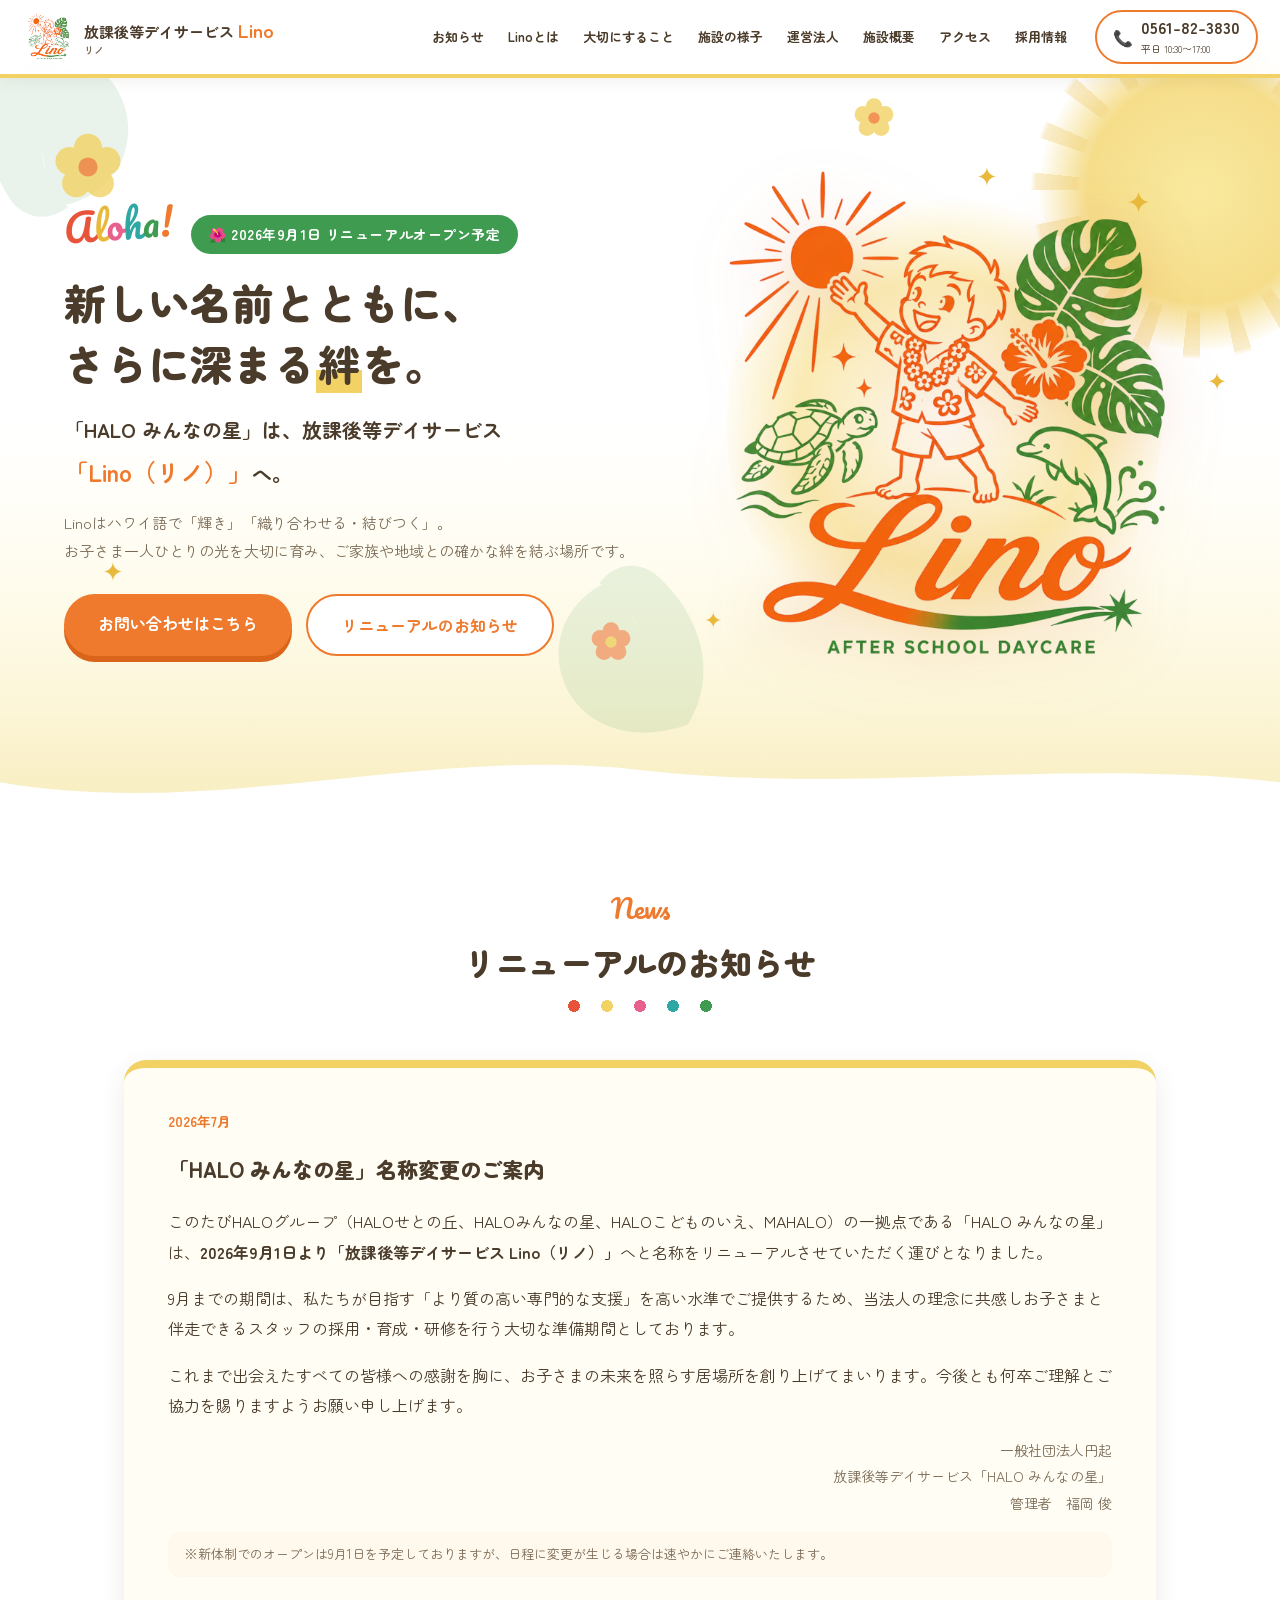
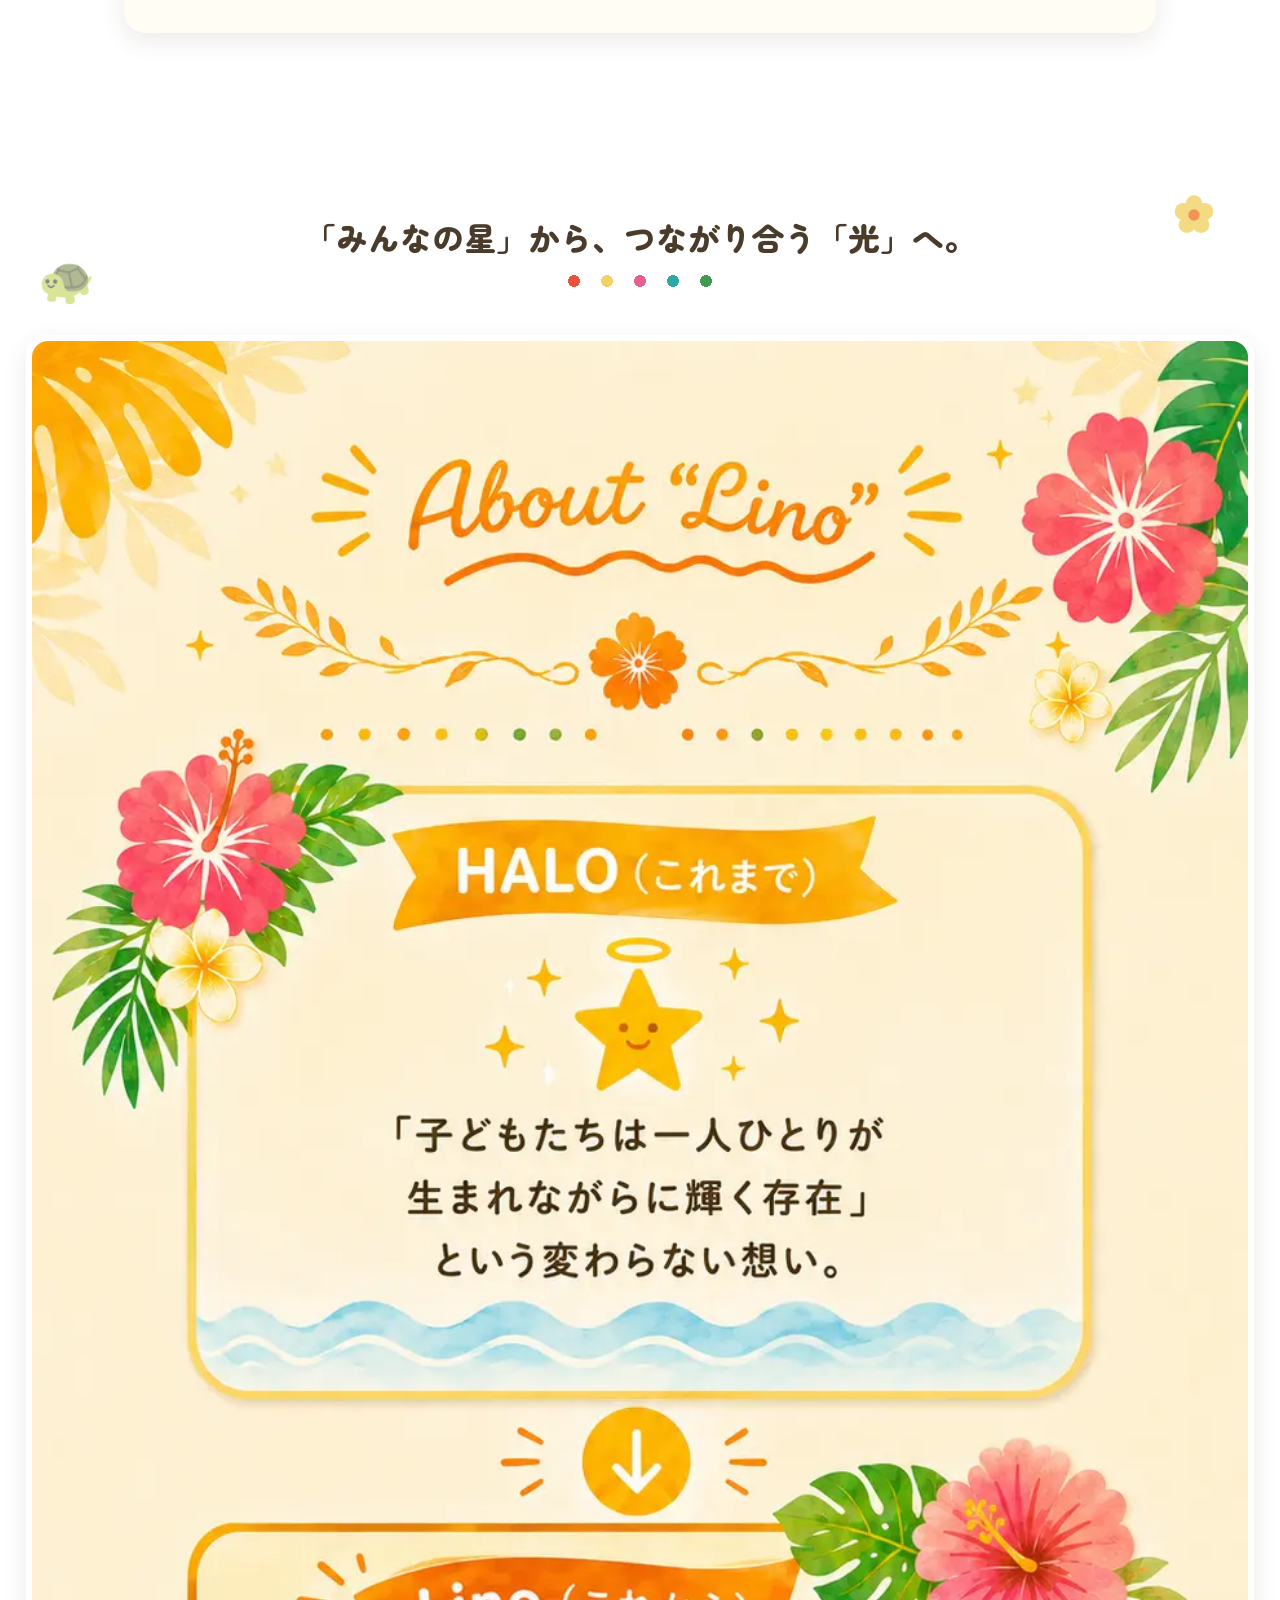
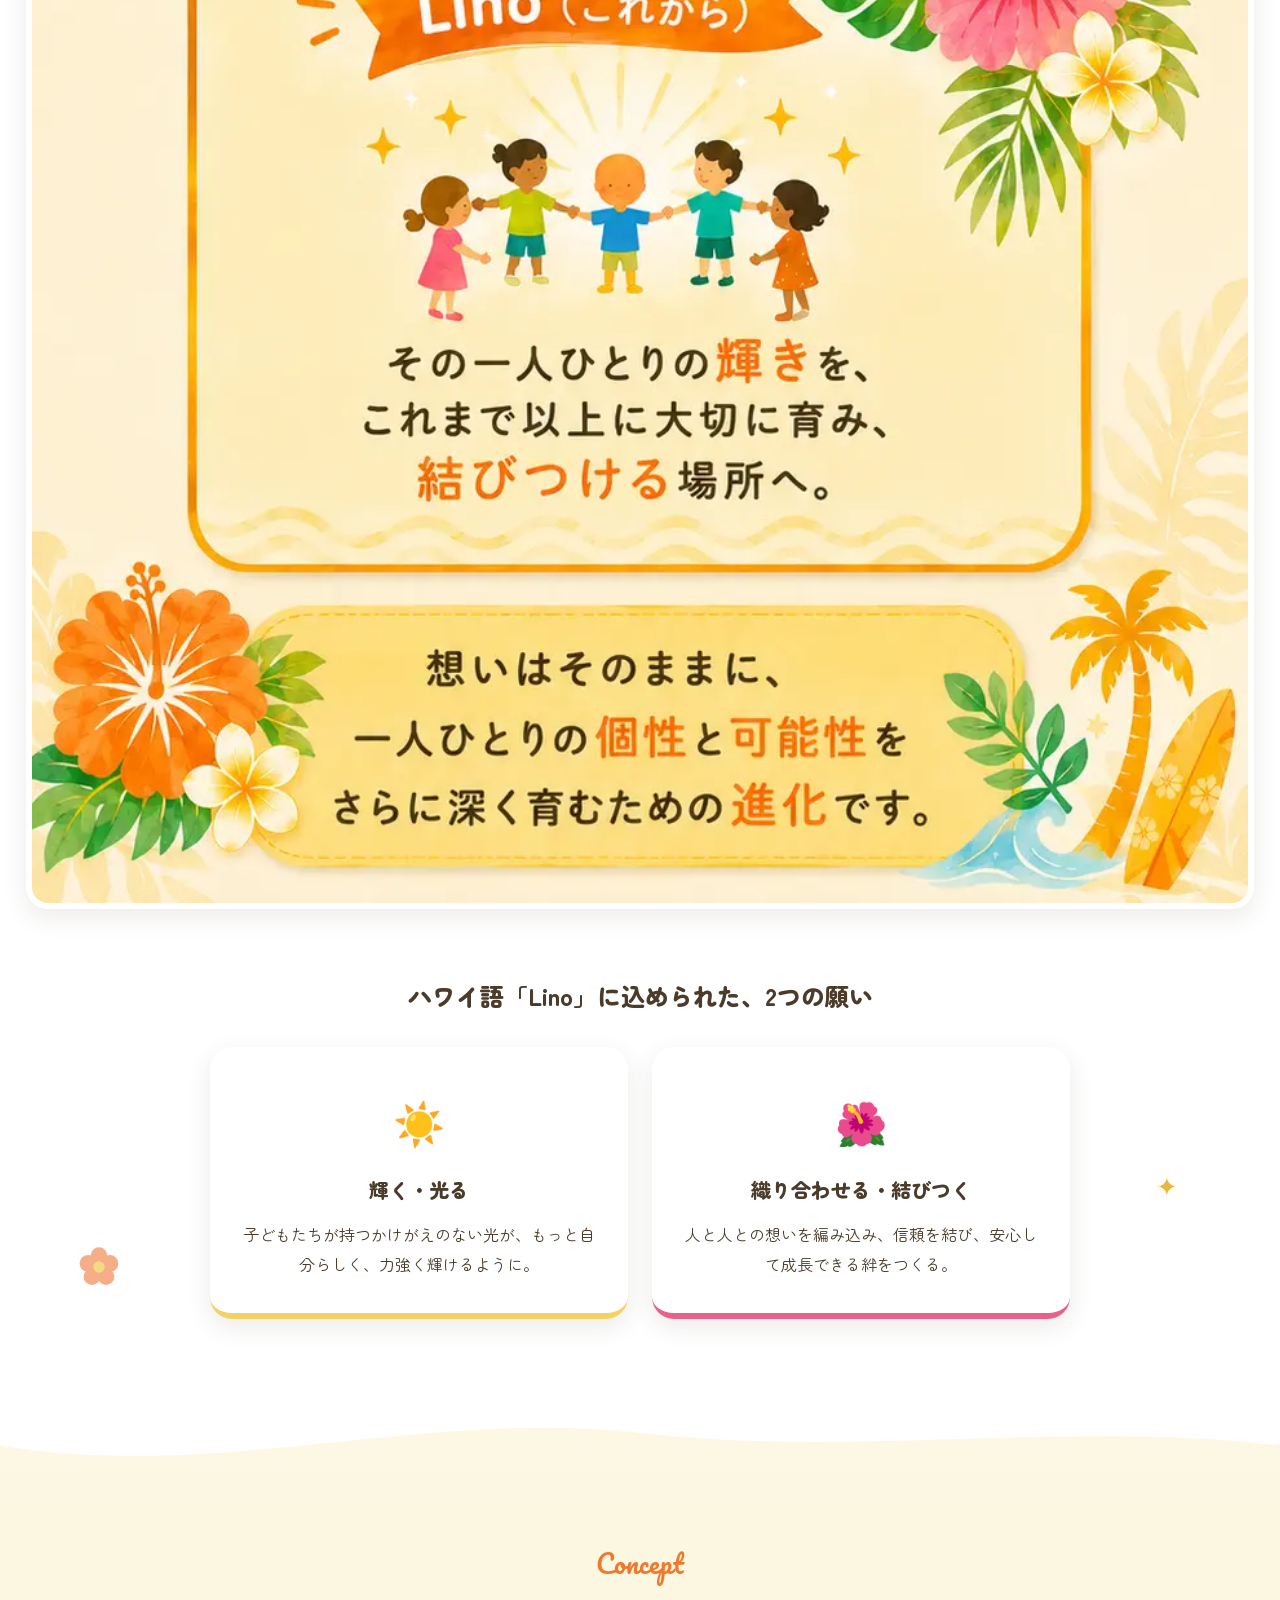
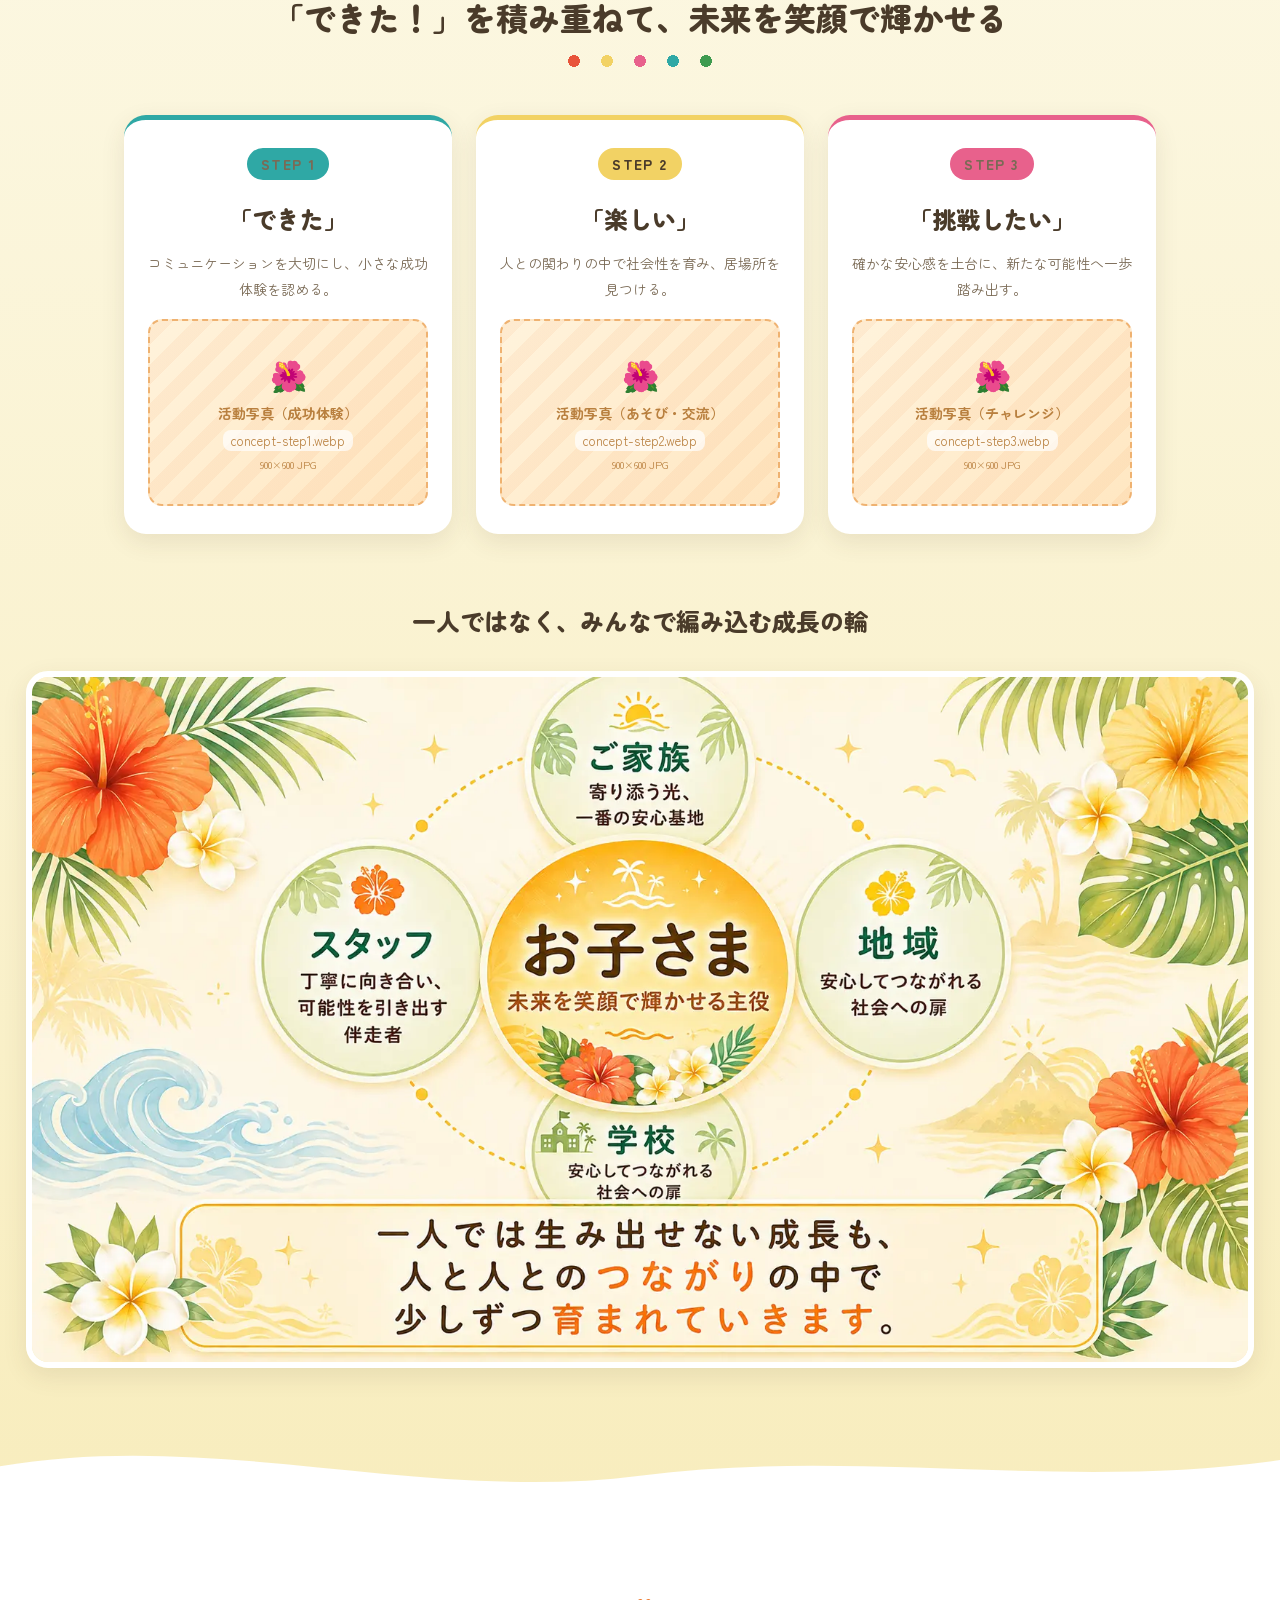
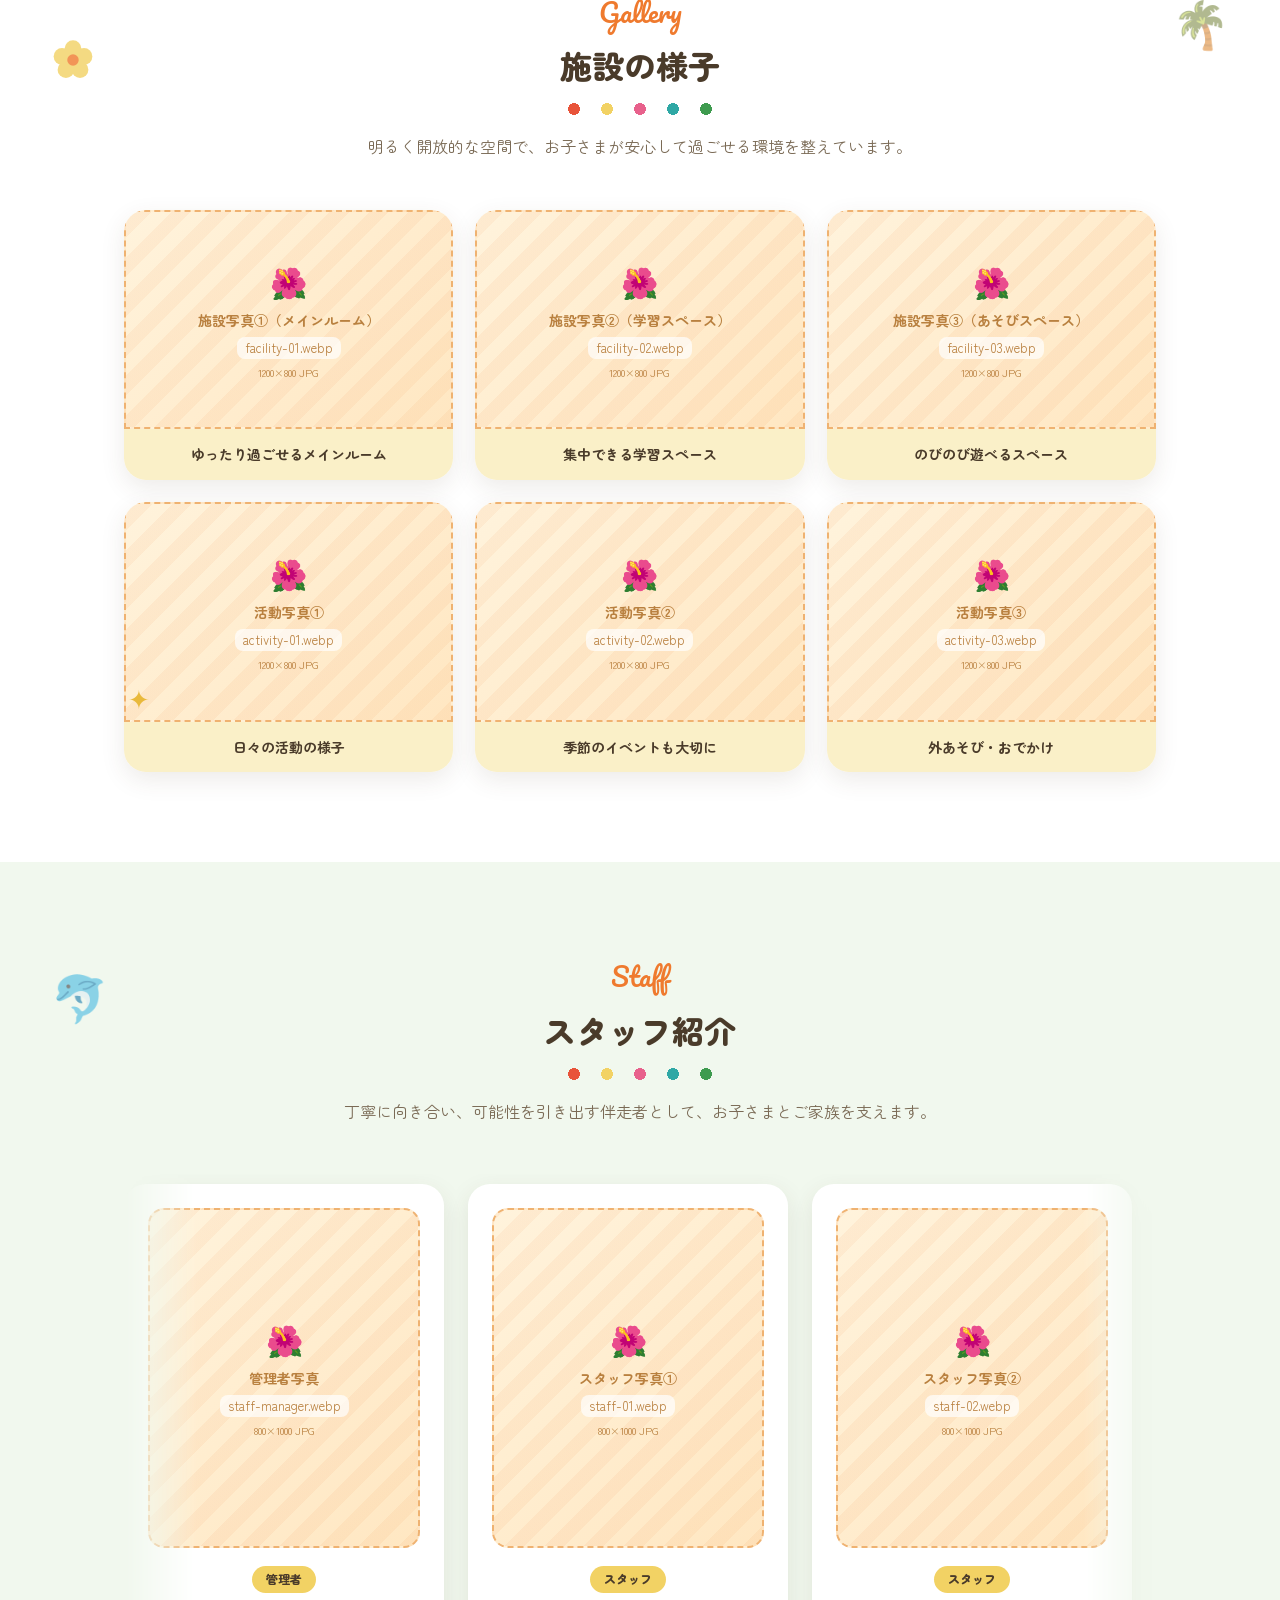
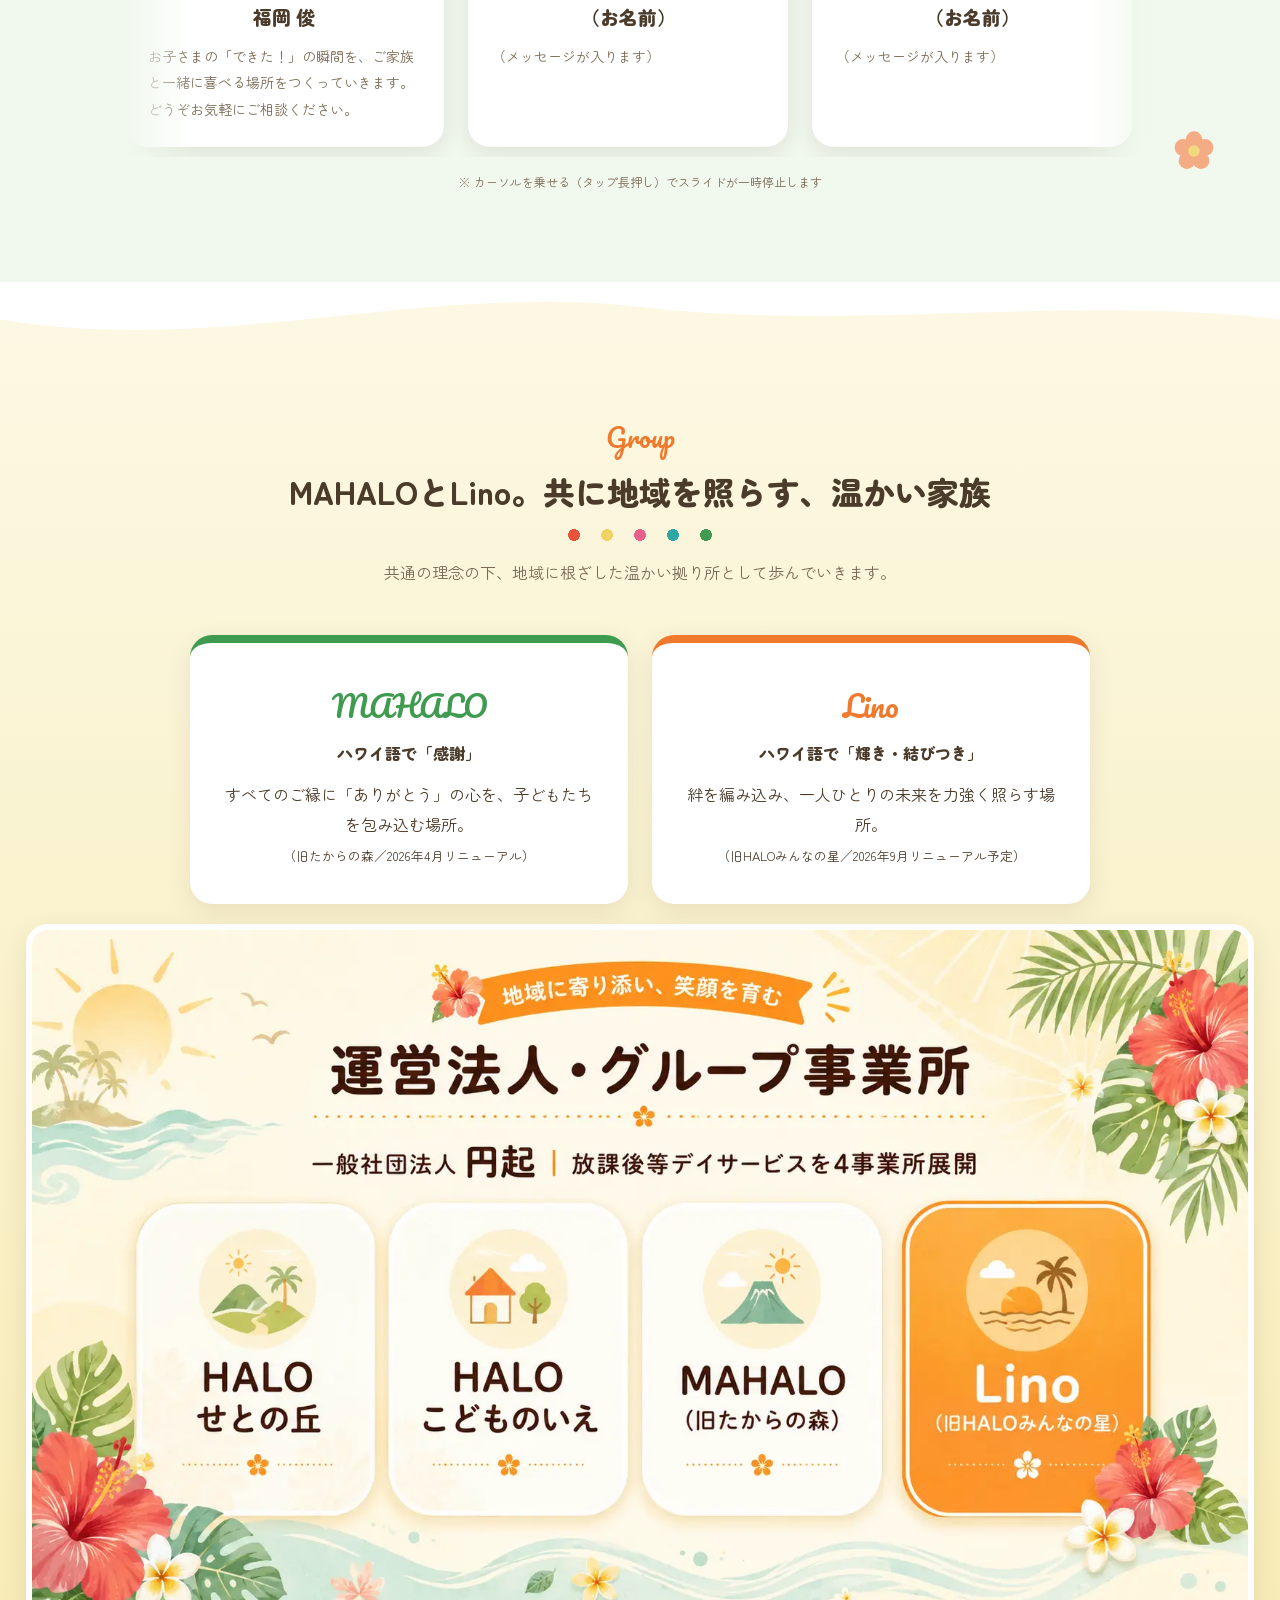
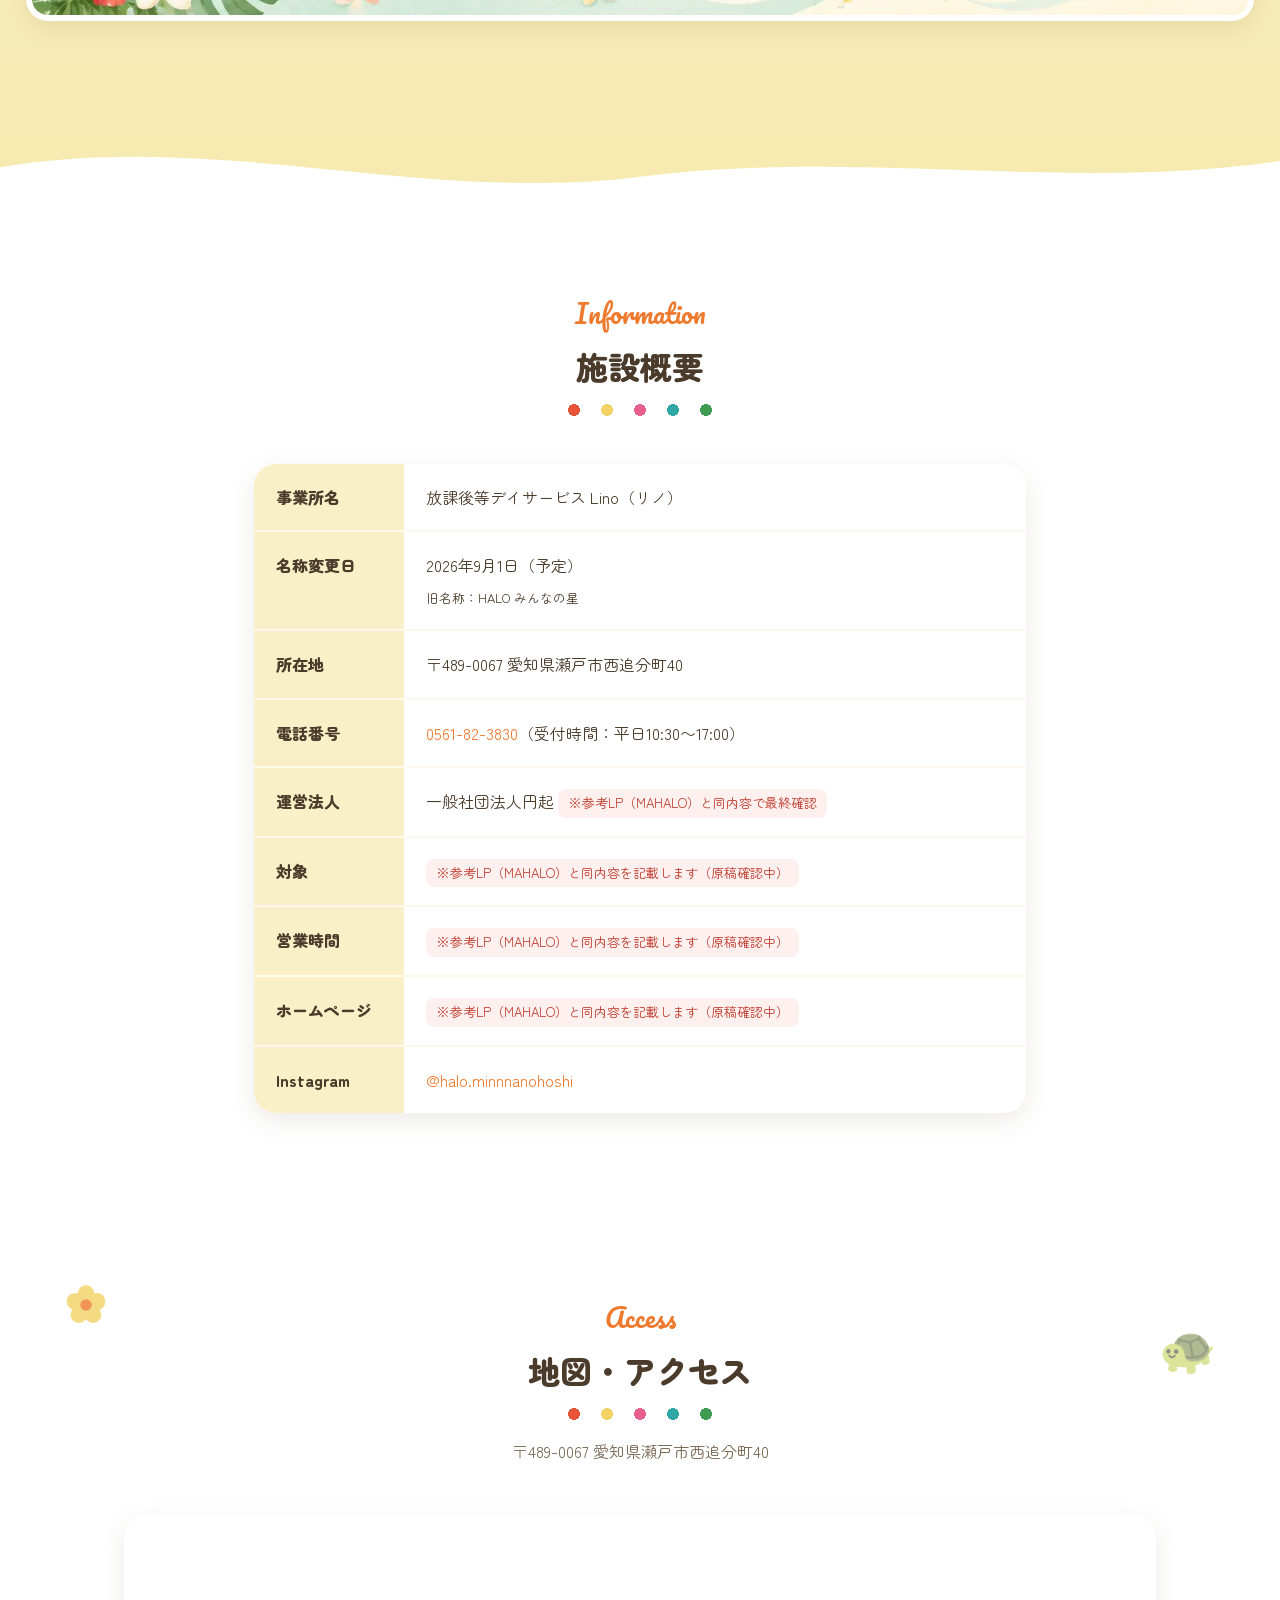
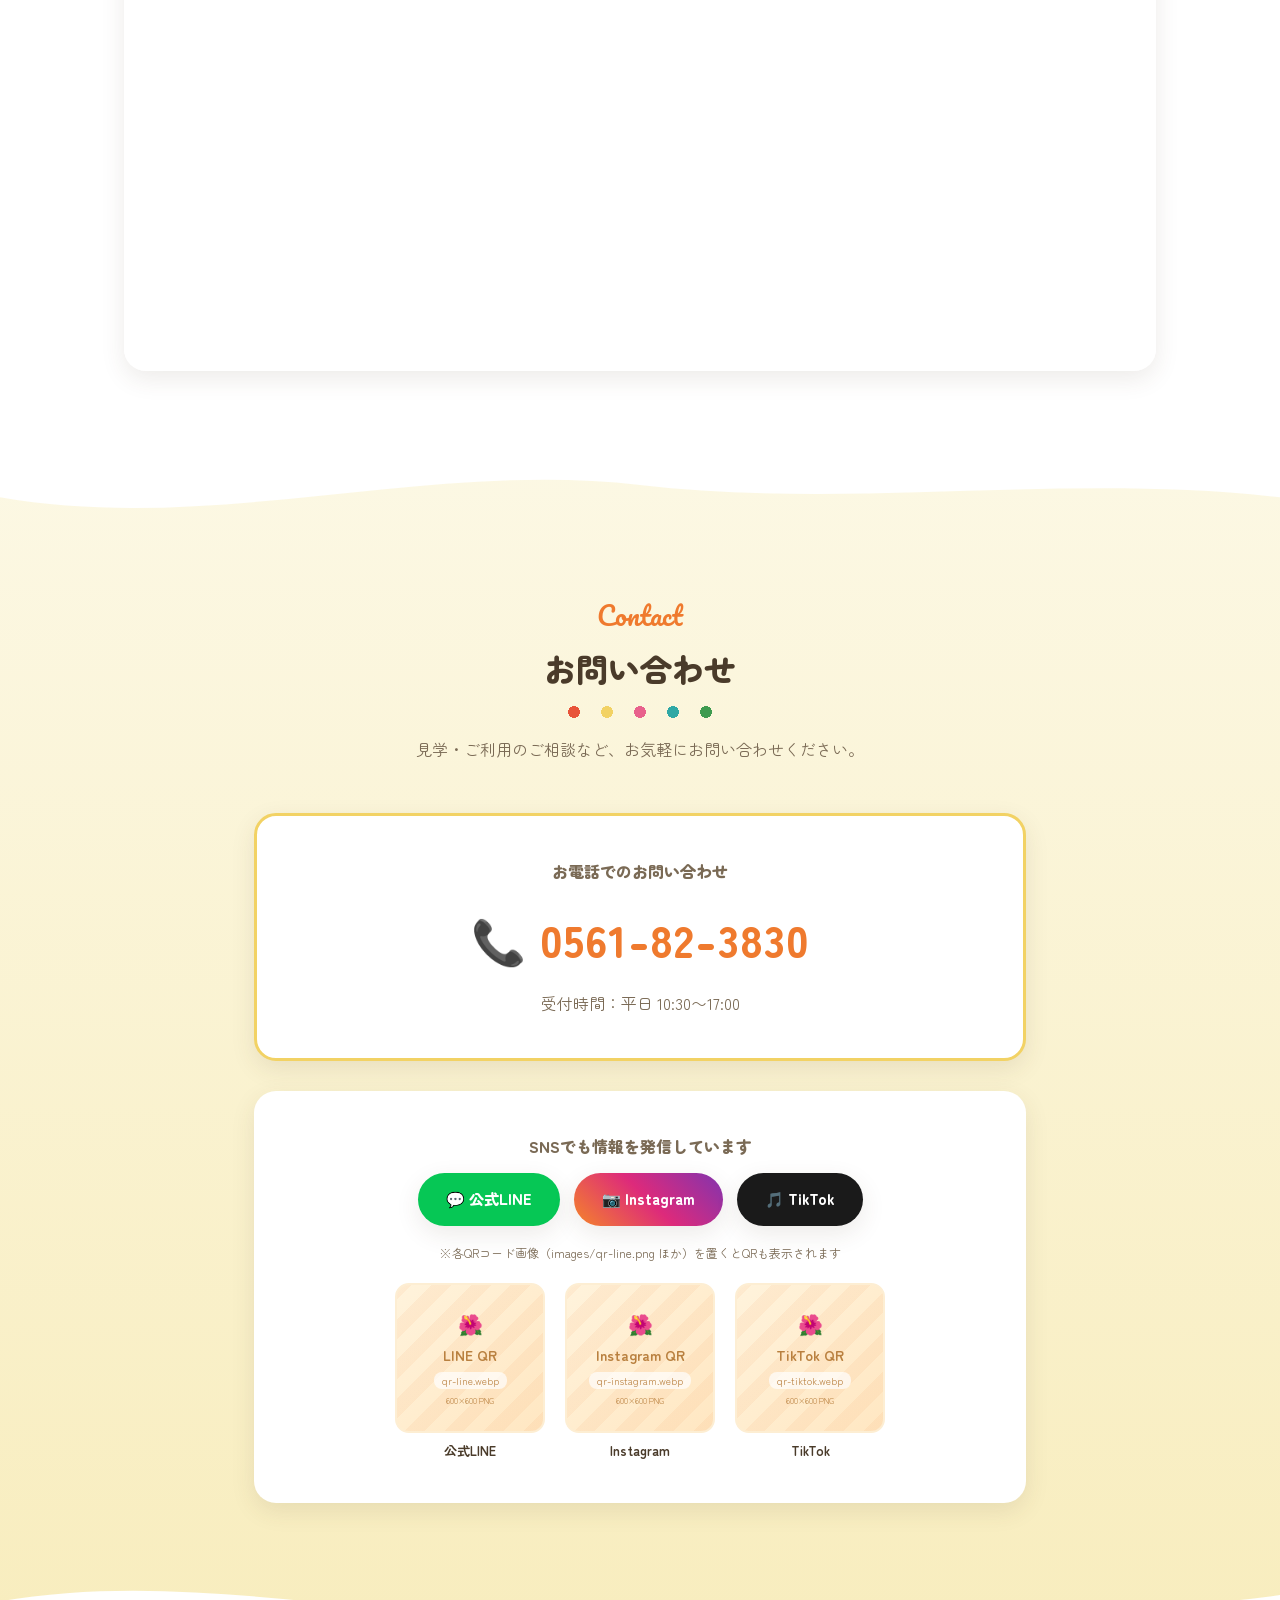
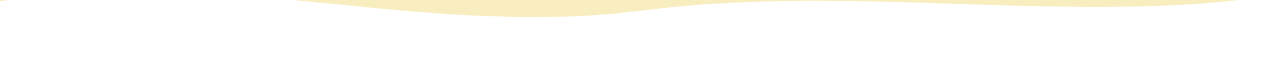
==== index-2.html @ 6e95c9ce "サンプル透かしモードを追加（index.htmlのみ適用、index-2.htmlはクリーン版） Co-Authored-By: Claude Fable 5 <noreply@anthropic.c" ====
<!doctype html>
<html lang="ja">
<head>
<meta charset="utf-8">
<meta name="viewport" content="width=device-width, initial-scale=1">
<title>放課後等デイサービス Lino（リノ）| 愛知県瀬戸市 | 2026年9月1日リニューアルオープン予定</title>
<meta name="description" content="HALOみんなの星は2026年9月1日より「放課後等デイサービスLino（リノ）」へ名称リニューアル。ハワイ語で「輝き」「結びつき」を意味するLinoは、お子さま一人ひとりの可能性を育み、ご家族や地域との絆を結ぶ場所です。愛知県瀬戸市西追分町40。">
<meta name="robots" content="noindex, nofollow"><!-- サンプル公開中は検索エンジンに載せない。納品時にこの行を削除 -->
<link rel="preconnect" href="https://fonts.googleapis.com">
<link rel="preconnect" href="https://fonts.gstatic.com" crossorigin>
<link href="https://fonts.googleapis.com/css2?family=Zen+Maru+Gothic:wght@400;500;700;900&family=M+PLUS+Rounded+1c:wght@400;500;700;800&family=Pacifico&display=swap" rel="stylesheet">
<link rel="stylesheet" href="css/style.css">
</head>
<body>

<!-- ============ ヘッダー ============ -->
<header class="header" id="header">
  <a class="header-logo" href="#top">
    <img src="images/logo.png" alt="放課後等デイサービス Lino" data-ph="ロゴ|800×800 透過PNG" data-fallback="images/logo-fallback.png">
    <span class="header-logo-text">放課後等デイサービス <b>Lino</b><small>リノ</small></span>
  </a>
  <nav class="gnav" id="gnav">
    <a href="#news">お知らせ</a>
    <a href="#about">Linoとは</a>
    <a href="#concept">大切にすること</a>
    <a href="#facility">施設の様子</a>
    <a href="#group">運営法人</a>
    <a href="#overview">施設概要</a>
    <a href="#access">アクセス</a>
    <a href="#recruit">採用情報</a>
  </nav>
  <a class="header-tel" href="tel:0561823830">
    <span class="tel-icon">📞</span>
    <span class="tel-body"><b>0561-82-3830</b><small>平日 10:30〜17:00</small></span>
  </a>
  <button class="menu-btn" id="menuBtn" aria-label="メニュー" aria-expanded="false">
    <span></span><span></span><span></span>
  </button>
</header>

<!-- ============ ヒーロー ============ -->
<section class="hero" id="top">
  <div class="hero-deco" aria-hidden="true">
    <span class="sun"></span>
    <span class="leaf leaf-1"></span>
    <span class="leaf leaf-2"></span>
    <span class="flower" style="top:130px; left:4%;"></span>
    <span class="flower pink mini" style="bottom:150px; left:46%; animation-delay:1.5s;"></span>
    <span class="flower mini" style="top:96px; right:30%; animation-delay:.8s;"></span>
    <span class="spark" style="top:200px; left:30%;">✦</span>
    <span class="spark" style="bottom:220px; left:8%; animation-delay:1.2s;">✦</span>
    <span class="spark" style="top:150px; right:22%; animation-delay:.6s;">✦</span>
  </div>
  <div class="hero-inner">
    <div class="hero-text reveal">
      <p class="hero-aloha"><span>A</span><span>l</span><span>o</span><span>h</span><span>a</span><span>!</span></p>
      <p class="hero-badge">🌺 2026年9月1日 リニューアルオープン予定</p>
      <h1 class="hero-title">新しい名前とともに、<br>さらに深まる<span class="marker">絆</span>を。</h1>
      <p class="hero-sub">「HALO みんなの星」は、<br class="sp-only">放課後等デイサービス<br><b>「Lino（リノ）」</b>へ。</p>
      <p class="hero-desc">Linoはハワイ語で「輝き」「織り合わせる・結びつく」。<br>
      お子さま一人ひとりの光を大切に育み、<br class="sp-only">ご家族や地域との確かな絆を結ぶ場所です。</p>
      <div class="hero-btns">
        <a class="btn btn-primary" href="#contact">お問い合わせはこちら</a>
        <a class="btn btn-ghost" href="#news">リニューアルのお知らせ</a>
      </div>
    </div>
    <div class="hero-img reveal delay-1">
      <span class="hero-glow" aria-hidden="true"></span>
      <span class="spark hero-spark s1" aria-hidden="true">✦</span>
      <span class="spark hero-spark s2" aria-hidden="true">✦</span>
      <span class="spark hero-spark s3" aria-hidden="true">✦</span>
      <img class="hero-logo" src="images/logo.png" alt="放課後等デイサービスLino ロゴ" data-ph="ロゴ|800×800 透過PNG" data-fallback="images/logo-fallback.png">
    </div>
  </div>
  <div class="wave wave-cream" aria-hidden="true"><svg viewBox="0 0 1440 90" preserveAspectRatio="none"><path d="M0,48 C240,96 480,0 720,32 C960,64 1200,16 1440,48 L1440,90 L0,90 Z"/></svg></div>
</section>

<!-- ============ お知らせ ============ -->
<section class="section news" id="news">
  <div class="container">
    <div class="sec-head reveal">
      <p class="sec-en">News</p>
      <h2 class="sec-title">リニューアルのお知らせ</h2>
    </div>
    <div class="news-card reveal">
      <p class="news-date">2026年7月</p>
      <h3 class="news-heading">「HALO みんなの星」名称変更のご案内</h3>
      <p>このたびHALOグループ（HALOせとの丘、HALOみんなの星、HALOこどものいえ、MAHALO）の一拠点である「HALO みんなの星」は、<b>2026年9月1日より「放課後等デイサービス Lino（リノ）」</b>へと名称をリニューアルさせていただく運びとなりました。</p>
      <p>9月までの期間は、私たちが目指す「より質の高い専門的な支援」を高い水準でご提供するため、当法人の理念に共感しお子さまと伴走できるスタッフの採用・育成・研修を行う大切な準備期間としております。</p>
      <p>これまで出会えたすべての皆様への感謝を胸に、お子さまの未来を照らす居場所を創り上げてまいります。今後とも何卒ご理解とご協力を賜りますようお願い申し上げます。</p>
      <p class="news-sign">一般社団法人円起<br>放課後等デイサービス「HALO みんなの星」<br>管理者　福岡 俊</p>
      <p class="news-note">※新体制でのオープンは9月1日を予定しておりますが、日程に変更が生じる場合は速やかにご連絡いたします。</p>
    </div>
  </div>
</section>

<!-- ============ Linoとは ============ -->
<section class="section about" id="about">
  <div class="sec-deco" aria-hidden="true">
    <span class="emoji-deco" style="top:110px; left:3%;">🐢</span>
    <span class="flower mini" style="top:70px; right:5%;"></span>
    <span class="flower pink mini" style="bottom:120px; left:6%; animation-delay:1s;"></span>
    <span class="spark" style="bottom:200px; right:8%;">✦</span>
  </div>
  <div class="container">
    <div class="sec-head about-intro reveal">
      <p class="sec-en">About “Lino”</p>
      <h2 class="sec-title">「みんなの星」から、つながり合う「光」へ。</h2>
    </div>

    <picture class="section-pic reveal">
      <source media="(max-width: 820px)" srcset="images/about-lino-sp.webp">
      <img src="images/about-lino-pc.webp" alt="HALO（これまで）の想いはそのままに、Lino（これから）は一人ひとりの輝きを大切に育み結びつける場所へ。" data-hides=".about-intro .sec-en, .about-flow, .about-intro-lead">
    </picture>

    <div class="about-flow reveal">
      <div class="about-box before">
        <p class="about-label">HALO（これまで）</p>
        <p>「子どもたちは一人ひとりが<br>生まれながらに輝く存在」<br>という変わらない想い。</p>
      </div>
      <div class="about-arrow" aria-hidden="true">➜</div>
      <div class="about-box after">
        <p class="about-label">Lino（これから）</p>
        <p>その一人ひとりの輝きを、<br>これまで以上に大切に育み、<br>結びつける場所へ。</p>
      </div>
    </div>
    <p class="about-lead about-intro-lead reveal">想いはそのままに、一人ひとりの個性と可能性を<br class="sp-only">さらに深く育むための進化です。</p>

    <h3 class="sub-title reveal">ハワイ語「Lino」に込められた、2つの願い</h3>
    <div class="wish-grid">
      <div class="wish-card reveal">
        <div class="wish-icon">☀️</div>
        <h4>輝く・光る</h4>
        <p>子どもたちが持つかけがえのない光が、もっと自分らしく、力強く輝けるように。</p>
      </div>
      <div class="wish-card reveal delay-1">
        <div class="wish-icon">🌺</div>
        <h4>織り合わせる・結びつく</h4>
        <p>人と人との想いを編み込み、信頼を結び、安心して成長できる絆をつくる。</p>
      </div>
    </div>
  </div>
</section>

<!-- ============ 大切にすること（コンセプト） ============ -->
<section class="section concept" id="concept">
  <div class="wave wave-top" aria-hidden="true"><svg viewBox="0 0 1440 90" preserveAspectRatio="none"><path d="M0,48 C240,96 480,0 720,32 C960,64 1200,16 1440,48 L1440,0 L0,0 Z"/></svg></div>
  <div class="container">
    <div class="sec-head reveal">
      <p class="sec-en">Concept</p>
      <h2 class="sec-title">「できた！」を積み重ねて、<br class="sp-only">未来を笑顔で輝かせる</h2>
    </div>
    <div class="step-grid">
      <div class="step-card reveal">
        <p class="step-num">STEP 1</p>
        <h3>「できた」</h3>
        <p>コミュニケーションを大切にし、小さな成功体験を認める。</p>
        <img src="images/concept-step1.jpg" alt="" data-ph="活動写真（成功体験）|900×600 JPG">
      </div>
      <div class="step-card reveal delay-1">
        <p class="step-num">STEP 2</p>
        <h3>「楽しい」</h3>
        <p>人との関わりの中で社会性を育み、居場所を見つける。</p>
        <img src="images/concept-step2.jpg" alt="" data-ph="活動写真（あそび・交流）|900×600 JPG">
      </div>
      <div class="step-card reveal delay-2">
        <p class="step-num">STEP 3</p>
        <h3>「挑戦したい」</h3>
        <p>確かな安心感を土台に、新たな可能性へ一歩踏み出す。</p>
        <img src="images/concept-step3.jpg" alt="" data-ph="活動写真（チャレンジ）|900×600 JPG">
      </div>
    </div>

    <h3 class="sub-title reveal">一人ではなく、みんなで編み込む成長の輪</h3>
    <picture class="growth-pic reveal">
      <source media="(max-width: 820px)" srcset="images/growth-circle-sp.webp">
      <img src="images/growth-circle-pc.webp" alt="一人ではなく、みんなで編み込む成長の輪：お子さまを中心に、ご家族・スタッフ・学校・地域がつながる図" data-hides=".circle-wrap, .growth-lead">
    </picture>
    <div class="circle-wrap reveal">
      <div class="circle-center">
        <span class="circle-icon">😊</span>
        <b>お子さま</b>
        <small>未来を笑顔で輝かせる主役</small>
      </div>
      <div class="circle-item c1"><span>👨‍👩‍👧</span><b>ご家族</b><small>寄り添う光、一番の安心基地</small></div>
      <div class="circle-item c2"><span>🤝</span><b>スタッフ</b><small>丁寧に向き合い、可能性を引き出す伴走者</small></div>
      <div class="circle-item c3"><span>🏫</span><b>学校</b><small>安心してつながれる社会への扉</small></div>
      <div class="circle-item c4"><span>🏘️</span><b>地域</b><small>安心してつながれる社会への扉</small></div>
    </div>
    <p class="about-lead growth-lead reveal">一人では生み出せない成長も、<br class="sp-only">人と人とのつながりの中で少しずつ育まれていきます。</p>
  </div>
  <div class="wave wave-bottom" aria-hidden="true"><svg viewBox="0 0 1440 90" preserveAspectRatio="none"><path d="M0,48 C240,0 480,96 720,60 C960,24 1200,80 1440,40 L1440,90 L0,90 Z"/></svg></div>
</section>

<!-- ============ 施設の様子 ============ -->
<section class="section facility" id="facility">
  <div class="sec-deco" aria-hidden="true">
    <span class="emoji-deco" style="top:80px; right:4%;">🌴</span>
    <span class="flower mini" style="top:140px; left:4%; animation-delay:.7s;"></span>
    <span class="spark" style="bottom:140px; left:10%;">✦</span>
  </div>
  <div class="container">
    <div class="sec-head reveal">
      <p class="sec-en">Gallery</p>
      <h2 class="sec-title">施設の様子</h2>
      <p class="sec-lead">明るく開放的な空間で、お子さまが安心して過ごせる環境を整えています。</p>
    </div>
    <div class="gallery">
      <figure class="reveal"><img src="images/facility-01.jpg" alt="施設内観" data-ph="施設写真①（メインルーム）|1200×800 JPG"><figcaption>ゆったり過ごせるメインルーム</figcaption></figure>
      <figure class="reveal delay-1"><img src="images/facility-02.jpg" alt="施設内観" data-ph="施設写真②（学習スペース）|1200×800 JPG"><figcaption>集中できる学習スペース</figcaption></figure>
      <figure class="reveal delay-2"><img src="images/facility-03.jpg" alt="施設内観" data-ph="施設写真③（あそびスペース）|1200×800 JPG"><figcaption>のびのび遊べるスペース</figcaption></figure>
      <figure class="reveal"><img src="images/activity-01.jpg" alt="活動の様子" data-ph="活動写真①|1200×800 JPG"><figcaption>日々の活動の様子</figcaption></figure>
      <figure class="reveal delay-1"><img src="images/activity-02.jpg" alt="活動の様子" data-ph="活動写真②|1200×800 JPG"><figcaption>季節のイベントも大切に</figcaption></figure>
      <figure class="reveal delay-2"><img src="images/activity-03.jpg" alt="活動の様子" data-ph="活動写真③|1200×800 JPG"><figcaption>外あそび・おでかけ</figcaption></figure>
    </div>
  </div>
</section>

<!-- ============ スタッフ ============ -->
<section class="section staff" id="staff">
  <div class="sec-deco" aria-hidden="true">
    <span class="emoji-deco" style="top:90px; left:4%;">🐬</span>
    <span class="flower pink mini" style="bottom:110px; right:5%; animation-delay:1.3s;"></span>
  </div>
  <div class="container">
    <div class="sec-head reveal">
      <p class="sec-en">Staff</p>
      <h2 class="sec-title">スタッフ紹介</h2>
      <p class="sec-lead">丁寧に向き合い、可能性を引き出す伴走者として、お子さまとご家族を支えます。</p>
    </div>
    <div class="staff-slider reveal">
      <div class="staff-track">
        <div class="staff-card">
          <img src="images/staff-manager.jpg" alt="管理者" data-ph="管理者写真|800×1000 JPG">
          <p class="staff-role">管理者</p>
          <p class="staff-name">福岡 俊</p>
          <p class="staff-msg">お子さまの「できた！」の瞬間を、ご家族と一緒に喜べる場所をつくっていきます。どうぞお気軽にご相談ください。</p>
        </div>
        <div class="staff-card">
          <img src="images/staff-01.jpg" alt="スタッフ" data-ph="スタッフ写真①|800×1000 JPG">
          <p class="staff-role">スタッフ</p>
          <p class="staff-name">（お名前）</p>
          <p class="staff-msg">（メッセージが入ります）</p>
        </div>
        <div class="staff-card">
          <img src="images/staff-02.jpg" alt="スタッフ" data-ph="スタッフ写真②|800×1000 JPG">
          <p class="staff-role">スタッフ</p>
          <p class="staff-name">（お名前）</p>
          <p class="staff-msg">（メッセージが入ります）</p>
        </div>
      </div>
    </div>
    <p class="slider-hint">※ カーソルを乗せる（タップ長押し）でスライドが一時停止します</p>
  </div>
</section>

<!-- ============ 運営法人・グループ ============ -->
<section class="section group" id="group">
  <div class="wave wave-top" aria-hidden="true"><svg viewBox="0 0 1440 90" preserveAspectRatio="none"><path d="M0,48 C240,96 480,0 720,32 C960,64 1200,16 1440,48 L1440,0 L0,0 Z"/></svg></div>
  <div class="container">
    <div class="sec-head reveal">
      <p class="sec-en">Group</p>
      <h2 class="sec-title">MAHALOとLino。<br class="sp-only">共に地域を照らす、温かい家族</h2>
      <p class="sec-lead">共通の理念の下、地域に根ざした温かい拠り所として歩んでいきます。</p>
    </div>
    <div class="group-duo">
      <div class="duo-card mahalo reveal">
        <p class="duo-name">MAHALO</p>
        <p class="duo-mean">ハワイ語で「感謝」</p>
        <p>すべてのご縁に「ありがとう」の心を、子どもたちを包み込む場所。<br><small>（旧たからの森／2026年4月リニューアル）</small></p>
      </div>
      <div class="duo-card lino reveal delay-1">
        <p class="duo-name">Lino</p>
        <p class="duo-mean">ハワイ語で「輝き・結びつき」</p>
        <p>絆を編み込み、一人ひとりの未来を力強く照らす場所。<br><small>（旧HALOみんなの星／2026年9月リニューアル予定）</small></p>
      </div>
    </div>
    <picture class="section-pic reveal">
      <source media="(max-width: 820px)" srcset="images/group-list-sp.webp">
      <img src="images/group-list-pc.webp" alt="運営法人・グループ事業所：一般社団法人円起は放課後等デイサービスを4事業所展開（HALOせとの丘・HALOこどものいえ・MAHALO・Lino）" data-hides=".group-list">
    </picture>
    <div class="group-list reveal">
      <h3 class="sub-title">運営法人・グループ事業所</h3>
      <p class="group-corp">一般社団法人<b>円起</b>｜放課後等デイサービスを4事業所展開</p>
      <ul>
        <li>HALO せとの丘</li>
        <li>HALO こどものいえ</li>
        <li>MAHALO<small>（旧たからの森）</small></li>
        <li class="current">Lino<small>（旧HALOみんなの星）</small></li>
      </ul>
    </div>
  </div>
  <div class="wave wave-bottom" aria-hidden="true"><svg viewBox="0 0 1440 90" preserveAspectRatio="none"><path d="M0,48 C240,0 480,96 720,60 C960,24 1200,80 1440,40 L1440,90 L0,90 Z"/></svg></div>
</section>

<!-- ============ 施設概要 ============ -->
<section class="section overview" id="overview">
  <div class="container narrow">
    <div class="sec-head reveal">
      <p class="sec-en">Information</p>
      <h2 class="sec-title">施設概要</h2>
    </div>
    <table class="ov-table reveal">
      <tr><th>事業所名</th><td>放課後等デイサービス Lino（リノ）</td></tr>
      <tr><th>名称変更日</th><td>2026年9月1日（予定）<br><small>旧名称：HALO みんなの星</small></td></tr>
      <tr><th>所在地</th><td>〒489-0067 愛知県瀬戸市西追分町40</td></tr>
      <tr><th>電話番号</th><td><a href="tel:0561823830">0561-82-3830</a>（受付時間：平日10:30〜17:00）</td></tr>
      <tr><th>運営法人</th><td>一般社団法人円起 <small class="todo">※参考LP（MAHALO）と同内容で最終確認</small></td></tr>
      <tr><th>対象</th><td><span class="todo">※参考LP（MAHALO）と同内容を記載します（原稿確認中）</span></td></tr>
      <tr><th>営業時間</th><td><span class="todo">※参考LP（MAHALO）と同内容を記載します（原稿確認中）</span></td></tr>
      <tr><th>ホームページ</th><td><span class="todo">※参考LP（MAHALO）と同内容を記載します（原稿確認中）</span></td></tr>
      <tr><th>Instagram</th><td><a href="https://www.instagram.com/halo.minnnanohoshi" target="_blank" rel="noopener">@halo.minnnanohoshi</a></td></tr>
    </table>
  </div>
</section>

<!-- ============ アクセス ============ -->
<section class="section access" id="access">
  <div class="sec-deco" aria-hidden="true">
    <span class="emoji-deco" style="top:100px; right:5%;">🐢</span>
    <span class="flower mini" style="top:80px; left:5%; animation-delay:.5s;"></span>
  </div>
  <div class="container">
    <div class="sec-head reveal">
      <p class="sec-en">Access</p>
      <h2 class="sec-title">地図・アクセス</h2>
      <p class="sec-lead">〒489-0067 愛知県瀬戸市西追分町40</p>
    </div>
    <div class="map reveal">
      <iframe src="https://maps.google.com/maps?q=%E6%84%9B%E7%9F%A5%E7%9C%8C%E7%80%AC%E6%88%B8%E5%B8%82%E8%A5%BF%E8%BF%BD%E5%88%86%E7%94%BA40&z=16&output=embed" loading="lazy" title="Google マップ - 放課後等デイサービスLino" allowfullscreen></iframe>
    </div>
  </div>
</section>

<!-- ============ お問い合わせ・SNS ============ -->
<section class="section contact" id="contact">
  <div class="wave wave-top" aria-hidden="true"><svg viewBox="0 0 1440 90" preserveAspectRatio="none"><path d="M0,48 C240,96 480,0 720,32 C960,64 1200,16 1440,48 L1440,0 L0,0 Z"/></svg></div>
  <div class="container narrow">
    <div class="sec-head reveal">
      <p class="sec-en">Contact</p>
      <h2 class="sec-title">お問い合わせ</h2>
      <p class="sec-lead">見学・ご利用のご相談など、お気軽にお問い合わせください。</p>
    </div>
    <div class="contact-tel reveal">
      <p class="contact-label">お電話でのお問い合わせ</p>
      <a class="tel-big" href="tel:0561823830">📞 0561-82-3830</a>
      <p class="tel-time">受付時間：平日 10:30〜17:00</p>
    </div>
    <div class="sns reveal">
      <p class="contact-label">SNSでも情報を発信しています</p>
      <div class="sns-btns">
        <a class="sns-btn line" href="#" data-todo="公式LINEのURLを設定">💬 公式LINE</a>
        <a class="sns-btn insta" href="https://www.instagram.com/halo.minnnanohoshi" target="_blank" rel="noopener">📷 Instagram</a>
        <a class="sns-btn tiktok" href="#" data-todo="TikTokのURLを設定">🎵 TikTok</a>
      </div>
      <p class="sns-note">※各QRコード画像（images/qr-line.png ほか）を置くとQRも表示されます</p>
      <div class="qr-grid">
        <figure><img src="images/qr-line.png" alt="公式LINE QRコード" data-ph="LINE QR|600×600 PNG"><figcaption>公式LINE</figcaption></figure>
        <figure><img src="images/qr-instagram.png" alt="Instagram QRコード" data-ph="Instagram QR|600×600 PNG"><figcaption>Instagram</figcaption></figure>
        <figure><img src="images/qr-tiktok.png" alt="TikTok QRコード" data-ph="TikTok QR|600×600 PNG"><figcaption>TikTok</figcaption></figure>
      </div>
    </div>
  </div>
  <div class="wave wave-bottom" aria-hidden="true"><svg viewBox="0 0 1440 90" preserveAspectRatio="none"><path d="M0,48 C240,0 480,96 720,60 C960,24 1200,80 1440,40 L1440,90 L0,90 Z"/></svg></div>
</section>

<!-- ============ 採用情報 ============ -->
<section class="section recruit" id="recruit">
  <div class="sec-deco" aria-hidden="true">
    <span class="emoji-deco" style="top:90px; left:5%;">🌺</span>
    <span class="emoji-deco" style="bottom:100px; right:5%; animation-delay:1s;">🌈</span>
  </div>
  <div class="container narrow">
    <div class="sec-head recruit-head reveal">
      <p class="sec-en">Recruit</p>
      <h2 class="sec-title">採用情報</h2>
    </div>
    <a class="section-pic-link reveal" href="#contact">
      <picture class="section-pic">
        <source media="(max-width: 820px)" srcset="images/recruit-sp.webp">
        <img src="images/recruit-pc.webp" alt="採用情報：子どもたちの『輝き』を、一緒に育てませんか？理念に共感しお子さまと伴走してくださるスタッフを募集しています。タップでお問い合わせへ移動します。" data-hides=".recruit-head, .recruit-card">
      </picture>
    </a>
    <div class="recruit-card reveal">
      <p class="recruit-catch">子どもたちの「輝き」を、<br class="sp-only">一緒に育てませんか？</p>
      <p>Linoでは、より質の高い専門的な支援をお届けするため、当法人の理念に共感し、お子さまと伴走してくださるスタッフを募集しています。充実した育成・研修体制で、未経験の方も安心してスタートできます。</p>
      <p class="todo">※募集職種・勤務条件などの詳細原稿をお待ちしています。</p>
      <a class="btn btn-primary" href="tel:0561823830">採用について問い合わせる</a>
    </div>
  </div>
</section>

<!-- ============ フッター ============ -->
<footer class="footer">
  <div class="footer-inner">
    <img class="footer-logo" src="images/logo.png" alt="Lino" data-ph="ロゴ|800×800 透過PNG" data-fallback="images/logo-fallback.png">
    <p class="footer-name">放課後等デイサービス Lino（リノ）</p>
    <p class="footer-addr">〒489-0067 愛知県瀬戸市西追分町40｜TEL <a href="tel:0561823830">0561-82-3830</a>（平日10:30〜17:00）</p>
    <p class="footer-copy">&copy; 2026 一般社団法人円起 / 放課後等デイサービス Lino</p>
  </div>
</footer>

<a class="pagetop" href="#top" id="pagetop" aria-label="ページ上部へ">↑</a>

<script src="js/main.js"></script>
</body>
</html>
---- css/style.css ----
/* =========================================================
   放課後等デイサービス Lino（リノ）LP
   温かみのあるハワイアンテイスト / 黄・オレンジ系ポップ
   ========================================================= */

:root {
  --orange: #EF7A2E;
  --orange-dark: #D9641A;
  --yellow: #F2D264;
  --yellow-deep: #E9B93B;
  --yellow-soft: #FAF0C8;
  --yellow-pale: #FCF7E0;
  --green: #3E9B4F;
  --green-soft: #E7F3E4;
  --coral: #E8543A;
  --pink: #E8618C;
  --pink-soft: #FCE7F1;
  --teal: #2FA8A5;
  --teal-soft: #E2F4F3;
  --cream: #FFF8EC;
  --cream-deep: #FDEED3;
  --brown: #4A3B2A;
  --brown-soft: #7A6A55;
  --white: #FFFFFF;
  --radius: 22px;
  --shadow: 0 8px 24px rgba(74, 59, 42, .10);
  --font-main: "Zen Maru Gothic", "M PLUS Rounded 1c", "Hiragino Maru Gothic ProN", sans-serif;
  --font-en: "Pacifico", cursive;
}

* { margin: 0; padding: 0; box-sizing: border-box; }

html { scroll-behavior: smooth; scroll-padding-top: 92px; }

body {
  font-family: var(--font-main);
  color: var(--brown);
  background: var(--white);
  font-size: 16px;
  line-height: 1.9;
  overflow-x: hidden;
}

img { max-width: 100%; display: block; }
a { color: var(--orange); text-decoration: none; }
ul { list-style: none; }
small { font-size: .8em; }

.container { max-width: 1080px; margin: 0 auto; padding: 0 24px; }
.container.narrow { max-width: 820px; }
.sp-only { display: none; }

/* ---------- サンプルモード（納品時にJSのSAMPLE_MODEをfalseに） ---------- */
.sample-watermark {
  position: fixed; inset: 0; z-index: 9998; pointer-events: none;
  background: url('data:image/svg+xml;utf8,<svg xmlns="http://www.w3.org/2000/svg" width="420" height="300"><text x="210" y="160" transform="rotate(-28 210 150)" font-size="46" font-weight="bold" font-family="sans-serif" fill="rgba(74,59,42,0.09)" text-anchor="middle">SAMPLE</text></svg>') repeat;
}
.sample-ribbon {
  position: fixed; left: 14px; bottom: 14px; z-index: 9999; pointer-events: none;
  background: rgba(74, 59, 42, .78); color: #fff; font-size: 12px; font-weight: 700;
  padding: 6px 16px; border-radius: 999px; letter-spacing: .06em;
}
body.sample-mode { -webkit-user-select: none; user-select: none; }

/* ---------- 画像プレースホルダー（JSが生成） ---------- */
.ph-box {
  display: flex; flex-direction: column; align-items: center; justify-content: center;
  gap: 6px; text-align: center; width: 100%; height: auto; min-height: 180px;
  background:
    repeating-linear-gradient(-45deg, rgba(239,122,46,.07) 0 14px, transparent 14px 28px),
    linear-gradient(135deg, #FFF3DC, #FFE7C2);
  border: 2px dashed #EFB271; border-radius: 14px;
  color: #B9803F; padding: 18px; font-size: 13px; line-height: 1.5;
}
.ph-box .ph-emoji { font-size: 30px; }
.ph-box b { font-size: 14px; }
.ph-box code { font-family: inherit; background: rgba(255,255,255,.7); padding: 1px 8px; border-radius: 8px; }

/* ---------- ヘッダー ---------- */
.header {
  position: fixed; inset: 0 0 auto 0; z-index: 100;
  display: flex; align-items: center; gap: 18px;
  padding: 10px 22px;
  background: rgba(255, 255, 255, .92);
  backdrop-filter: blur(8px);
  box-shadow: 0 2px 14px rgba(74,59,42,.08);
  border-bottom: 4px solid var(--yellow);
}
.header-logo { display: flex; align-items: center; gap: 10px; color: var(--brown); }
.header-logo img, .header-logo .ph-box { width: 52px; height: 52px; min-height: 52px; border-radius: 50%; object-fit: cover; mix-blend-mode: multiply; }
.header-logo .ph-box { padding: 4px; font-size: 8px; gap: 0; }
.header-logo .ph-box .ph-emoji { font-size: 16px; }
.header-logo .ph-box b, .header-logo .ph-box code, .header-logo .ph-box small { display: none; }
.header-logo-text { font-weight: 700; font-size: 15px; line-height: 1.3; }
.header-logo-text b { color: var(--orange); font-size: 19px; }
.header-logo-text small { display: block; font-size: 10px; color: var(--brown-soft); }

.gnav { display: flex; gap: 4px; margin-left: auto; flex-wrap: wrap; }
.gnav a {
  color: var(--brown); font-weight: 700; font-size: 13px;
  padding: 8px 10px; border-radius: 999px; transition: .25s;
}
.gnav a:hover { background: var(--yellow); color: var(--brown); }

.header-tel { display: flex; align-items: center; gap: 8px; color: var(--brown); background: var(--white); border: 2px solid var(--orange); border-radius: 999px; padding: 6px 16px; transition: .25s; }
.header-tel:hover { background: var(--orange); color: #fff; }
.header-tel .tel-body { line-height: 1.2; }
.header-tel b { font-size: 16px; display: block; }
.header-tel small { font-size: 10px; }

.menu-btn { display: none; }

/* ---------- ボタン ---------- */
.btn {
  display: inline-block; font-family: inherit; font-weight: 700;
  padding: 14px 34px; border-radius: 999px; font-size: 16px;
  transition: .25s; cursor: pointer; text-align: center;
}
.btn-primary { background: var(--orange); color: #fff; box-shadow: 0 6px 0 var(--orange-dark); }
.btn-primary:hover { transform: translateY(3px); box-shadow: 0 3px 0 var(--orange-dark); }
.btn-ghost { background: #fff; color: var(--orange); border: 2px solid var(--orange); }
.btn-ghost:hover { background: var(--orange); color: #fff; }

/* ---------- ヒーロー ---------- */
.hero {
  position: relative; padding: 150px 0 120px;
  background: linear-gradient(180deg, #FFFFFF 0%, #FFFFFF 52%, #FFFDF2 68%, #FCF6D9 86%, #F8EDBE 100%);
  overflow: hidden;
}
.hero-deco .sun {
  position: absolute; top: 30px; right: -80px; width: 320px; height: 320px;
  border-radius: 50%; opacity: .75;
  background: radial-gradient(circle, #F8E27E 0%, #F2D264 50%, rgba(255,201,74,0) 72%);
  animation: sunPulse 5s ease-in-out infinite;
}
.hero-deco .sun::before {
  content: ""; position: absolute; inset: -40px; border-radius: 50%;
  background: repeating-conic-gradient(rgba(233,185,59,.35) 0 6deg, transparent 6deg 18deg);
  -webkit-mask: radial-gradient(circle, transparent 42%, #000 44%, #000 58%, transparent 60%);
  mask: radial-gradient(circle, transparent 42%, #000 44%, #000 58%, transparent 60%);
  animation: sunSpin 40s linear infinite;
}
@keyframes sunPulse { 0%,100%{ transform: scale(1);} 50%{ transform: scale(1.08);} }
@keyframes sunSpin { to { transform: rotate(360deg); } }
.hero-deco .leaf {
  position: absolute; width: 190px; height: 190px; opacity: .11;
  background: var(--green);
  -webkit-mask: url('data:image/svg+xml;utf8,<svg xmlns="http://www.w3.org/2000/svg" viewBox="0 0 100 100"><path d="M50 5 C20 15 8 45 12 75 C14 88 25 95 38 92 C33 80 34 70 38 60 L30 88 C45 95 68 92 80 75 C95 55 90 20 50 5 Z"/></svg>') center/contain no-repeat;
  mask: url('data:image/svg+xml;utf8,<svg xmlns="http://www.w3.org/2000/svg" viewBox="0 0 100 100"><path d="M50 5 C20 15 8 45 12 75 C14 88 25 95 38 92 C33 80 34 70 38 60 L30 88 C45 95 68 92 80 75 C95 55 90 20 50 5 Z"/></svg>') center/contain no-repeat;
}
.leaf-1 { top: 30px; left: -40px; transform: rotate(-25deg); }
.leaf-2 { bottom: 60px; left: 42%; transform: rotate(140deg); width: 130px; height: 130px; }

/* ---------- ハワイアン装飾（花・スパークル・絵文字） ---------- */
.flower {
  position: absolute; width: 74px; height: 74px; opacity: .8;
  background: url('data:image/svg+xml;utf8,<svg xmlns="http://www.w3.org/2000/svg" viewBox="0 0 100 100"><g fill="%23F2D264"><circle cx="50" cy="24" r="19"/><circle cx="75" cy="42" r="19"/><circle cx="66" cy="72" r="19"/><circle cx="34" cy="72" r="19"/><circle cx="25" cy="42" r="19"/></g><circle cx="50" cy="50" r="13" fill="%23EF7A2E"/></svg>') center/contain no-repeat;
  animation: sway 7s ease-in-out infinite;
}
.flower.pink {
  background: url('data:image/svg+xml;utf8,<svg xmlns="http://www.w3.org/2000/svg" viewBox="0 0 100 100"><g fill="%23F59A6B"><circle cx="50" cy="24" r="19"/><circle cx="75" cy="42" r="19"/><circle cx="66" cy="72" r="19"/><circle cx="34" cy="72" r="19"/><circle cx="25" cy="42" r="19"/></g><circle cx="50" cy="50" r="13" fill="%23F2D264"/></svg>') center/contain no-repeat;
}
.flower.magenta {
  background: url('data:image/svg+xml;utf8,<svg xmlns="http://www.w3.org/2000/svg" viewBox="0 0 100 100"><g fill="%23E8618C"><circle cx="50" cy="24" r="19"/><circle cx="75" cy="42" r="19"/><circle cx="66" cy="72" r="19"/><circle cx="34" cy="72" r="19"/><circle cx="25" cy="42" r="19"/></g><circle cx="50" cy="50" r="13" fill="%23F2D264"/></svg>') center/contain no-repeat;
}
.flower.teal {
  background: url('data:image/svg+xml;utf8,<svg xmlns="http://www.w3.org/2000/svg" viewBox="0 0 100 100"><g fill="%232FA8A5"><circle cx="50" cy="24" r="19"/><circle cx="75" cy="42" r="19"/><circle cx="66" cy="72" r="19"/><circle cx="34" cy="72" r="19"/><circle cx="25" cy="42" r="19"/></g><circle cx="50" cy="50" r="13" fill="%23F2D264"/></svg>') center/contain no-repeat;
}
.flower.mini { width: 44px; height: 44px; }
.spark { position: absolute; color: #E9B93B; font-size: 26px; animation: twinkle 2.6s ease-in-out infinite; }
.emoji-deco { position: absolute; font-size: 46px; opacity: .55; animation: sway 6s ease-in-out infinite; }
@keyframes sway { 0%,100% { transform: rotate(-8deg); } 50% { transform: rotate(8deg) translateY(-6px); } }
@keyframes twinkle { 0%,100% { opacity: .25; transform: scale(.8);} 50% { opacity: 1; transform: scale(1.15);} }
.sec-deco { position: absolute; inset: 0; pointer-events: none; overflow: hidden; }
.section { position: relative; }

.hero-inner {
  position: relative; max-width: 1200px; margin: 0 auto; padding: 0 24px;
  display: grid; grid-template-columns: 1.05fr 1fr; gap: 36px; align-items: center;
}
.hero-aloha {
  font-family: var(--font-en); font-size: 38px;
  margin-bottom: 4px; transform: rotate(-4deg); display: inline-block; margin-right: 14px;
}
.hero-aloha span:nth-child(1) { color: var(--coral); }
.hero-aloha span:nth-child(2) { color: var(--yellow-deep); }
.hero-aloha span:nth-child(3) { color: var(--pink); }
.hero-aloha span:nth-child(4) { color: var(--teal); }
.hero-aloha span:nth-child(5) { color: var(--green); }
.hero-aloha span:nth-child(6) { color: var(--orange); }
.hero-badge {
  display: inline-block; background: var(--green); color: #fff;
  font-weight: 700; font-size: 14px; padding: 6px 18px; border-radius: 999px;
  margin-bottom: 18px; letter-spacing: .04em;
}
.hero-title { font-size: 42px; font-weight: 900; line-height: 1.45; margin-bottom: 18px; }
.hero-title .marker { background: linear-gradient(transparent 62%, var(--yellow) 62%); padding: 0 2px; }
.hero-sub { font-size: 20px; font-weight: 700; margin-bottom: 14px; }
.hero-sub b { color: var(--orange); font-size: 24px; }
.hero-desc { color: var(--brown-soft); font-size: 15px; margin-bottom: 28px; }
.hero-btns { display: flex; gap: 14px; flex-wrap: wrap; }

/* ロゴを枠なしで背景に浮かせる（透過PNG） */
.hero-img { text-align: center; position: relative; }
.hero-img img {
  position: relative; z-index: 1;
  width: min(560px, 100%); margin: 0 auto;
  filter: drop-shadow(0 14px 30px rgba(217, 100, 26, .28));
  animation:
    logoPop .9s cubic-bezier(.25, 1.5, .45, 1) both,
    heroFloat 4.2s ease-in-out .9s infinite;
}
@keyframes logoPop {
  from { opacity: 0; transform: scale(.55) rotate(-8deg); }
  65%  { opacity: 1; transform: scale(1.06) rotate(2deg); }
  to   { opacity: 1; transform: scale(1) rotate(0deg); }
}
@keyframes heroFloat {
  0%, 100% { transform: translateY(0) rotate(-1.4deg); }
  50%      { transform: translateY(-18px) rotate(1.4deg); }
}
/* ロゴ背後の後光ときらめき */
.hero-glow {
  position: absolute; inset: 6% 10%; border-radius: 50%; z-index: 0;
  background: radial-gradient(circle, rgba(255,255,255,.95) 0%, rgba(248,226,126,.55) 45%, rgba(248,226,126,0) 70%);
  animation: glowPulse 4.2s ease-in-out infinite;
}
@keyframes glowPulse {
  0%, 100% { transform: scale(1); opacity: .8; }
  50%      { transform: scale(1.12); opacity: 1; }
}
.hero-spark { z-index: 2; font-size: 30px; }
.hero-spark.s1 { top: 4%; right: 12%; }
.hero-spark.s2 { bottom: 10%; left: 6%; animation-delay: .9s; font-size: 22px; }
.hero-spark.s3 { top: 38%; right: -2%; animation-delay: 1.7s; font-size: 24px; }
@media (prefers-reduced-motion: reduce) {
  .hero-img img { animation: none; }
  .hero-glow { animation: none; }
}
.hero-img .ph-box { width: 100%; aspect-ratio: 4/3; border-radius: 30px; }

/* ---------- 波の区切り ---------- */
.wave { position: absolute; left: 0; right: 0; line-height: 0; }
.wave svg { width: 100%; height: 70px; display: block; }
.wave-cream { bottom: -1px; }
.wave-cream path { fill: var(--white); }
.wave-top { top: -1px; }
.wave-top path { fill: var(--white); }
.wave-bottom { bottom: -1px; }
.wave-bottom path { fill: var(--white); }

/* ---------- セクション共通 ---------- */
.section { padding: 90px 0; position: relative; }
.sec-head { text-align: center; margin-bottom: 48px; }
.sec-en {
  font-family: var(--font-en); color: var(--orange); font-size: 26px;
  margin-bottom: 4px;
}
.sec-title { font-size: 32px; font-weight: 900; line-height: 1.5; }
.sec-title::after {
  content: ""; display: block; width: 156px; height: 12px; margin: 14px auto 0;
  background:
    radial-gradient(circle 6px at 12px 6px, var(--coral) 96%, transparent),
    radial-gradient(circle 6px at 45px 6px, var(--yellow) 96%, transparent),
    radial-gradient(circle 6px at 78px 6px, var(--pink) 96%, transparent),
    radial-gradient(circle 6px at 111px 6px, var(--teal) 96%, transparent),
    radial-gradient(circle 6px at 144px 6px, var(--green) 96%, transparent);
}
.sub-title em {
  font-style: normal;
  background: linear-gradient(transparent 60%, var(--yellow-soft) 60%);
}
.sec-lead { margin-top: 16px; color: var(--brown-soft); }
.sub-title { text-align: center; font-size: 24px; font-weight: 900; margin: 64px 0 28px; }

/* ---------- お知らせ ---------- */
.news { background: var(--white); padding-top: 70px; }
.news-card {
  background: #FFFDF4; border-radius: var(--radius); box-shadow: var(--shadow);
  padding: 40px 44px; border-top: 8px solid var(--yellow);
}
.news-card p { margin-bottom: 16px; }
.news-date { color: var(--orange); font-weight: 700; font-size: 14px; }
.news-heading { font-size: 21px; font-weight: 900; margin-bottom: 16px; }
.news-sign { text-align: right; color: var(--brown-soft); font-size: 14px; }
.news-note { font-size: 13px; color: var(--brown-soft); background: var(--cream); border-radius: 12px; padding: 10px 16px; }

/* ---------- Linoとは ---------- */
.about-flow { display: flex; align-items: stretch; justify-content: center; gap: 20px; flex-wrap: wrap; }
.about-box {
  flex: 1 1 280px; max-width: 380px; text-align: center;
  background: #fff; border-radius: var(--radius); box-shadow: var(--shadow); padding: 30px 24px;
}
.about-box.before { border: 3px solid var(--cream-deep); }
.about-box.after { border: 3px solid var(--yellow); background: #FFFBF0; }
.about-label { font-weight: 900; font-size: 18px; margin-bottom: 10px; }
.about-box.before .about-label { color: var(--brown-soft); }
.about-box.after .about-label { color: var(--orange); }
.about-arrow { align-self: center; font-size: 34px; color: var(--orange); }
.about-lead { text-align: center; margin-top: 30px; font-weight: 700; font-size: 18px; }

.wish-grid { display: grid; grid-template-columns: repeat(2, minmax(0, 1fr)); gap: 24px; max-width: 860px; margin: 0 auto; }
.wish-card {
  background: #fff; border-radius: var(--radius); box-shadow: var(--shadow);
  padding: 34px 28px; text-align: center;
}
.wish-card:first-child { border-bottom: 6px solid var(--yellow); }
.wish-card:last-child { border-bottom: 6px solid var(--pink); }
.wish-icon { font-size: 42px; margin-bottom: 10px; }
.wish-card h4 { font-size: 20px; font-weight: 900; margin-bottom: 10px; }

/* ---------- コンセプト ---------- */
.concept { background: linear-gradient(180deg, #FCF8E4, #F8EDBE); padding: 130px 0; }
.step-grid { display: grid; grid-template-columns: repeat(3, minmax(0, 1fr)); gap: 24px; }
.step-card {
  background: #fff; border-radius: var(--radius); box-shadow: var(--shadow);
  padding: 28px 24px; text-align: center; position: relative;
}
.step-num {
  display: inline-block; font-weight: 800; font-size: 12px; letter-spacing: .1em;
  background: var(--teal); color: #fff; border-radius: 999px; padding: 3px 14px; margin-bottom: 10px;
}
.step-card:nth-child(2) .step-num { background: var(--yellow); color: var(--brown); }
.step-card:nth-child(3) .step-num { background: var(--pink); }
.step-card:nth-child(1) { border-top: 5px solid var(--teal); }
.step-card:nth-child(2) { border-top: 5px solid var(--yellow); }
.step-card:nth-child(3) { border-top: 5px solid var(--pink); }
.step-card h3 { font-size: 24px; font-weight: 900; margin-bottom: 8px; }
.step-card p { font-size: 14px; color: var(--brown-soft); margin-bottom: 16px; }
.step-card img, .step-card .ph-box { border-radius: 14px; aspect-ratio: 3/2; object-fit: cover; width: 100%; }

/* セクション差し替え画像（アップされるとCSS版から自動で切り替わる）
   コンテンツ幅を飛び出して最大限広く表示し、画像内の文字を読みやすくする */
.growth-pic, .section-pic {
  display: block;
  width: min(1280px, 96vw);
  margin-left: calc(50% - min(640px, 48vw));
}
.growth-pic img, .section-pic img {
  width: 100%; border-radius: var(--radius); box-shadow: var(--shadow);
  border: 6px solid #fff;
}
.section-pic { margin-bottom: 48px; }
.section-pic-link { display: block; transition: .25s; }
.section-pic-link:hover { transform: translateY(-4px); }
.section-pic-link .section-pic { margin-bottom: 0; }
@media (max-width: 820px) {
  .growth-pic img, .section-pic img { border-width: 3px; border-radius: 16px; }
}

/* 成長の輪（CSS版フォールバック） */
.circle-wrap {
  position: relative; width: min(560px, 92vw); height: min(560px, 92vw);
  margin: 0 auto;
}
.circle-center, .circle-item {
  position: absolute; display: flex; flex-direction: column; align-items: center; justify-content: center;
  text-align: center; border-radius: 50%; padding: 14px;
  box-shadow: var(--shadow); line-height: 1.4;
}
.circle-center {
  width: 38%; height: 38%; left: 31%; top: 31%;
  background: radial-gradient(circle at 35% 30%, #F8E7A8, #F2D264);
  border: 4px solid #fff; z-index: 2;
}
.circle-center b { font-size: clamp(15px, 3vw, 20px); }
.circle-center small { font-size: clamp(9px, 1.7vw, 12px); color: var(--brown); }
.circle-icon { font-size: clamp(22px, 4vw, 34px); }
.circle-item { width: 30%; height: 30%; background: var(--green-soft); border: 3px solid #fff; }
.circle-item.c1 { background: var(--pink-soft); }
.circle-item.c2 { background: var(--teal-soft); }
.circle-item.c3 { background: var(--yellow-soft); }
.circle-item.c4 { background: var(--green-soft); }
.circle-item span { font-size: clamp(18px, 3.4vw, 28px); }
.circle-item b { font-size: clamp(12px, 2.4vw, 16px); }
.circle-item small { font-size: clamp(8px, 1.45vw, 10.5px); color: var(--brown-soft); }
.c1 { top: 0; left: 35%; }
.c2 { top: 35%; left: 0; }
.c3 { bottom: 0; left: 35%; }
.c4 { top: 35%; right: 0; }

/* ---------- ギャラリー ---------- */
.facility { background: var(--white); }
.gallery { display: grid; grid-template-columns: repeat(3, minmax(0, 1fr)); gap: 22px; }
.gallery figure { background: #fff; border-radius: var(--radius); box-shadow: var(--shadow); overflow: hidden; }
.gallery img, .gallery .ph-box { aspect-ratio: 3/2; object-fit: cover; width: 100%; border-radius: 0; }
.gallery figcaption { padding: 12px 16px; font-size: 14px; font-weight: 700; text-align: center; background: var(--yellow-soft); }

/* ---------- スタッフ（ゆっくり流れる横スライダー） ---------- */
.staff { background: #F1F8EE; }
.staff-slider {
  overflow: hidden; padding: 10px 0;
  -webkit-mask-image: linear-gradient(90deg, transparent, #000 7%, #000 93%, transparent);
  mask-image: linear-gradient(90deg, transparent, #000 7%, #000 93%, transparent);
}
.staff-track {
  display: flex; gap: 24px; width: max-content;
  animation: staffScroll 32s linear infinite;
}
.staff-slider:hover .staff-track { animation-play-state: paused; }
@keyframes staffScroll { to { transform: translateX(calc(-50% - 12px)); } }
@media (prefers-reduced-motion: reduce) { .staff-track { animation: none; } }
.slider-hint { text-align: center; font-size: 12px; color: var(--brown-soft); margin-top: 14px; }
.staff-card {
  width: 320px; flex-shrink: 0;
  background: #fff; border-radius: var(--radius); box-shadow: var(--shadow);
  padding: 24px; text-align: center;
}
.staff-card img, .staff-card .ph-box { aspect-ratio: 4/5; object-fit: cover; width: 100%; border-radius: 16px; margin-bottom: 14px; }
.staff-role { display: inline-block; background: var(--yellow); border-radius: 999px; font-size: 12px; font-weight: 800; padding: 2px 14px; margin-bottom: 6px; }
.staff-name { font-size: 19px; font-weight: 900; margin-bottom: 8px; }
.staff-msg { font-size: 14px; color: var(--brown-soft); text-align: left; }

/* ---------- グループ ---------- */
.group { background: linear-gradient(180deg, #FCF8E4, #F7EAB0); padding: 130px 0; }
.group-duo { display: grid; grid-template-columns: repeat(2, minmax(0, 1fr)); gap: 24px; max-width: 900px; margin: 0 auto 20px; }
.duo-card {
  background: #fff; border-radius: var(--radius); box-shadow: var(--shadow);
  padding: 34px 30px; text-align: center;
}
.duo-card.mahalo { border-top: 8px solid var(--green); }
.duo-card.lino { border-top: 8px solid var(--orange); }
.duo-name { font-family: var(--font-en); font-size: 30px; margin-bottom: 4px; }
.duo-card.mahalo .duo-name { color: var(--green); }
.duo-card.lino .duo-name { color: var(--orange); }
.duo-mean { font-weight: 800; margin-bottom: 10px; }
.group-list { max-width: 720px; margin: 0 auto; text-align: center; }
.group-corp { font-size: 17px; margin-bottom: 18px; }
.group-corp b { font-size: 21px; margin: 0 4px; }
.group-list ul { display: flex; flex-wrap: wrap; gap: 12px; justify-content: center; }
.group-list li {
  background: #fff; border-radius: 999px; padding: 10px 22px; font-weight: 700;
  box-shadow: var(--shadow); font-size: 15px;
}
.group-list li.current { background: var(--orange); color: #fff; }
.group-list li small { display: block; font-size: 10px; font-weight: 400; opacity: .8; }

/* ---------- 施設概要 ---------- */
.ov-table { width: 100%; border-collapse: collapse; background: #fff; border-radius: var(--radius); overflow: hidden; box-shadow: var(--shadow); }
.ov-table th, .ov-table td { padding: 18px 22px; text-align: left; border-bottom: 2px solid var(--cream); vertical-align: top; }
.ov-table tr:last-child th, .ov-table tr:last-child td { border-bottom: none; }
.ov-table th { width: 150px; background: var(--yellow-soft); font-weight: 800; white-space: nowrap; }
.todo { color: #C0392B; font-size: 13px; background: #FDF0EE; border-radius: 8px; padding: 2px 10px; display: inline-block; }

/* ---------- アクセス ---------- */
.map { border-radius: var(--radius); overflow: hidden; box-shadow: var(--shadow); border: 8px solid #fff; }
.map iframe { width: 100%; height: 440px; border: 0; display: block; }

/* ---------- お問い合わせ ---------- */
.contact { background: linear-gradient(180deg, #FCF8E4, #F8EDBE); padding: 130px 0; }
.contact-tel { border: 3px solid var(--yellow); }
.contact-tel {
  background: #fff; border-radius: var(--radius); box-shadow: var(--shadow);
  text-align: center; padding: 40px 30px; margin-bottom: 30px;
}
.contact-label { font-weight: 800; margin-bottom: 12px; color: var(--brown-soft); }
.tel-big {
  display: inline-block; font-size: clamp(28px, 6vw, 44px); font-weight: 900; color: var(--orange);
  letter-spacing: .02em;
}
.tel-big:hover { color: var(--orange-dark); }
.tel-time { color: var(--brown-soft); margin-top: 6px; }

.sns { background: #fff; border-radius: var(--radius); box-shadow: var(--shadow); text-align: center; padding: 40px 30px; }
.sns-btns { display: flex; gap: 14px; justify-content: center; flex-wrap: wrap; margin-bottom: 16px; }
.sns-btn {
  color: #fff; font-weight: 800; border-radius: 999px; padding: 12px 28px; font-size: 15px;
  transition: .25s; box-shadow: var(--shadow);
}
.sns-btn:hover { transform: translateY(-3px); }
.sns-btn.line { background: #06C755; }
.sns-btn.insta { background: linear-gradient(45deg, #F58529, #DD2A7B, #8134AF); }
.sns-btn.tiktok { background: #1A1A1A; }
.sns-note { font-size: 12px; color: var(--brown-soft); margin-bottom: 18px; }
.qr-grid { display: flex; gap: 20px; justify-content: center; flex-wrap: wrap; }
.qr-grid figure { width: 150px; }
.qr-grid img, .qr-grid .ph-box { width: 150px; height: 150px; min-height: 150px; border-radius: 14px; border: 2px solid var(--cream-deep); object-fit: contain; font-size: 10px; }
.qr-grid .ph-box .ph-emoji { font-size: 20px; }
.qr-grid figcaption { font-size: 13px; font-weight: 700; margin-top: 6px; }

/* ---------- 採用 ---------- */
.recruit-card {
  background: #fff; border-radius: var(--radius); box-shadow: var(--shadow);
  text-align: center; padding: 46px 36px; border-top: 8px solid var(--green);
}
.recruit-catch { font-size: 26px; font-weight: 900; margin-bottom: 18px; line-height: 1.6; }
.recruit-card p { margin-bottom: 18px; }

/* ---------- フッター ---------- */
.footer { background: var(--brown); color: #fff; text-align: center; padding: 50px 24px 30px; }
.footer-logo, .footer .ph-box { width: 76px; height: 76px; min-height: 76px; margin: 0 auto 12px; border-radius: 50%; background: #fff; object-fit: contain; padding: 6px; font-size: 8px; }
.footer .ph-box .ph-emoji { font-size: 20px; }
.footer .ph-box b, .footer .ph-box code, .footer .ph-box small { display: none; }
.footer-name { font-weight: 800; font-size: 18px; margin-bottom: 6px; }
.footer-addr { font-size: 13px; opacity: .85; margin-bottom: 18px; }
.footer-addr a { color: var(--yellow); }
.footer-copy { font-size: 12px; opacity: .6; }

/* ---------- ページトップ ---------- */
.pagetop {
  position: fixed; right: 20px; bottom: 20px; z-index: 90;
  width: 52px; height: 52px; border-radius: 50%;
  background: var(--yellow-deep); color: #fff; font-size: 22px; font-weight: 900;
  display: flex; align-items: center; justify-content: center;
  box-shadow: var(--shadow); opacity: 0; pointer-events: none; transition: .3s;
}
.pagetop.show { opacity: 1; pointer-events: auto; }
.pagetop:hover { background: var(--orange-dark); }

/* ---------- スクロールアニメーション（JS有効時のみ非表示スタート） ---------- */
body.js .reveal { opacity: 0; transform: translateY(28px); transition: opacity .7s ease, transform .7s ease; }
body.js .reveal.on { opacity: 1; transform: none; }
.delay-1 { transition-delay: .15s; }
.delay-2 { transition-delay: .3s; }

/* =========================================================
   レスポンシブ
   ========================================================= */
@media (max-width: 1024px) {
  .gnav { display: none; }
  .gnav.open {
    display: flex; flex-direction: column; position: fixed; top: 72px; left: 0; right: 0;
    background: rgba(255,248,236,.98); padding: 18px 24px 26px; gap: 6px;
    box-shadow: 0 14px 24px rgba(74,59,42,.12);
  }
  .gnav.open a { font-size: 16px; padding: 12px 14px; border-bottom: 1px dashed var(--cream-deep); border-radius: 0; }
  .menu-btn {
    display: flex; flex-direction: column; justify-content: center; gap: 6px;
    width: 48px; height: 48px; margin-left: auto; padding: 10px;
    background: var(--orange); border: 0; border-radius: 12px; cursor: pointer;
  }
  .menu-btn span { display: block; height: 3px; border-radius: 2px; background: #fff; transition: .3s; }
  .menu-btn.open span:nth-child(1) { transform: translateY(9px) rotate(45deg); }
  .menu-btn.open span:nth-child(2) { opacity: 0; }
  .menu-btn.open span:nth-child(3) { transform: translateY(-9px) rotate(-45deg); }
  .header-tel { margin-left: auto; }
  .menu-btn { margin-left: 0; }
}

@media (max-width: 820px) {
  html { scroll-padding-top: 76px; }
  .sp-only { display: inline; }
  .header { padding: 8px 14px; gap: 10px; }
  .header-logo-text { font-size: 13px; }
  .header-tel .tel-body small { display: none; }
  .header-tel b { font-size: 13px; }

  .hero { padding: 130px 0 100px; }
  .hero-inner { grid-template-columns: 1fr; gap: 30px; }
  .hero-title { font-size: 30px; }
  .hero-sub { font-size: 17px; }
  .hero-sub b { font-size: 20px; }
  .hero-btns .btn { width: 100%; }

  .section { padding: 64px 0; }
  .concept, .group, .contact { padding: 100px 0; }
  .sec-title { font-size: 24px; }
  .sub-title { font-size: 20px; }

  .news-card { padding: 28px 22px; }
  .wish-grid { grid-template-columns: 1fr; }
  .step-grid { grid-template-columns: 1fr; }
  .gallery { grid-template-columns: 1fr 1fr; gap: 12px; }
  .gallery figcaption { font-size: 12px; padding: 8px 10px; }
  .staff-card { width: 260px; padding: 18px; }
  .group-duo { grid-template-columns: 1fr; }
  .ov-table th { width: auto; display: block; padding: 12px 18px 4px; background: var(--cream-deep); }
  .ov-table td { display: block; padding: 10px 18px 16px; }
  .map iframe { height: 320px; }
  .recruit-catch { font-size: 21px; }
}

@media (max-width: 480px) {
  .gallery { grid-template-columns: 1fr; }
  .hero-title { font-size: 26px; }
}
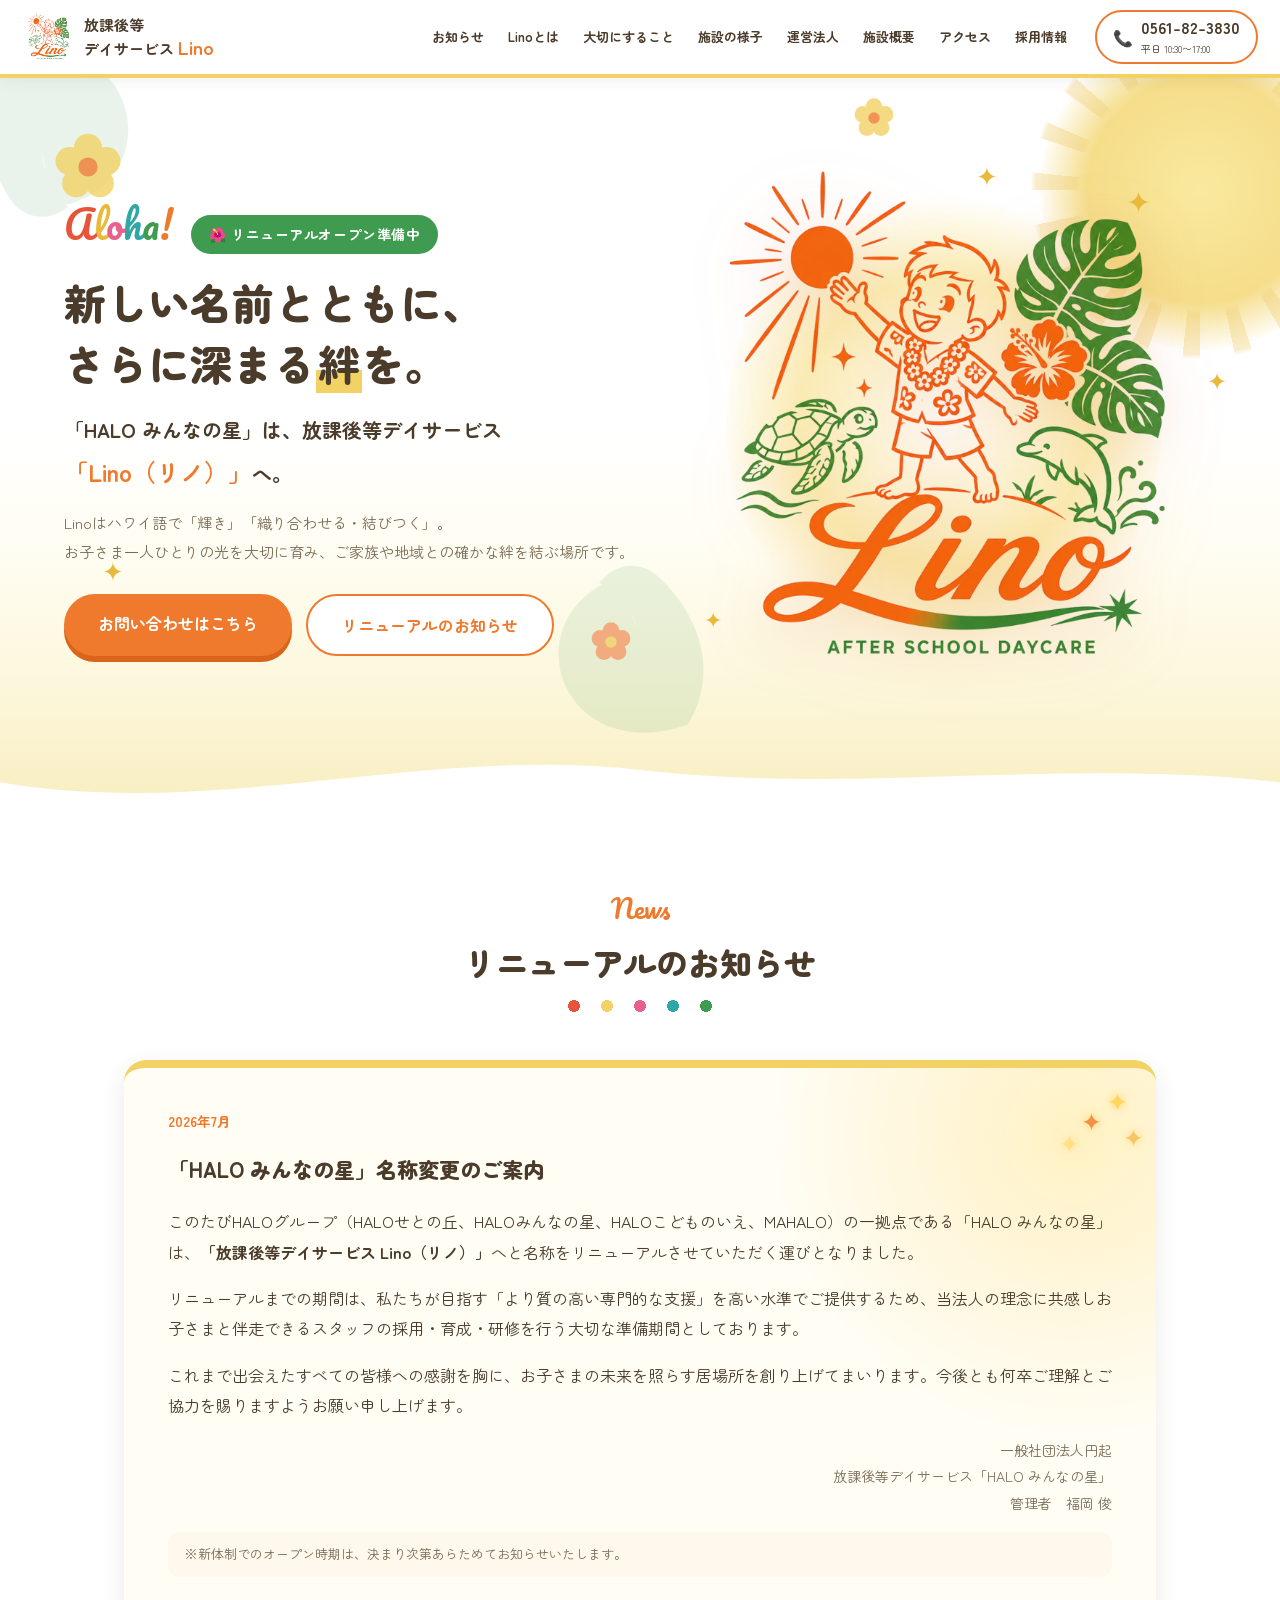
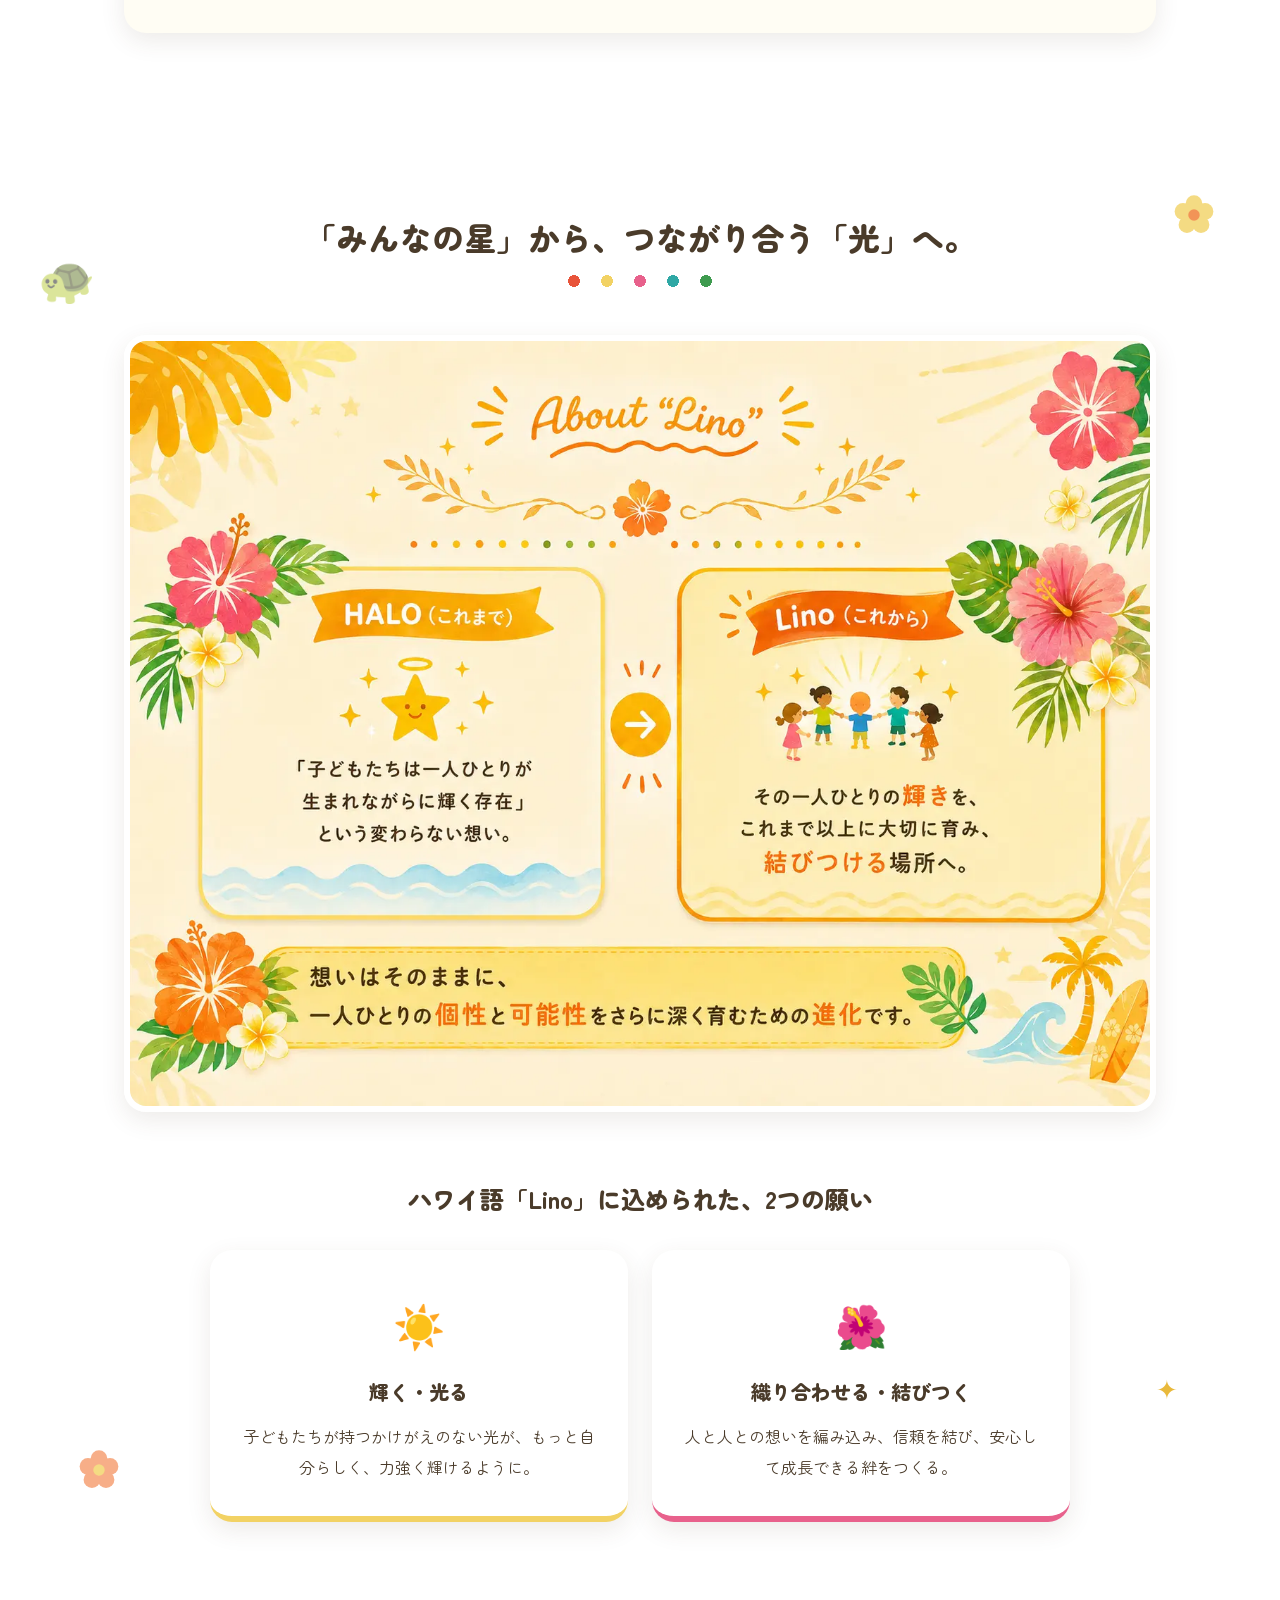
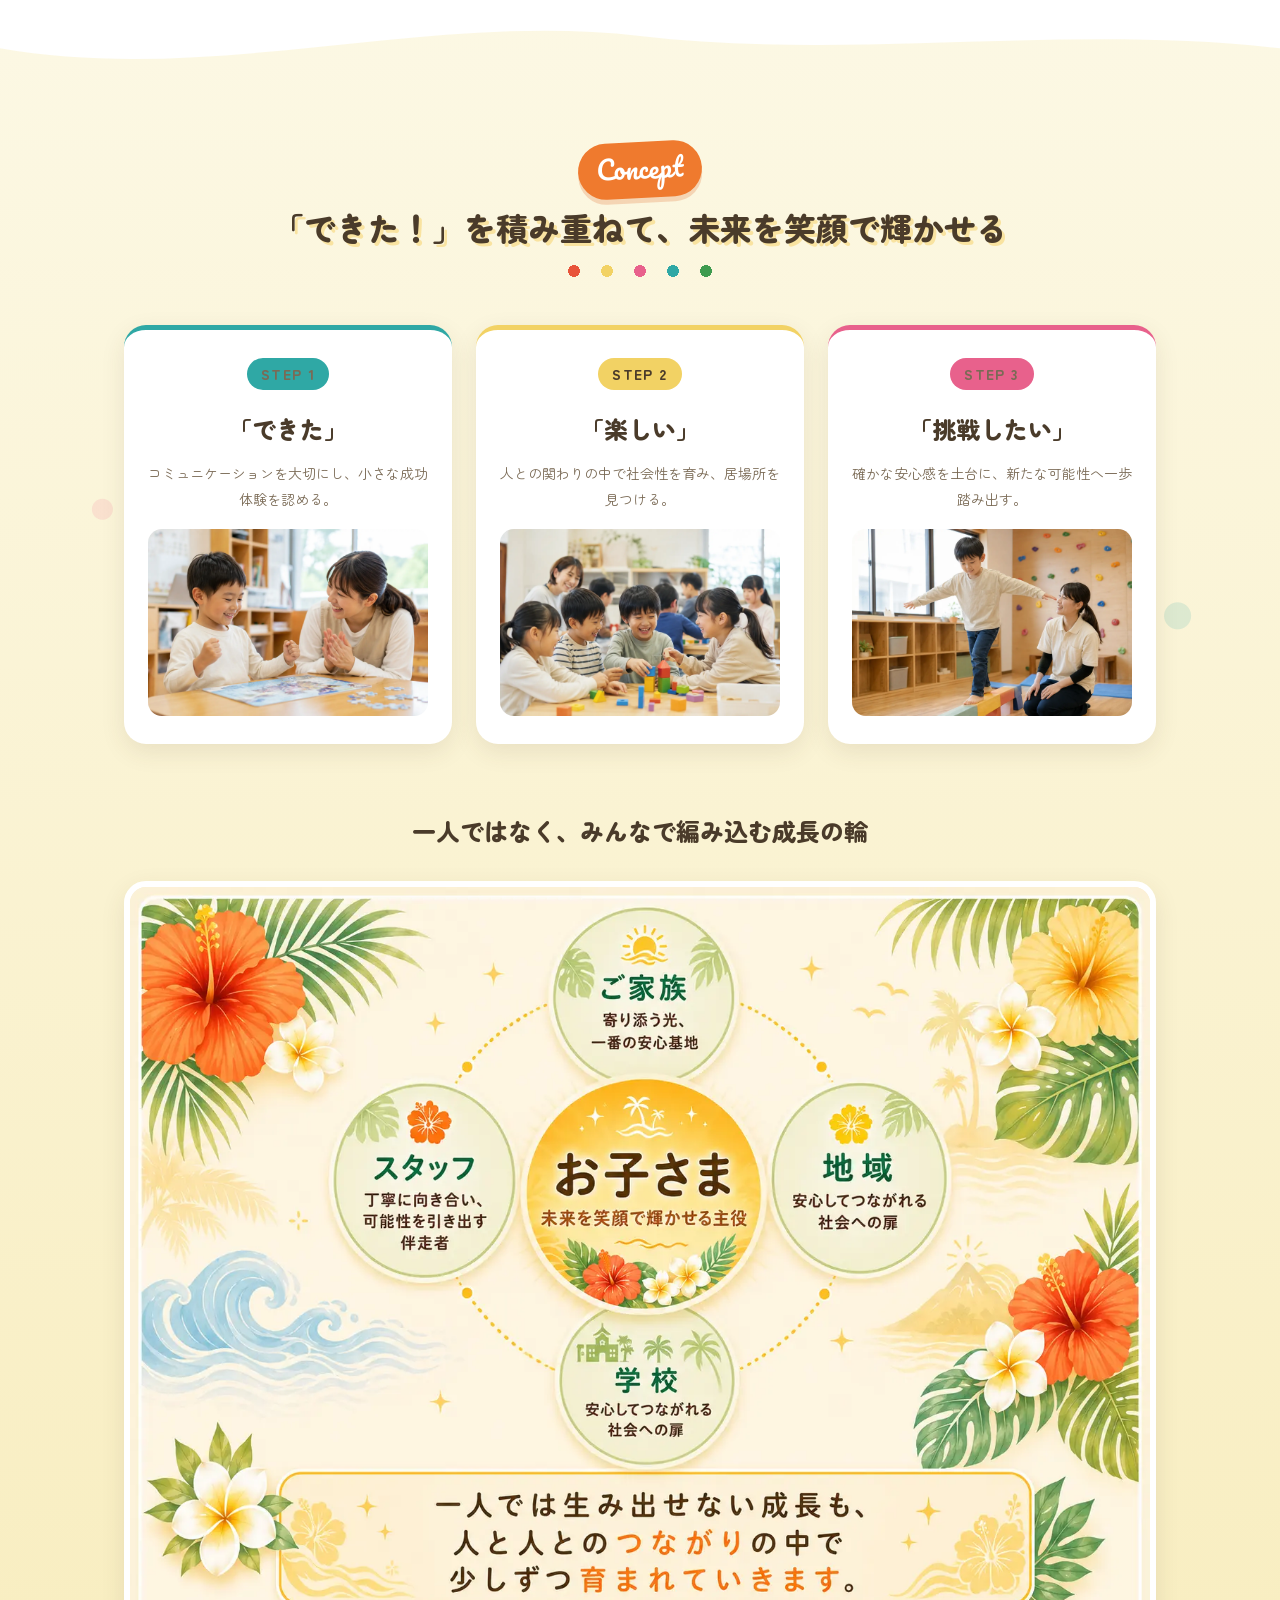
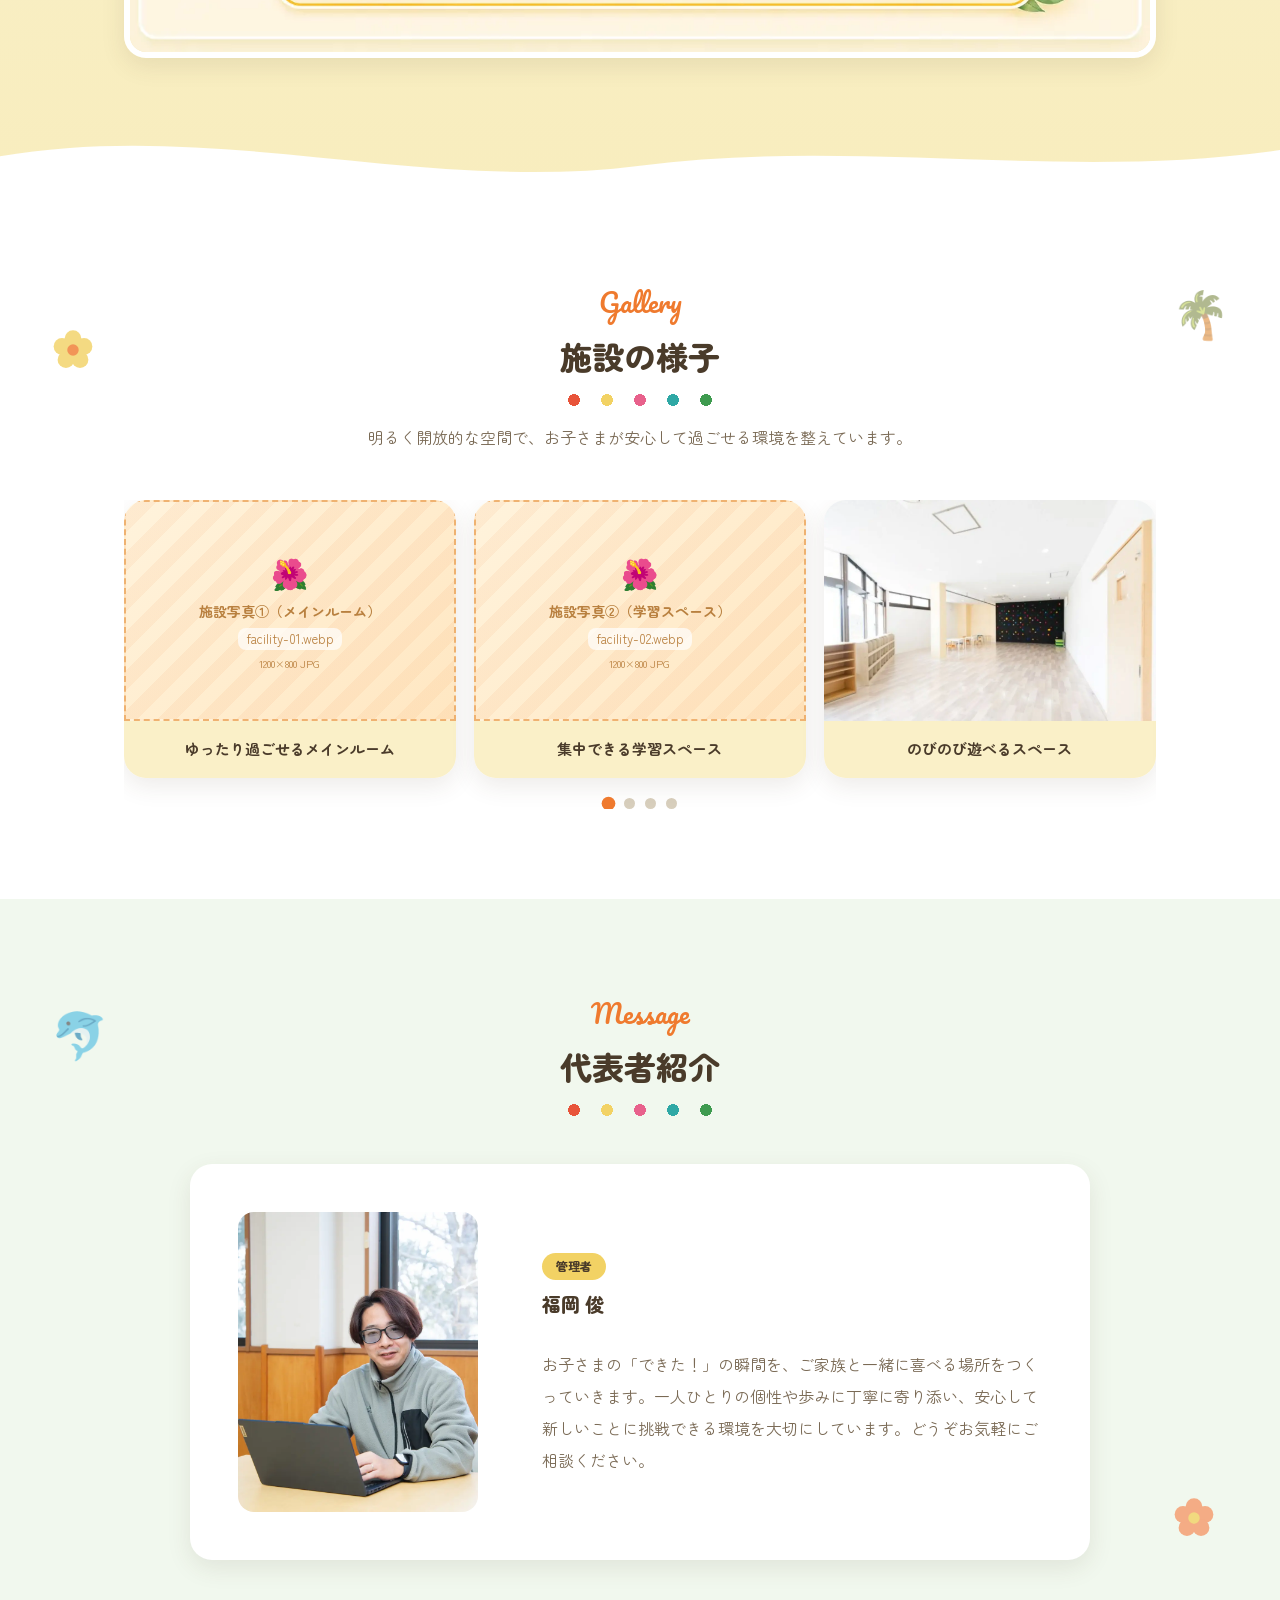
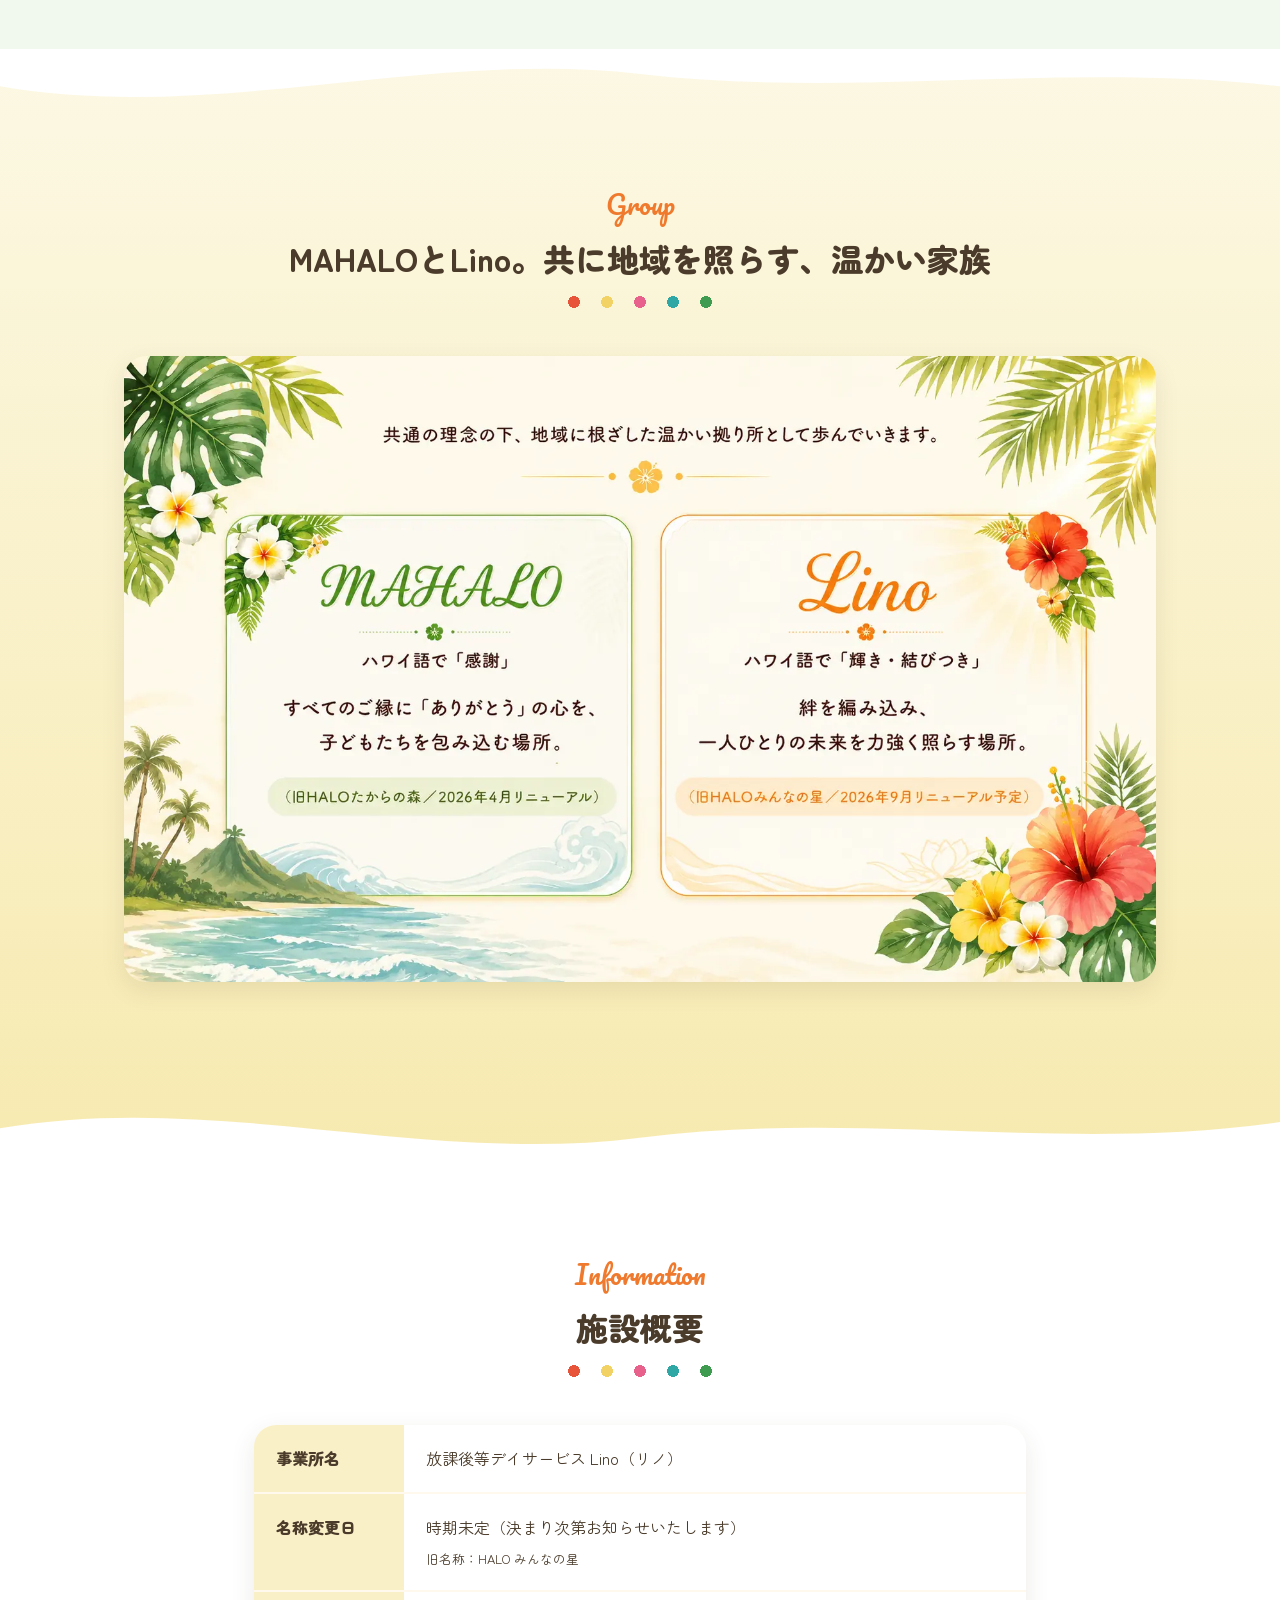
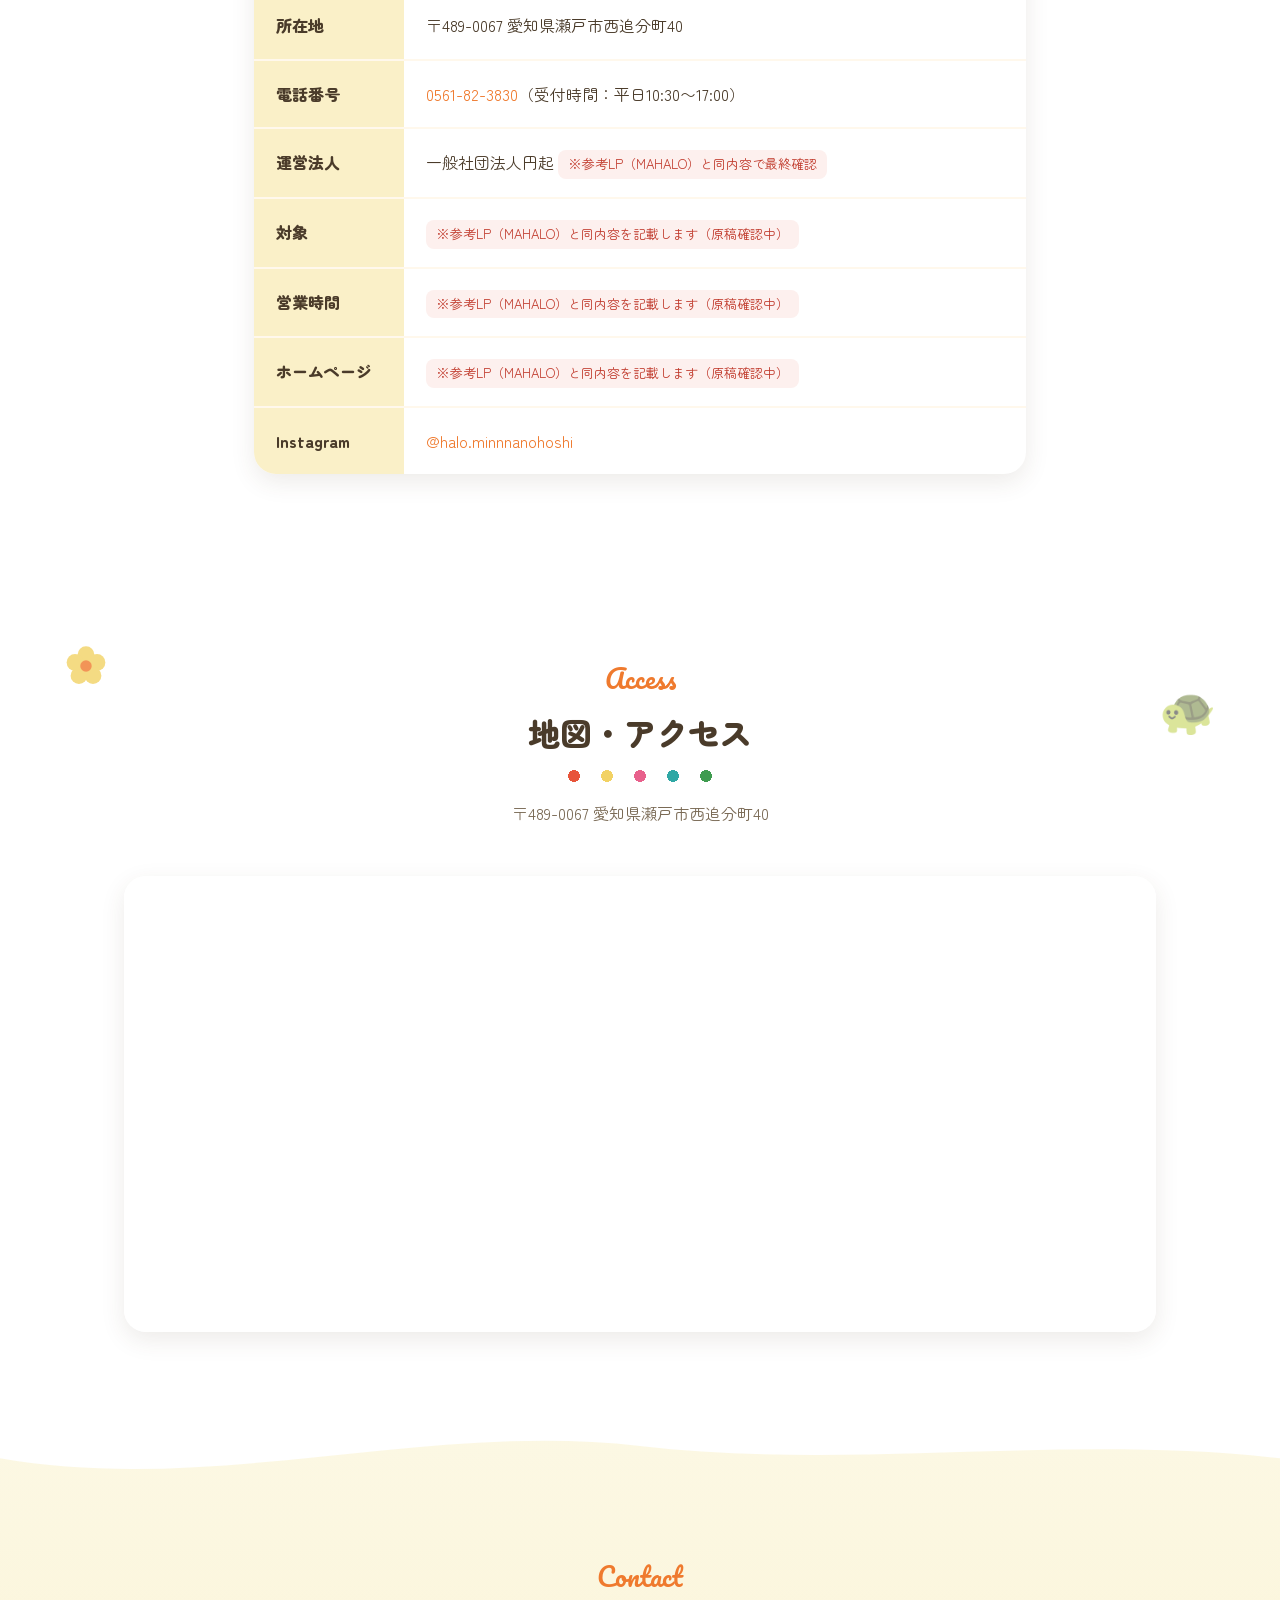
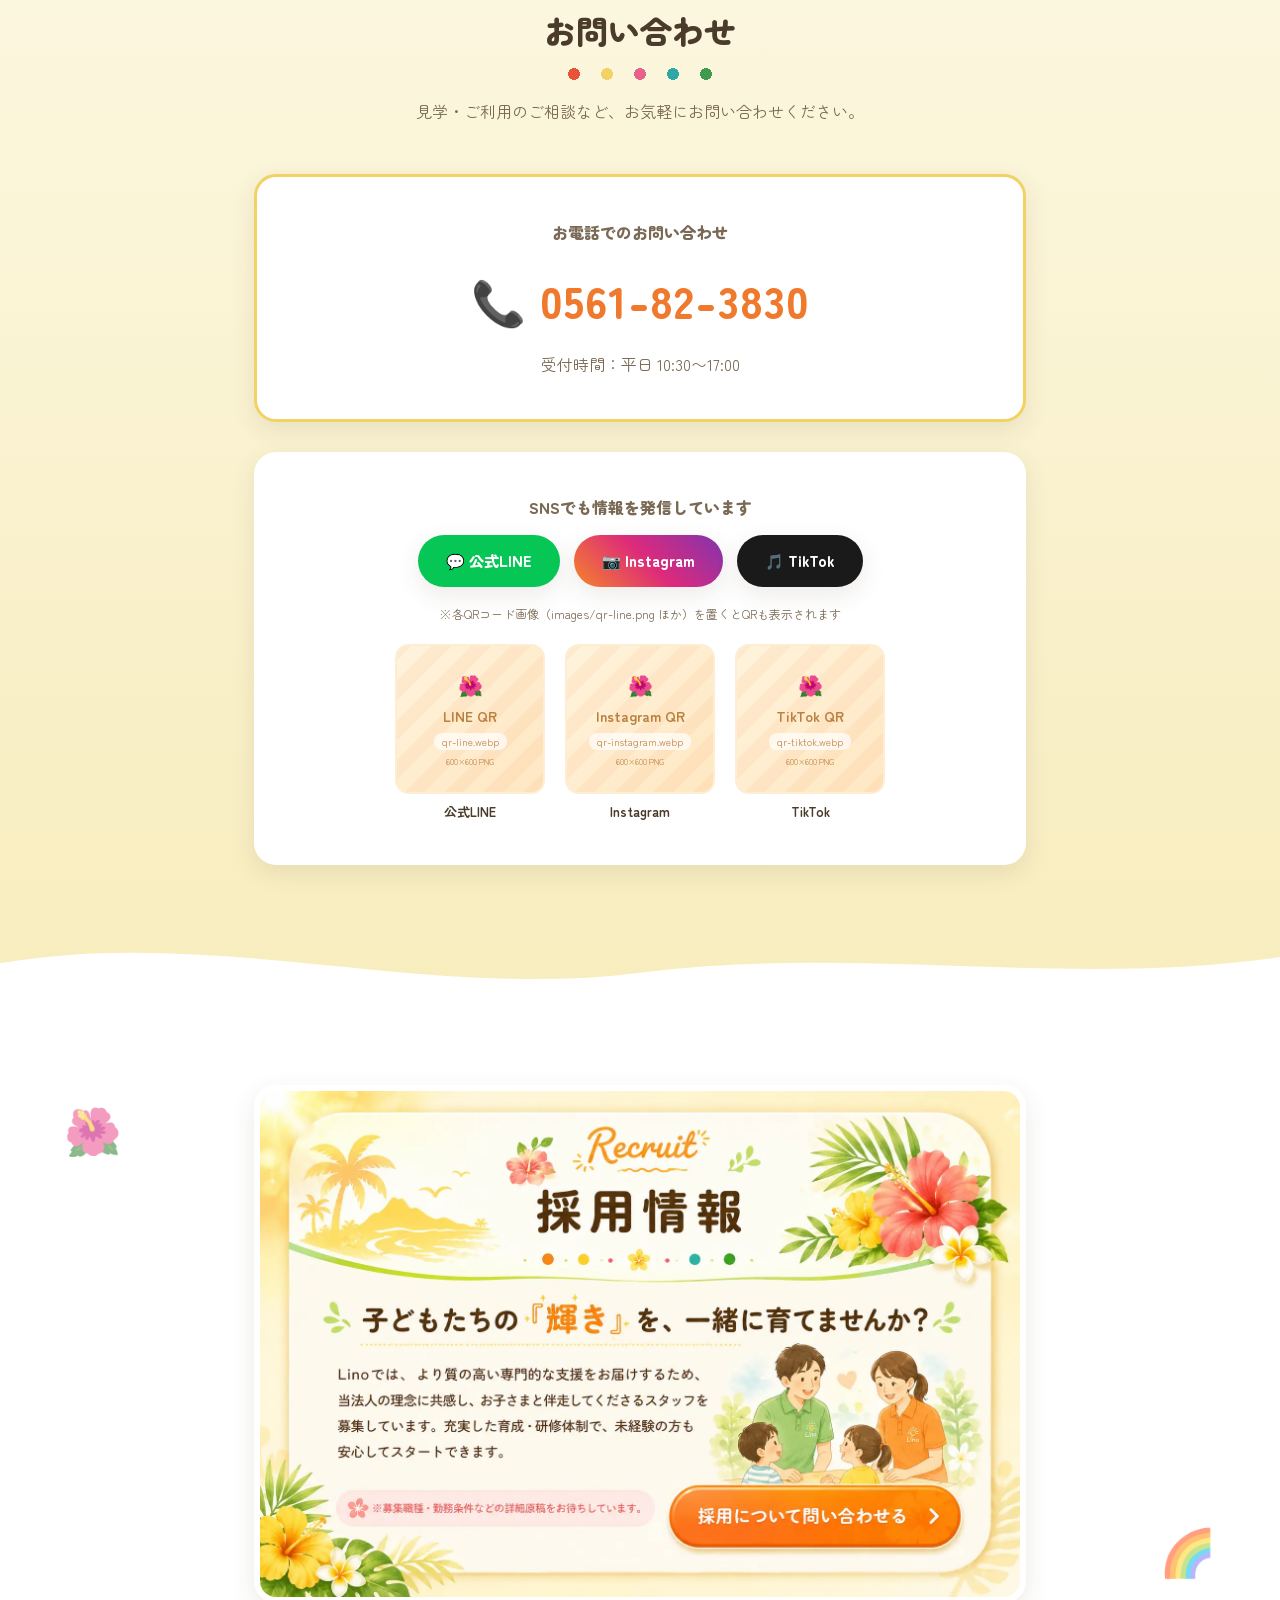
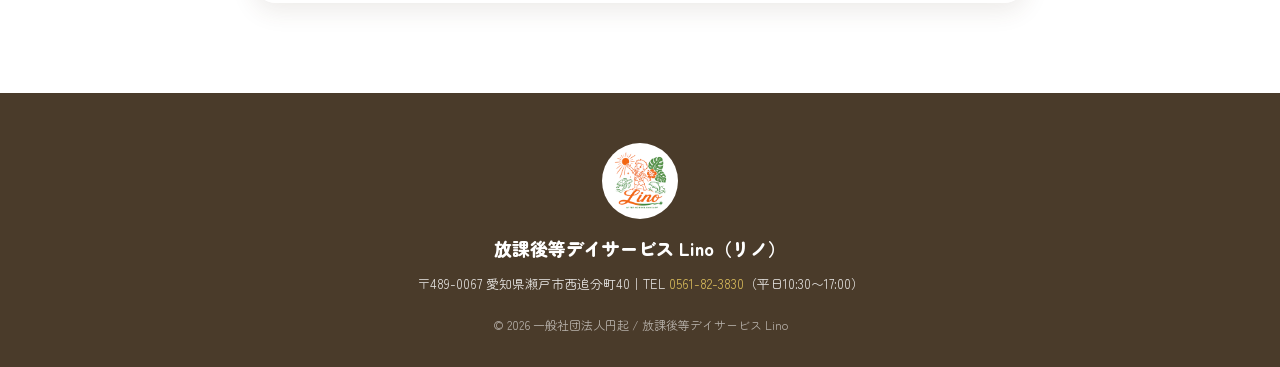
==== commit 969e4d13: "クライアント要望対応＋サンプル透かしの復旧 - 9月オープン関連の文言を全削除（オープン時期は「決まり次第お知らせ」に） - ヒーロー文字の波打ちアニメーションを廃止し、順番に弾けるバースト演出へ変更" ====
--- a/index-2.html
+++ b/index-2.html
@@ -3,8 +3,8 @@
 <head>
 <meta charset="utf-8">
 <meta name="viewport" content="width=device-width, initial-scale=1">
-<title>放課後等デイサービス Lino（リノ）| 愛知県瀬戸市 | 2026年9月1日リニューアルオープン予定</title>
-<meta name="description" content="HALOみんなの星は2026年9月1日より「放課後等デイサービスLino（リノ）」へ名称リニューアル。ハワイ語で「輝き」「結びつき」を意味するLinoは、お子さま一人ひとりの可能性を育み、ご家族や地域との絆を結ぶ場所です。愛知県瀬戸市西追分町40。">
+<title>放課後等デイサービス Lino（リノ）| 愛知県瀬戸市</title>
+<meta name="description" content="HALOみんなの星は「放課後等デイサービスLino（リノ）」へ名称リニューアル。ハワイ語で「輝き」「結びつき」を意味するLinoは、お子さま一人ひとりの可能性を育み、ご家族や地域との絆を結ぶ場所です。愛知県瀬戸市西追分町40。">
 <meta name="robots" content="noindex, nofollow"><!-- サンプル公開中は検索エンジンに載せない。納品時にこの行を削除 -->
 <link rel="preconnect" href="https://fonts.googleapis.com">
 <link rel="preconnect" href="https://fonts.gstatic.com" crossorigin>
@@ -17,7 +17,10 @@
 <header class="header" id="header">
   <a class="header-logo" href="#top">
     <img src="images/logo.png" alt="放課後等デイサービス Lino" data-ph="ロゴ|800×800 透過PNG" data-fallback="images/logo-fallback.png">
-    <span class="header-logo-text">放課後等デイサービス <b>Lino</b><small>リノ</small></span>
+    <span class="header-logo-text">
+      <span>放課後等</span>
+      <span>デイサービス <b>Lino</b></span>
+    </span>
   </a>
   <nav class="gnav" id="gnav">
     <a href="#news">お知らせ</a>
@@ -52,9 +55,9 @@
     <span class="spark" style="top:150px; right:22%; animation-delay:.6s;">✦</span>
   </div>
   <div class="hero-inner">
-    <div class="hero-text reveal">
+    <div class="hero-text">
       <p class="hero-aloha"><span>A</span><span>l</span><span>o</span><span>h</span><span>a</span><span>!</span></p>
-      <p class="hero-badge">🌺 2026年9月1日 リニューアルオープン予定</p>
+      <p class="hero-badge">🌺 リニューアルオープン準備中</p>
       <h1 class="hero-title">新しい名前とともに、<br>さらに深まる<span class="marker">絆</span>を。</h1>
       <p class="hero-sub">「HALO みんなの星」は、<br class="sp-only">放課後等デイサービス<br><b>「Lino（リノ）」</b>へ。</p>
       <p class="hero-desc">Linoはハワイ語で「輝き」「織り合わせる・結びつく」。<br>
@@ -85,11 +88,11 @@
     <div class="news-card reveal">
       <p class="news-date">2026年7月</p>
       <h3 class="news-heading">「HALO みんなの星」名称変更のご案内</h3>
-      <p>このたびHALOグループ（HALOせとの丘、HALOみんなの星、HALOこどものいえ、MAHALO）の一拠点である「HALO みんなの星」は、<b>2026年9月1日より「放課後等デイサービス Lino（リノ）」</b>へと名称をリニューアルさせていただく運びとなりました。</p>
-      <p>9月までの期間は、私たちが目指す「より質の高い専門的な支援」を高い水準でご提供するため、当法人の理念に共感しお子さまと伴走できるスタッフの採用・育成・研修を行う大切な準備期間としております。</p>
+      <p>このたびHALOグループ（HALOせとの丘、HALOみんなの星、HALOこどものいえ、MAHALO）の一拠点である「HALO みんなの星」は、<b>「放課後等デイサービス Lino（リノ）」</b>へと名称をリニューアルさせていただく運びとなりました。</p>
+      <p>リニューアルまでの期間は、私たちが目指す「より質の高い専門的な支援」を高い水準でご提供するため、当法人の理念に共感しお子さまと伴走できるスタッフの採用・育成・研修を行う大切な準備期間としております。</p>
       <p>これまで出会えたすべての皆様への感謝を胸に、お子さまの未来を照らす居場所を創り上げてまいります。今後とも何卒ご理解とご協力を賜りますようお願い申し上げます。</p>
       <p class="news-sign">一般社団法人円起<br>放課後等デイサービス「HALO みんなの星」<br>管理者　福岡 俊</p>
-      <p class="news-note">※新体制でのオープンは9月1日を予定しておりますが、日程に変更が生じる場合は速やかにご連絡いたします。</p>
+      <p class="news-note">※新体制でのオープン時期は、決まり次第あらためてお知らせいたします。</p>
     </div>
   </div>
 </section>
@@ -205,13 +208,16 @@
       <h2 class="sec-title">施設の様子</h2>
       <p class="sec-lead">明るく開放的な空間で、お子さまが安心して過ごせる環境を整えています。</p>
     </div>
-    <div class="gallery">
-      <figure class="reveal"><img src="images/facility-01.jpg" alt="施設内観" data-ph="施設写真①（メインルーム）|1200×800 JPG"><figcaption>ゆったり過ごせるメインルーム</figcaption></figure>
-      <figure class="reveal delay-1"><img src="images/facility-02.jpg" alt="施設内観" data-ph="施設写真②（学習スペース）|1200×800 JPG"><figcaption>集中できる学習スペース</figcaption></figure>
-      <figure class="reveal delay-2"><img src="images/facility-03.jpg" alt="施設内観" data-ph="施設写真③（あそびスペース）|1200×800 JPG"><figcaption>のびのび遊べるスペース</figcaption></figure>
-      <figure class="reveal"><img src="images/activity-01.jpg" alt="活動の様子" data-ph="活動写真①|1200×800 JPG"><figcaption>日々の活動の様子</figcaption></figure>
-      <figure class="reveal delay-1"><img src="images/activity-02.jpg" alt="活動の様子" data-ph="活動写真②|1200×800 JPG"><figcaption>季節のイベントも大切に</figcaption></figure>
-      <figure class="reveal delay-2"><img src="images/activity-03.jpg" alt="活動の様子" data-ph="活動写真③|1200×800 JPG"><figcaption>外あそび・おでかけ</figcaption></figure>
+    <div class="facility-slider reveal" aria-roledescription="カルーセル" aria-label="施設の様子">
+      <div class="facility-track">
+        <figure class="facility-slide"><img src="images/facility-01.jpg" alt="ゆったり過ごせるメインルーム" data-ph="施設写真①（メインルーム）|1200×800 JPG"><figcaption>ゆったり過ごせるメインルーム</figcaption></figure>
+        <figure class="facility-slide"><img src="images/facility-02.jpg" alt="集中できる学習スペース" data-ph="施設写真②（学習スペース）|1200×800 JPG"><figcaption>集中できる学習スペース</figcaption></figure>
+        <figure class="facility-slide"><img src="images/facility-03.jpg" alt="のびのび遊べるスペース" data-ph="施設写真③（あそびスペース）|1200×800 JPG"><figcaption>のびのび遊べるスペース</figcaption></figure>
+        <figure class="facility-slide"><img src="images/activity-01.jpg" alt="日々の活動の様子" data-ph="活動写真①|1200×800 JPG"><figcaption>日々の活動の様子</figcaption></figure>
+        <figure class="facility-slide"><img src="images/activity-02.jpg" alt="季節のイベント" data-ph="活動写真②|1200×800 JPG"><figcaption>季節のイベントも大切に</figcaption></figure>
+        <figure class="facility-slide"><img src="images/activity-03.jpg" alt="外あそび・おでかけ" data-ph="活動写真③|1200×800 JPG"><figcaption>外あそび・おでかけ</figcaption></figure>
+      </div>
+      <div class="facility-dots" aria-label="表示する画像を選択"></div>
     </div>
   </div>
 </section>
@@ -224,33 +230,21 @@
   </div>
   <div class="container">
     <div class="sec-head reveal">
-      <p class="sec-en">Staff</p>
-      <h2 class="sec-title">スタッフ紹介</h2>
-      <p class="sec-lead">丁寧に向き合い、可能性を引き出す伴走者として、お子さまとご家族を支えます。</p>
-    </div>
-    <div class="staff-slider reveal">
-      <div class="staff-track">
-        <div class="staff-card">
-          <img src="images/staff-manager.jpg" alt="管理者" data-ph="管理者写真|800×1000 JPG">
+      <p class="sec-en">Message</p>
+      <h2 class="sec-title">代表者紹介</h2>
+    </div>
+    <div class="representative-card reveal">
+      <div class="representative-photo">
+        <img src="images/staff-manager.jpg" alt="管理者 福岡 俊" data-ph="代表者写真|800×1000 JPG">
+      </div>
+      <div class="representative-body">
+        <div>
           <p class="staff-role">管理者</p>
           <p class="staff-name">福岡 俊</p>
-          <p class="staff-msg">お子さまの「できた！」の瞬間を、ご家族と一緒に喜べる場所をつくっていきます。どうぞお気軽にご相談ください。</p>
         </div>
-        <div class="staff-card">
-          <img src="images/staff-01.jpg" alt="スタッフ" data-ph="スタッフ写真①|800×1000 JPG">
-          <p class="staff-role">スタッフ</p>
-          <p class="staff-name">（お名前）</p>
-          <p class="staff-msg">（メッセージが入ります）</p>
-        </div>
-        <div class="staff-card">
-          <img src="images/staff-02.jpg" alt="スタッフ" data-ph="スタッフ写真②|800×1000 JPG">
-          <p class="staff-role">スタッフ</p>
-          <p class="staff-name">（お名前）</p>
-          <p class="staff-msg">（メッセージが入ります）</p>
-        </div>
-      </div>
-    </div>
-    <p class="slider-hint">※ カーソルを乗せる（タップ長押し）でスライドが一時停止します</p>
+        <p class="representative-message">お子さまの「できた！」の瞬間を、ご家族と一緒に喜べる場所をつくっていきます。一人ひとりの個性や歩みに丁寧に寄り添い、安心して新しいことに挑戦できる環境を大切にしています。どうぞお気軽にご相談ください。</p>
+      </div>
+    </div>
   </div>
 </section>
 
@@ -261,34 +255,19 @@
     <div class="sec-head reveal">
       <p class="sec-en">Group</p>
       <h2 class="sec-title">MAHALOとLino。<br class="sp-only">共に地域を照らす、温かい家族</h2>
-      <p class="sec-lead">共通の理念の下、地域に根ざした温かい拠り所として歩んでいきます。</p>
-    </div>
-    <div class="group-duo">
-      <div class="duo-card mahalo reveal">
-        <p class="duo-name">MAHALO</p>
-        <p class="duo-mean">ハワイ語で「感謝」</p>
-        <p>すべてのご縁に「ありがとう」の心を、子どもたちを包み込む場所。<br><small>（旧たからの森／2026年4月リニューアル）</small></p>
-      </div>
-      <div class="duo-card lino reveal delay-1">
-        <p class="duo-name">Lino</p>
-        <p class="duo-mean">ハワイ語で「輝き・結びつき」</p>
-        <p>絆を編み込み、一人ひとりの未来を力強く照らす場所。<br><small>（旧HALOみんなの星／2026年9月リニューアル予定）</small></p>
-      </div>
-    </div>
-    <picture class="section-pic reveal">
-      <source media="(max-width: 820px)" srcset="images/group-list-sp.webp">
-      <img src="images/group-list-pc.webp" alt="運営法人・グループ事業所：一般社団法人円起は放課後等デイサービスを4事業所展開（HALOせとの丘・HALOこどものいえ・MAHALO・Lino）" data-hides=".group-list">
+    </div>
+    <picture class="philosophy-visual reveal">
+      <source media="(max-width: 820px)" srcset="images/mahalo-lino-sp.webp">
+      <img src="images/mahalo-lino-pc.webp" alt="MAHALOとLinoの理念">
     </picture>
-    <div class="group-list reveal">
-      <h3 class="sub-title">運営法人・グループ事業所</h3>
-      <p class="group-corp">一般社団法人<b>円起</b>｜放課後等デイサービスを4事業所展開</p>
-      <ul>
-        <li>HALO せとの丘</li>
-        <li>HALO こどものいえ</li>
-        <li>MAHALO<small>（旧たからの森）</small></li>
-        <li class="current">Lino<small>（旧HALOみんなの星）</small></li>
-      </ul>
-    </div>
+    <div class="visually-hidden">
+      <p>共通の理念の下、地域に根ざした温かい拠り所として歩んでいきます。</p>
+      <h3>MAHALO</h3>
+      <p>ハワイ語で「感謝」。すべてのご縁に「ありがとう」の心を、子どもたちを包み込む場所。（旧たからの森／2026年4月リニューアル）</p>
+      <h3>Lino</h3>
+      <p>ハワイ語で「輝き・結びつき」。絆を編み込み、一人ひとりの未来を力強く照らす場所。（旧HALOみんなの星）</p>
+    </div>
+<!-- 運営法人・グループ事業所パートはクライアント要望により削除（2026-07） -->
   </div>
   <div class="wave wave-bottom" aria-hidden="true"><svg viewBox="0 0 1440 90" preserveAspectRatio="none"><path d="M0,48 C240,0 480,96 720,60 C960,24 1200,80 1440,40 L1440,90 L0,90 Z"/></svg></div>
 </section>
@@ -302,7 +281,7 @@
     </div>
     <table class="ov-table reveal">
       <tr><th>事業所名</th><td>放課後等デイサービス Lino（リノ）</td></tr>
-      <tr><th>名称変更日</th><td>2026年9月1日（予定）<br><small>旧名称：HALO みんなの星</small></td></tr>
+      <tr><th>名称変更日</th><td>時期未定（決まり次第お知らせいたします）<br><small>旧名称：HALO みんなの星</small></td></tr>
       <tr><th>所在地</th><td>〒489-0067 愛知県瀬戸市西追分町40</td></tr>
       <tr><th>電話番号</th><td><a href="tel:0561823830">0561-82-3830</a>（受付時間：平日10:30〜17:00）</td></tr>
       <tr><th>運営法人</th><td>一般社団法人円起 <small class="todo">※参考LP（MAHALO）と同内容で最終確認</small></td></tr>
--- a/css/style.css
+++ b/css/style.css
@@ -53,7 +53,7 @@
 /* ---------- サンプルモード（納品時にJSのSAMPLE_MODEをfalseに） ---------- */
 .sample-watermark {
   position: fixed; inset: 0; z-index: 9998; pointer-events: none;
-  background: url('data:image/svg+xml;utf8,<svg xmlns="http://www.w3.org/2000/svg" width="420" height="300"><text x="210" y="160" transform="rotate(-28 210 150)" font-size="46" font-weight="bold" font-family="sans-serif" fill="rgba(74,59,42,0.09)" text-anchor="middle">SAMPLE</text></svg>') repeat;
+  background: url('data:image/svg+xml;utf8,<svg xmlns="http://www.w3.org/2000/svg" width="440" height="320"><g transform="rotate(-28 220 160)" text-anchor="middle" font-family="sans-serif" fill="rgba(74,59,42,0.10)"><text x="220" y="150" font-size="46" font-weight="bold">SAMPLE</text><text x="220" y="196" font-size="26" font-weight="bold">© TAF-design</text></g></svg>') repeat;
 }
 .sample-ribbon {
   position: fixed; left: 14px; bottom: 14px; z-index: 9999; pointer-events: none;
@@ -92,8 +92,8 @@
 .header-logo .ph-box .ph-emoji { font-size: 16px; }
 .header-logo .ph-box b, .header-logo .ph-box code, .header-logo .ph-box small { display: none; }
 .header-logo-text { font-weight: 700; font-size: 15px; line-height: 1.3; }
+.header-logo-text > span { display: block; white-space: nowrap; }
 .header-logo-text b { color: var(--orange); font-size: 19px; }
-.header-logo-text small { display: block; font-size: 10px; color: var(--brown-soft); }
 
 .gnav { display: flex; gap: 4px; margin-left: auto; flex-wrap: wrap; }
 .gnav a {
@@ -196,6 +196,49 @@
 .hero-title { font-size: 42px; font-weight: 900; line-height: 1.45; margin-bottom: 18px; }
 .hero-title .marker { background: linear-gradient(transparent 62%, var(--yellow) 62%); padding: 0 2px; }
 .hero-sub { font-size: 20px; font-weight: 700; margin-bottom: 14px; }
+
+/* ヒーローの文字はバースト（ポンッと弾ける）で順番に登場 */
+.hero-text > * { animation: popIn .55s cubic-bezier(.25, 1.5, .45, 1) both; }
+.hero-text > *:nth-child(1) { animation-delay: .05s; }
+.hero-text > *:nth-child(2) { animation-delay: .15s; }
+.hero-text > *:nth-child(3) { animation-delay: .3s; }
+.hero-text > *:nth-child(4) { animation-delay: .5s; }
+.hero-text > *:nth-child(5) { animation-delay: .7s; }
+.hero-text > *:nth-child(6) { animation-delay: .85s; }
+@keyframes popIn {
+  from { opacity: 0; transform: scale(.7) translateY(12px); }
+  70%  { opacity: 1; transform: scale(1.04) translateY(0); }
+  to   { opacity: 1; transform: scale(1) translateY(0); }
+}
+/* 「Lino（リノ）」はひときわ大きく弾け、星が飛び散る */
+.hero-sub b {
+  display: inline-block; position: relative;
+  animation: linoBurst .7s cubic-bezier(.2, 1.7, .4, 1) .95s both;
+}
+@keyframes linoBurst {
+  from { opacity: 0; transform: scale(.2); }
+  60%  { opacity: 1; transform: scale(1.22); }
+  to   { opacity: 1; transform: scale(1); }
+}
+.hero-sub b::before, .hero-sub b::after {
+  content: "✦"; position: absolute; color: var(--yellow-deep); opacity: 0; font-size: 18px;
+}
+.hero-sub b::before { top: -16px; left: -18px; animation: burstStarA .8s ease-out 1.25s both; }
+.hero-sub b::after { bottom: -12px; right: -18px; animation: burstStarB .8s ease-out 1.35s both; }
+@keyframes burstStarA {
+  0% { opacity: 0; transform: scale(.3) translate(10px, 10px); }
+  30% { opacity: 1; }
+  100% { opacity: 0; transform: scale(1.3) translate(-12px, -14px); }
+}
+@keyframes burstStarB {
+  0% { opacity: 0; transform: scale(.3) translate(-10px, -10px); }
+  30% { opacity: 1; }
+  100% { opacity: 0; transform: scale(1.3) translate(12px, 14px); }
+}
+@media (prefers-reduced-motion: reduce) {
+  .hero-text > *, .hero-sub b, .hero-sub b::before, .hero-sub b::after { animation: none; }
+}
+
 .hero-sub b { color: var(--orange); font-size: 24px; }
 .hero-desc { color: var(--brown-soft); font-size: 15px; margin-bottom: 28px; }
 .hero-btns { display: flex; gap: 14px; flex-wrap: wrap; }
@@ -216,8 +259,8 @@
   to   { opacity: 1; transform: scale(1) rotate(0deg); }
 }
 @keyframes heroFloat {
-  0%, 100% { transform: translateY(0) rotate(-1.4deg); }
-  50%      { transform: translateY(-18px) rotate(1.4deg); }
+  0%, 100% { transform: translateY(0); }
+  50%      { transform: translateY(-14px); }
 }
 /* ロゴ背後の後光ときらめき */
 .hero-glow {
@@ -276,8 +319,44 @@
 /* ---------- お知らせ ---------- */
 .news { background: var(--white); padding-top: 70px; }
 .news-card {
-  background: #FFFDF4; border-radius: var(--radius); box-shadow: var(--shadow);
+  position: relative; isolation: isolate; overflow: hidden;
+  background:
+    radial-gradient(circle at 92% 12%, rgba(255, 216, 92, .32), transparent 28%),
+    #FFFDF4;
+  border-radius: var(--radius); box-shadow: var(--shadow);
   padding: 40px 44px; border-top: 8px solid var(--yellow);
+  animation: newsGlow 2.6s ease-in-out infinite;
+}
+.news-card > * { position: relative; z-index: 1; }
+.news-card::before {
+  content: ""; position: absolute; z-index: 0; inset: -30% -70%;
+  background: linear-gradient(110deg, transparent 37%, rgba(255,255,255,.25) 42%, rgba(255,225,105,.9) 48%, rgba(255,255,255,.95) 50%, rgba(255,214,78,.75) 54%, rgba(255,255,255,.22) 59%, transparent 64%);
+  transform: translateX(-42%); animation: newsShine 2.6s ease-in-out infinite;
+  pointer-events: none;
+}
+.news-card::after {
+  content: "✦"; position: absolute; z-index: 2; top: 20px; right: 28px;
+  color: #FFD65A; font-size: 25px; line-height: 1;
+  filter: drop-shadow(0 0 5px rgba(255,190,40,.8));
+  text-shadow: -26px 20px 0 rgba(239,122,46,.8), 16px 36px 0 rgba(242,184,75,.72), -48px 42px 0 rgba(255,214,90,.5);
+  animation: newsSparkle 1.25s ease-in-out infinite;
+  pointer-events: none;
+}
+@keyframes newsShine {
+  0%, 18% { transform: translateX(-42%); opacity: 0; }
+  30% { opacity: 1; }
+  82%, 100% { transform: translateX(42%); opacity: 0; }
+}
+@keyframes newsSparkle {
+  0%, 100% { transform: scale(.8) rotate(-8deg); opacity: .45; }
+  50% { transform: scale(1.15) rotate(8deg); opacity: 1; }
+}
+@keyframes newsGlow {
+  0%, 100% { box-shadow: var(--shadow); }
+  50% { box-shadow: 0 12px 34px rgba(239,122,46,.22), 0 0 22px rgba(255,208,74,.38); }
+}
+@media (prefers-reduced-motion: reduce) {
+  .news-card, .news-card::before, .news-card::after { animation: none; }
 }
 .news-card p { margin-bottom: 16px; }
 .news-date { color: var(--orange); font-weight: 700; font-size: 14px; }
@@ -310,12 +389,38 @@
 .wish-card h4 { font-size: 20px; font-weight: 900; margin-bottom: 10px; }
 
 /* ---------- コンセプト ---------- */
-.concept { background: linear-gradient(180deg, #FCF8E4, #F8EDBE); padding: 130px 0; }
+.concept {
+  background:
+    radial-gradient(circle at 8% 28%, rgba(239,91,132,.13) 0 10px, transparent 11px),
+    radial-gradient(circle at 92% 34%, rgba(47,168,166,.15) 0 13px, transparent 14px),
+    radial-gradient(circle at 12% 76%, rgba(245,199,75,.2) 0 8px, transparent 9px),
+    radial-gradient(circle at 88% 82%, rgba(239,122,46,.12) 0 11px, transparent 12px),
+    linear-gradient(180deg, #FCF8E4, #F8EDBE);
+  padding: 130px 0;
+}
+.concept .sec-en {
+  display: inline-block; padding: 2px 18px 5px; color: #fff;
+  background: var(--orange); border-radius: 999px;
+  box-shadow: 0 5px 0 rgba(217,92,25,.22);
+  transform: rotate(-3deg);
+}
+.concept .sec-title {
+  color: var(--brown);
+  text-shadow: 3px 3px 0 rgba(245,199,75,.42);
+}
+.concept .sec-head.on .sec-title { animation: conceptTitlePop .7s cubic-bezier(.2,1.65,.45,1) backwards; }
+.concept .sec-head.on .sec-title::after { animation: conceptDotsBounce 1s .25s ease backwards; }
 .step-grid { display: grid; grid-template-columns: repeat(3, minmax(0, 1fr)); gap: 24px; }
 .step-card {
   background: #fff; border-radius: var(--radius); box-shadow: var(--shadow);
   padding: 28px 24px; text-align: center; position: relative;
-}
+  transition: transform .3s ease, box-shadow .3s ease;
+}
+.step-card:hover { transform: translateY(-10px) rotate(-1deg); box-shadow: 0 18px 38px rgba(88,62,37,.18); }
+.step-card:nth-child(2):hover { transform: translateY(-10px) rotate(1deg); }
+.step-card.on { animation: stepCardPop .65s cubic-bezier(.2,1.45,.45,1) backwards; }
+.step-card.on:nth-child(2) { animation-delay: .12s; }
+.step-card.on:nth-child(3) { animation-delay: .24s; }
 .step-num {
   display: inline-block; font-weight: 800; font-size: 12px; letter-spacing: .1em;
   background: var(--teal); color: #fff; border-radius: 999px; padding: 3px 14px; margin-bottom: 10px;
@@ -328,6 +433,26 @@
 .step-card h3 { font-size: 24px; font-weight: 900; margin-bottom: 8px; }
 .step-card p { font-size: 14px; color: var(--brown-soft); margin-bottom: 16px; }
 .step-card img, .step-card .ph-box { border-radius: 14px; aspect-ratio: 3/2; object-fit: cover; width: 100%; }
+@keyframes conceptTitlePop {
+  0% { transform: scale(.72) rotate(-2deg); opacity: 0; }
+  65% { transform: scale(1.06) rotate(1deg); opacity: 1; }
+  100% { transform: scale(1) rotate(0); opacity: 1; }
+}
+@keyframes conceptDotsBounce {
+  0% { transform: scaleX(.3) translateY(-8px); opacity: 0; }
+  60% { transform: scaleX(1.12) translateY(3px); opacity: 1; }
+  100% { transform: scaleX(1) translateY(0); opacity: 1; }
+}
+@keyframes stepCardPop {
+  0% { transform: translateY(34px) scale(.88); opacity: 0; }
+  70% { transform: translateY(-6px) scale(1.02); opacity: 1; }
+  100% { transform: translateY(0) scale(1); opacity: 1; }
+}
+@media (prefers-reduced-motion: reduce) {
+  .concept .sec-head.on .sec-title,
+  .concept .sec-head.on .sec-title::after,
+  .step-card.on { animation: none; }
+}
 
 /* セクション差し替え画像（アップされるとCSS版から自動で切り替わる）
    コンテンツ幅を飛び出して最大限広く表示し、画像内の文字を読みやすくする */
@@ -344,6 +469,12 @@
 .section-pic-link { display: block; transition: .25s; }
 .section-pic-link:hover { transform: translateY(-4px); }
 .section-pic-link .section-pic { margin-bottom: 0; }
+@media (min-width: 821px) {
+  .growth-pic, .section-pic {
+    width: 100%;
+    margin-left: 0;
+  }
+}
 @media (max-width: 820px) {
   .growth-pic img, .section-pic img { border-width: 3px; border-radius: 16px; }
 }
@@ -379,40 +510,51 @@
 .c3 { bottom: 0; left: 35%; }
 .c4 { top: 35%; right: 0; }
 
-/* ---------- ギャラリー ---------- */
+/* ---------- 施設スライダー ---------- */
 .facility { background: var(--white); }
-.gallery { display: grid; grid-template-columns: repeat(3, minmax(0, 1fr)); gap: 22px; }
-.gallery figure { background: #fff; border-radius: var(--radius); box-shadow: var(--shadow); overflow: hidden; }
-.gallery img, .gallery .ph-box { aspect-ratio: 3/2; object-fit: cover; width: 100%; border-radius: 0; }
-.gallery figcaption { padding: 12px 16px; font-size: 14px; font-weight: 700; text-align: center; background: var(--yellow-soft); }
-
-/* ---------- スタッフ（ゆっくり流れる横スライダー） ---------- */
+.facility-slider { max-width: 1080px; margin: 0 auto; overflow: hidden; }
+.facility-track { display: flex; gap: 18px; transition: transform .4s ease; }
+.facility-slide {
+  min-width: calc((100% - 36px) / 3); background: #fff; border-radius: var(--radius);
+  box-shadow: var(--shadow); overflow: hidden;
+}
+.facility-slide img, .facility-slide .ph-box { aspect-ratio: 3/2; object-fit: cover; width: 100%; border-radius: 0; }
+.facility-slide figcaption { padding: 14px 18px; font-size: 15px; font-weight: 700; text-align: center; background: var(--yellow-soft); }
+.facility-dots { display: flex; justify-content: center; gap: 10px; padding-top: 20px; }
+.facility-dot {
+  width: 11px; height: 11px; padding: 0; border: 0; border-radius: 50%;
+  background: #d8cfbd; cursor: pointer; transition: transform .2s, background .2s;
+}
+.facility-dot:hover, .facility-dot:focus-visible { transform: scale(1.25); outline: 2px solid var(--orange); outline-offset: 3px; }
+.facility-dot.active { background: var(--orange); transform: scale(1.25); }
+
+/* ---------- 代表者紹介 ---------- */
 .staff { background: #F1F8EE; }
-.staff-slider {
-  overflow: hidden; padding: 10px 0;
-  -webkit-mask-image: linear-gradient(90deg, transparent, #000 7%, #000 93%, transparent);
-  mask-image: linear-gradient(90deg, transparent, #000 7%, #000 93%, transparent);
-}
-.staff-track {
-  display: flex; gap: 24px; width: max-content;
-  animation: staffScroll 32s linear infinite;
-}
-.staff-slider:hover .staff-track { animation-play-state: paused; }
-@keyframes staffScroll { to { transform: translateX(calc(-50% - 12px)); } }
-@media (prefers-reduced-motion: reduce) { .staff-track { animation: none; } }
-.slider-hint { text-align: center; font-size: 12px; color: var(--brown-soft); margin-top: 14px; }
-.staff-card {
-  width: 320px; flex-shrink: 0;
+.representative-card {
+  display: grid; grid-template-columns: minmax(180px, 240px) 1fr; gap: clamp(28px, 5vw, 64px);
+  align-items: center; max-width: 900px; margin: 0 auto; padding: clamp(24px, 4vw, 48px);
   background: #fff; border-radius: var(--radius); box-shadow: var(--shadow);
-  padding: 24px; text-align: center;
-}
-.staff-card img, .staff-card .ph-box { aspect-ratio: 4/5; object-fit: cover; width: 100%; border-radius: 16px; margin-bottom: 14px; }
+}
+.representative-photo img, .representative-photo .ph-box {
+  width: 100%; aspect-ratio: 4/5; object-fit: cover; border-radius: 16px;
+}
+.representative-body { display: flex; flex-direction: column; gap: 18px; }
 .staff-role { display: inline-block; background: var(--yellow); border-radius: 999px; font-size: 12px; font-weight: 800; padding: 2px 14px; margin-bottom: 6px; }
 .staff-name { font-size: 19px; font-weight: 900; margin-bottom: 8px; }
-.staff-msg { font-size: 14px; color: var(--brown-soft); text-align: left; }
+.representative-message { color: var(--brown-soft); line-height: 2; }
 
 /* ---------- グループ ---------- */
 .group { background: linear-gradient(180deg, #FCF8E4, #F7EAB0); padding: 130px 0; }
+.philosophy-visual {
+  display: block; max-width: 1180px; margin: 0 auto 48px;
+  border-radius: var(--radius); overflow: hidden; box-shadow: var(--shadow);
+}
+.philosophy-visual img { display: block; width: 100%; height: auto; }
+.visually-hidden {
+  position: absolute !important; width: 1px !important; height: 1px !important;
+  padding: 0 !important; margin: -1px !important; overflow: hidden !important;
+  clip: rect(0, 0, 0, 0) !important; white-space: nowrap !important; border: 0 !important;
+}
 .group-duo { display: grid; grid-template-columns: repeat(2, minmax(0, 1fr)); gap: 24px; max-width: 900px; margin: 0 auto 20px; }
 .duo-card {
   background: #fff; border-radius: var(--radius); box-shadow: var(--shadow);
@@ -540,10 +682,16 @@
 @media (max-width: 820px) {
   html { scroll-padding-top: 76px; }
   .sp-only { display: inline; }
-  .header { padding: 8px 14px; gap: 10px; }
-  .header-logo-text { font-size: 13px; }
+  .header { padding: 8px 10px; gap: 7px; }
+  .header-logo { gap: 7px; }
+  .header-logo img, .header-logo .ph-box { width: 43px; height: 43px; min-height: 43px; }
+  .header-logo-text { font-size: 12px; line-height: 1.2; }
+  .header-logo-text b { font-size: 16px; }
+  .header-tel { gap: 4px; padding: 6px 9px; }
+  .header-tel .tel-icon { font-size: 14px; }
   .header-tel .tel-body small { display: none; }
-  .header-tel b { font-size: 13px; }
+  .header-tel b { font-size: 12px; white-space: nowrap; }
+  .menu-btn { width: 43px; height: 43px; padding: 9px; border-radius: 11px; }
 
   .hero { padding: 130px 0 100px; }
   .hero-inner { grid-template-columns: 1fr; gap: 30px; }
@@ -560,9 +708,10 @@
   .news-card { padding: 28px 22px; }
   .wish-grid { grid-template-columns: 1fr; }
   .step-grid { grid-template-columns: 1fr; }
-  .gallery { grid-template-columns: 1fr 1fr; gap: 12px; }
-  .gallery figcaption { font-size: 12px; padding: 8px 10px; }
-  .staff-card { width: 260px; padding: 18px; }
+  .facility-track { gap: 12px; }
+  .facility-slide { min-width: 100%; }
+  .facility-slide figcaption { font-size: 13px; padding: 10px 12px; }
+  .representative-card { grid-template-columns: 150px 1fr; gap: 24px; padding: 24px; }
   .group-duo { grid-template-columns: 1fr; }
   .ov-table th { width: auto; display: block; padding: 12px 18px 4px; background: var(--cream-deep); }
   .ov-table td { display: block; padding: 10px 18px 16px; }
@@ -571,6 +720,18 @@
 }
 
 @media (max-width: 480px) {
-  .gallery { grid-template-columns: 1fr; }
+  .header { gap: 6px; }
+  .header-logo { min-width: 0; flex: 1 1 auto; }
+  .header-logo-text { overflow: visible; }
+  .header-tel {
+    flex: 0 0 41px; width: 41px; height: 41px; padding: 0;
+    justify-content: center; border-radius: 50%;
+  }
+  .header-tel .tel-icon { font-size: 17px; }
+  .header-tel .tel-body { display: none; }
+  .menu-btn { flex: 0 0 43px; }
+  .representative-card { grid-template-columns: 1fr; text-align: center; }
+  .representative-photo { width: min(170px, 58vw); margin: 0 auto; }
+  .representative-message { text-align: left; }
   .hero-title { font-size: 26px; }
 }
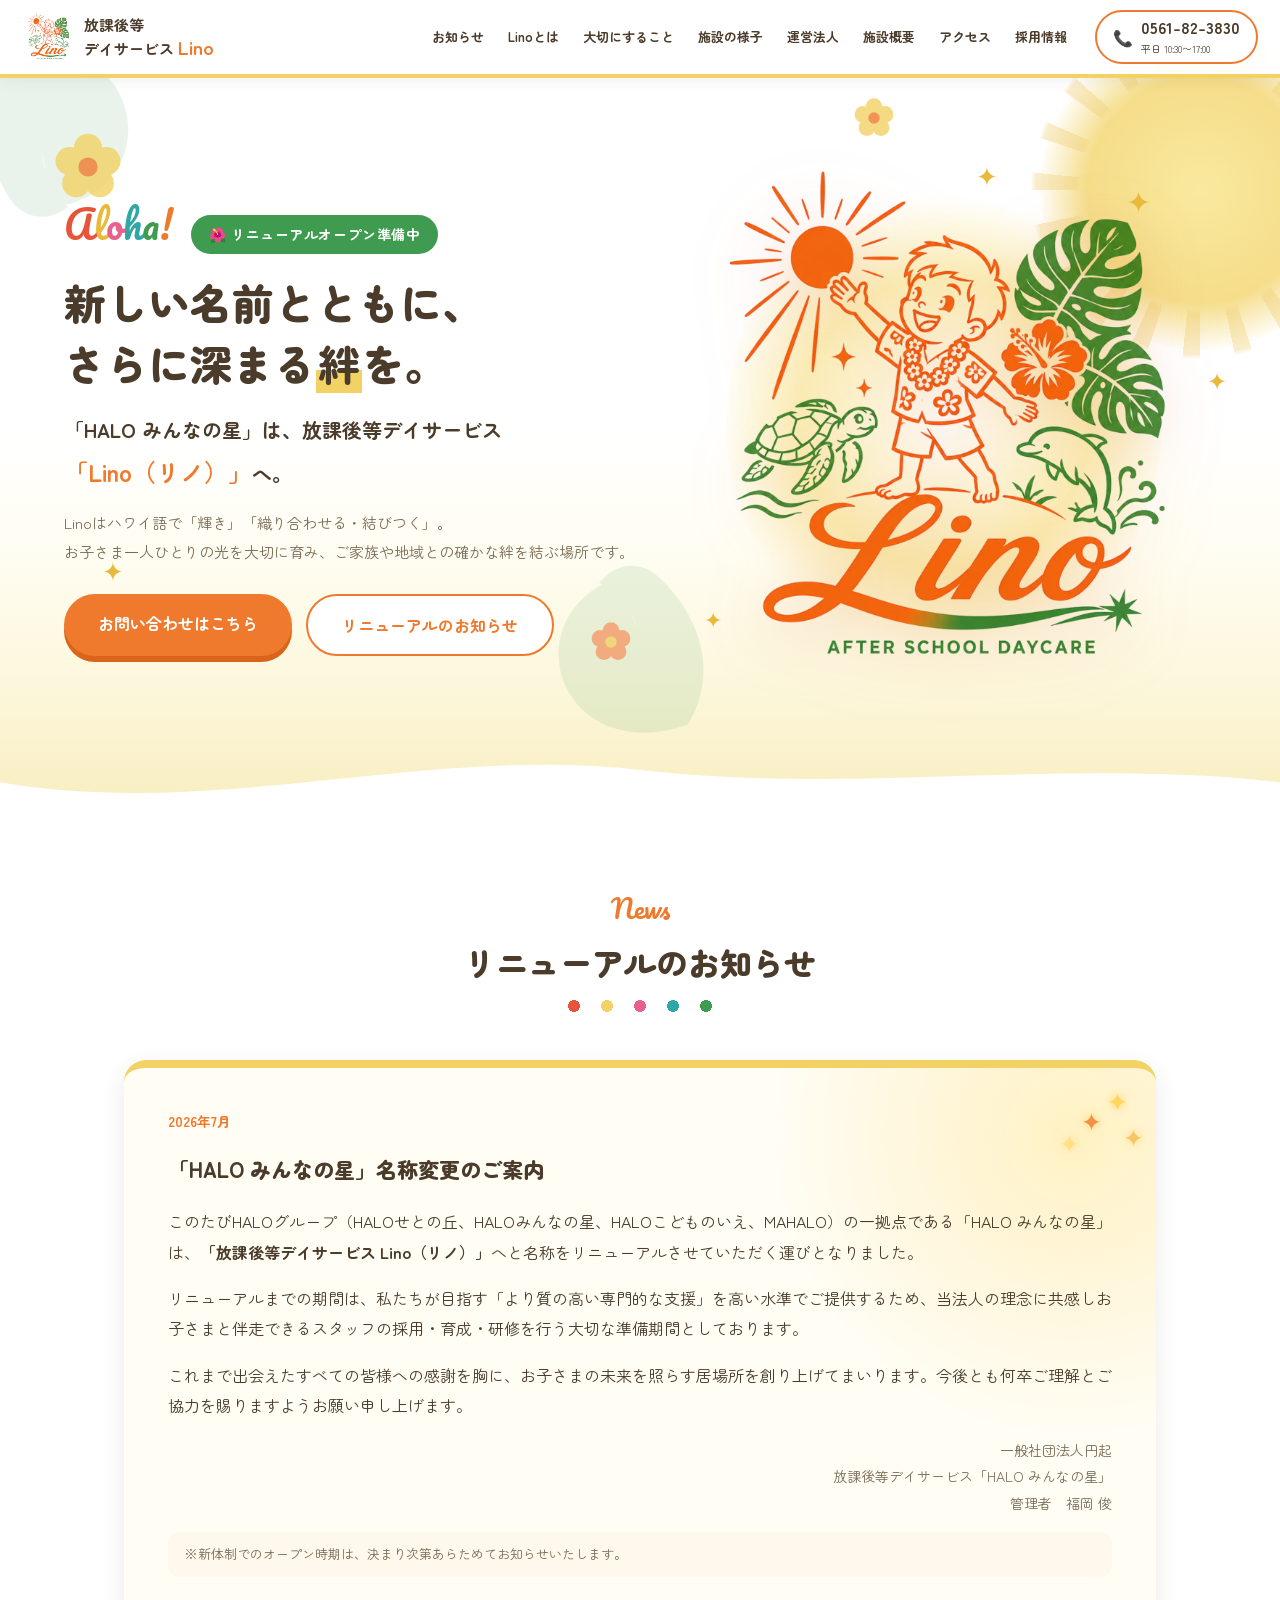
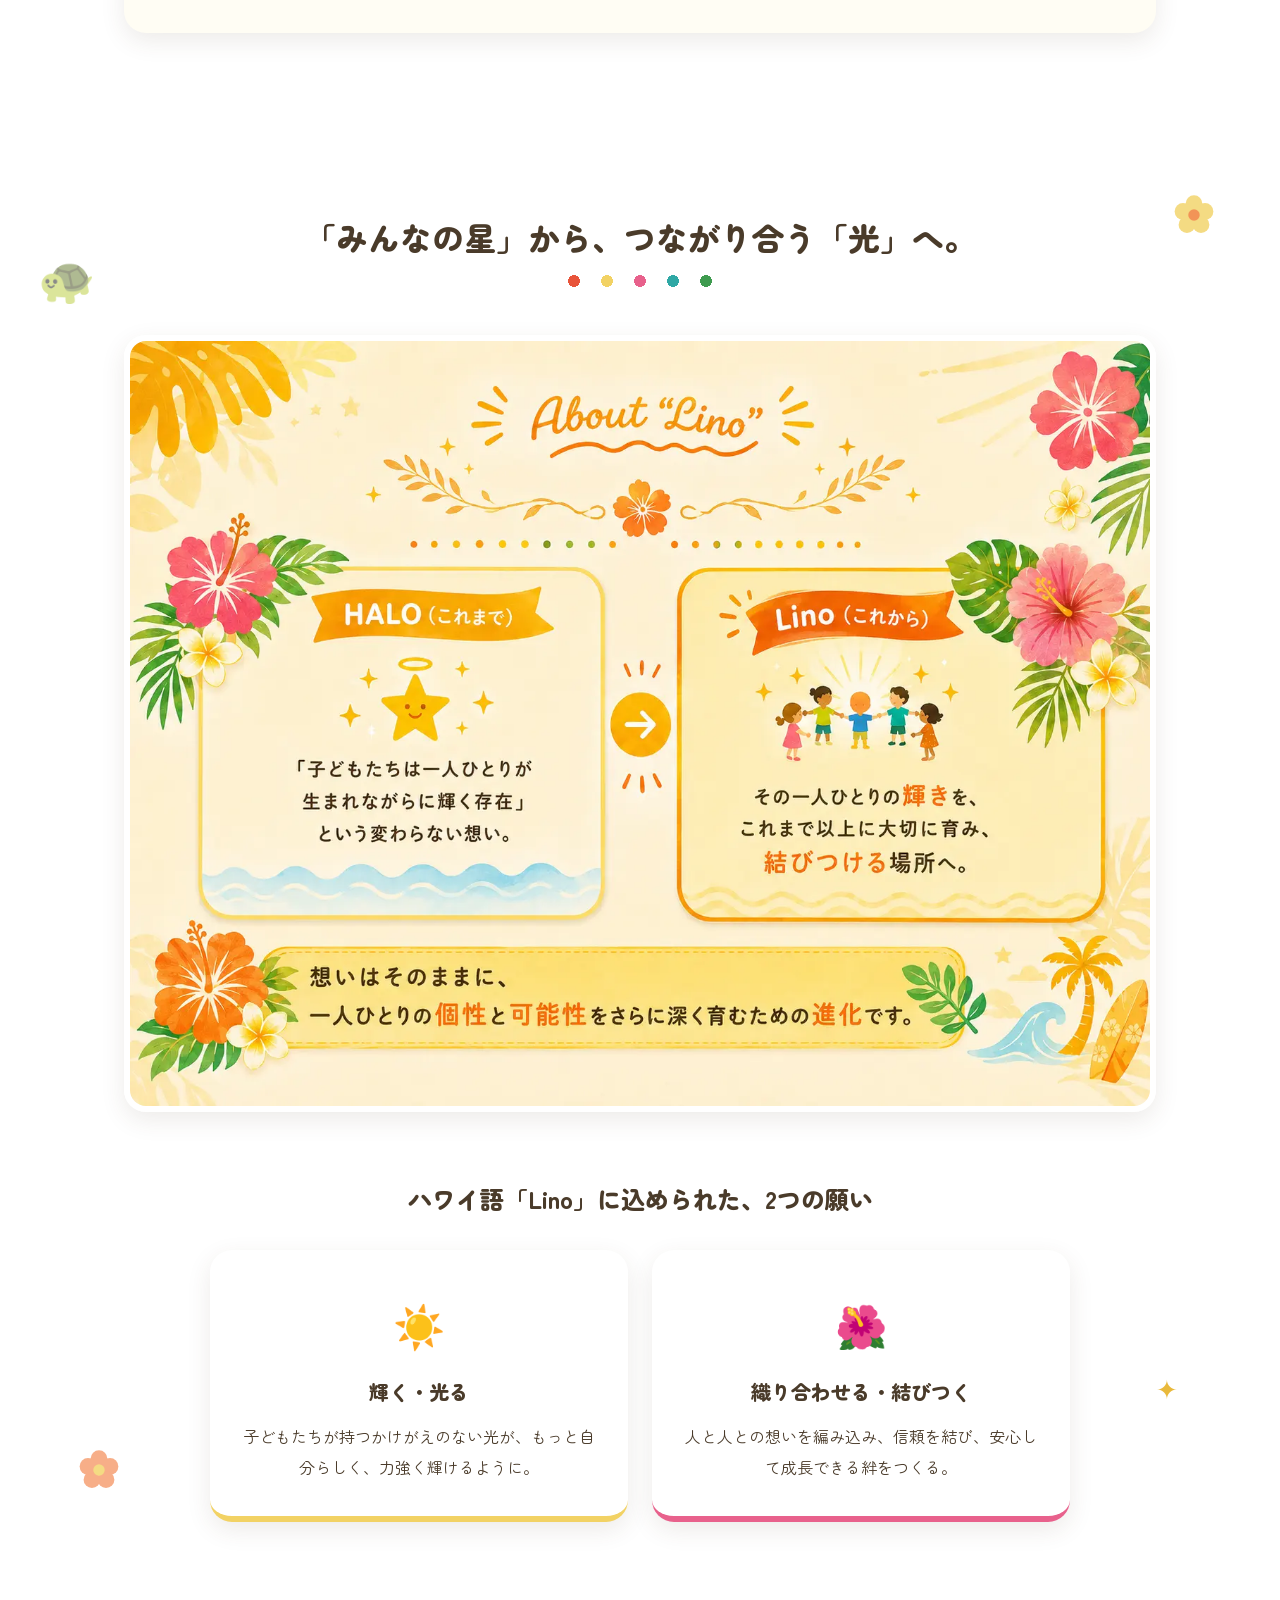
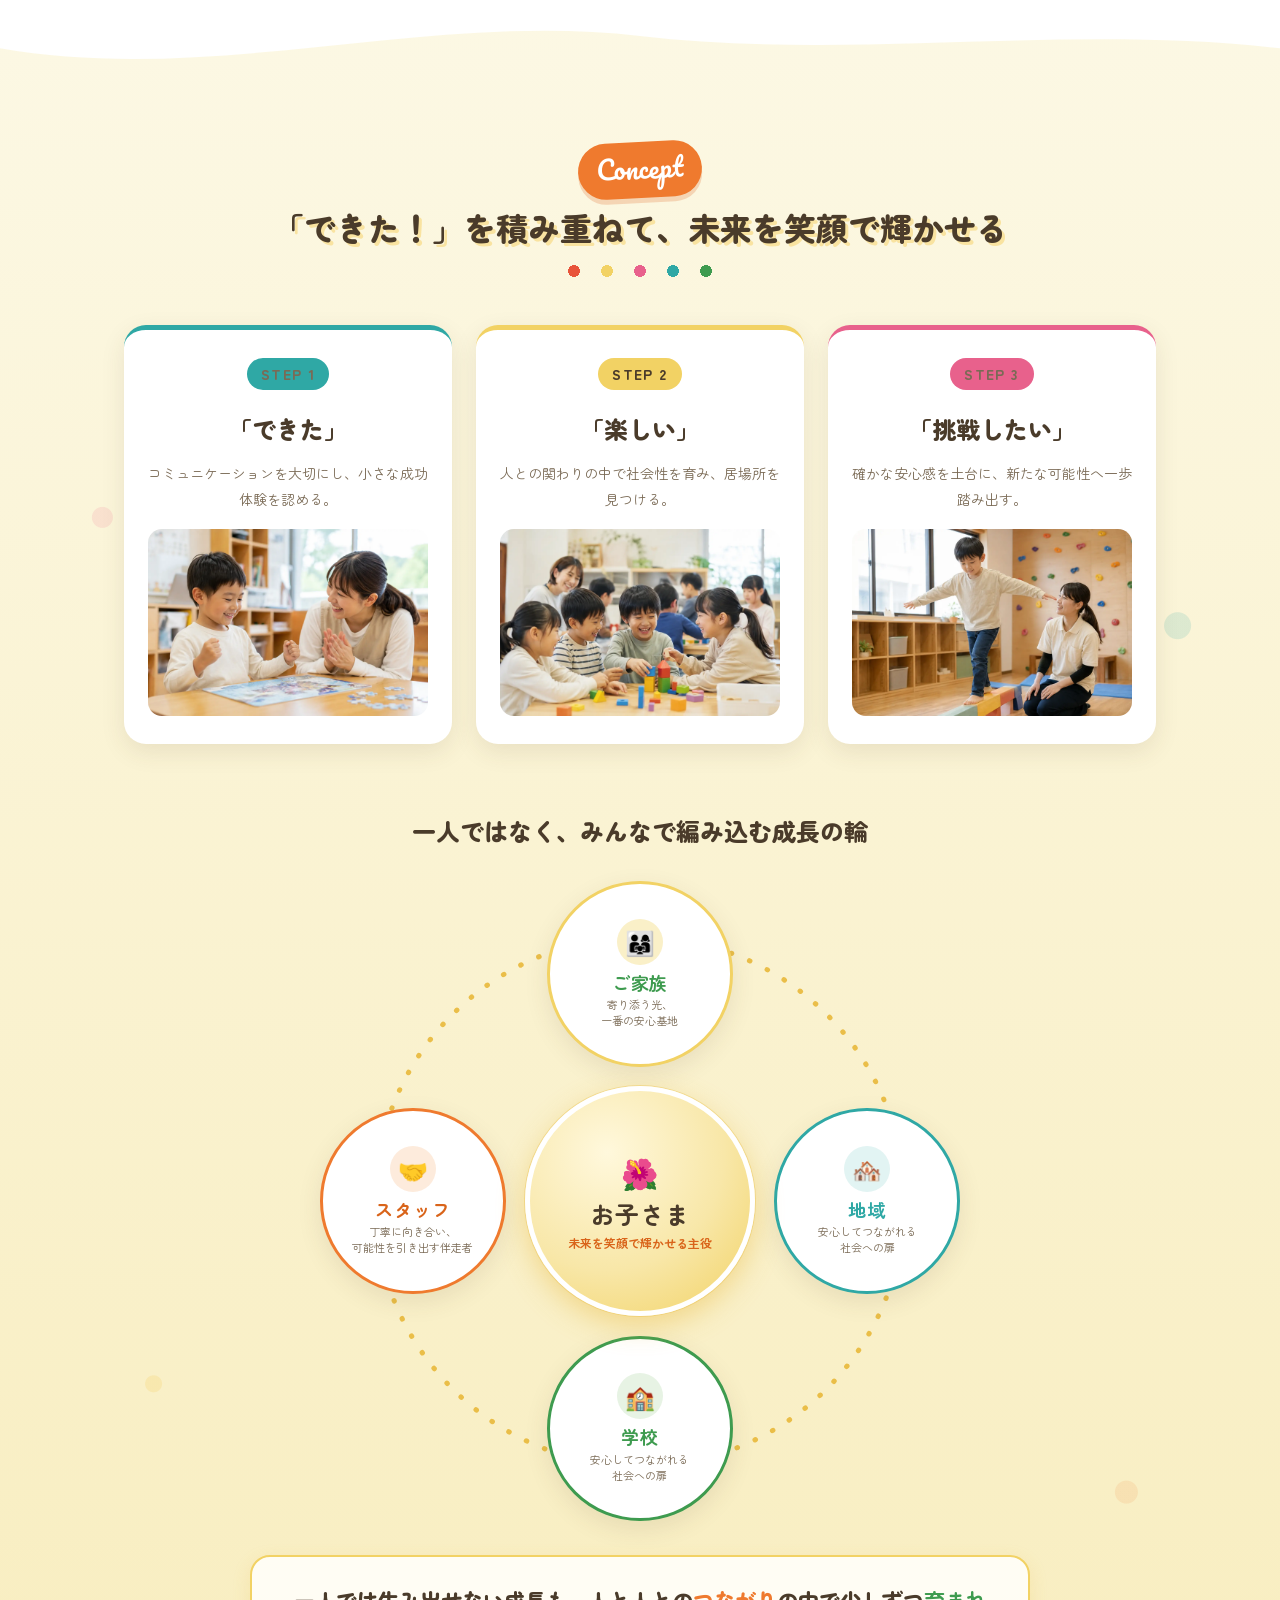
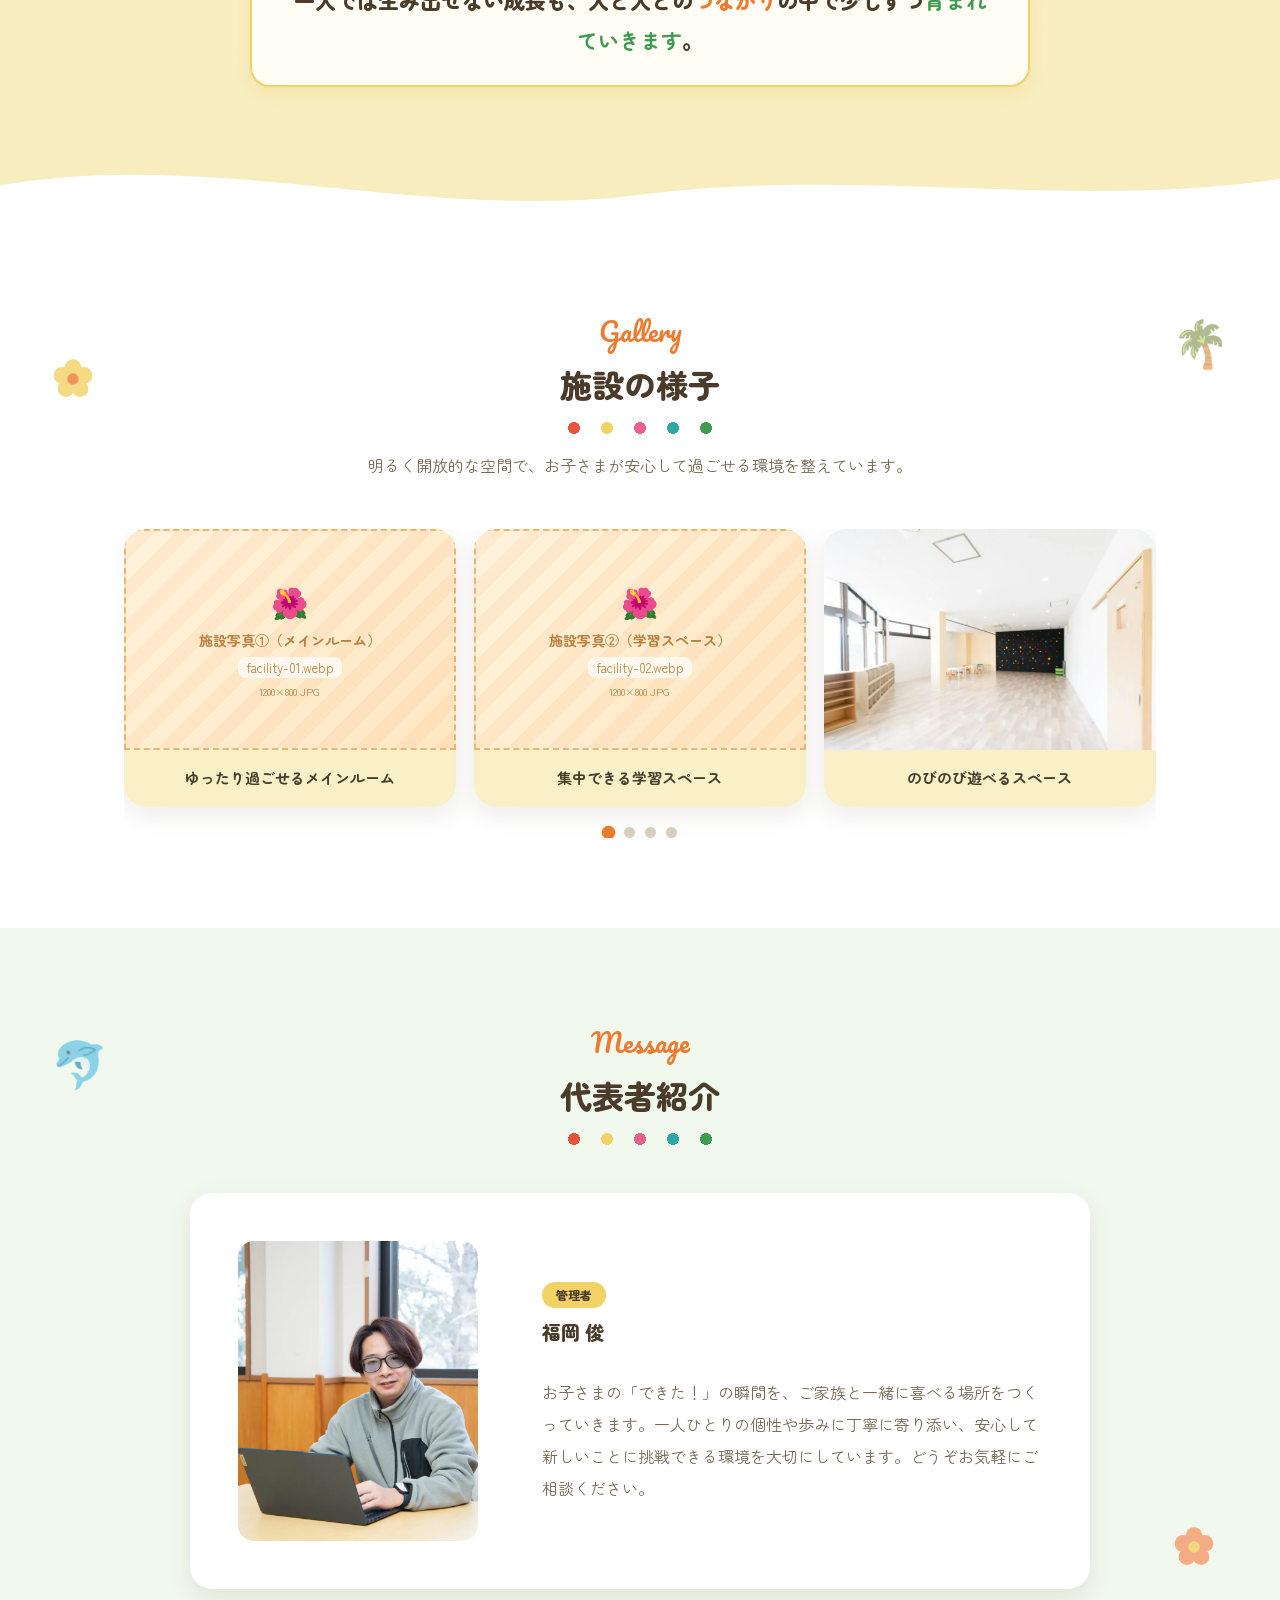
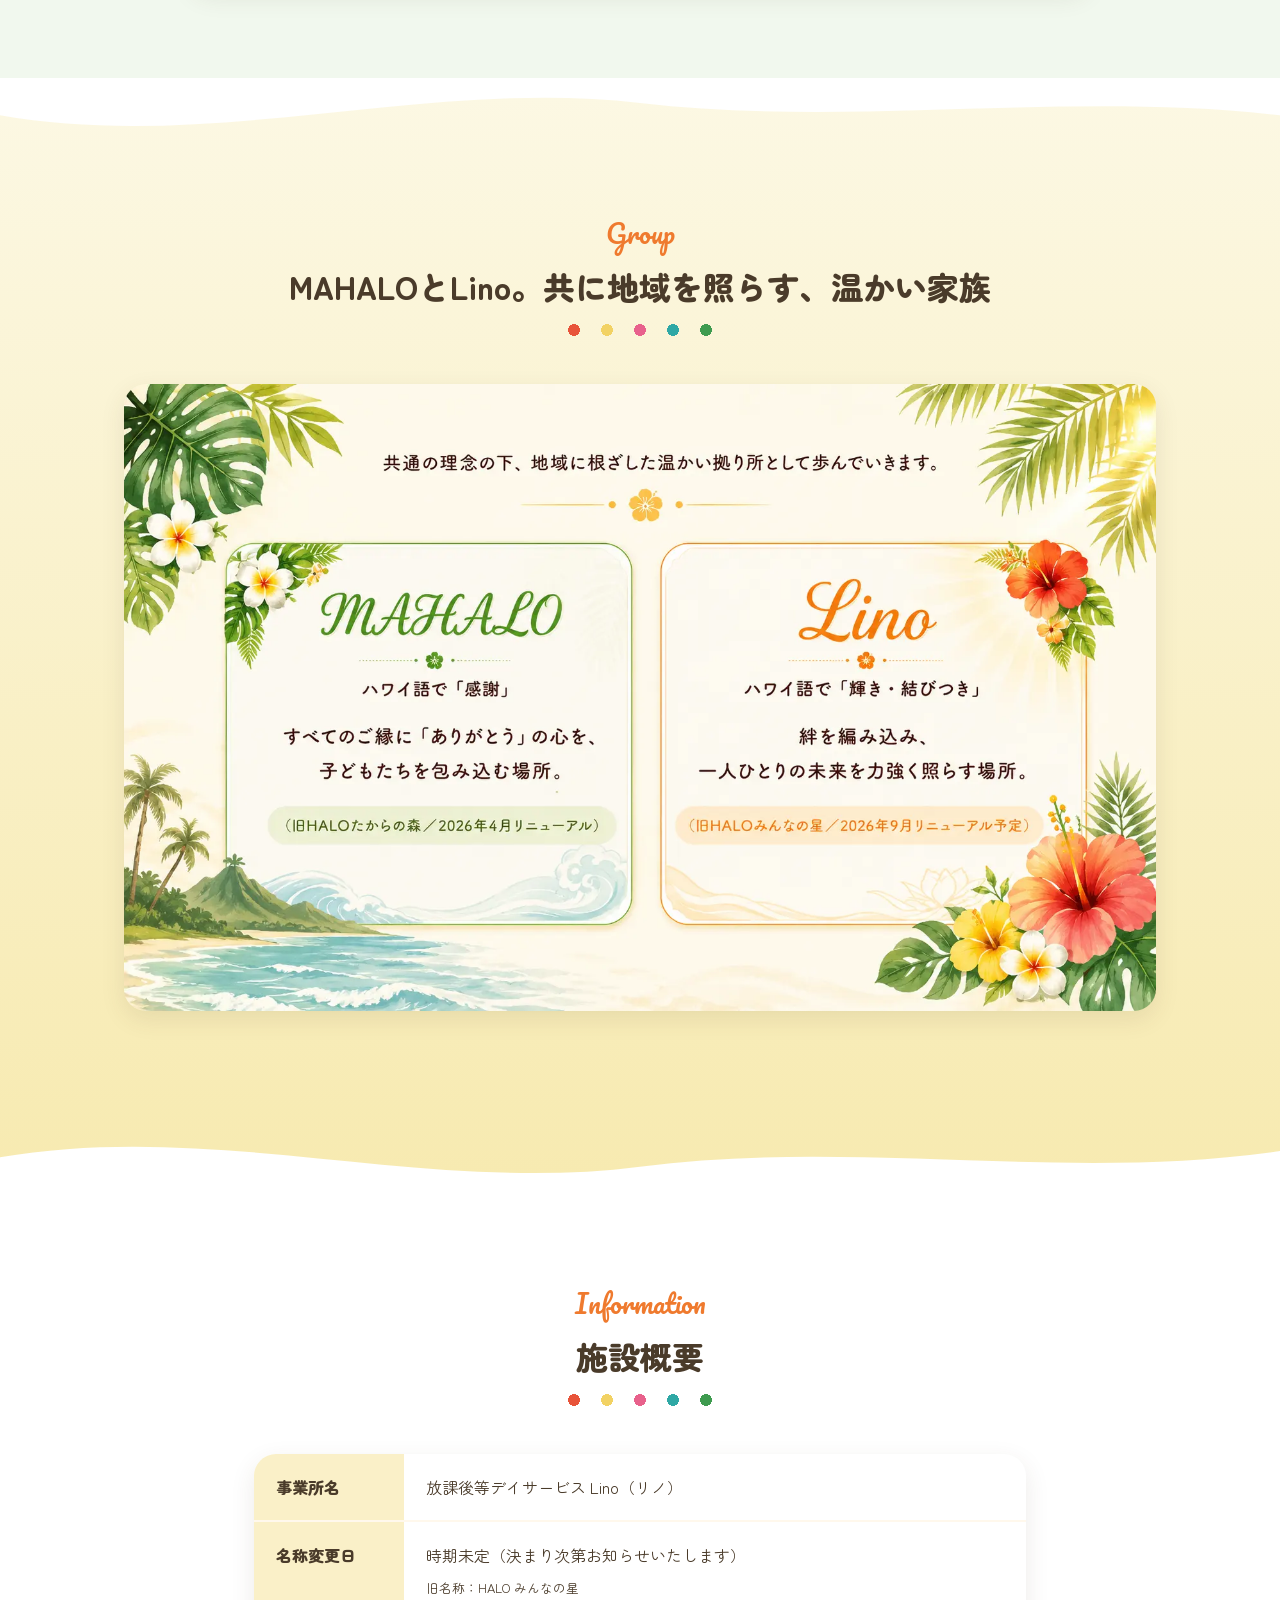
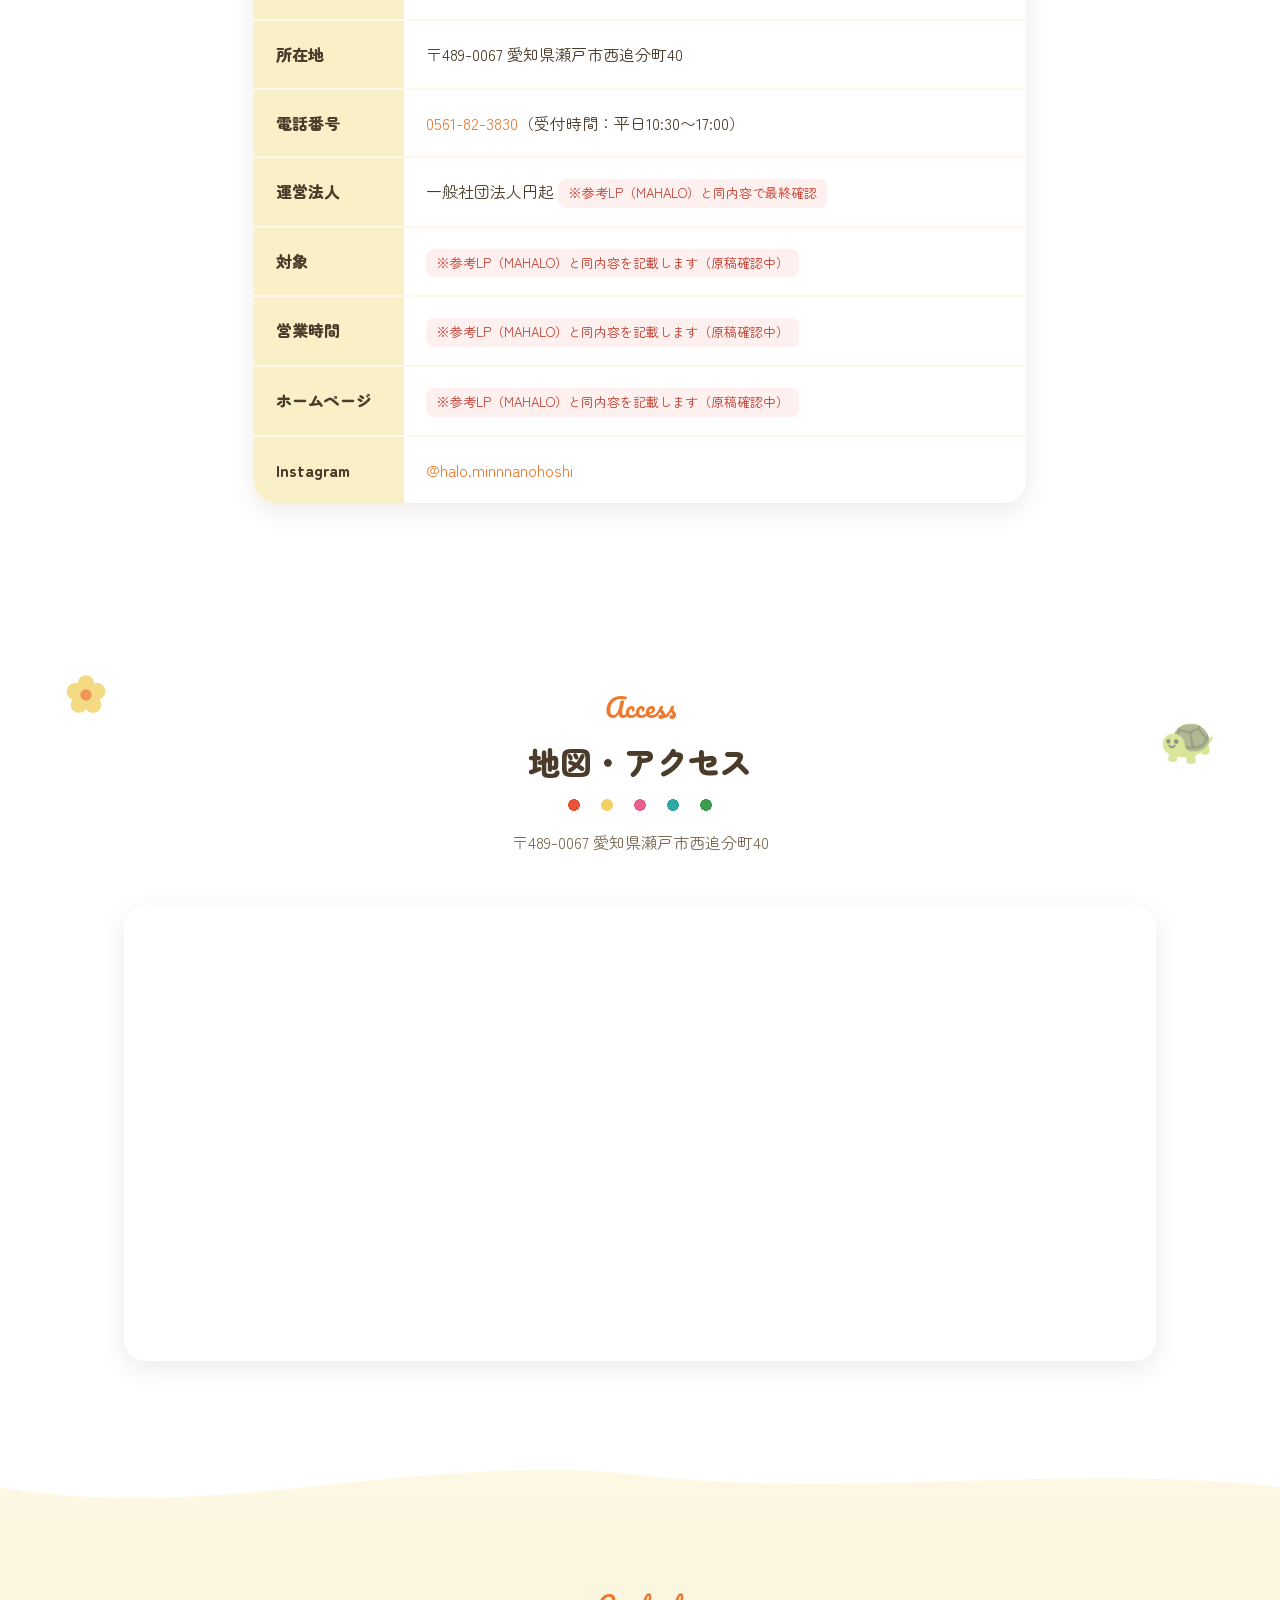
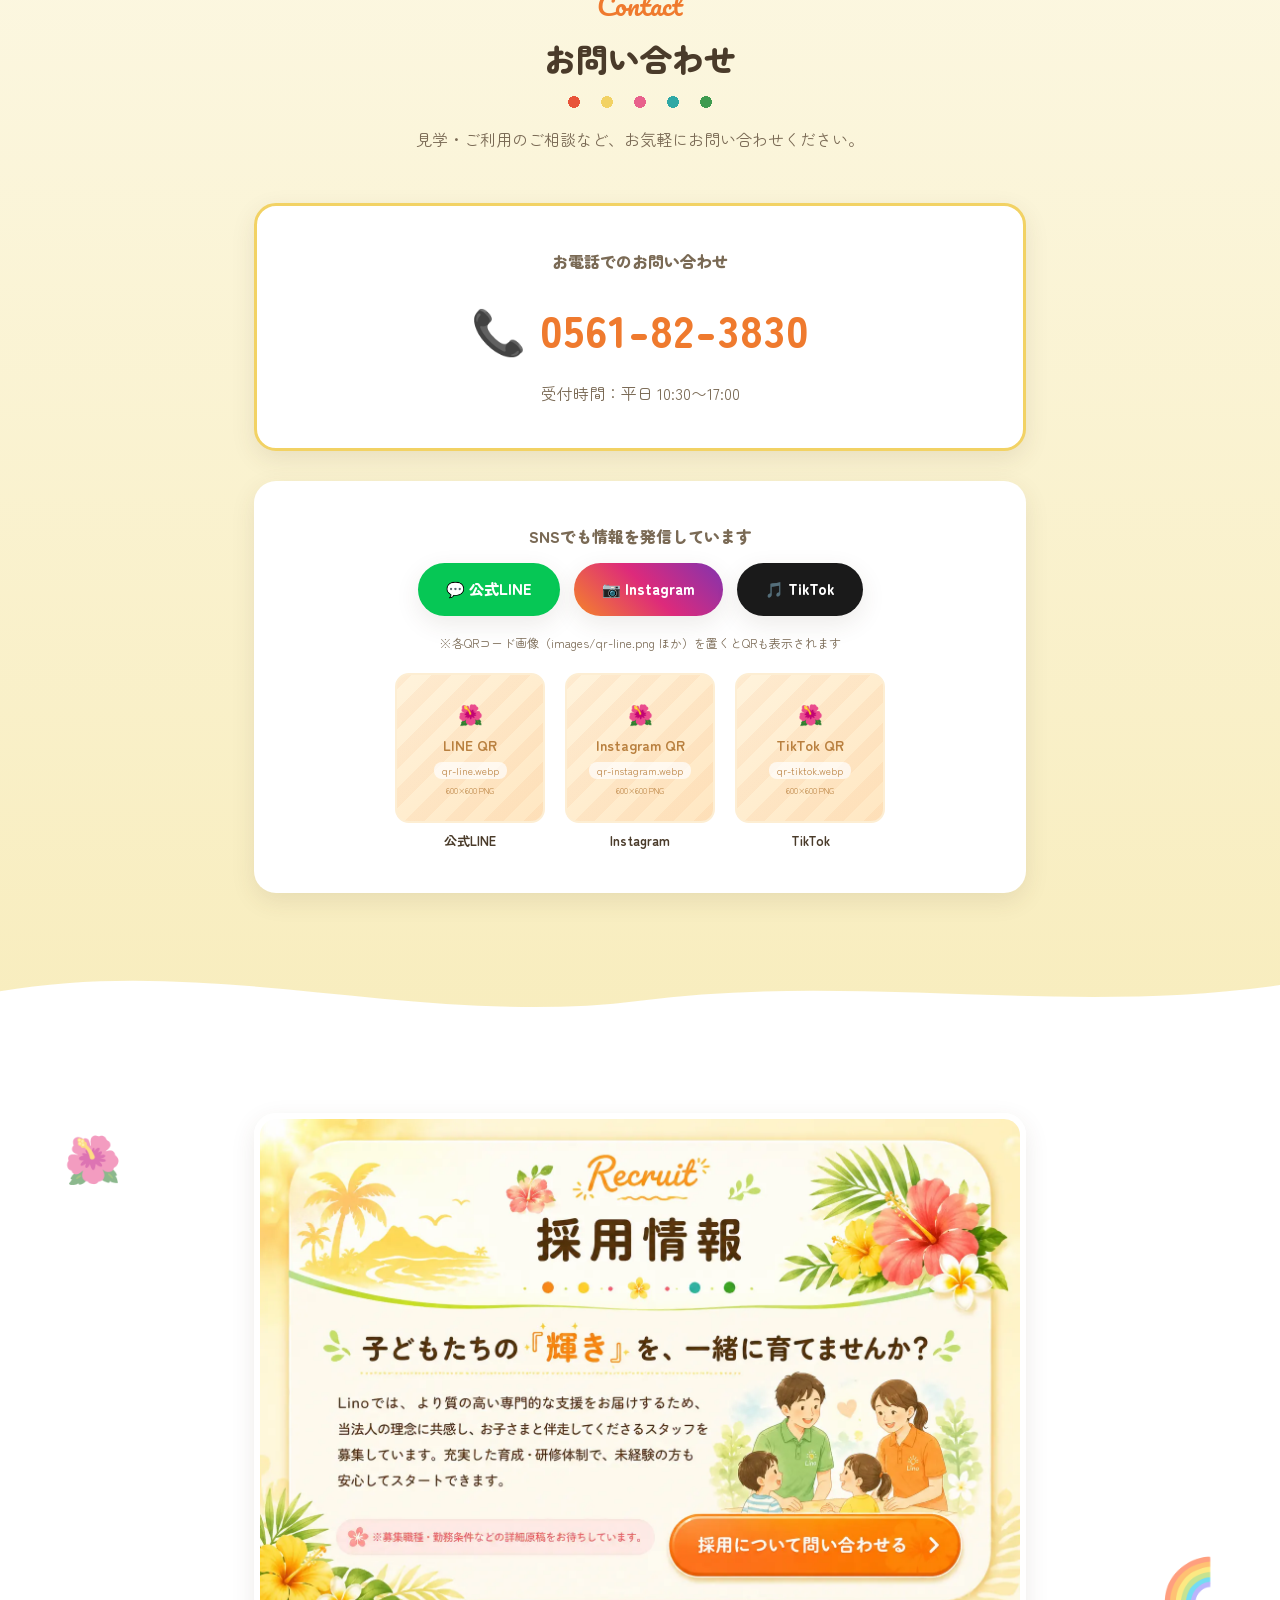
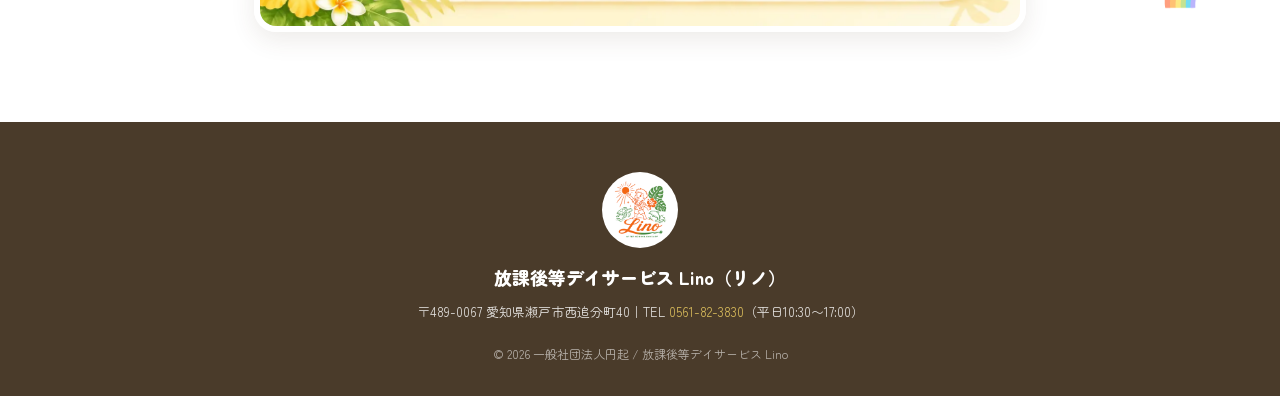
==== commit c59030e6: "成長の輪をCSS製のクリーンなダイアグラムに刷新（AIっぽさを解消） Co-Authored-By: Claude Fable 5 <noreply@anthropic.com> Claude-Ses" ====
--- a/index-2.html
+++ b/index-2.html
@@ -175,22 +175,21 @@
     </div>
 
     <h3 class="sub-title reveal">一人ではなく、みんなで編み込む成長の輪</h3>
-    <picture class="growth-pic reveal">
-      <source media="(max-width: 820px)" srcset="images/growth-circle-sp.webp">
-      <img src="images/growth-circle-pc.webp" alt="一人ではなく、みんなで編み込む成長の輪：お子さまを中心に、ご家族・スタッフ・学校・地域がつながる図" data-hides=".circle-wrap, .growth-lead">
-    </picture>
     <div class="circle-wrap reveal">
+      <div class="circle-orbit" aria-hidden="true">
+        <svg viewBox="0 0 100 100"><circle cx="50" cy="50" r="47" fill="none" stroke="#E9B93B" stroke-width="0.9" stroke-dasharray="0.1 3.4" stroke-linecap="round"/></svg>
+      </div>
       <div class="circle-center">
-        <span class="circle-icon">😊</span>
+        <span class="circle-icon" aria-hidden="true">🌺</span>
         <b>お子さま</b>
         <small>未来を笑顔で輝かせる主役</small>
       </div>
-      <div class="circle-item c1"><span>👨‍👩‍👧</span><b>ご家族</b><small>寄り添う光、一番の安心基地</small></div>
-      <div class="circle-item c2"><span>🤝</span><b>スタッフ</b><small>丁寧に向き合い、可能性を引き出す伴走者</small></div>
-      <div class="circle-item c3"><span>🏫</span><b>学校</b><small>安心してつながれる社会への扉</small></div>
-      <div class="circle-item c4"><span>🏘️</span><b>地域</b><small>安心してつながれる社会への扉</small></div>
-    </div>
-    <p class="about-lead growth-lead reveal">一人では生み出せない成長も、<br class="sp-only">人と人とのつながりの中で少しずつ育まれていきます。</p>
+      <div class="circle-item c1"><span class="ci-badge y" aria-hidden="true">👨‍👩‍👧</span><b>ご家族</b><small>寄り添う光、<br>一番の安心基地</small></div>
+      <div class="circle-item c2"><span class="ci-badge o" aria-hidden="true">🤝</span><b>スタッフ</b><small>丁寧に向き合い、<br>可能性を引き出す伴走者</small></div>
+      <div class="circle-item c3"><span class="ci-badge g" aria-hidden="true">🏫</span><b>学校</b><small>安心してつながれる<br>社会への扉</small></div>
+      <div class="circle-item c4"><span class="ci-badge t" aria-hidden="true">🏘️</span><b>地域</b><small>安心してつながれる<br>社会への扉</small></div>
+    </div>
+    <p class="growth-message reveal">一人では生み出せない成長も、<br class="sp-only">人と人との<em>つながり</em>の中で<br class="sp-only">少しずつ<strong>育まれていきます</strong>。</p>
   </div>
   <div class="wave wave-bottom" aria-hidden="true"><svg viewBox="0 0 1440 90" preserveAspectRatio="none"><path d="M0,48 C240,0 480,96 720,60 C960,24 1200,80 1440,40 L1440,90 L0,90 Z"/></svg></div>
 </section>
--- a/css/style.css
+++ b/css/style.css
@@ -479,36 +479,70 @@
   .growth-pic img, .section-pic img { border-width: 3px; border-radius: 16px; }
 }
 
-/* 成長の輪（CSS版フォールバック） */
+/* 成長の輪（CSS版・クリーンなダイアグラムデザイン） */
 .circle-wrap {
-  position: relative; width: min(560px, 92vw); height: min(560px, 92vw);
+  position: relative; width: min(640px, 94vw); height: min(640px, 94vw);
   margin: 0 auto;
 }
+.circle-orbit { position: absolute; inset: 6%; opacity: .9; animation: orbitSpin 90s linear infinite; }
+.circle-orbit svg { width: 100%; height: 100%; }
+@keyframes orbitSpin { to { transform: rotate(360deg); } }
 .circle-center, .circle-item {
   position: absolute; display: flex; flex-direction: column; align-items: center; justify-content: center;
-  text-align: center; border-radius: 50%; padding: 14px;
-  box-shadow: var(--shadow); line-height: 1.4;
+  text-align: center; border-radius: 50%; padding: 12px;
+  line-height: 1.45; background: #fff;
 }
 .circle-center {
-  width: 38%; height: 38%; left: 31%; top: 31%;
-  background: radial-gradient(circle at 35% 30%, #F8E7A8, #F2D264);
-  border: 4px solid #fff; z-index: 2;
-}
-.circle-center b { font-size: clamp(15px, 3vw, 20px); }
-.circle-center small { font-size: clamp(9px, 1.7vw, 12px); color: var(--brown); }
-.circle-icon { font-size: clamp(22px, 4vw, 34px); }
-.circle-item { width: 30%; height: 30%; background: var(--green-soft); border: 3px solid #fff; }
-.circle-item.c1 { background: var(--pink-soft); }
-.circle-item.c2 { background: var(--teal-soft); }
-.circle-item.c3 { background: var(--yellow-soft); }
-.circle-item.c4 { background: var(--green-soft); }
-.circle-item span { font-size: clamp(18px, 3.4vw, 28px); }
-.circle-item b { font-size: clamp(12px, 2.4vw, 16px); }
-.circle-item small { font-size: clamp(8px, 1.45vw, 10.5px); color: var(--brown-soft); }
-.c1 { top: 0; left: 35%; }
-.c2 { top: 35%; left: 0; }
-.c3 { bottom: 0; left: 35%; }
-.c4 { top: 35%; right: 0; }
+  width: 36%; height: 36%; left: 32%; top: 32%; z-index: 2;
+  background: radial-gradient(circle at 35% 28%, #FFF8DC 0%, #F8E7A8 55%, #F2D264 100%);
+  border: 5px solid #fff;
+  box-shadow: 0 10px 28px rgba(233, 185, 59, .45), 0 0 0 1px rgba(233,185,59,.35);
+  animation: centerBreath 5s ease-in-out infinite;
+}
+@keyframes centerBreath { 0%,100% { transform: scale(1); } 50% { transform: scale(1.04); } }
+.circle-center b { font-size: clamp(17px, 3.2vw, 24px); letter-spacing: .04em; }
+.circle-center small { font-size: clamp(9px, 1.7vw, 12px); color: var(--orange-dark); font-weight: 700; margin-top: 2px; }
+.circle-icon { font-size: clamp(20px, 3.4vw, 30px); margin-bottom: 2px; }
+.circle-item {
+  width: 29%; height: 29%;
+  box-shadow: var(--shadow);
+  animation: itemFloat 6s ease-in-out infinite;
+}
+.circle-item.c1 { border: 3px solid var(--yellow); animation-delay: 0s; }
+.circle-item.c2 { border: 3px solid var(--orange); animation-delay: 1.5s; }
+.circle-item.c3 { border: 3px solid var(--green); animation-delay: 3s; }
+.circle-item.c4 { border: 3px solid var(--teal); animation-delay: 4.5s; }
+@keyframes itemFloat { 0%,100% { translate: 0 0; } 50% { translate: 0 -7px; } }
+.ci-badge {
+  display: flex; align-items: center; justify-content: center;
+  width: clamp(30px, 6vw, 46px); height: clamp(30px, 6vw, 46px); border-radius: 50%;
+  font-size: clamp(15px, 3vw, 24px); margin-bottom: 4px;
+}
+.ci-badge.y { background: var(--yellow-soft); }
+.ci-badge.o { background: #FDEBDC; }
+.ci-badge.g { background: var(--green-soft); }
+.ci-badge.t { background: var(--teal-soft); }
+.circle-item b { font-size: clamp(13px, 2.5vw, 18px); color: var(--green); letter-spacing: .04em; }
+.circle-item.c2 b { color: var(--orange-dark); }
+.circle-item.c4 b { color: var(--teal); }
+.circle-item small { font-size: clamp(8px, 1.5vw, 11px); color: var(--brown-soft); margin-top: 2px; }
+.c1 { top: 0; left: 35.5%; }
+.c2 { top: 35.5%; left: 0; }
+.c3 { bottom: 0; left: 35.5%; }
+.c4 { top: 35.5%; right: 0; }
+@media (prefers-reduced-motion: reduce) {
+  .circle-orbit, .circle-center, .circle-item { animation: none; }
+}
+
+/* 締めのメッセージボックス */
+.growth-message {
+  max-width: 780px; margin: 34px auto 0; padding: 24px 34px;
+  background: #FFFDF4; border: 2px solid var(--yellow); border-radius: 20px;
+  box-shadow: 0 6px 18px rgba(233, 185, 59, .18);
+  text-align: center; font-weight: 800; font-size: clamp(16px, 2.6vw, 21px); line-height: 1.9;
+}
+.growth-message em { font-style: normal; color: var(--orange); }
+.growth-message strong { color: var(--green); }
 
 /* ---------- 施設スライダー ---------- */
 .facility { background: var(--white); }
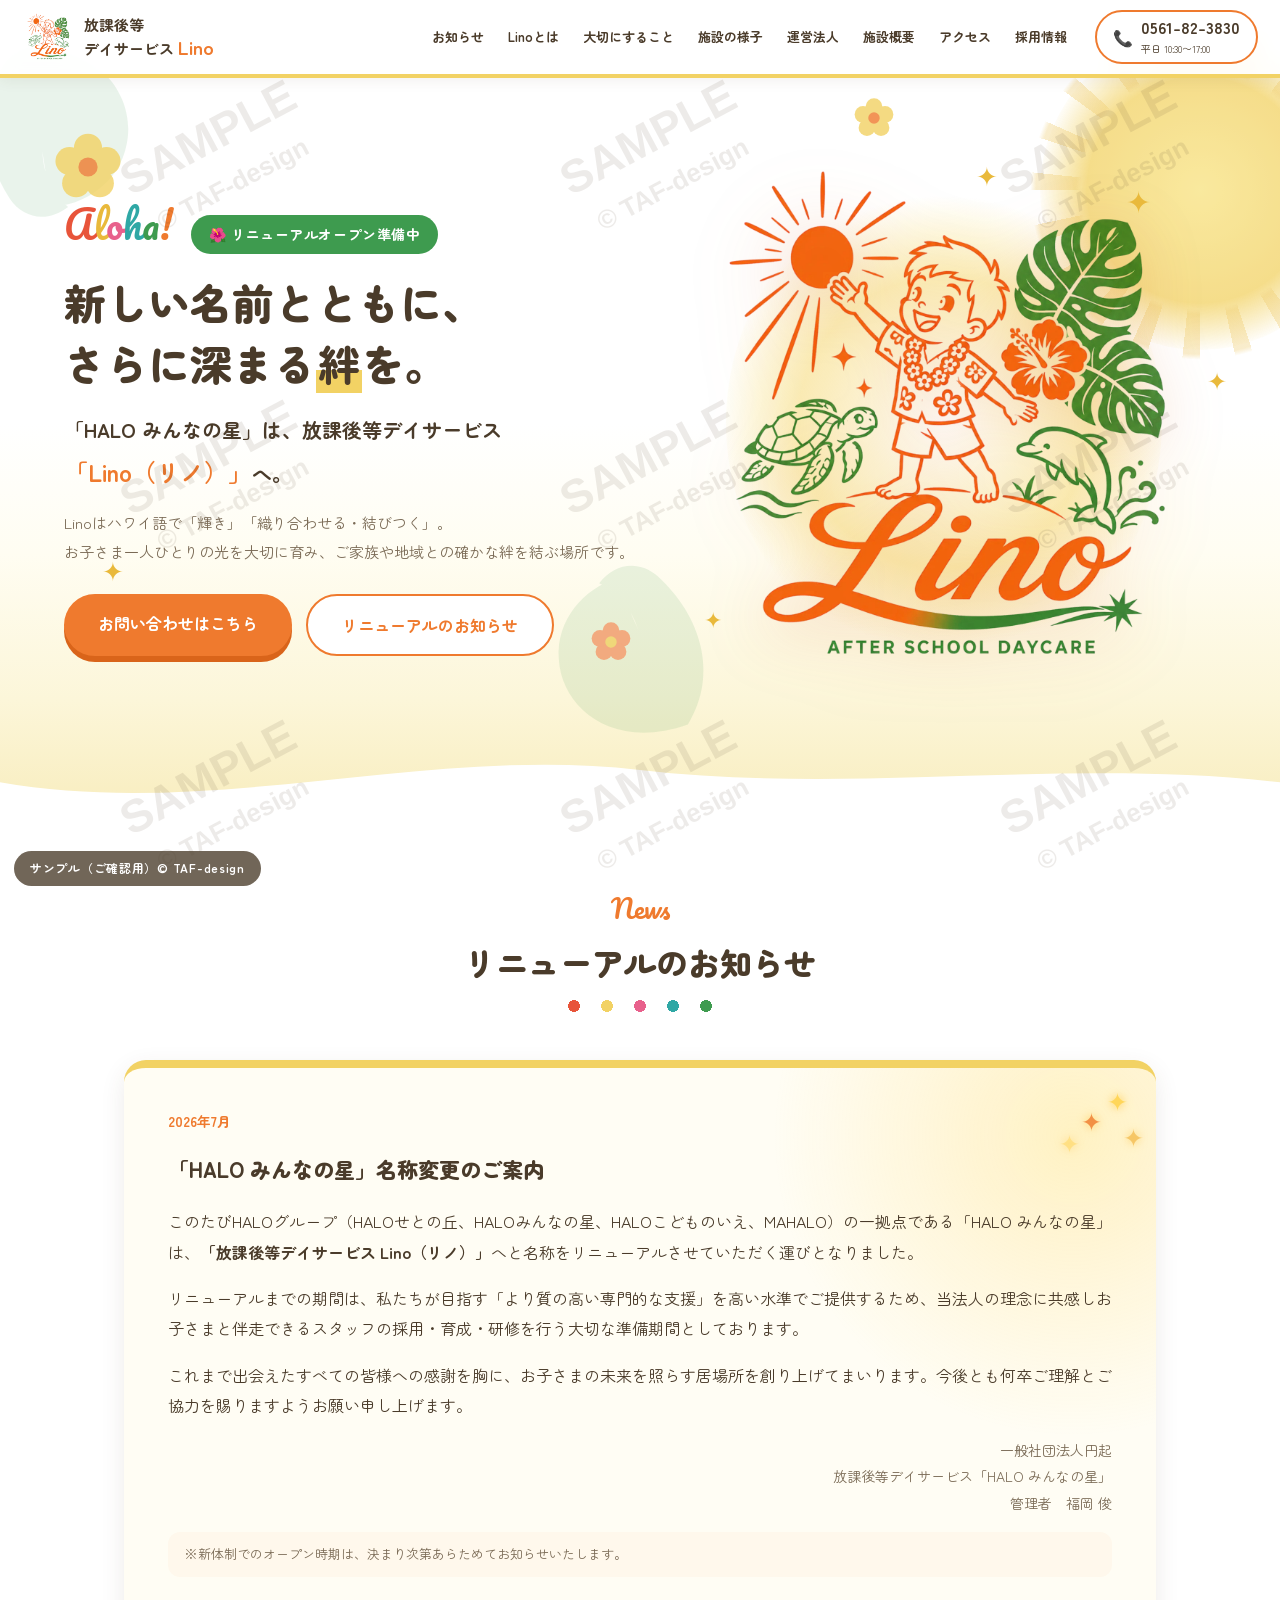
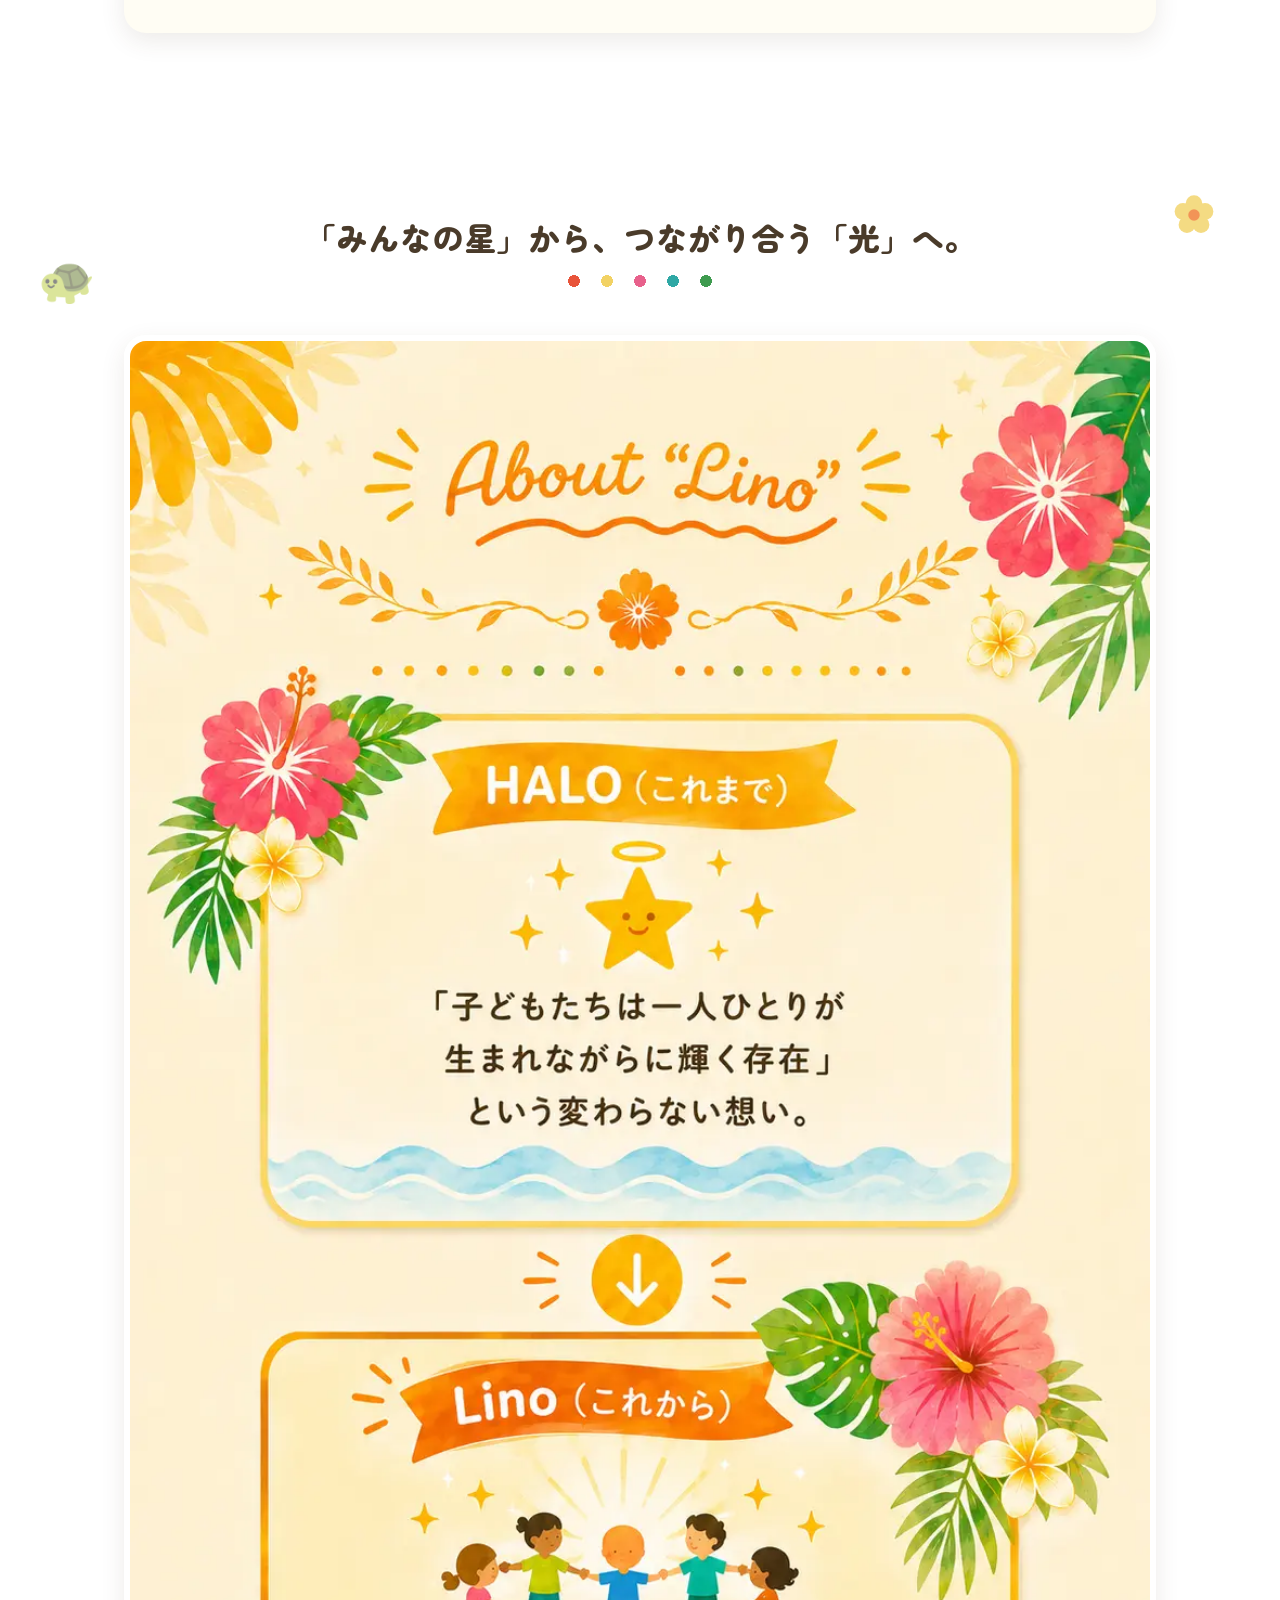
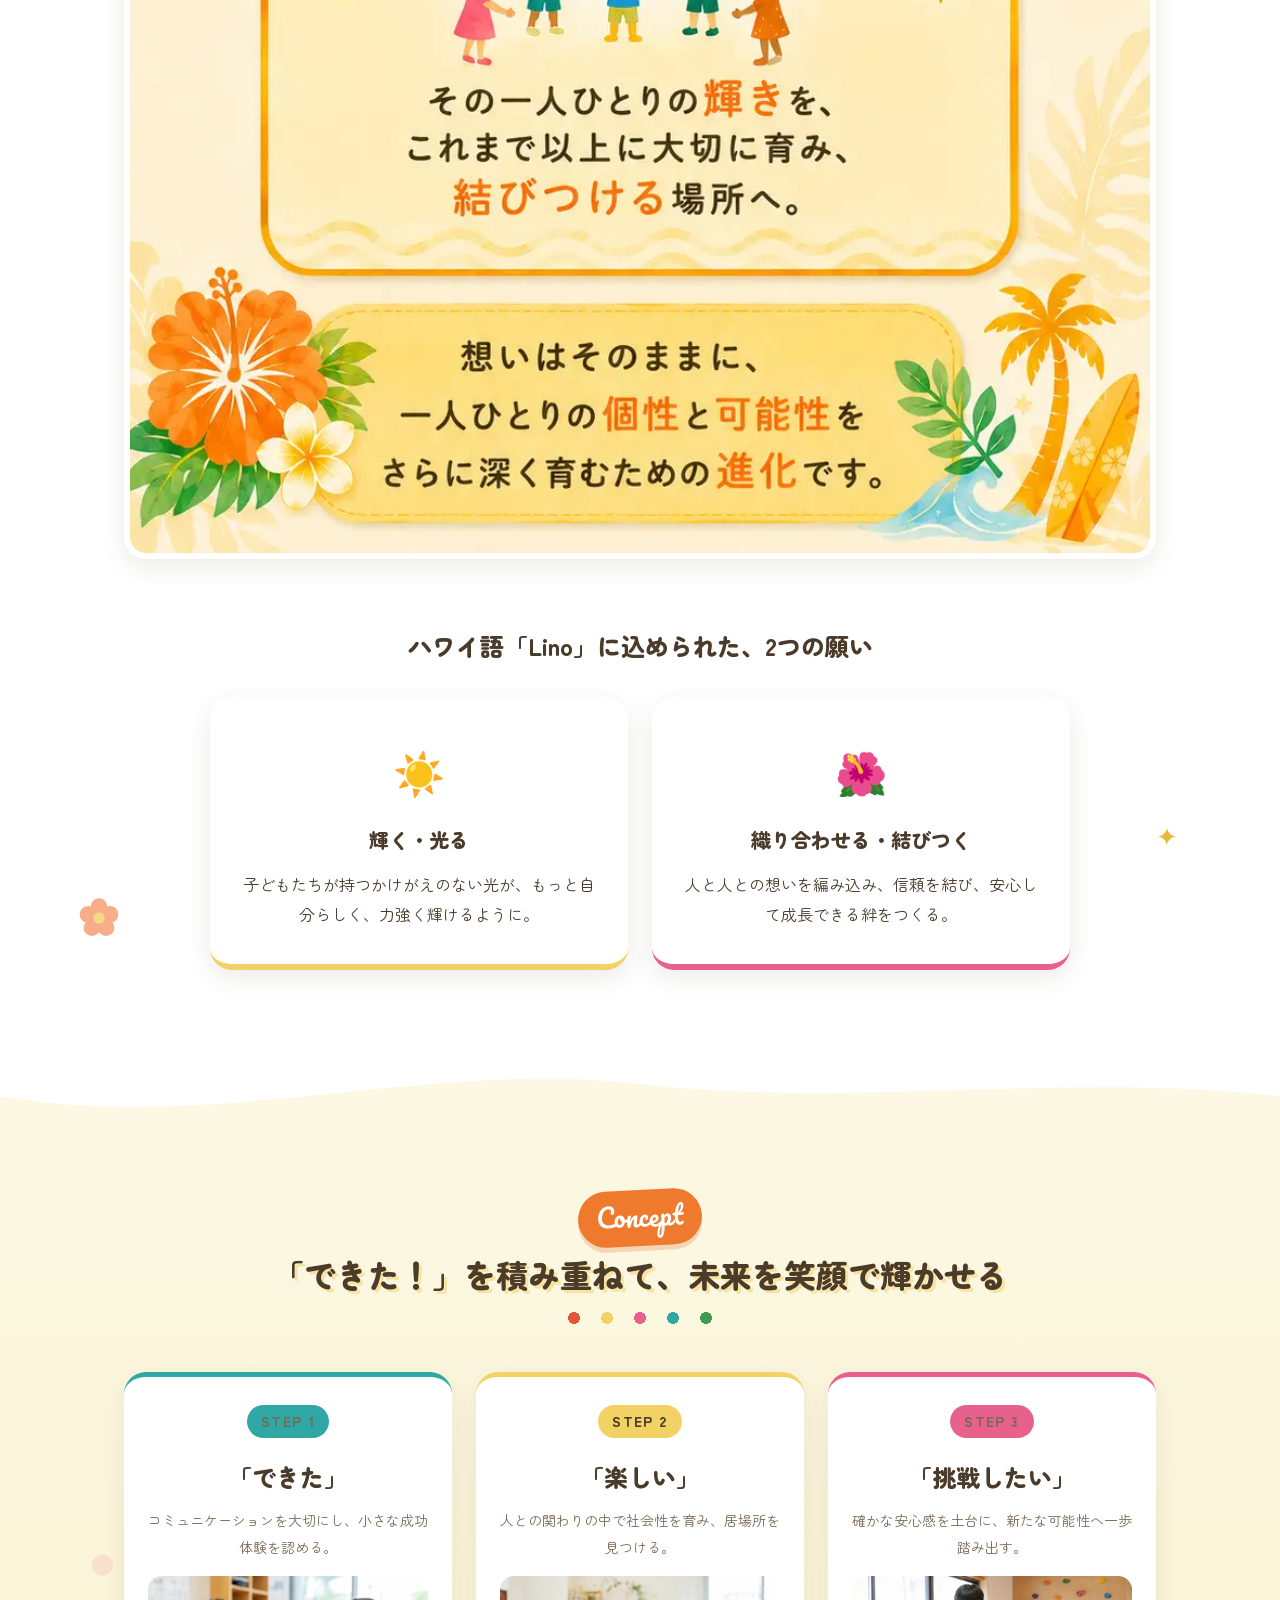
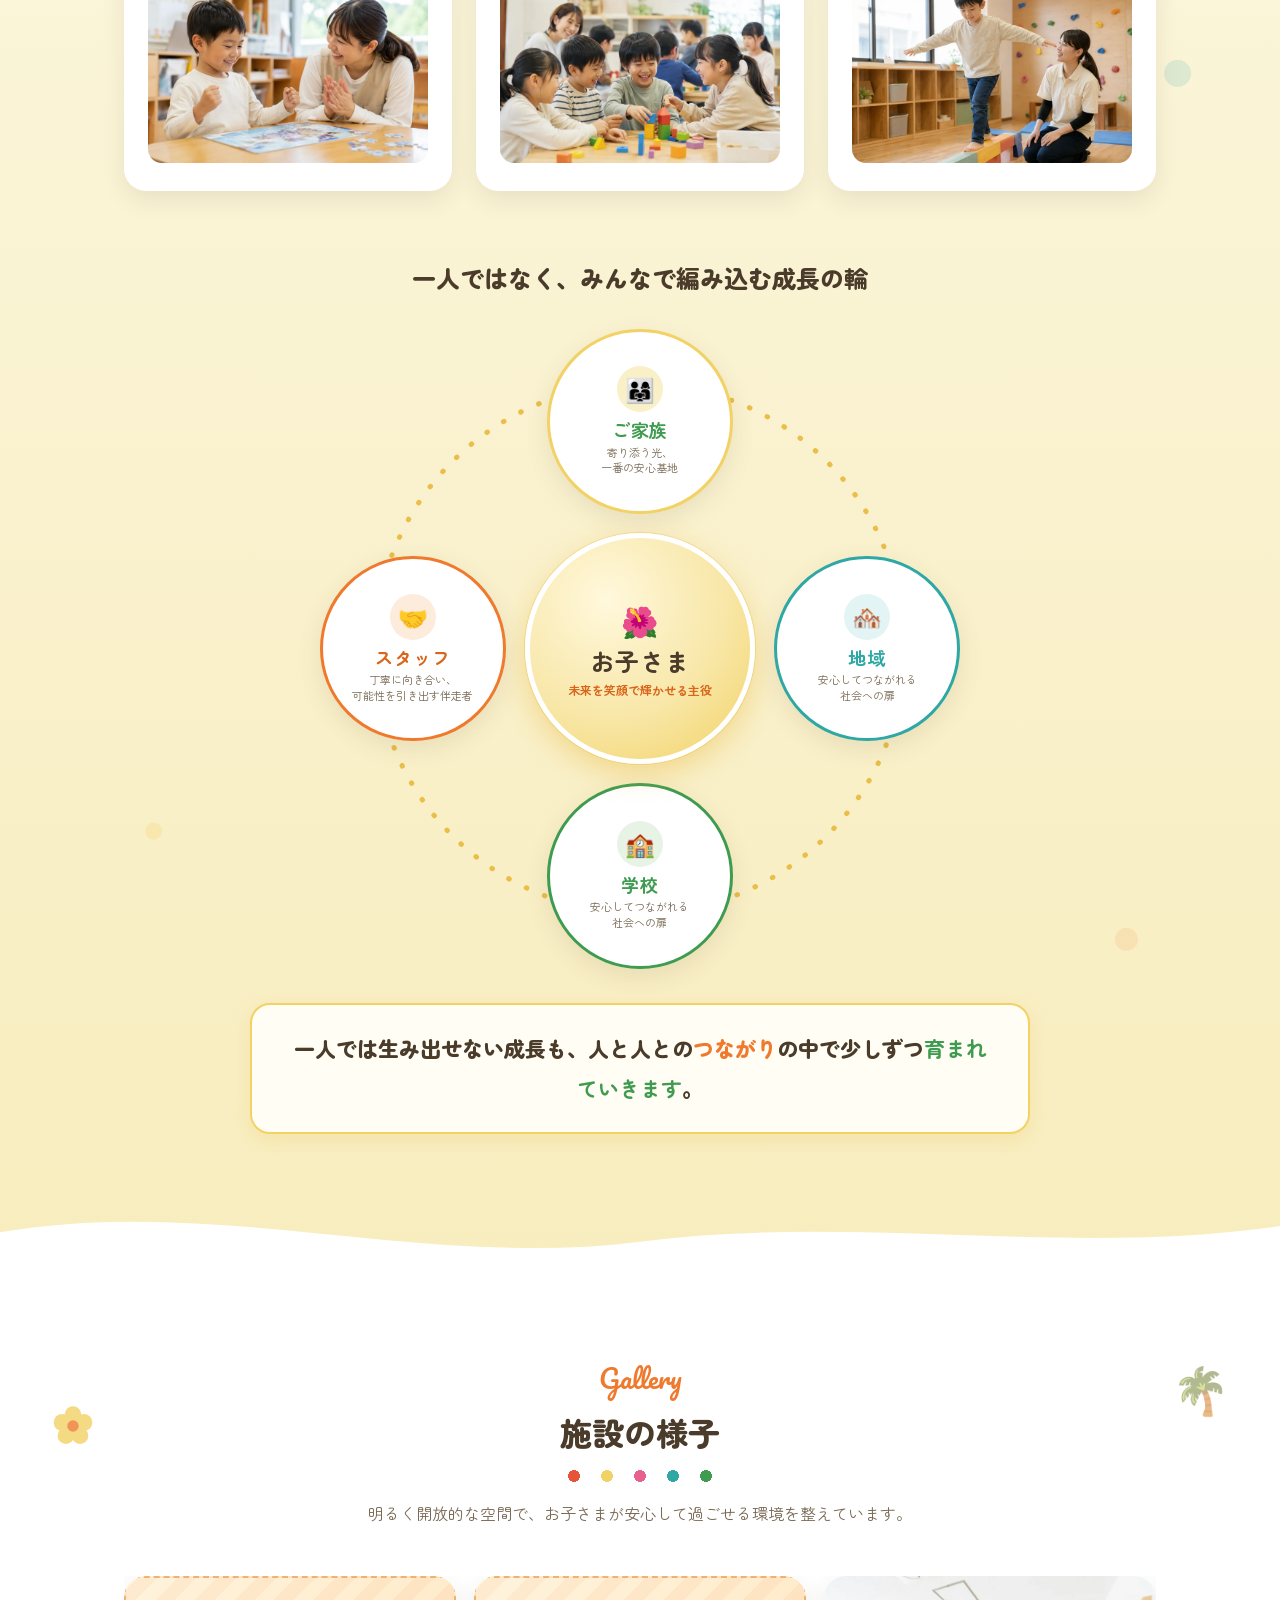
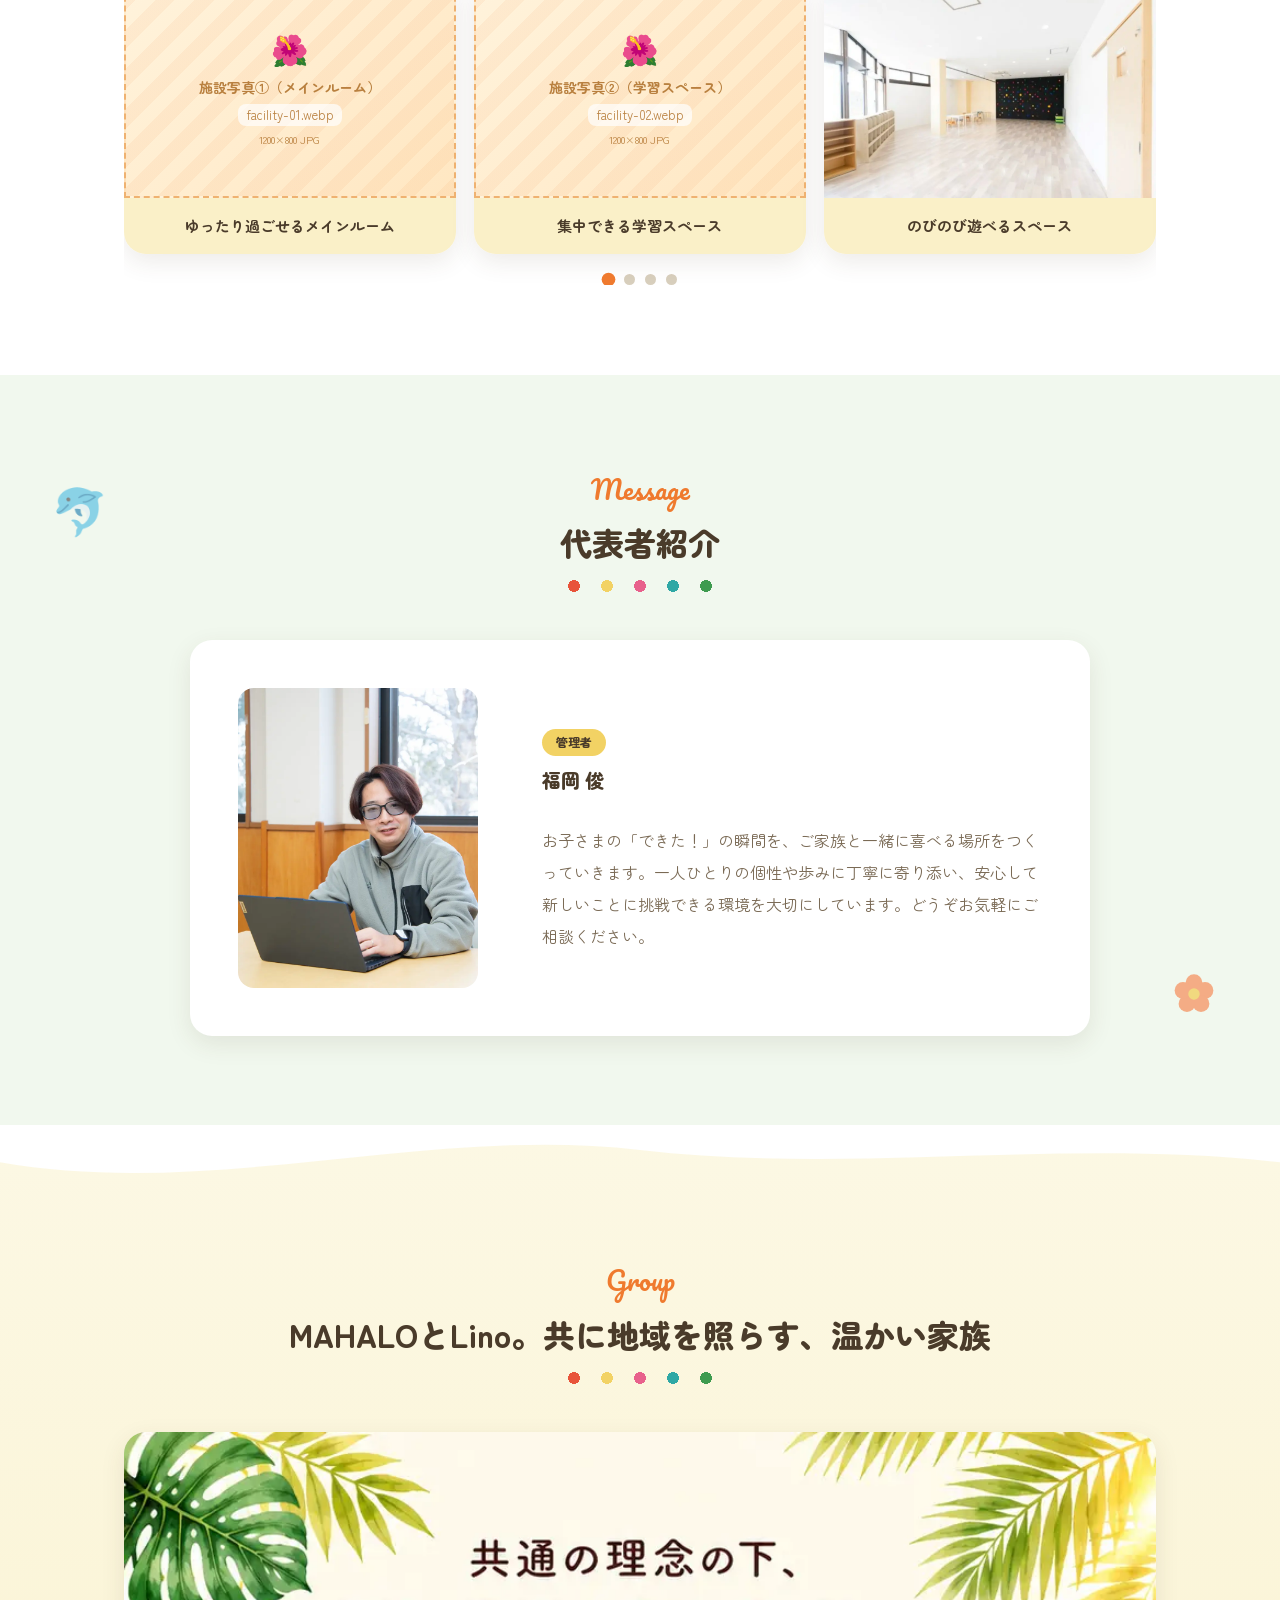
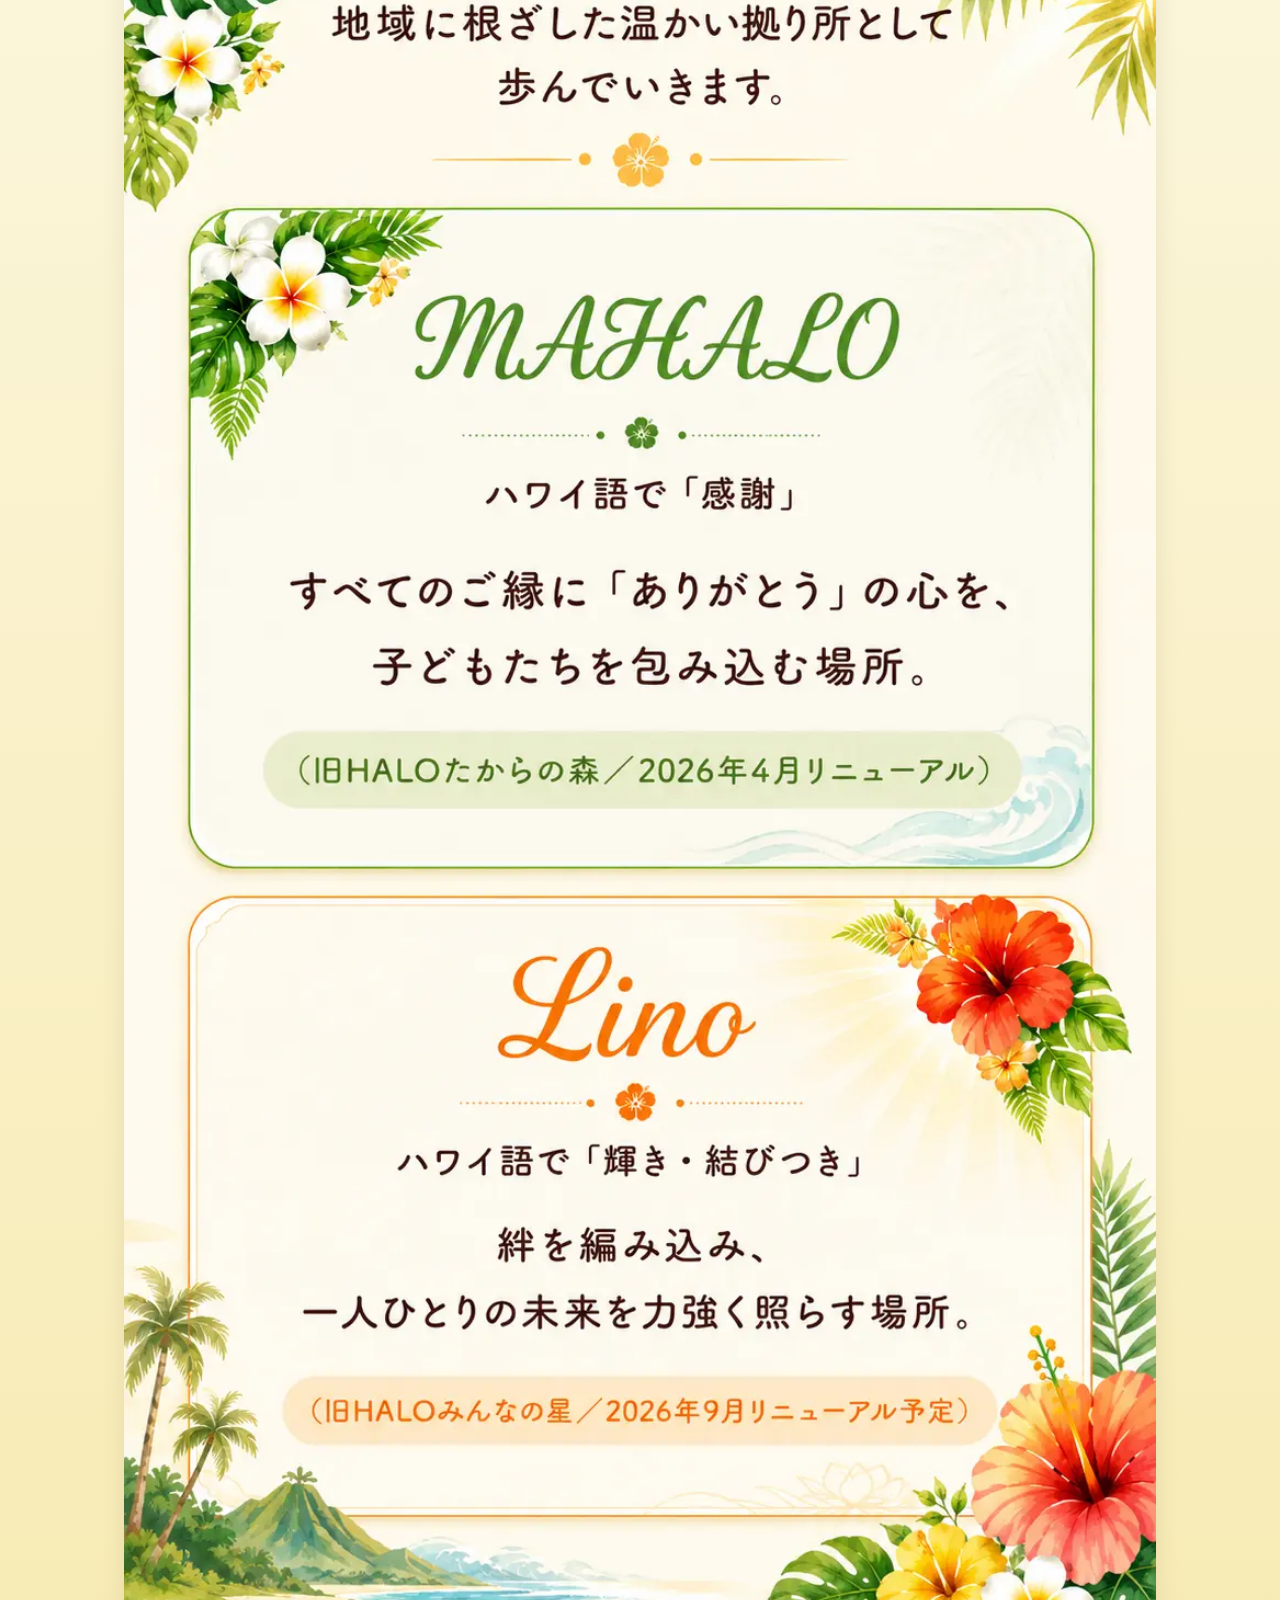
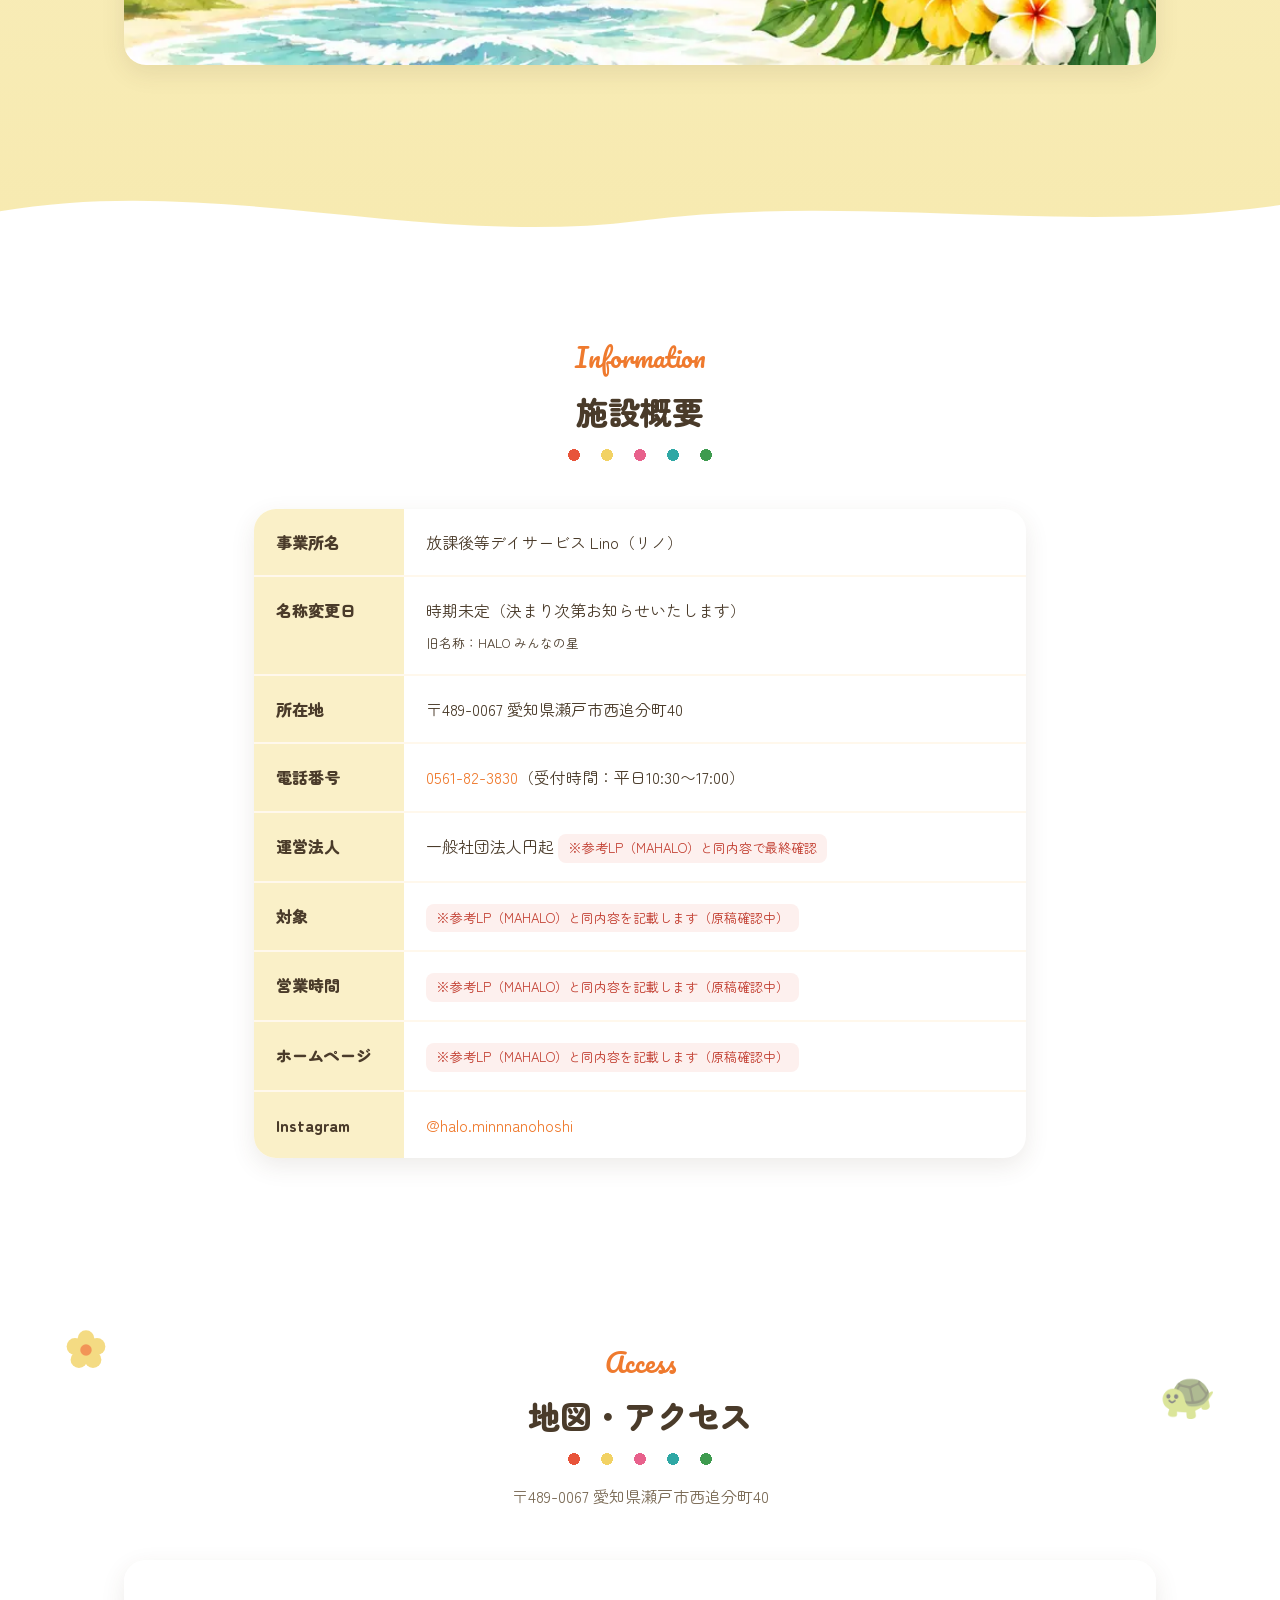
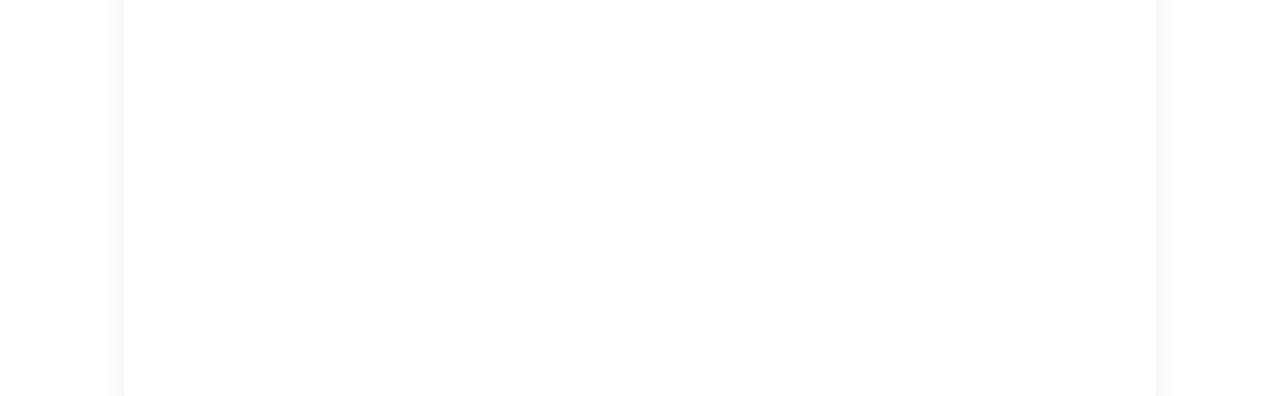
==== commit 63da7e10: "注文済みに伴い透かし構成を入れ替え：index.html=クリーン公開、index-2.html=透かし保管版 Co-Authored-By: Claude Fable 5 <noreply@anth" ====
--- a/index-2.html
+++ b/index-2.html
@@ -1,5 +1,5 @@
 <!doctype html>
-<html lang="ja">
+<html lang="ja" data-sample>
 <head>
 <meta charset="utf-8">
 <meta name="viewport" content="width=device-width, initial-scale=1">
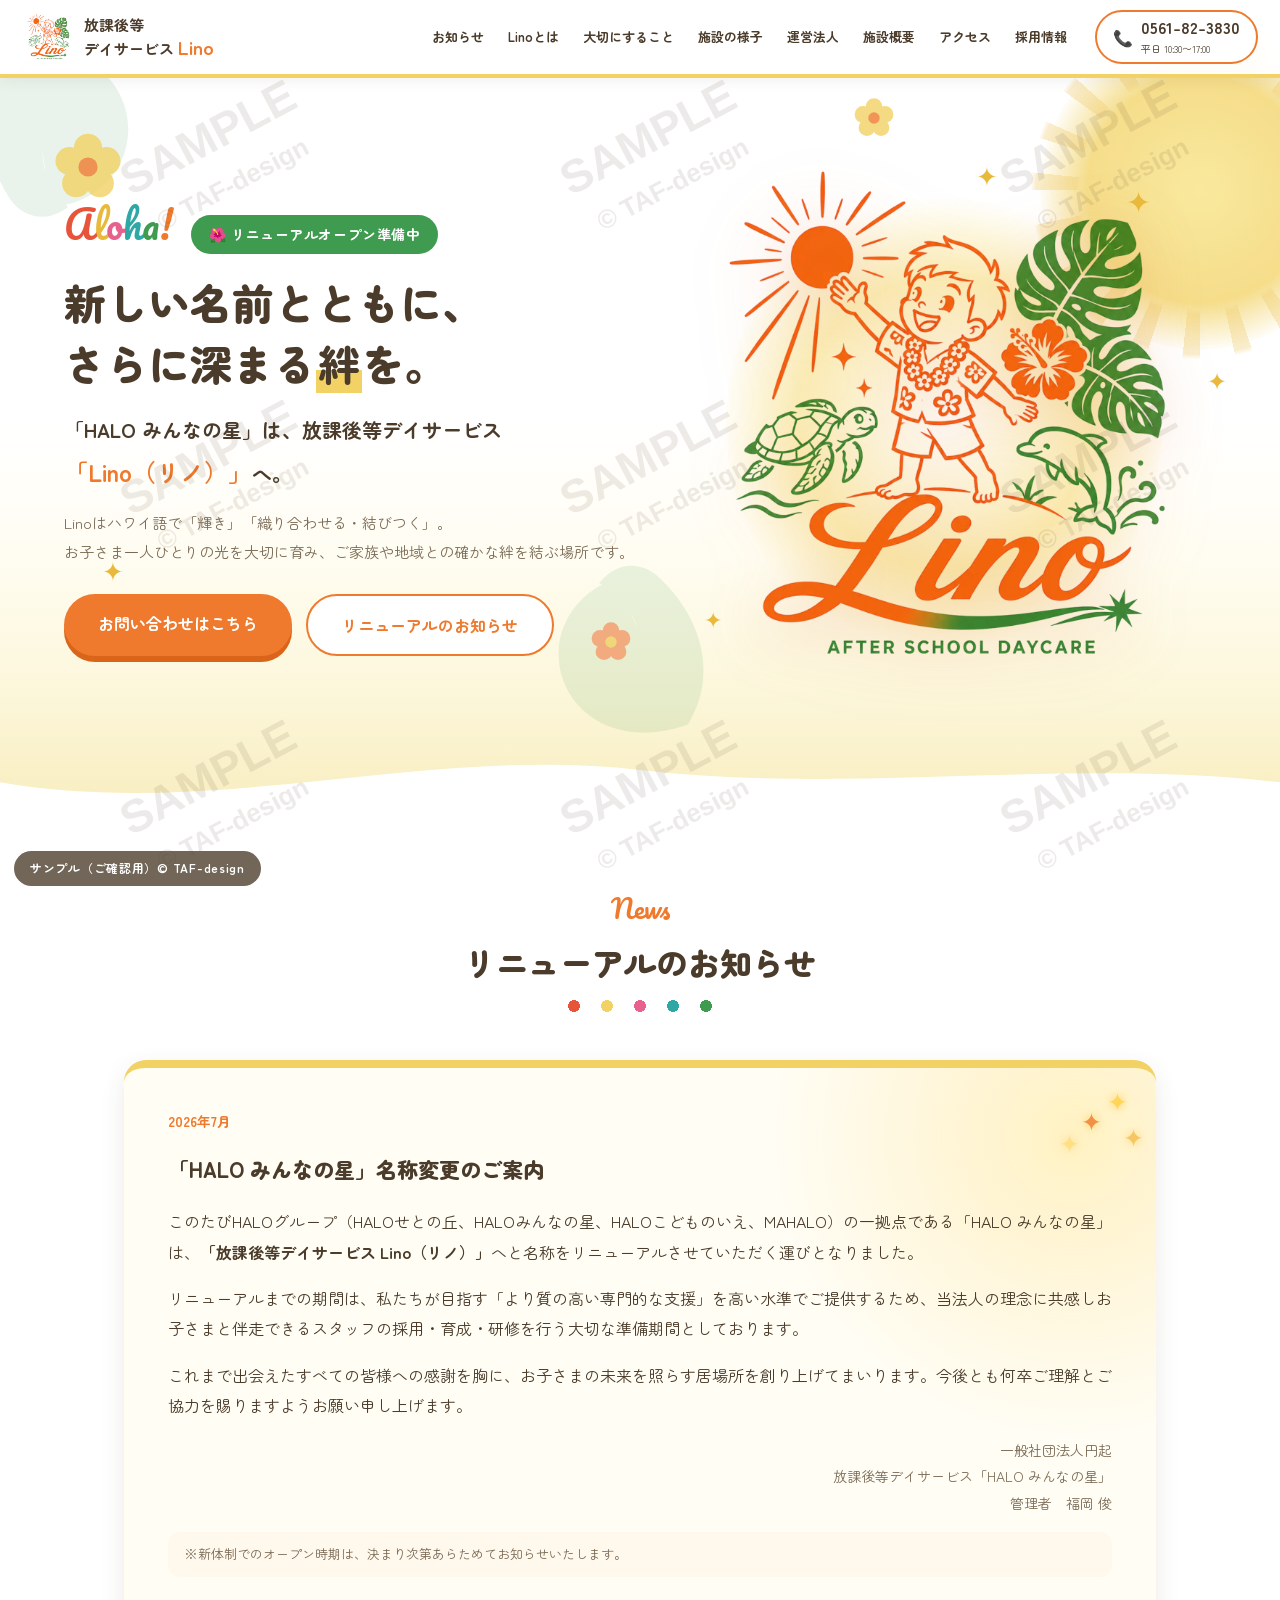
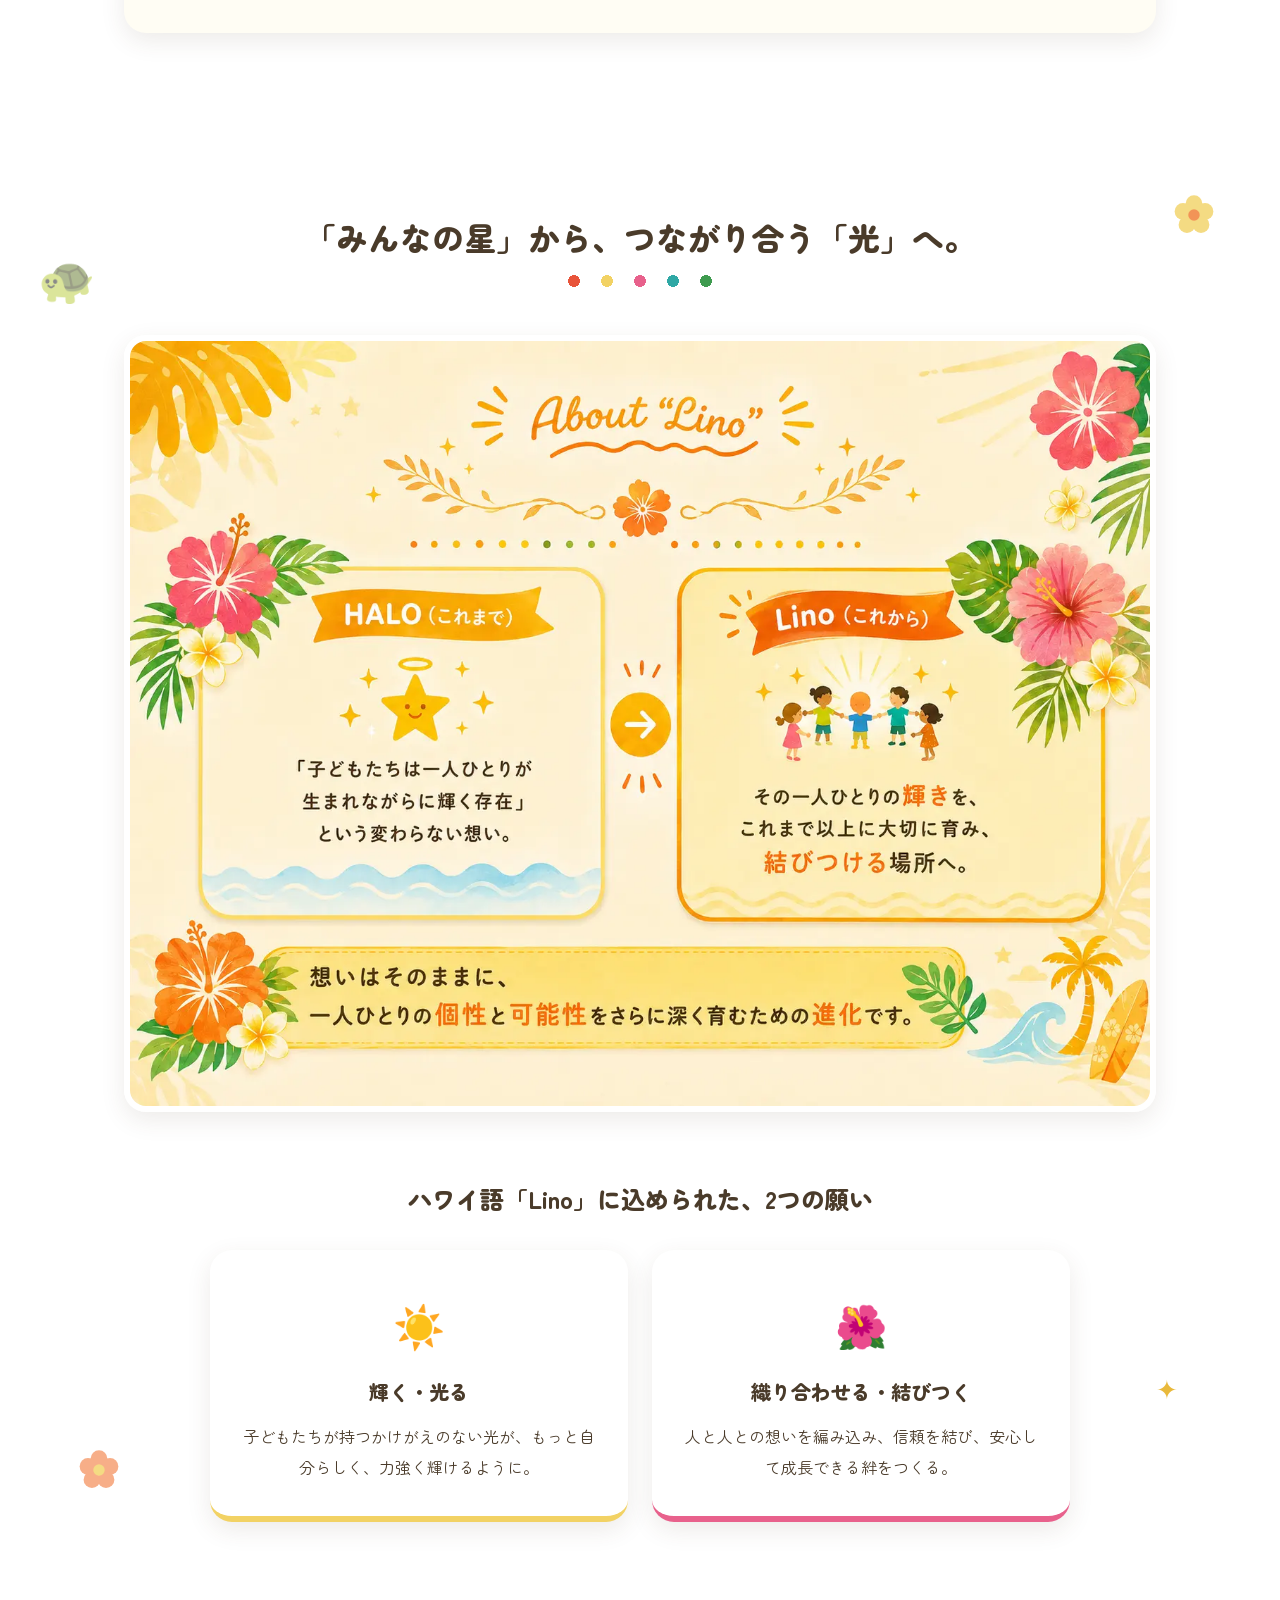
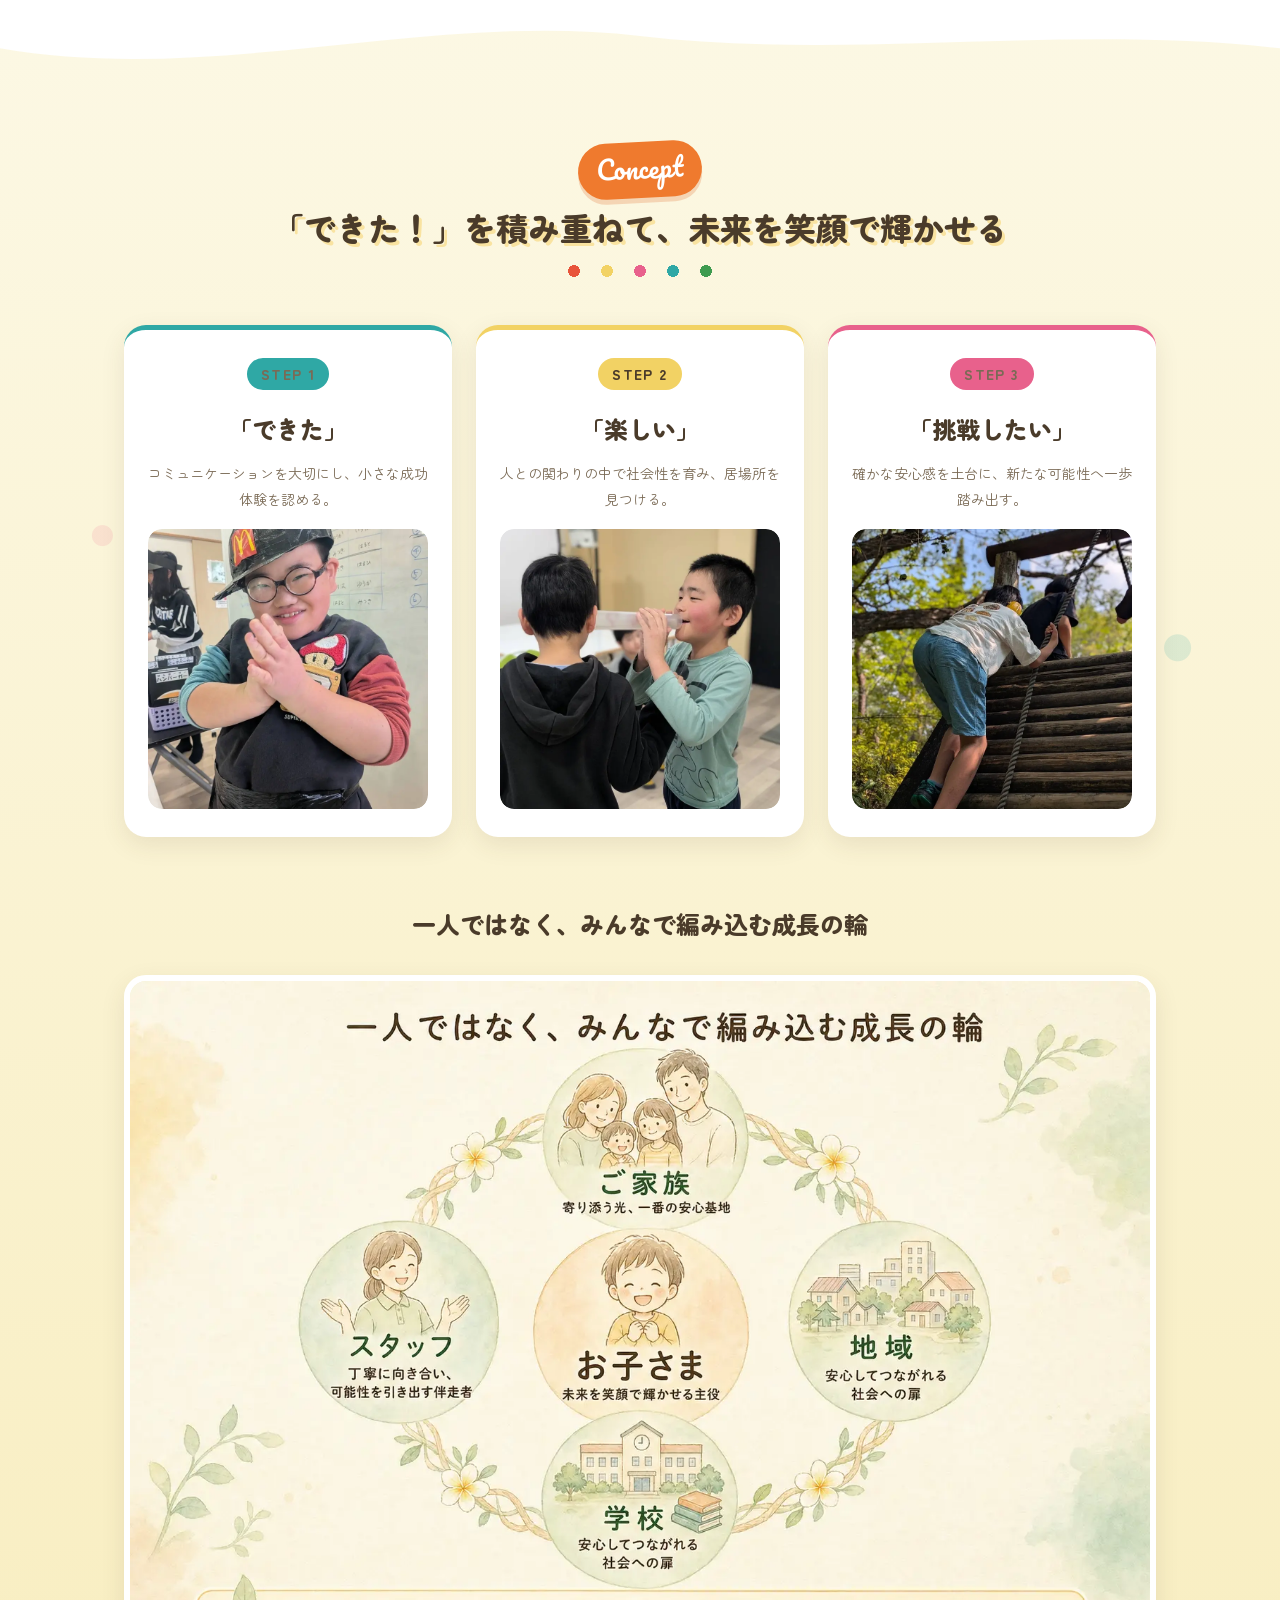
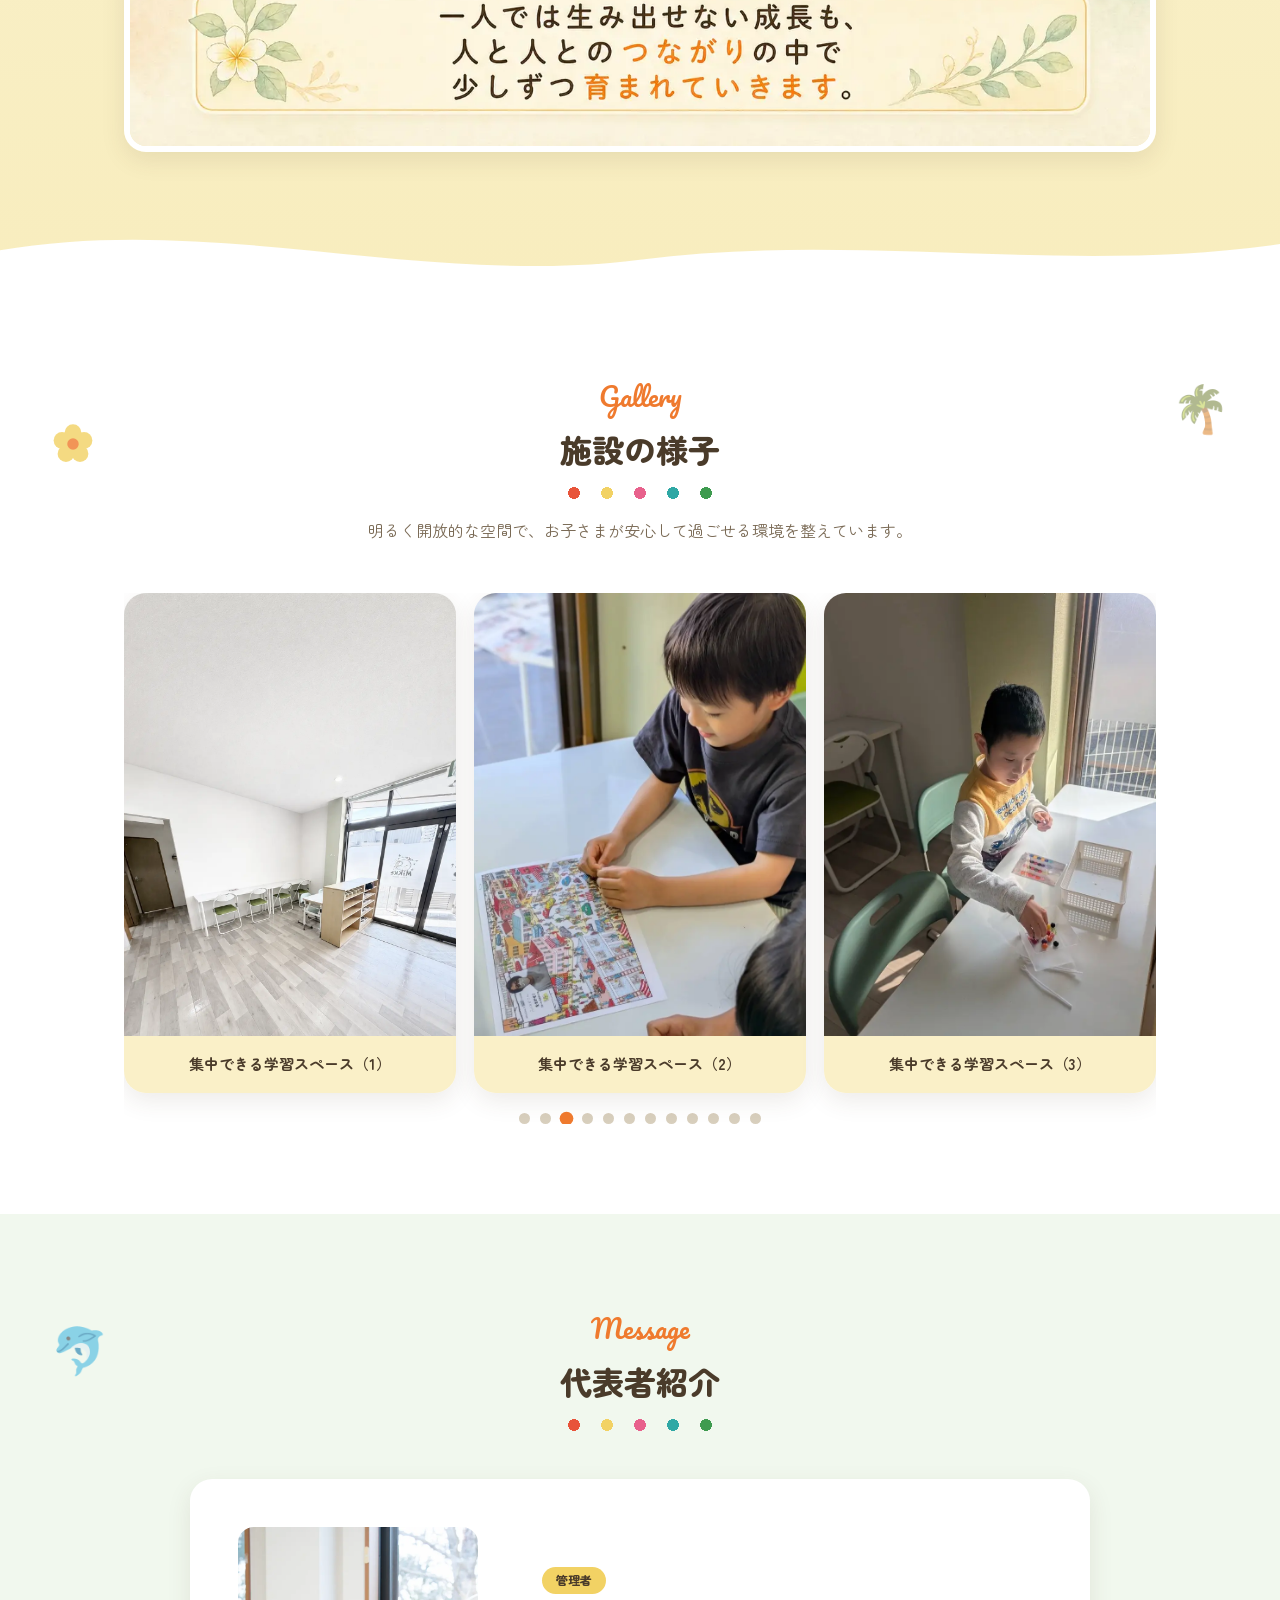
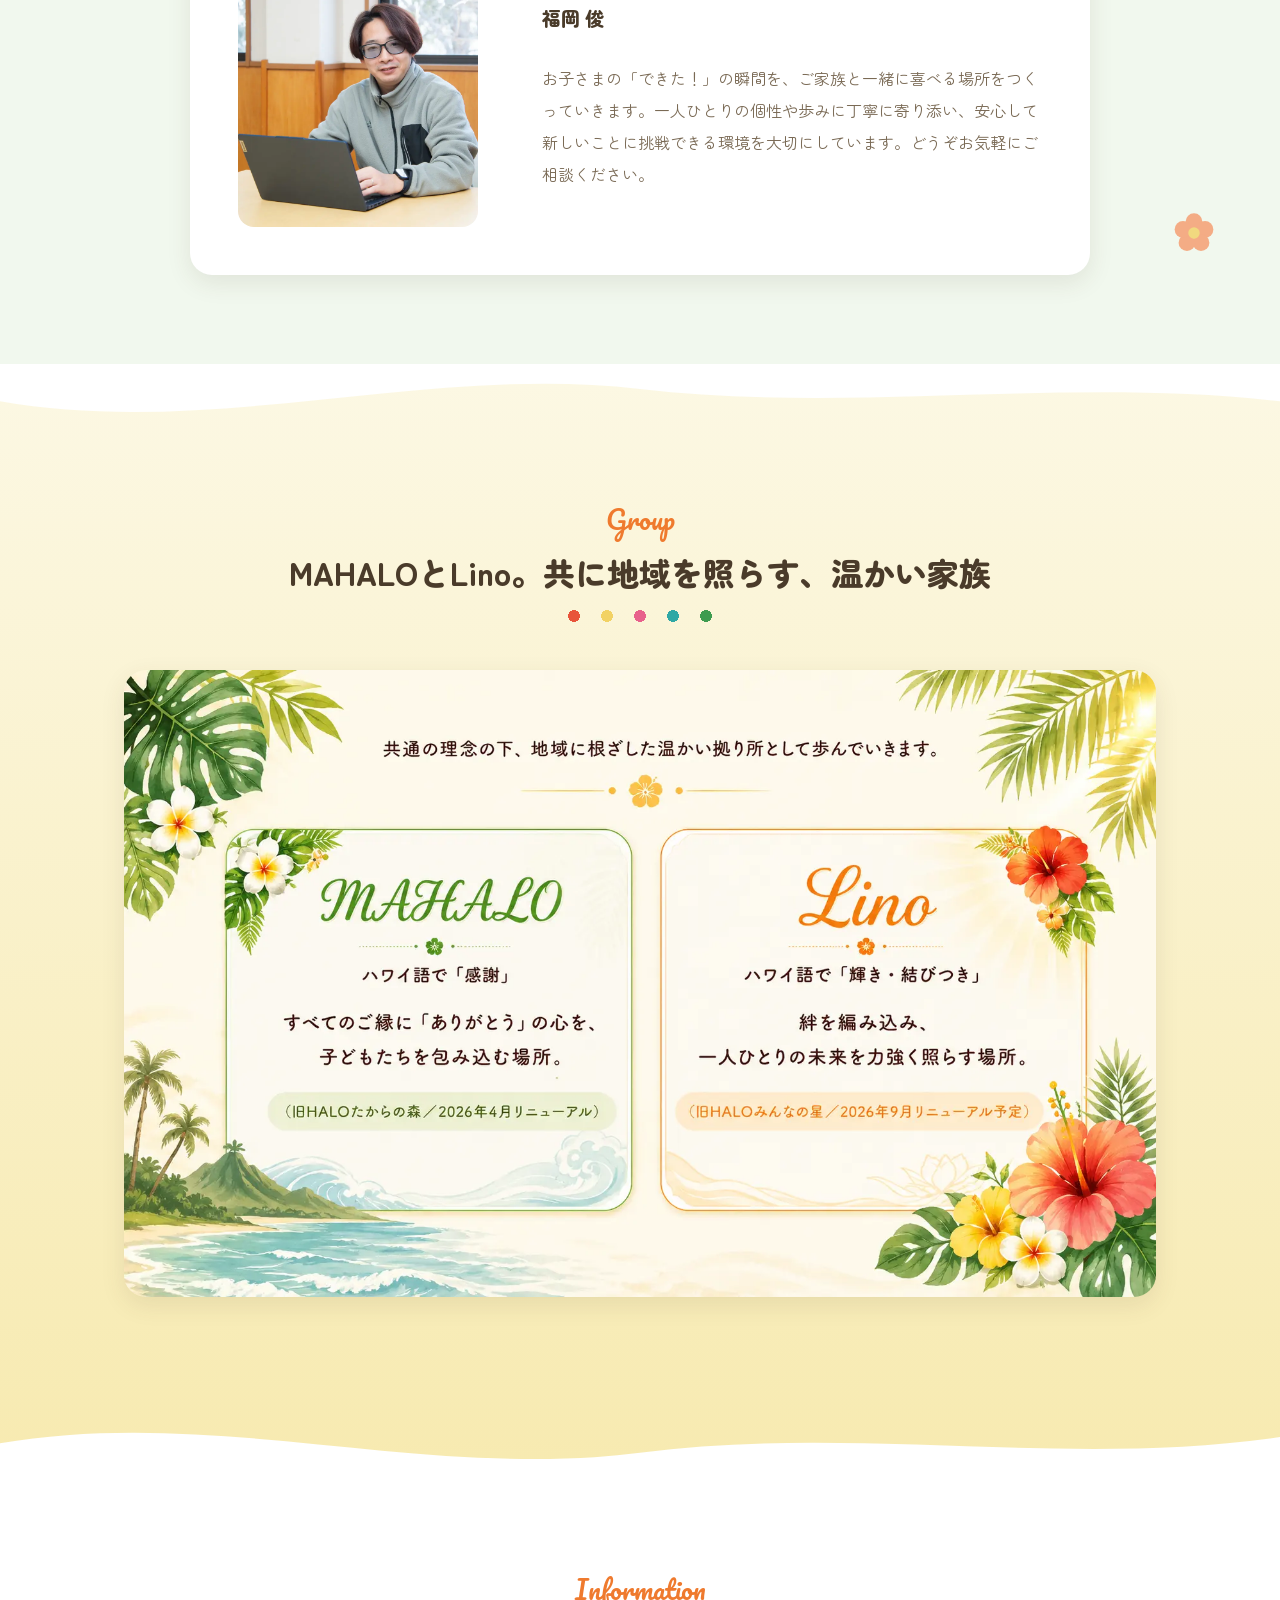
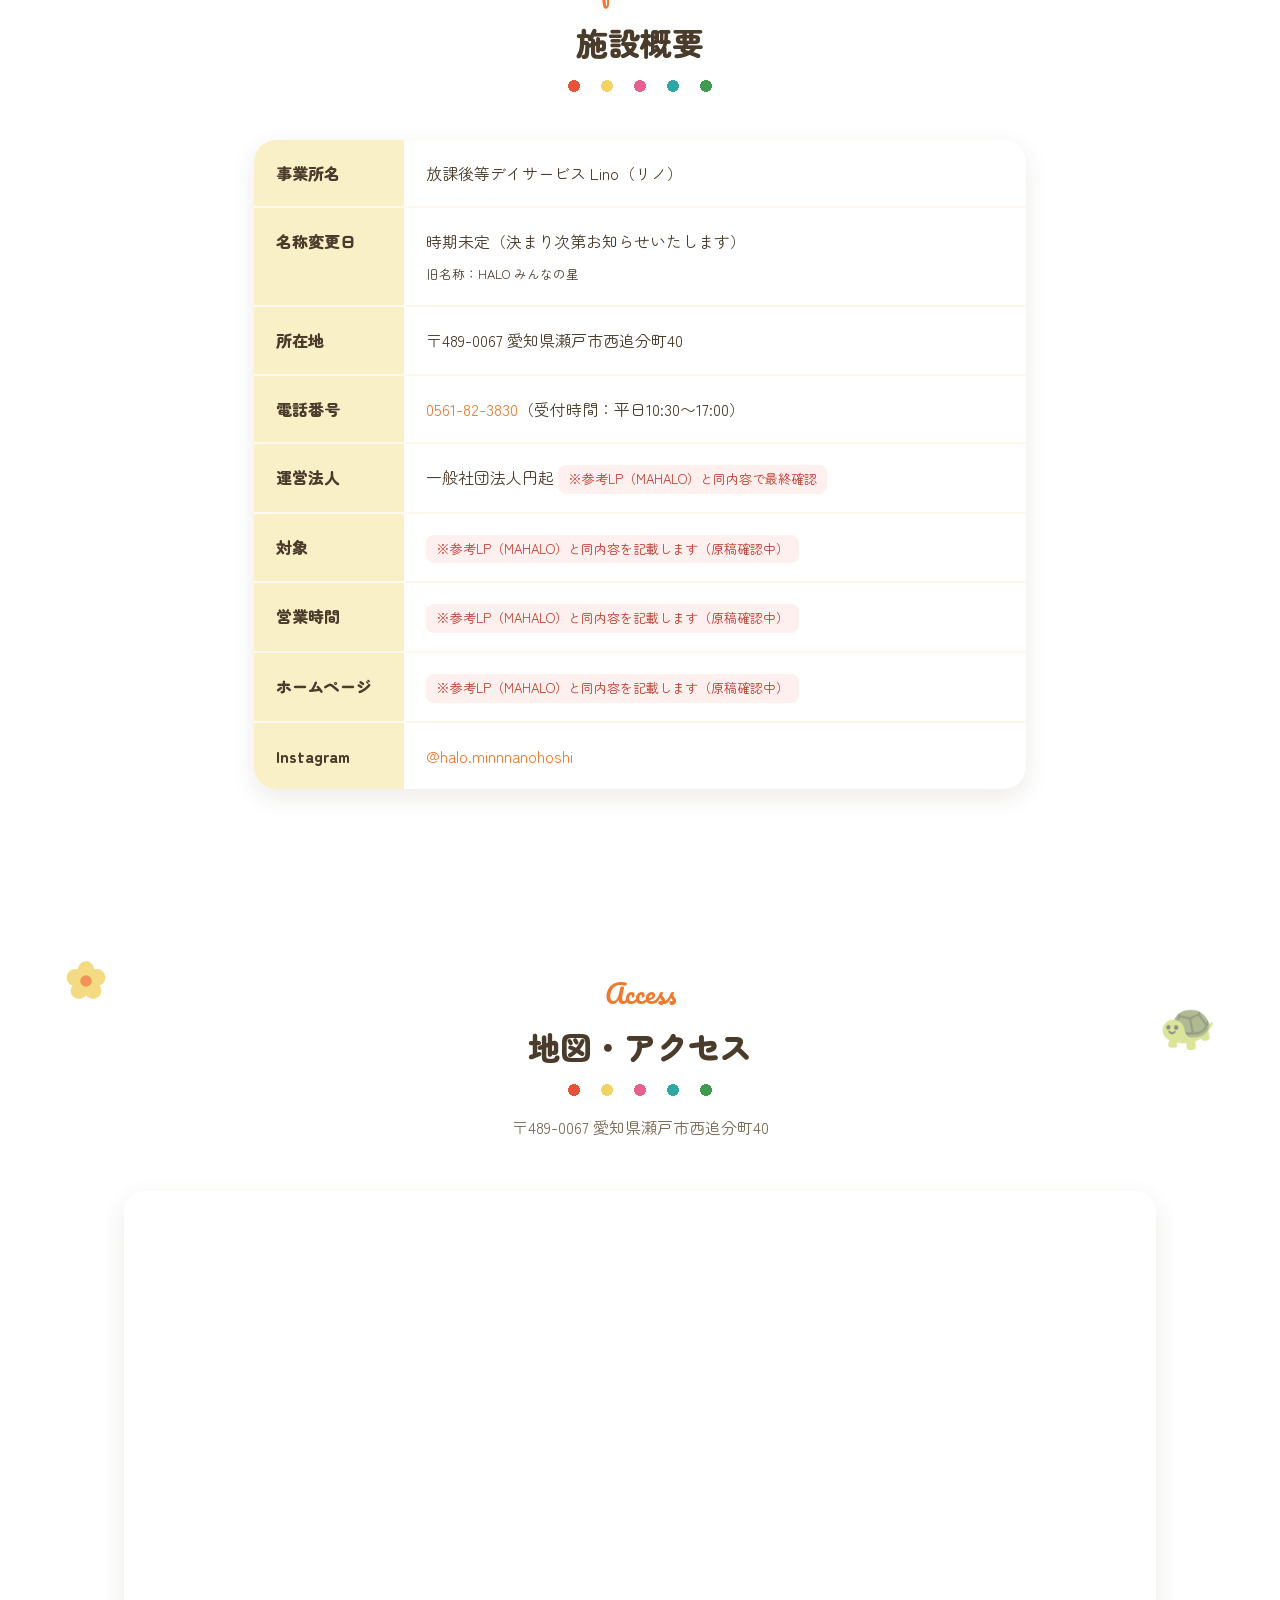
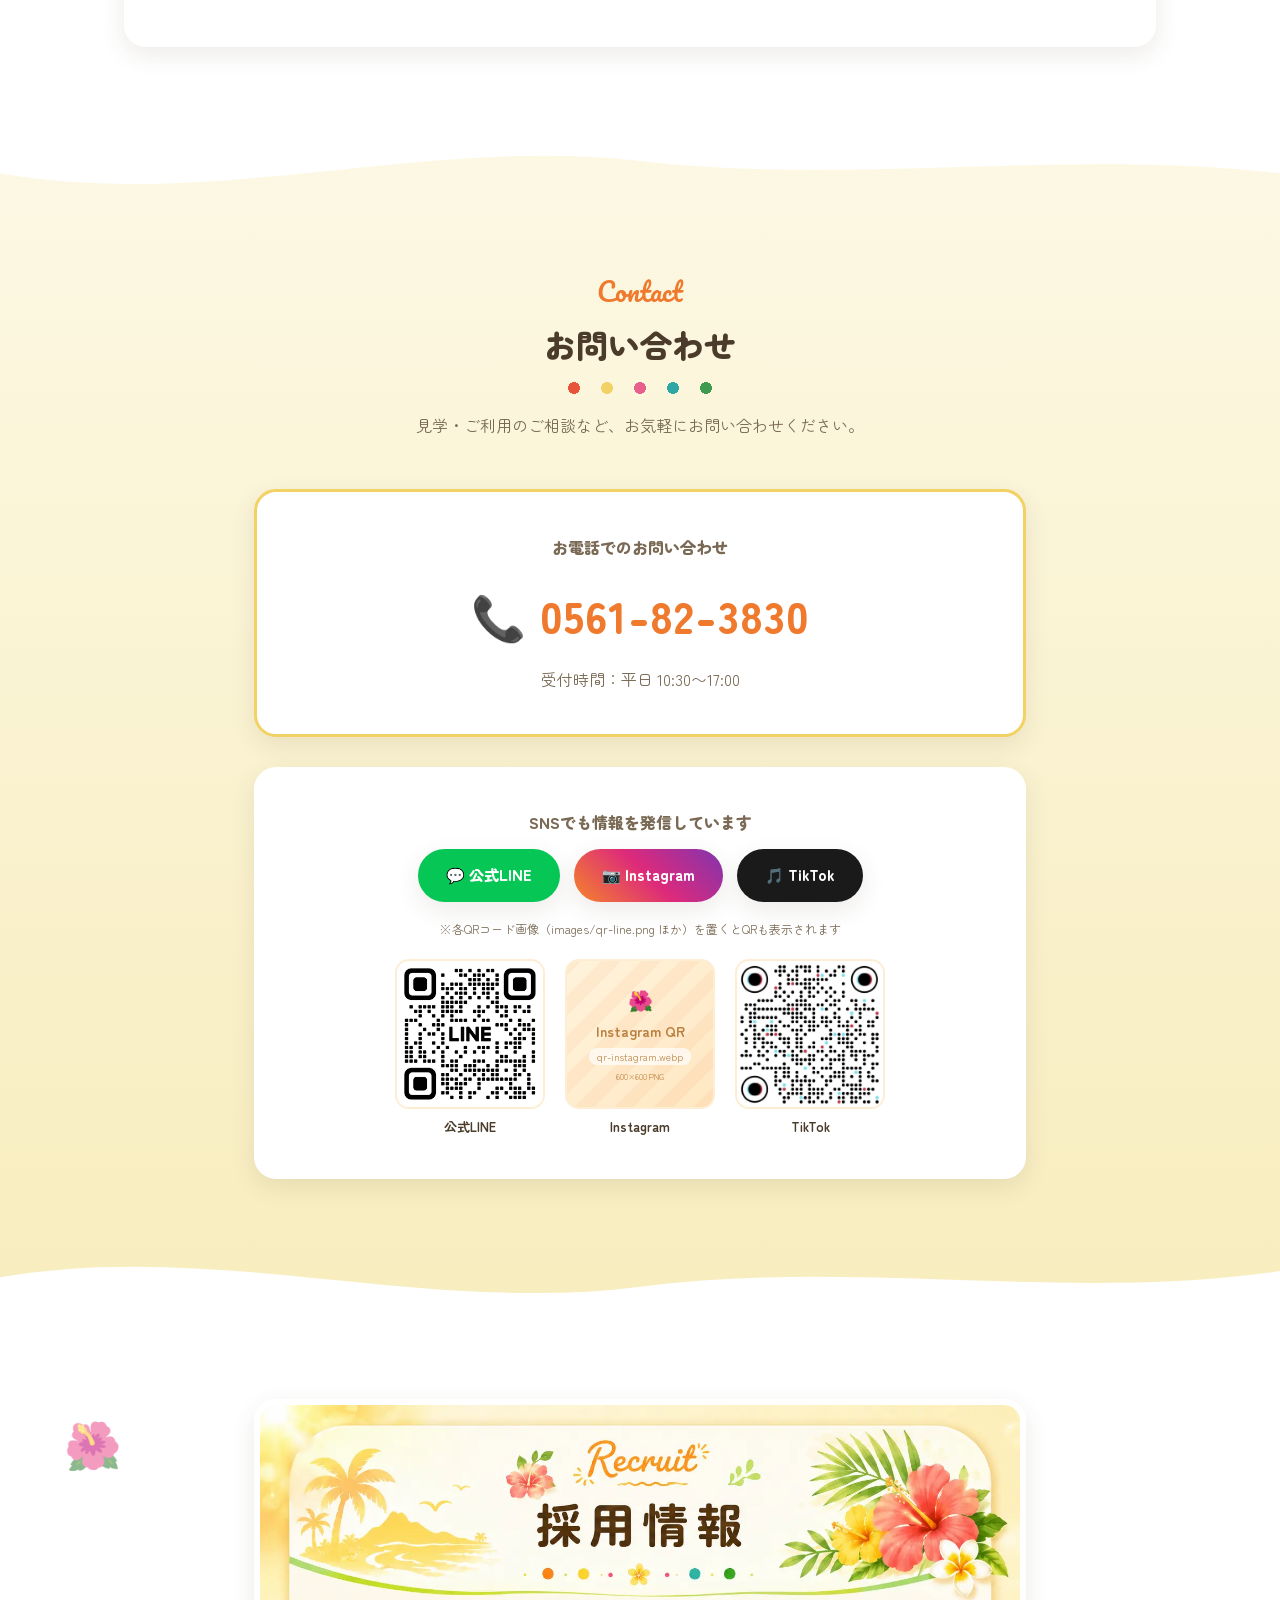
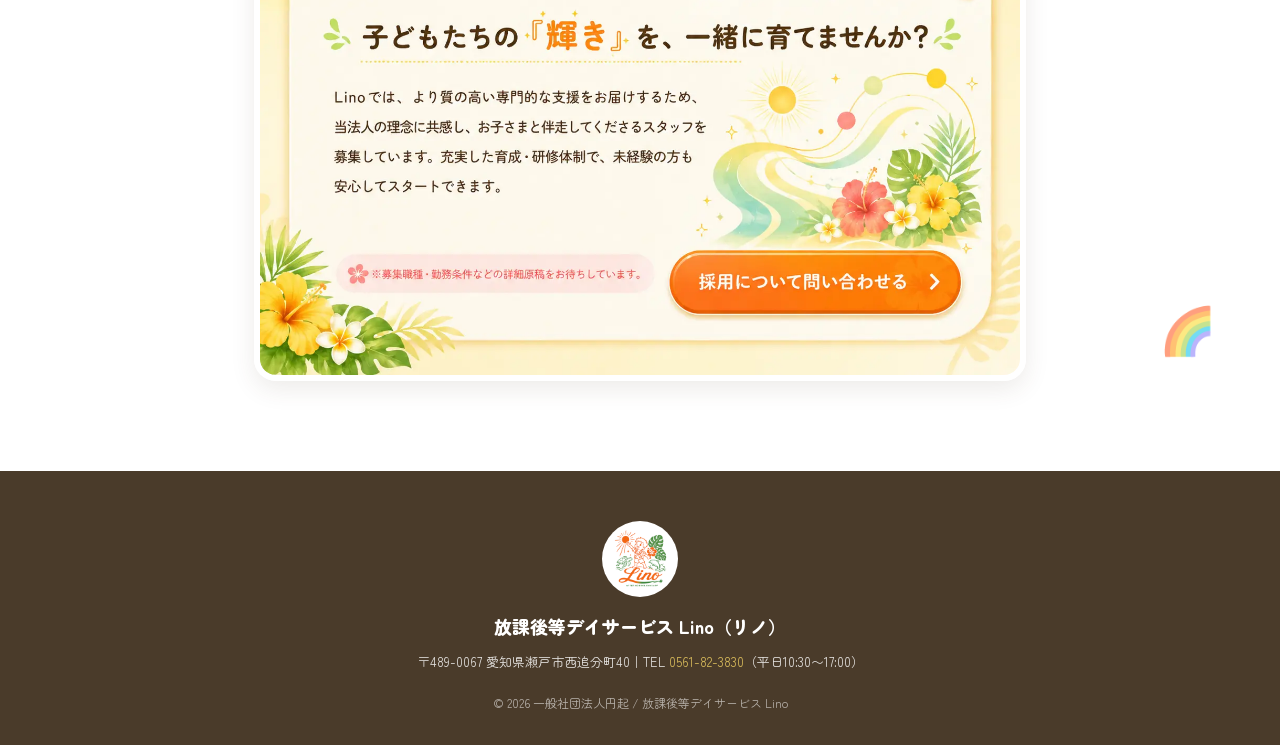
==== commit 98699870: "成長の輪を画像版に復元（クライアント要望） Co-Authored-By: Claude Fable 5 <noreply@anthropic.com> Claude-Session: https:/" ====
--- a/index-2.html
+++ b/index-2.html
@@ -175,6 +175,10 @@
     </div>
 
     <h3 class="sub-title reveal">一人ではなく、みんなで編み込む成長の輪</h3>
+    <picture class="growth-pic reveal">
+      <source media="(max-width: 820px)" srcset="images/growth-circle-sp.webp">
+      <img src="images/growth-circle-pc.webp" alt="一人ではなく、みんなで編み込む成長の輪：お子さまを中心に、ご家族・スタッフ・学校・地域がつながる図" data-hides=".circle-wrap, .growth-message">
+    </picture>
     <div class="circle-wrap reveal">
       <div class="circle-orbit" aria-hidden="true">
         <svg viewBox="0 0 100 100"><circle cx="50" cy="50" r="47" fill="none" stroke="#E9B93B" stroke-width="0.9" stroke-dasharray="0.1 3.4" stroke-linecap="round"/></svg>
--- a/css/style.css
+++ b/css/style.css
@@ -552,7 +552,12 @@
   min-width: calc((100% - 36px) / 3); background: #fff; border-radius: var(--radius);
   box-shadow: var(--shadow); overflow: hidden;
 }
-.facility-slide img, .facility-slide .ph-box { aspect-ratio: 3/2; object-fit: cover; width: 100%; border-radius: 0; }
+.facility-slide img, .facility-slide .ph-box { aspect-ratio: 3/4; object-fit: cover; width: 100%; border-radius: 0; }
+
+/* コンセプトカードのクロスフェード写真 */
+.photo-fade { position: relative; aspect-ratio: 1/1; border-radius: 14px; overflow: hidden; }
+.photo-fade img { position: absolute; inset: 0; width: 100%; height: 100%; object-fit: cover; opacity: 0; transition: opacity 1.2s ease; }
+.photo-fade img.show { opacity: 1; }
 .facility-slide figcaption { padding: 14px 18px; font-size: 15px; font-weight: 700; text-align: center; background: var(--yellow-soft); }
 .facility-dots { display: flex; justify-content: center; gap: 10px; padding-top: 20px; }
 .facility-dot {
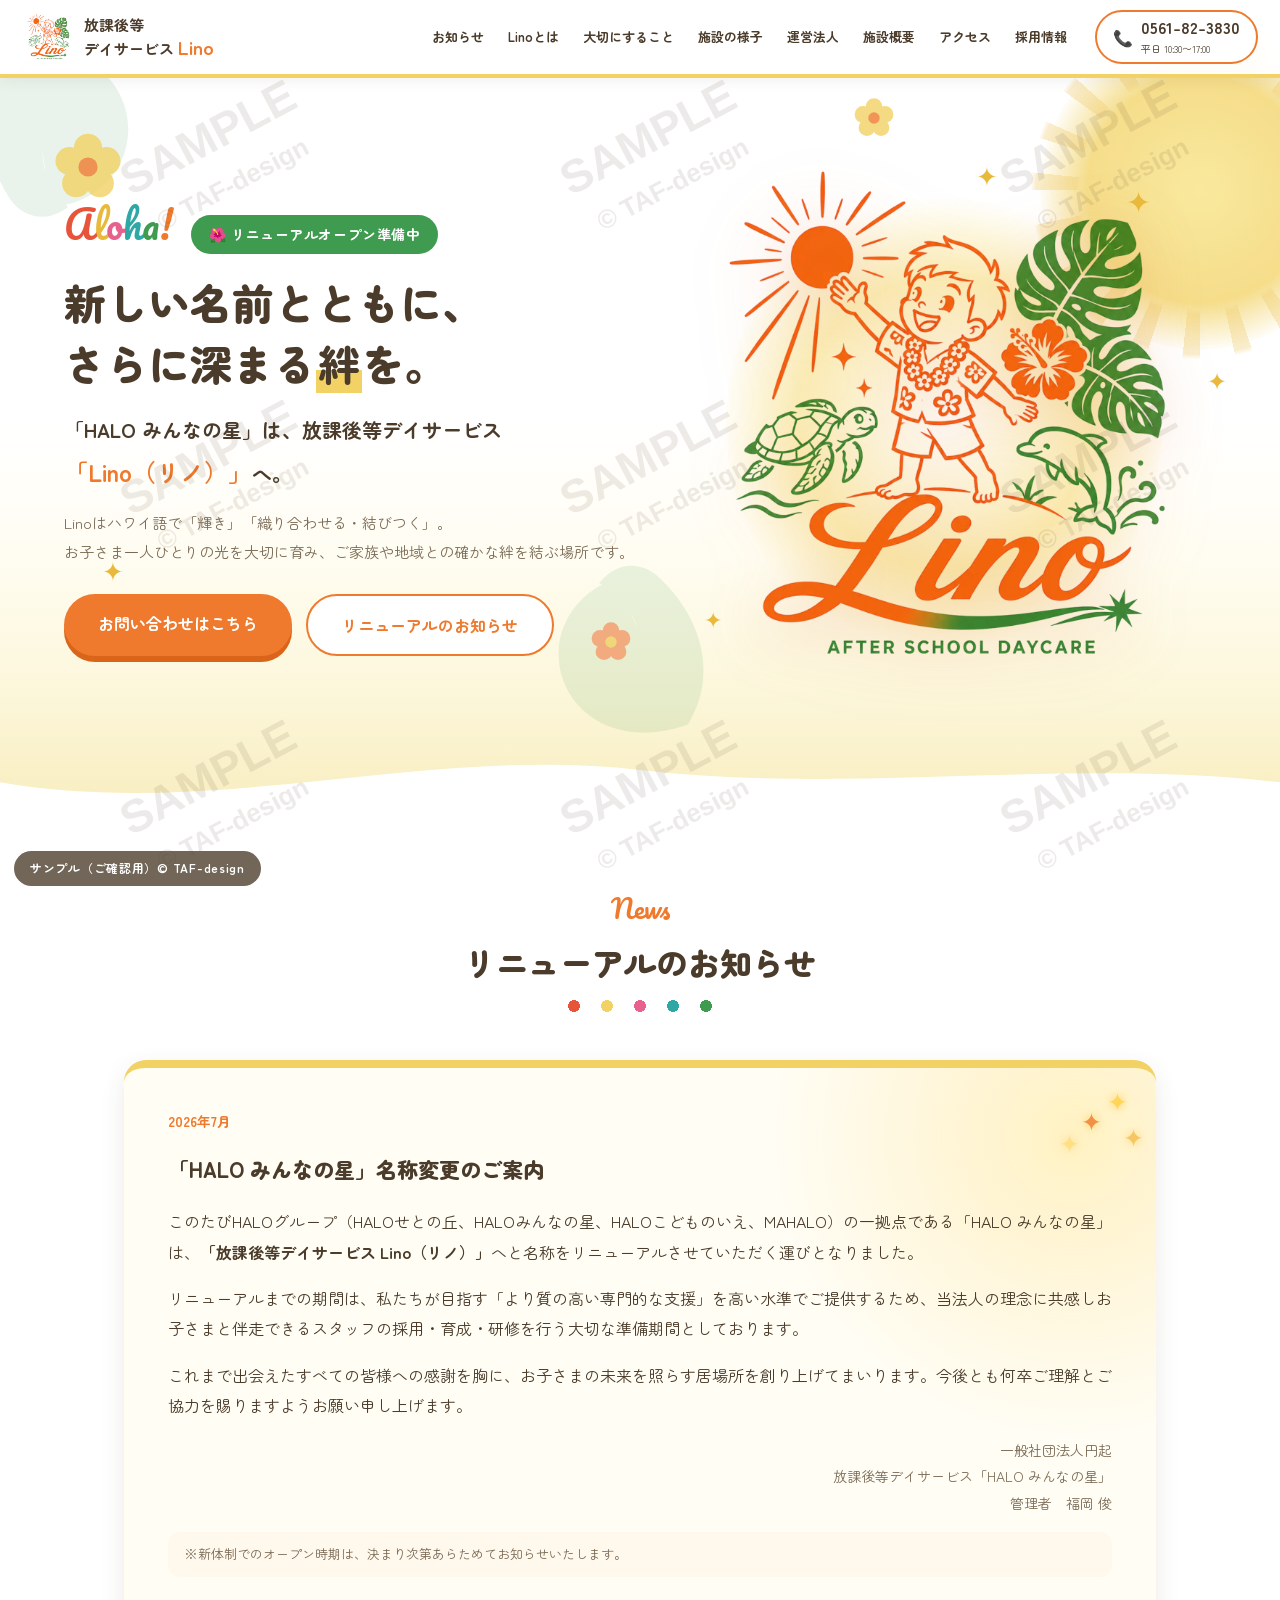
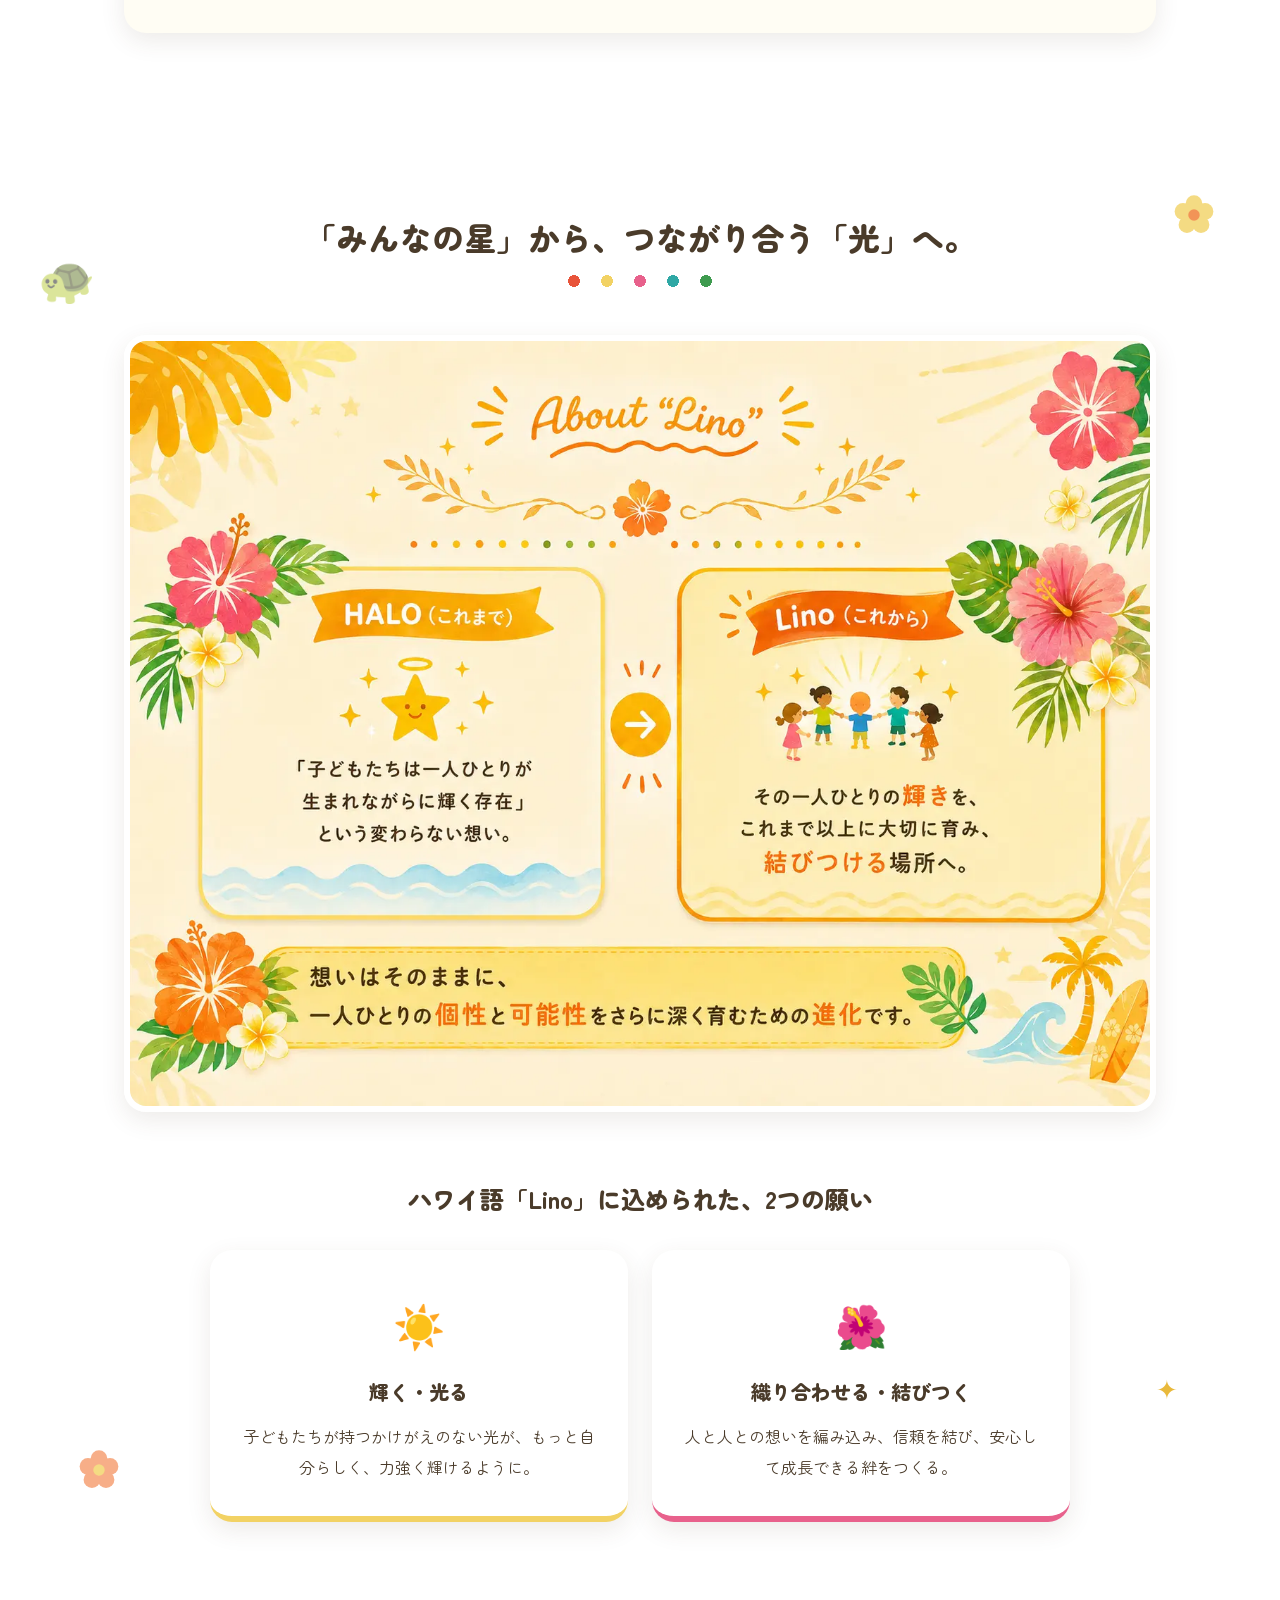
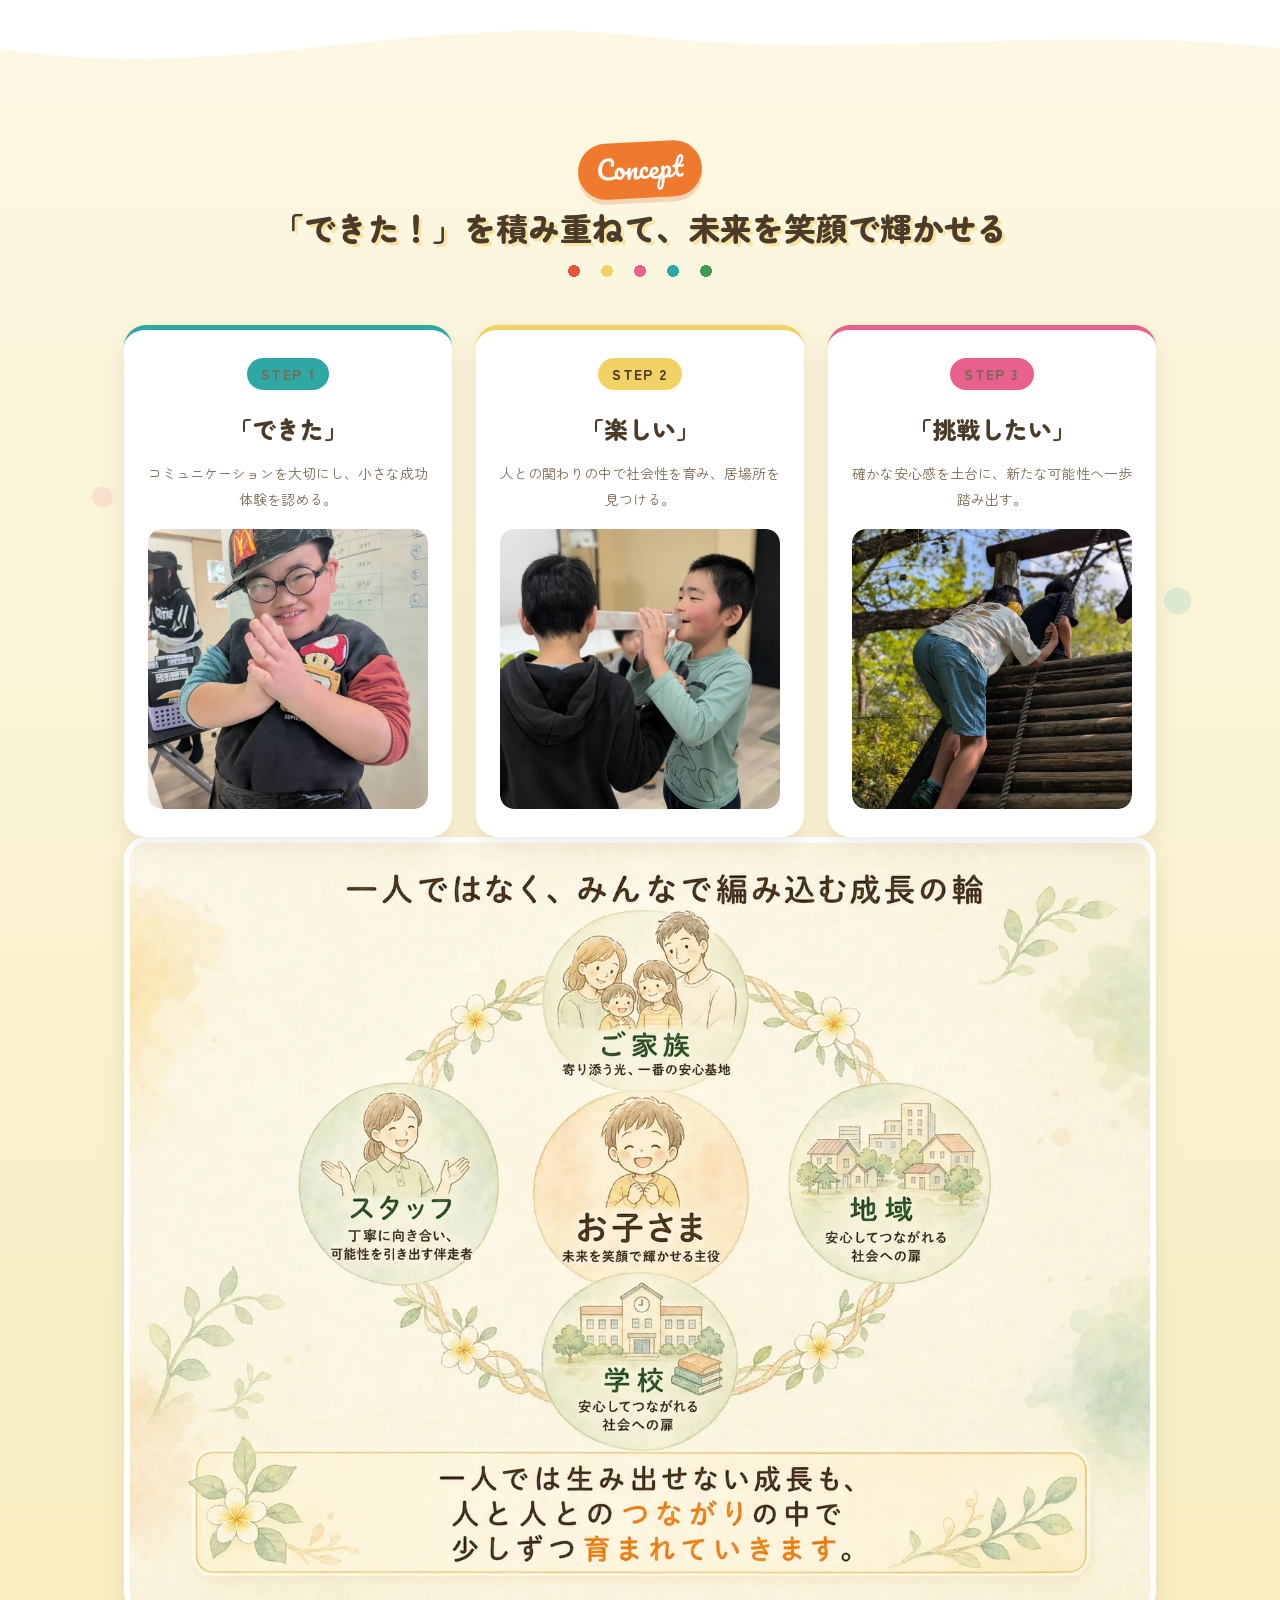
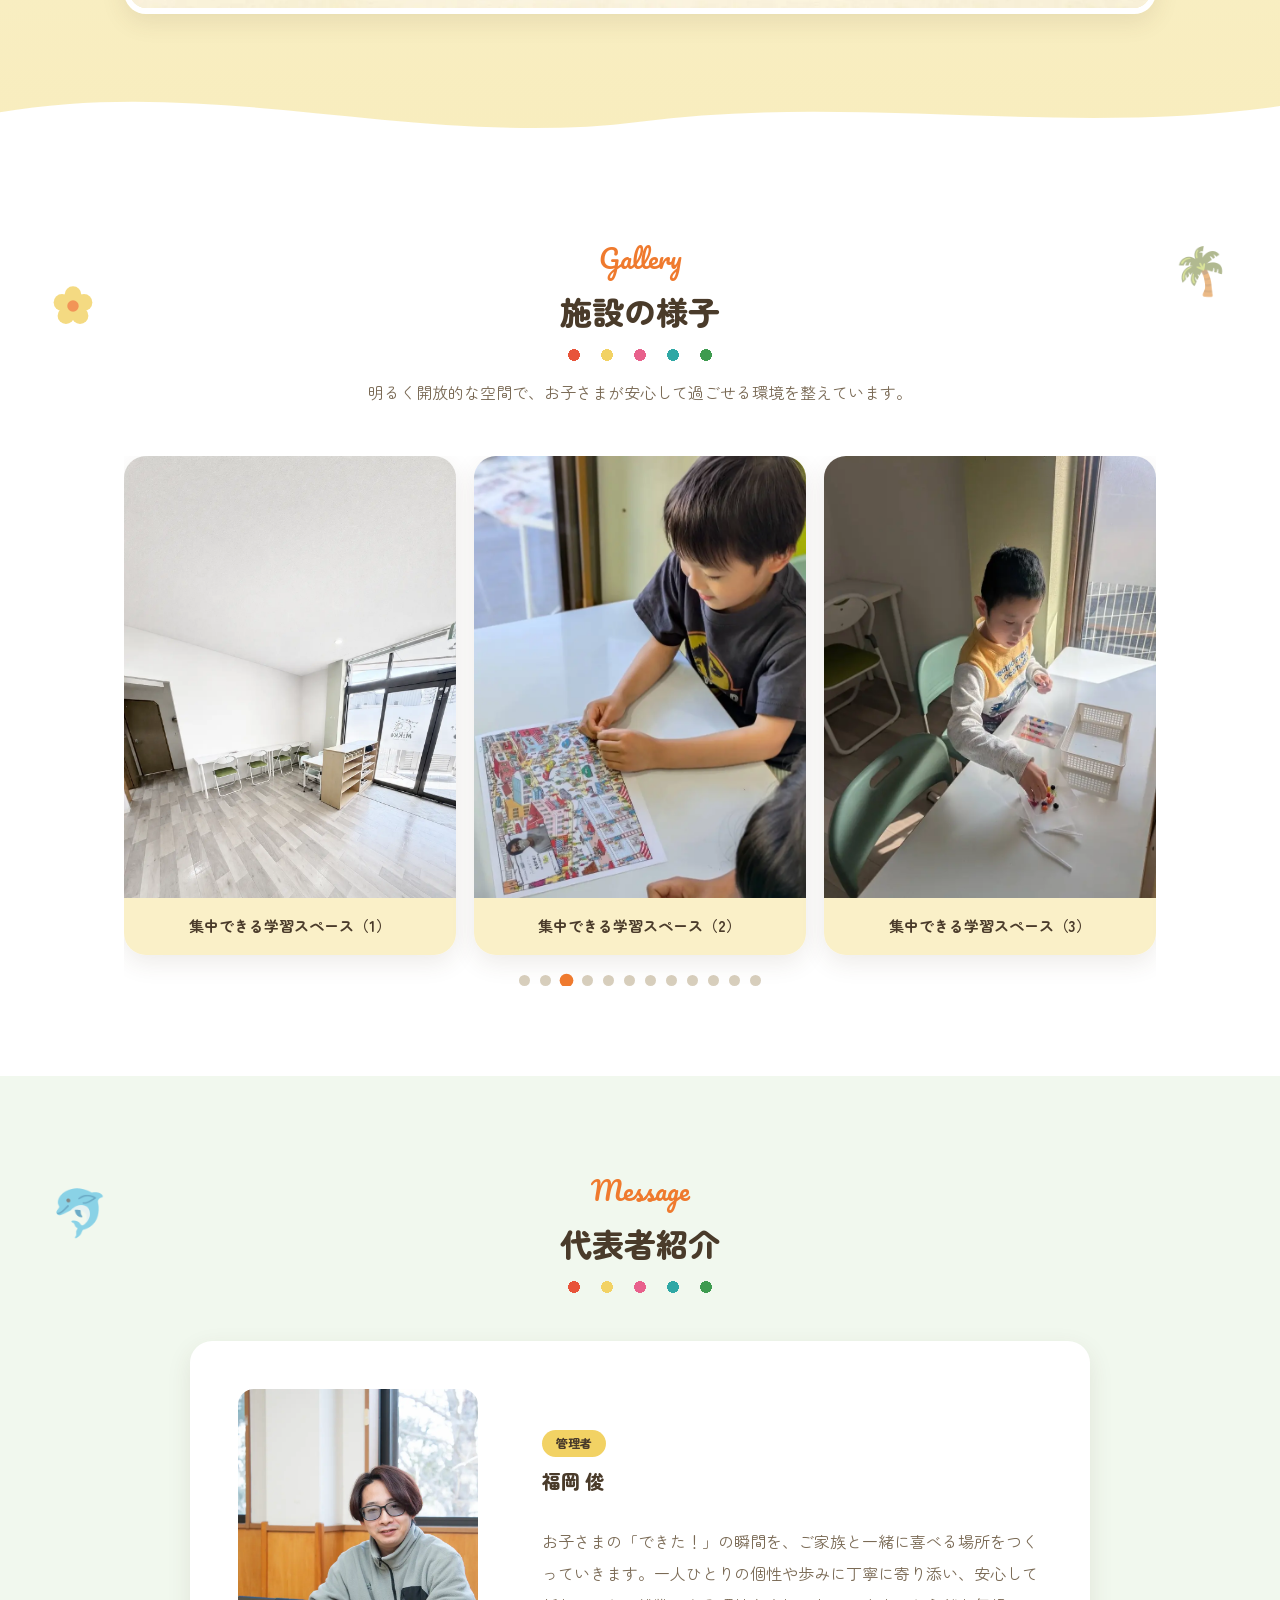
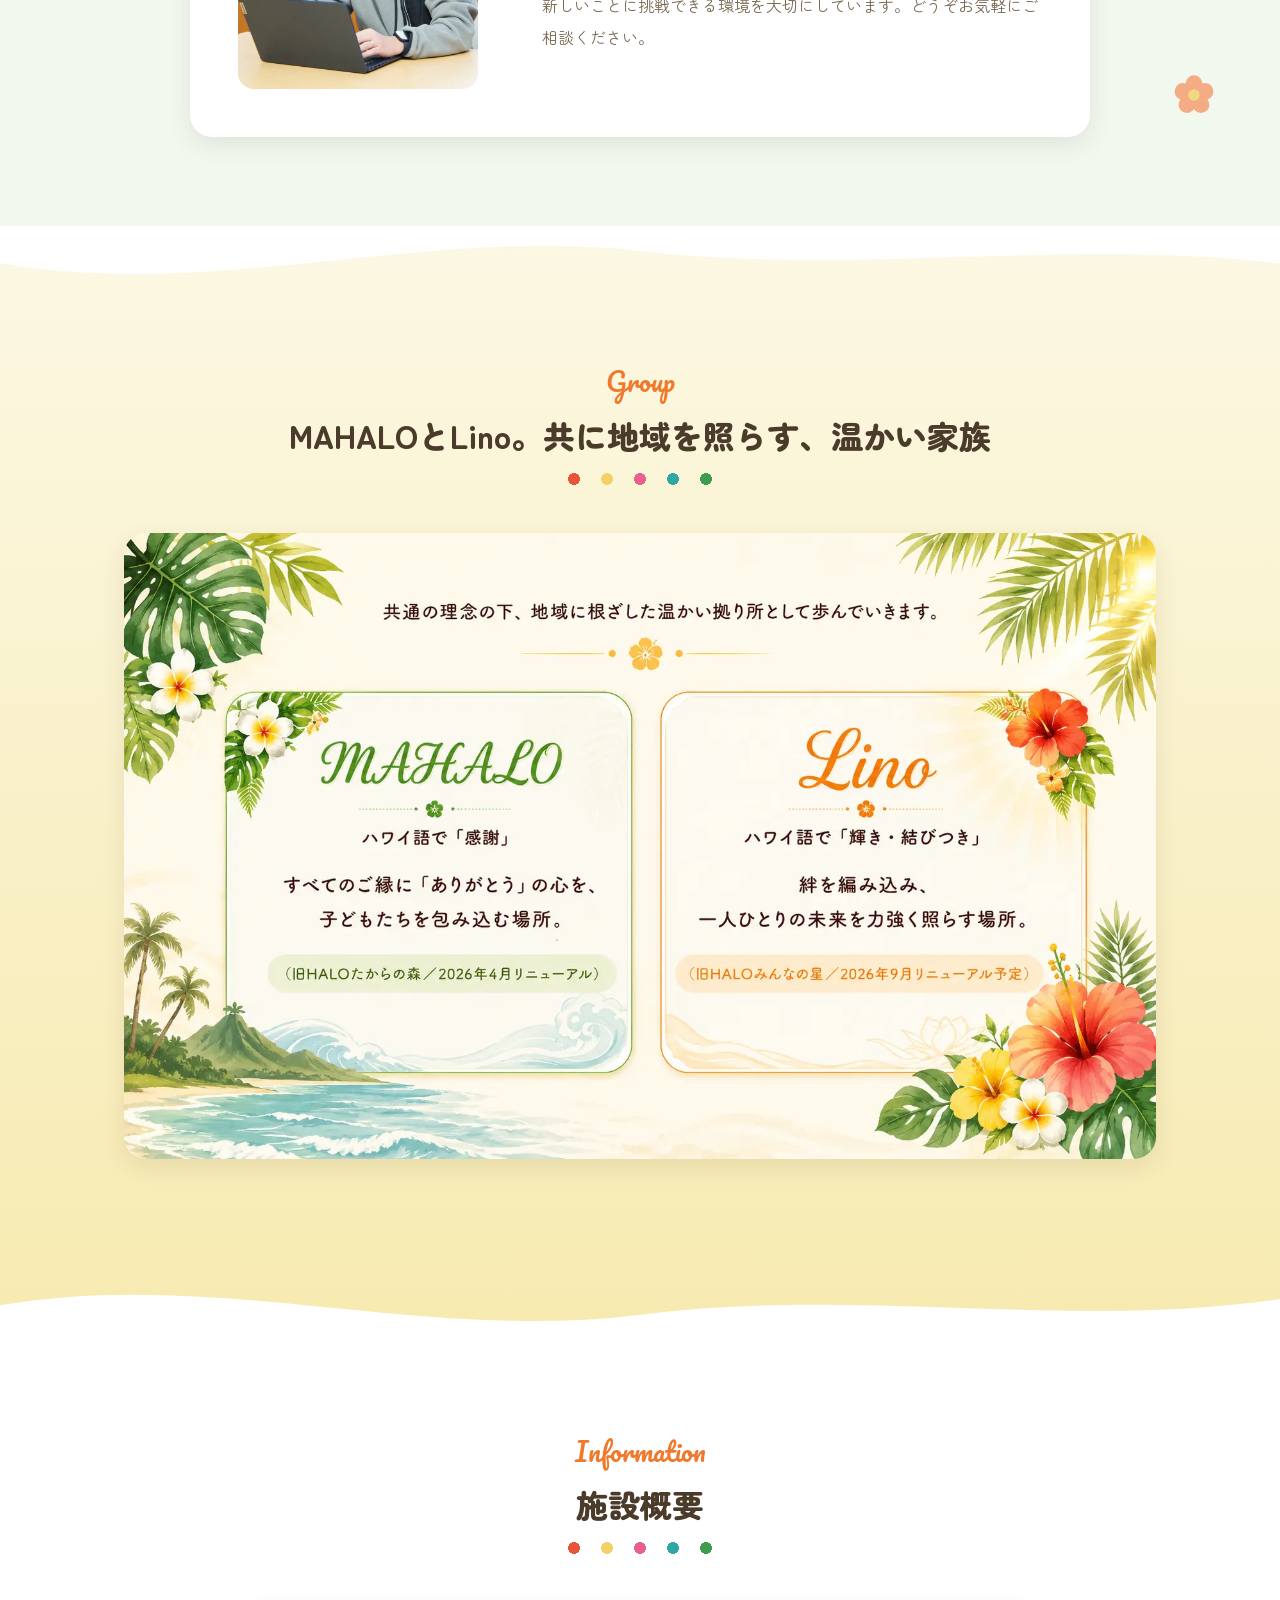
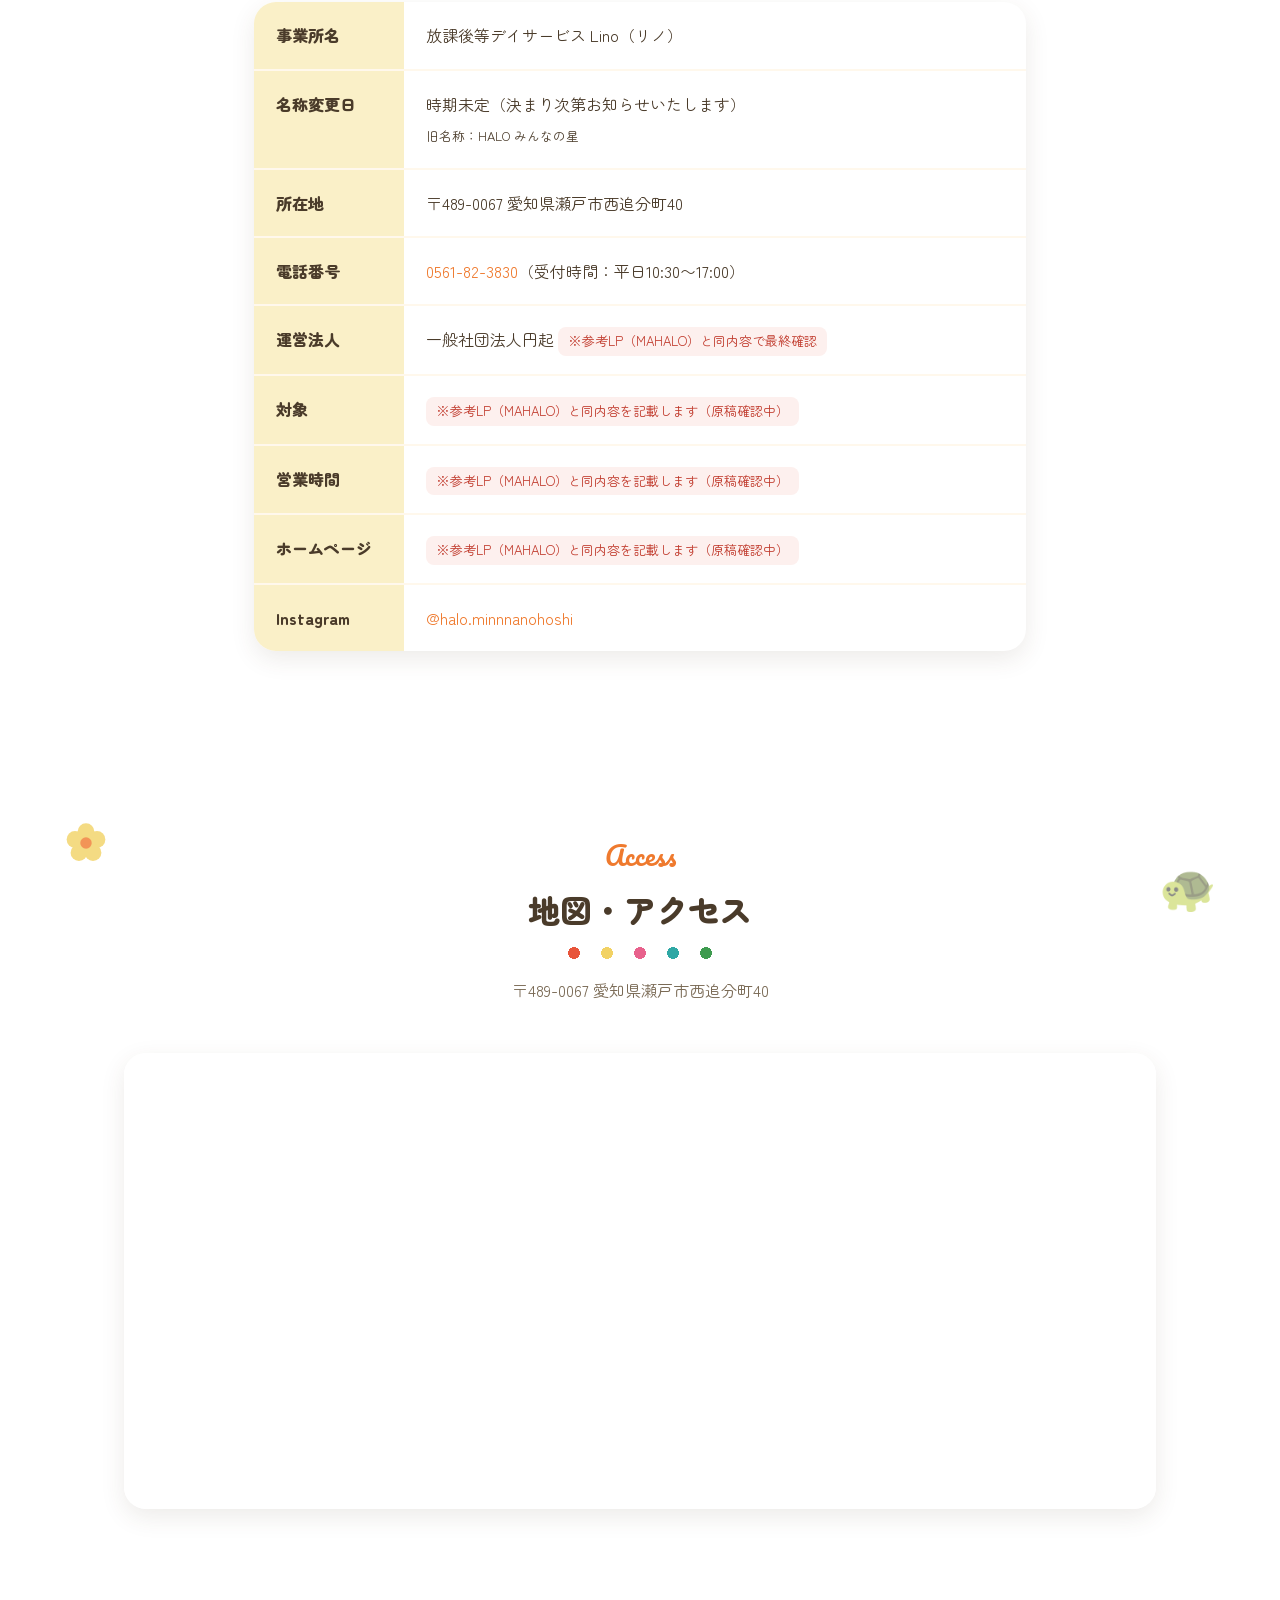
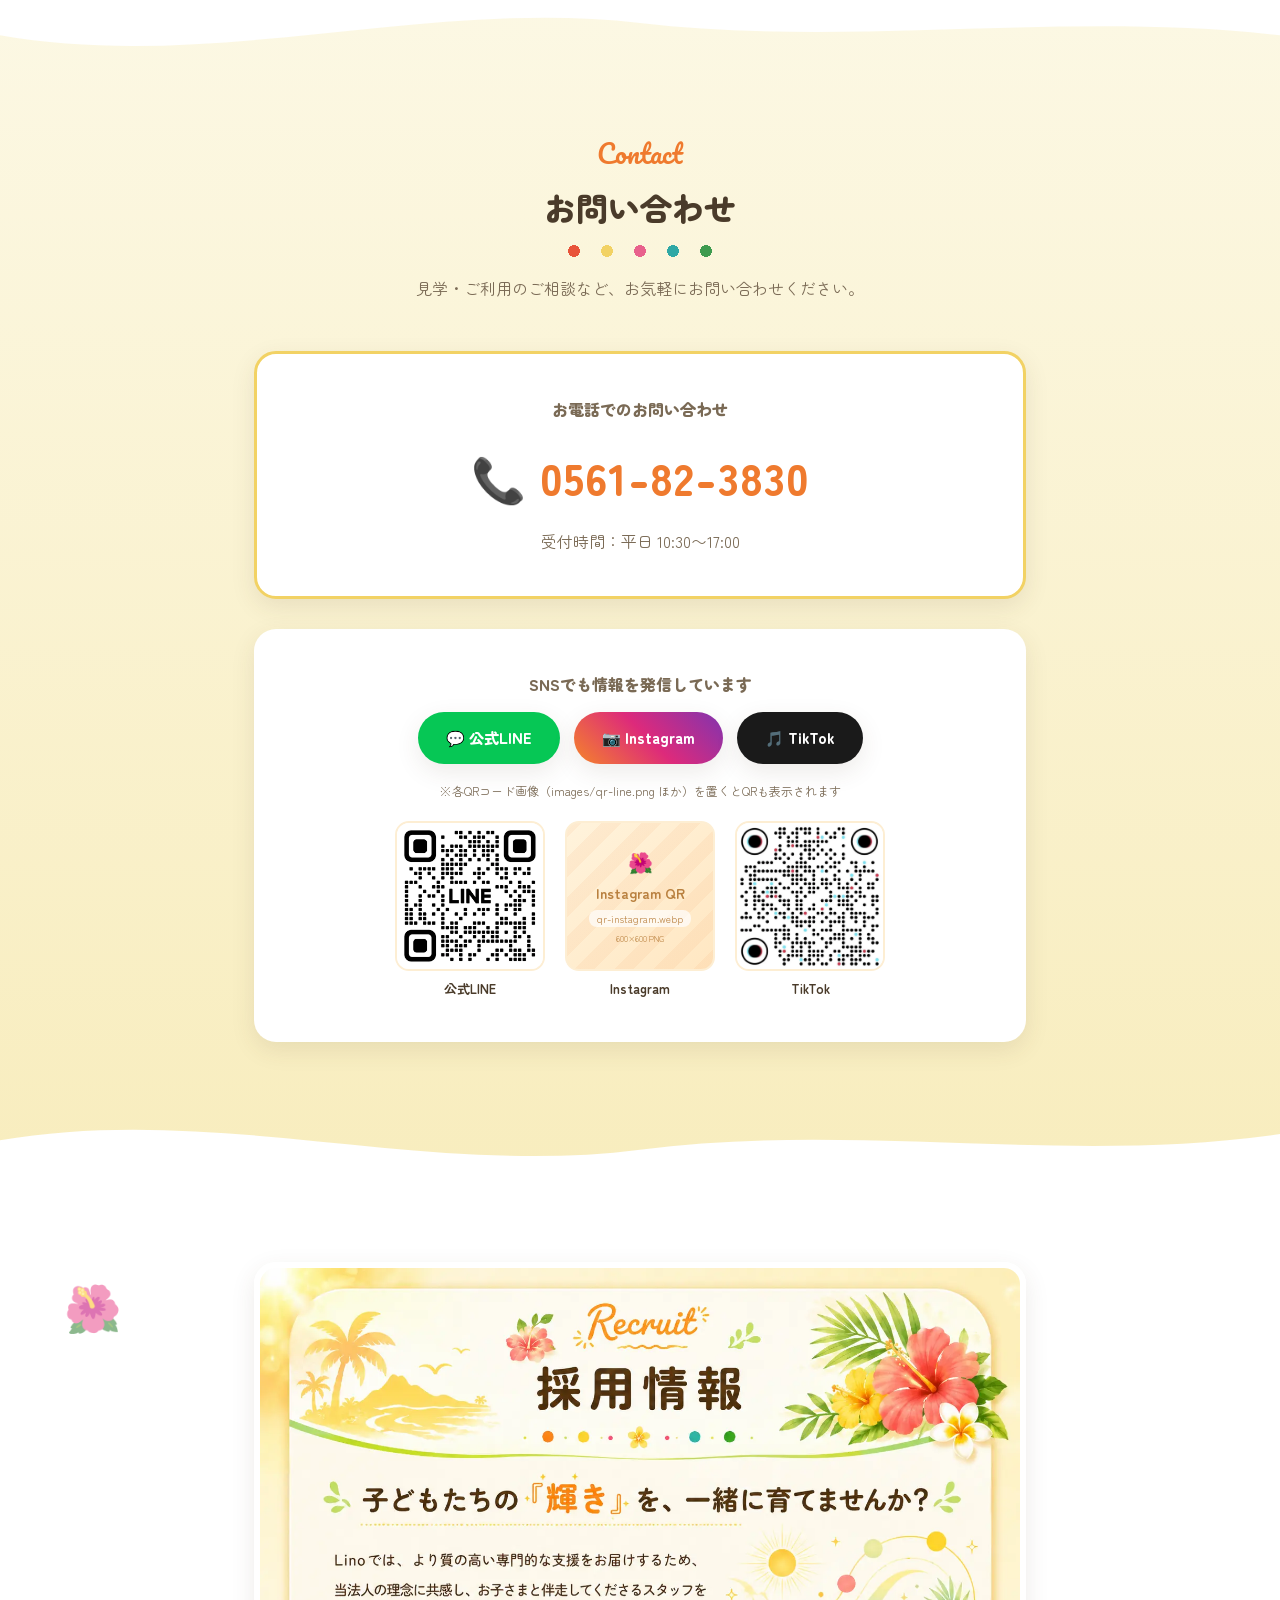
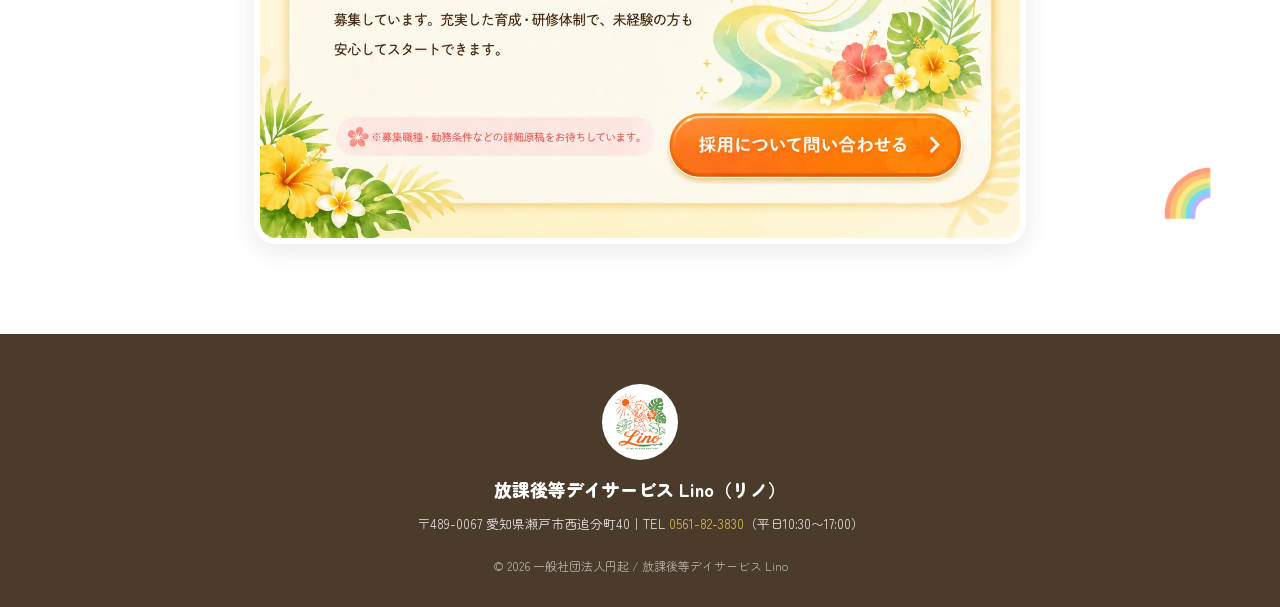
==== commit 84c7e032: "成長の輪画像表示時はページ側見出しを非表示に Co-Authored-By: Claude Fable 5 <noreply@anthropic.com> Claude-Session: https:" ====
--- a/index-2.html
+++ b/index-2.html
@@ -174,10 +174,10 @@
       </div>
     </div>
 
-    <h3 class="sub-title reveal">一人ではなく、みんなで編み込む成長の輪</h3>
+    <h3 class="sub-title growth-title reveal">一人ではなく、みんなで編み込む成長の輪</h3>
     <picture class="growth-pic reveal">
       <source media="(max-width: 820px)" srcset="images/growth-circle-sp.webp">
-      <img src="images/growth-circle-pc.webp" alt="一人ではなく、みんなで編み込む成長の輪：お子さまを中心に、ご家族・スタッフ・学校・地域がつながる図" data-hides=".circle-wrap, .growth-message">
+      <img src="images/growth-circle-pc.webp" alt="一人ではなく、みんなで編み込む成長の輪：お子さまを中心に、ご家族・スタッフ・学校・地域がつながる図" data-hides=".circle-wrap, .growth-message, .growth-title">
     </picture>
     <div class="circle-wrap reveal">
       <div class="circle-orbit" aria-hidden="true">
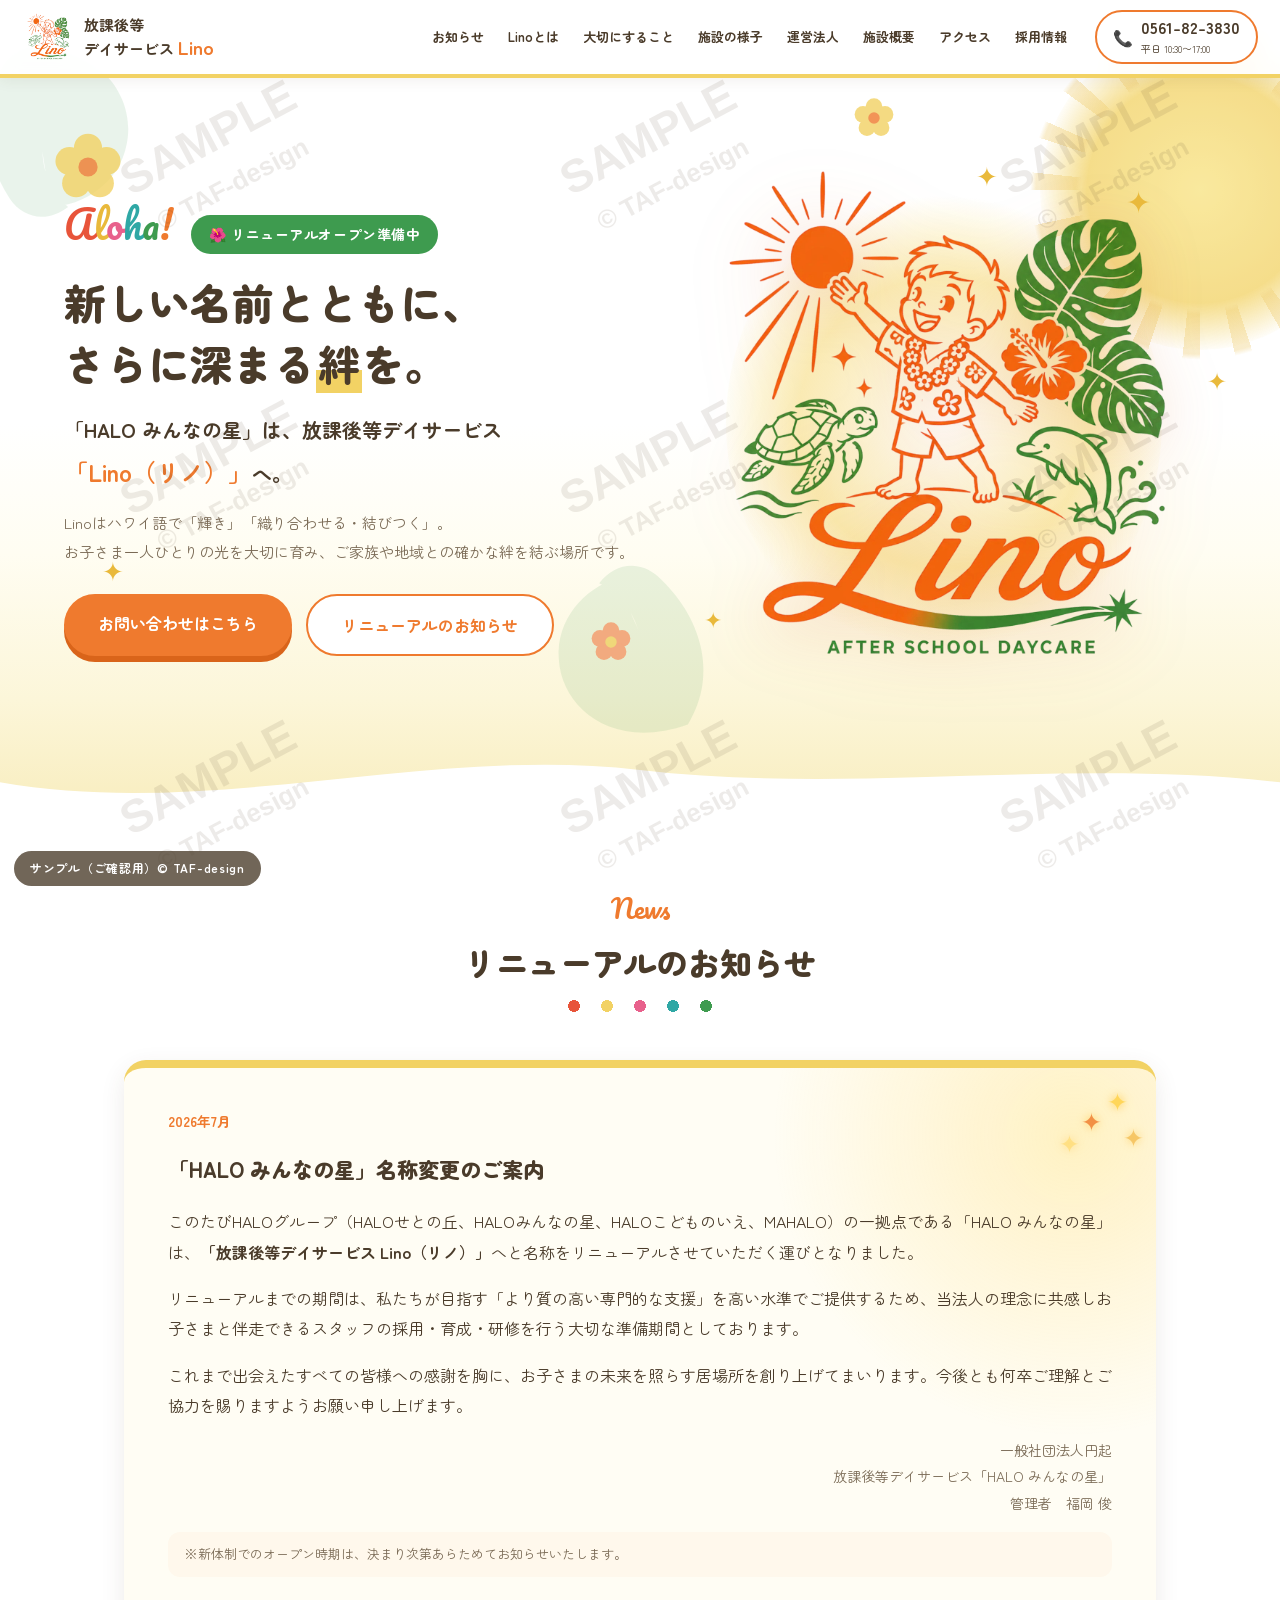
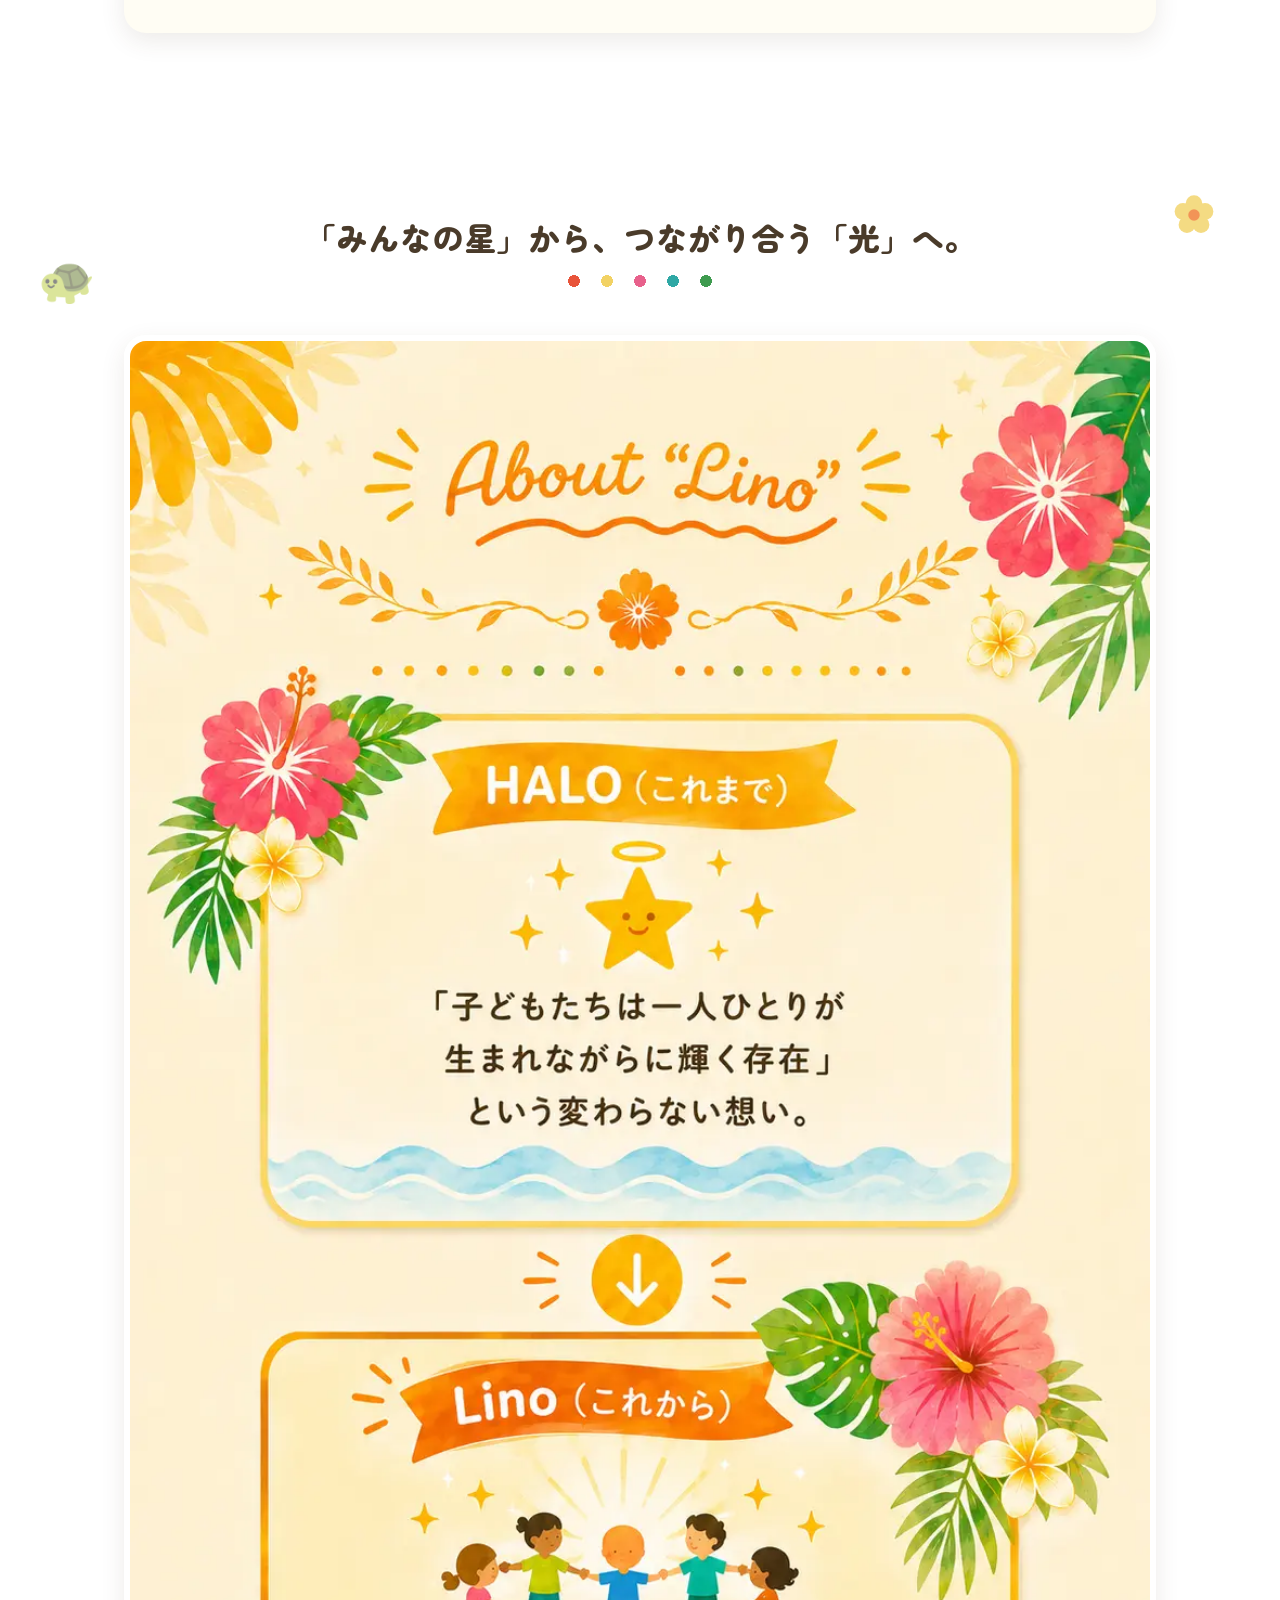
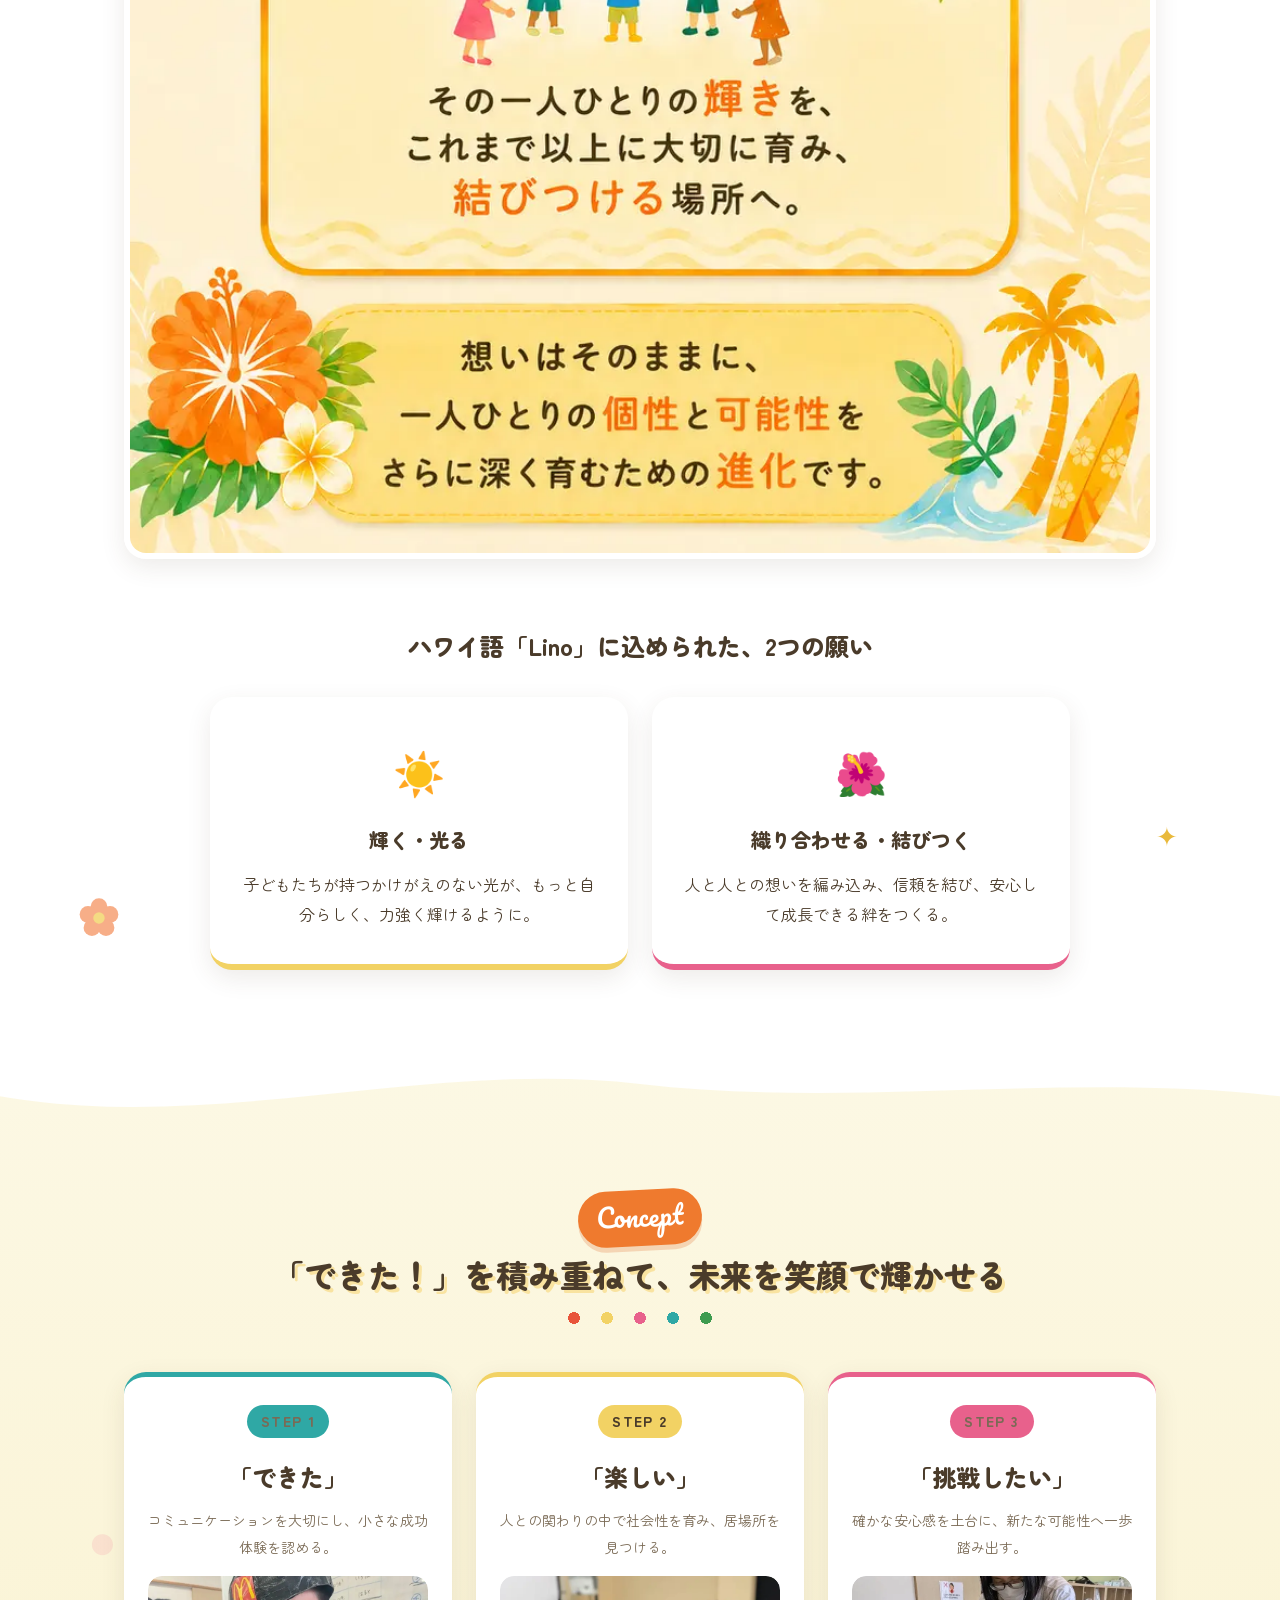
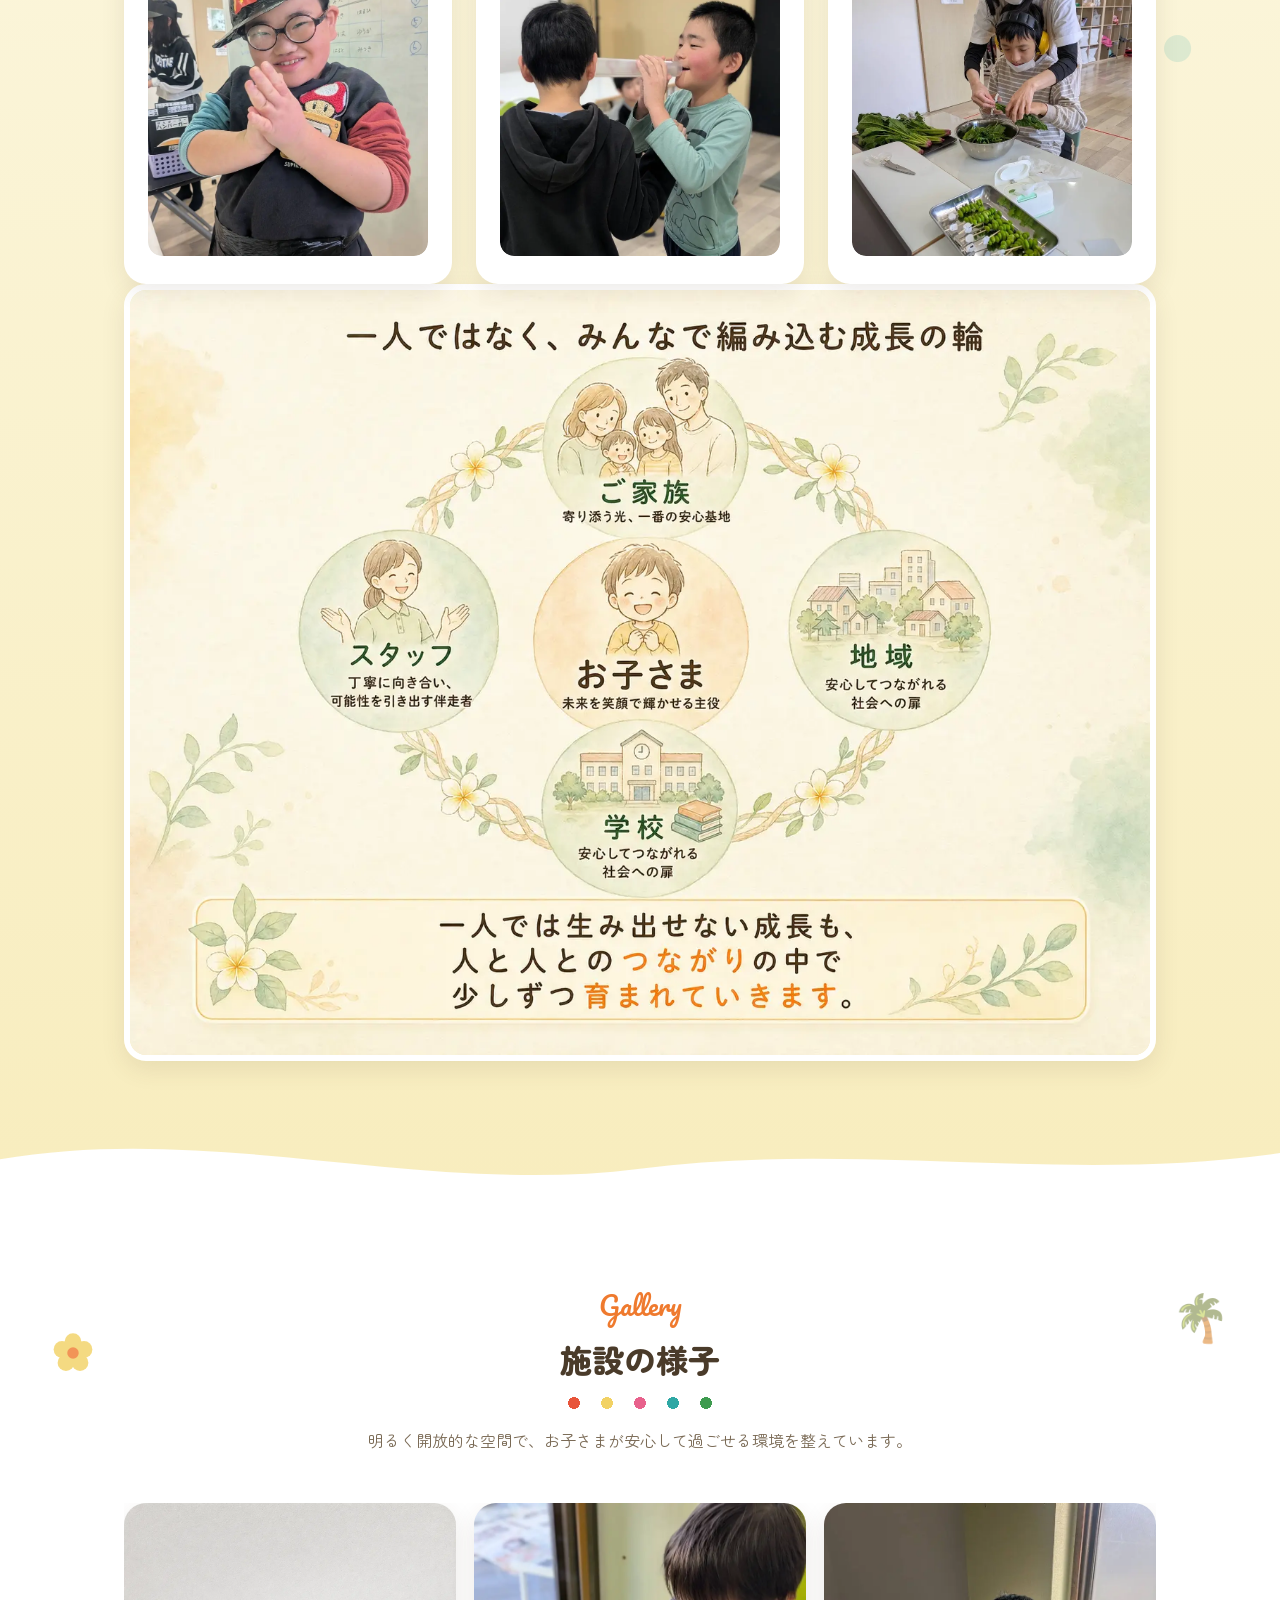
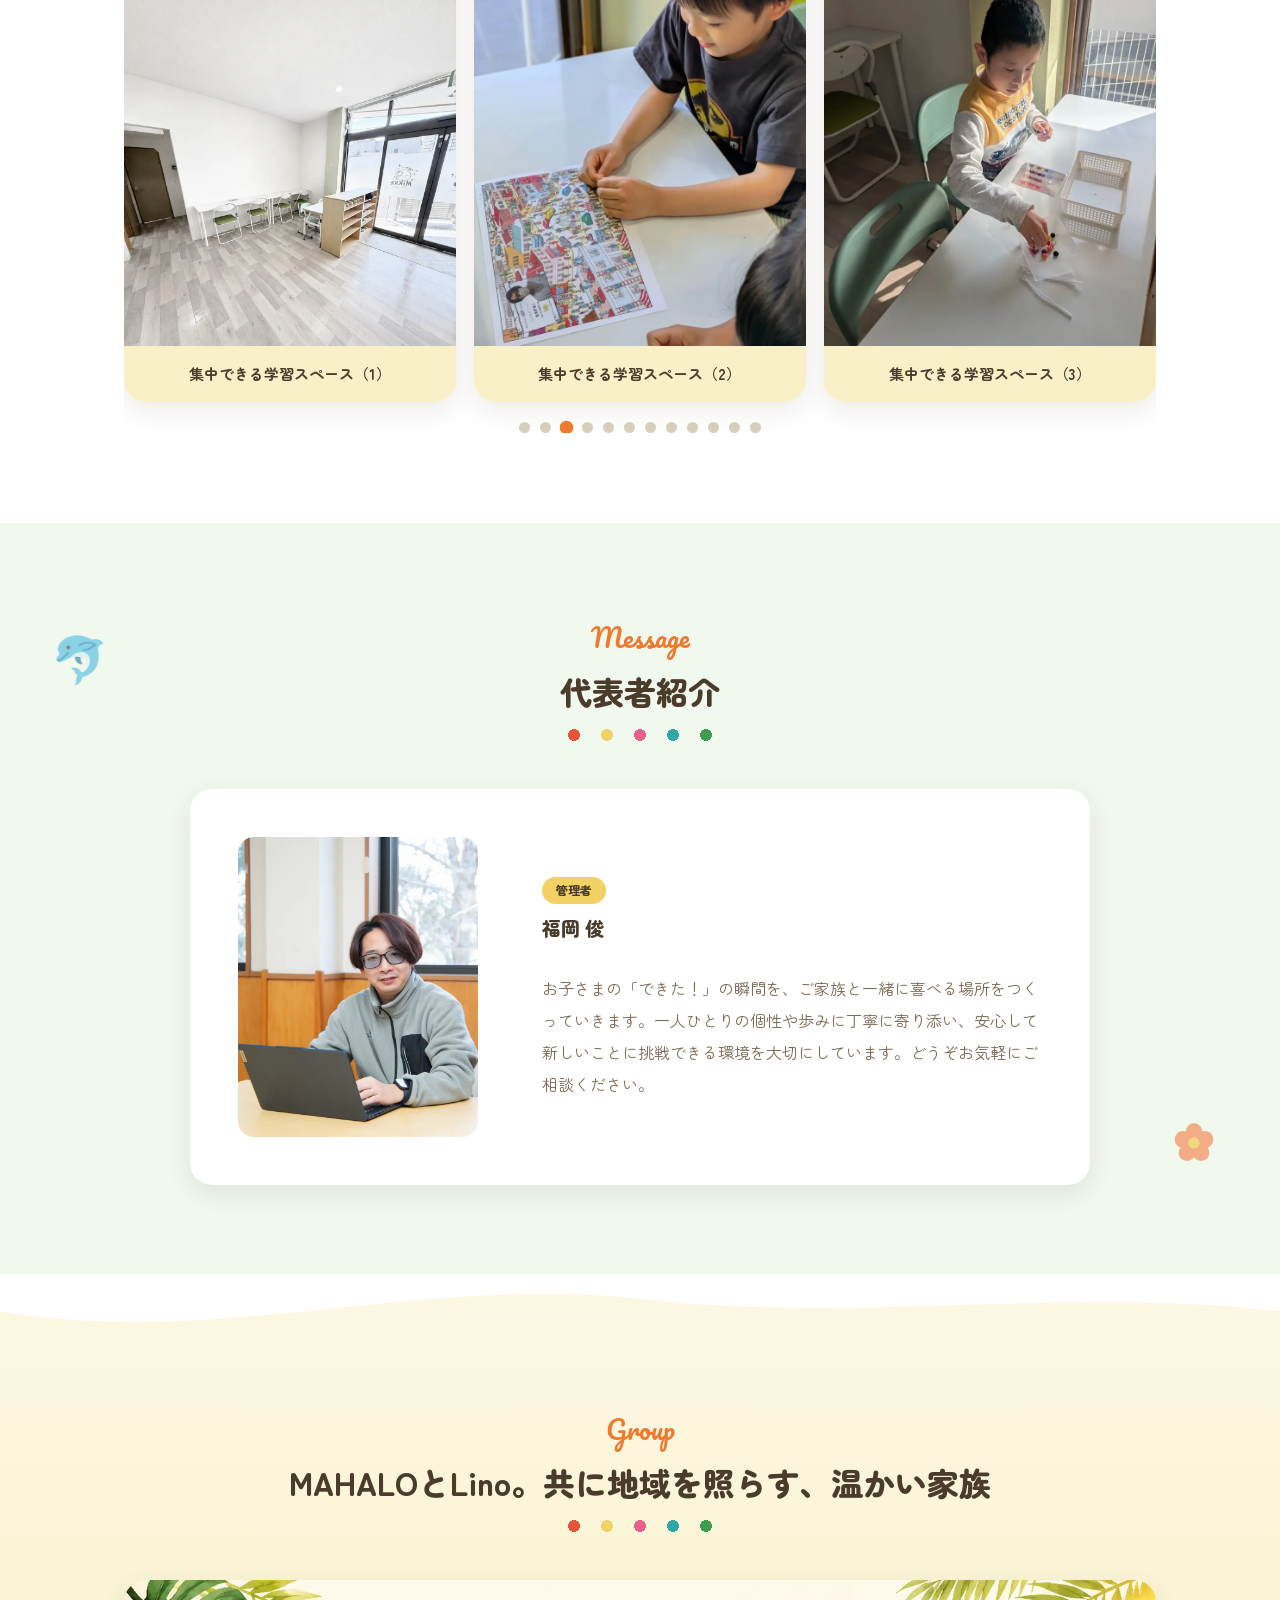
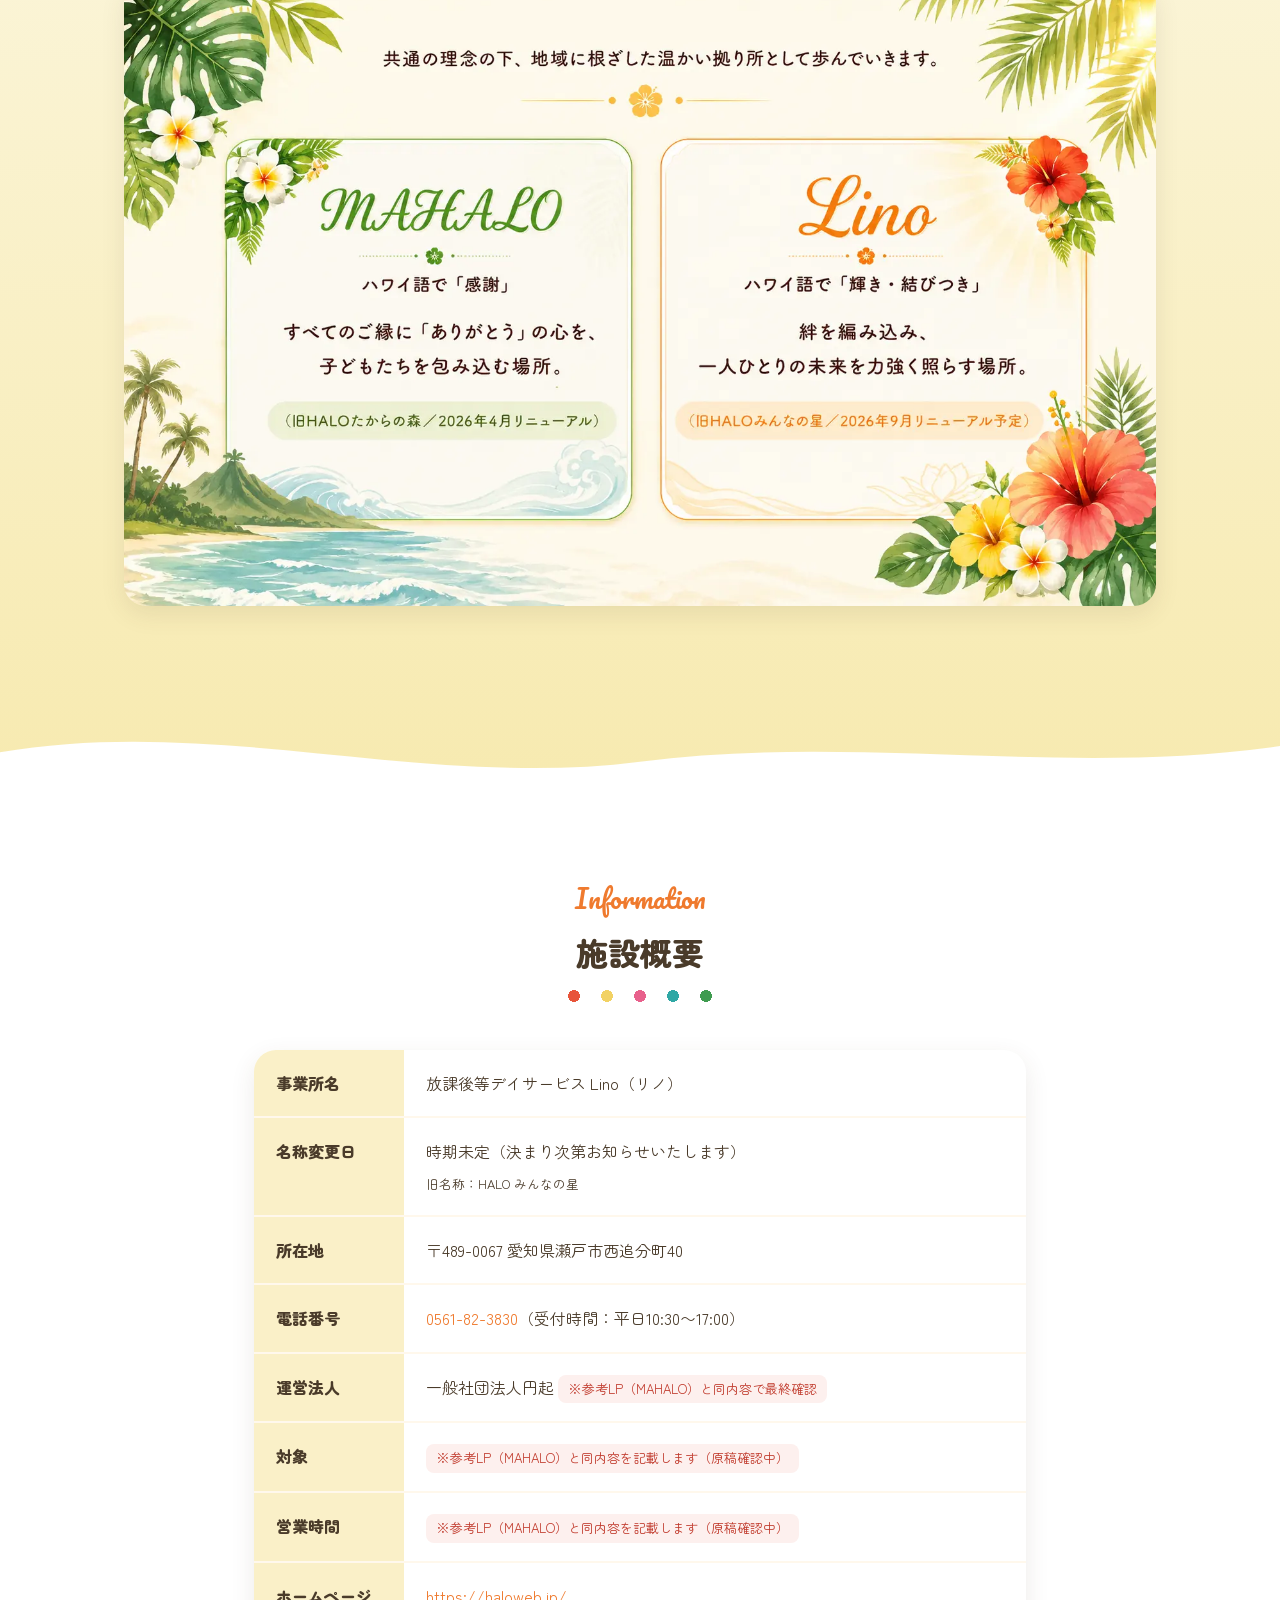
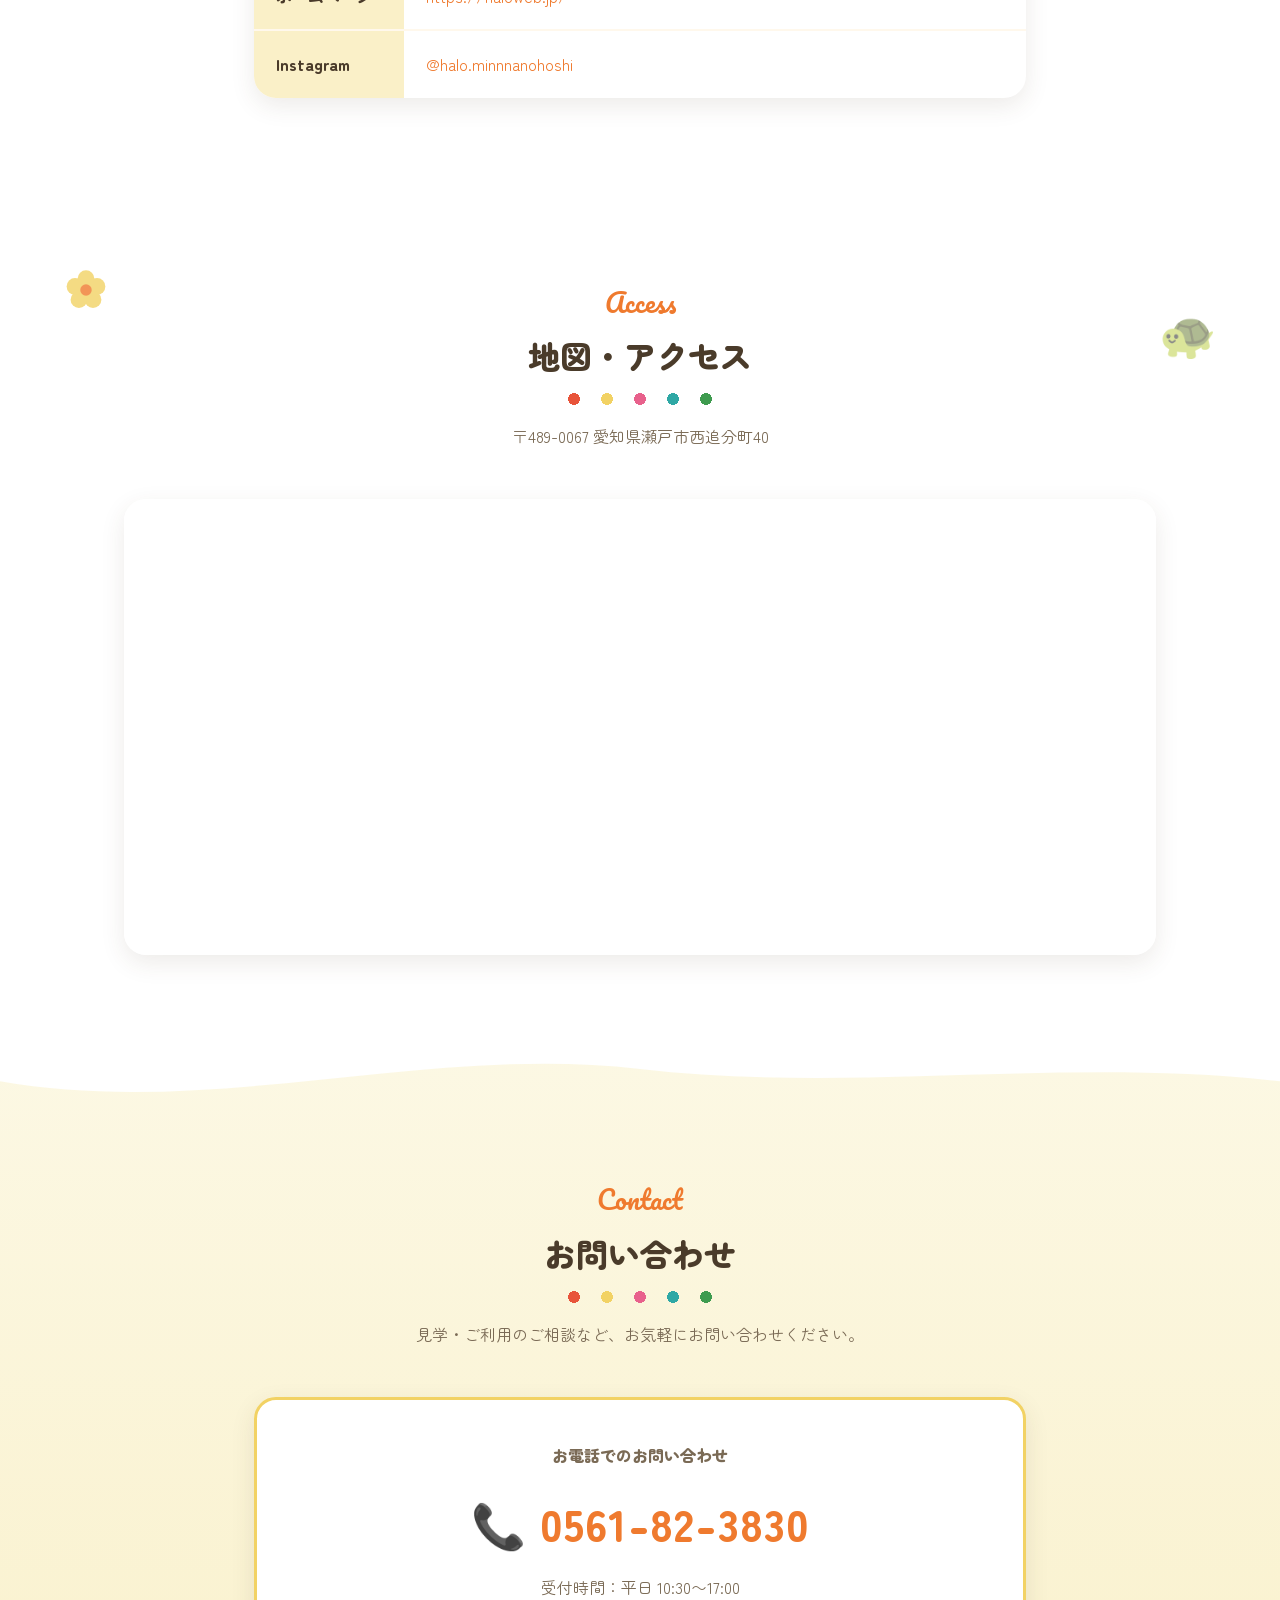
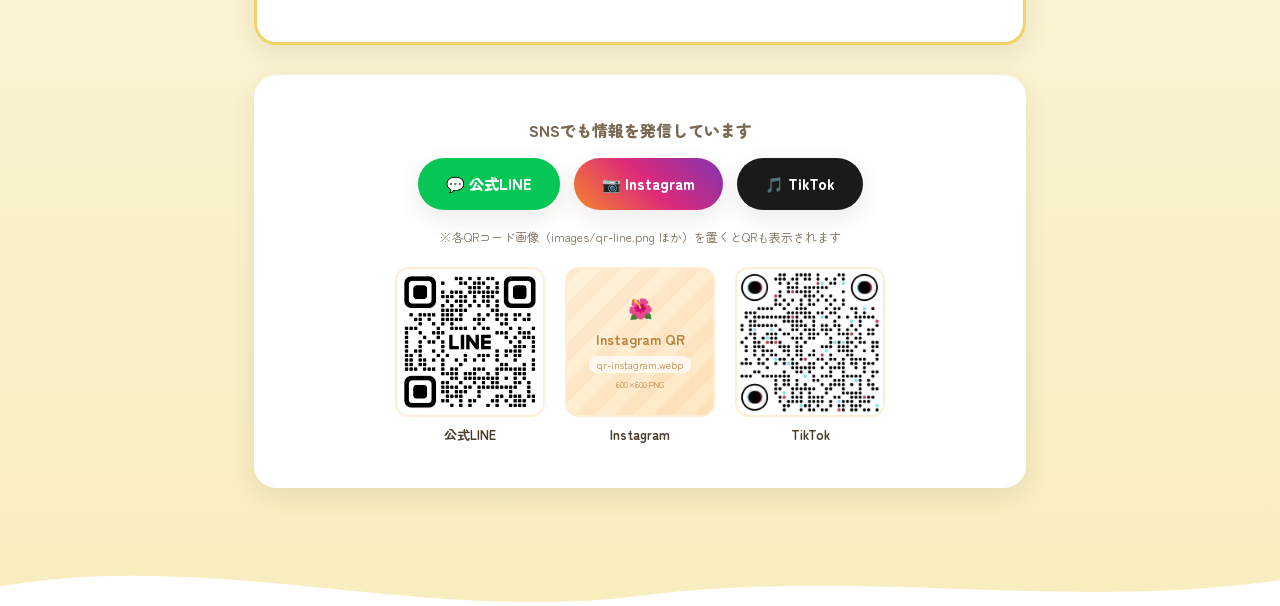
==== commit f815246d: "採用情報のリンク先を法人の求人ページに設定、施設概要のホームページ欄も記載 Co-Authored-By: Claude Fable 5 <noreply@anthropic.com> Claude-" ====
--- a/index-2.html
+++ b/index-2.html
@@ -290,7 +290,7 @@
       <tr><th>運営法人</th><td>一般社団法人円起 <small class="todo">※参考LP（MAHALO）と同内容で最終確認</small></td></tr>
       <tr><th>対象</th><td><span class="todo">※参考LP（MAHALO）と同内容を記載します（原稿確認中）</span></td></tr>
       <tr><th>営業時間</th><td><span class="todo">※参考LP（MAHALO）と同内容を記載します（原稿確認中）</span></td></tr>
-      <tr><th>ホームページ</th><td><span class="todo">※参考LP（MAHALO）と同内容を記載します（原稿確認中）</span></td></tr>
+      <tr><th>ホームページ</th><td><a href="https://haloweb.jp/" target="_blank" rel="noopener">https://haloweb.jp/</a></td></tr>
       <tr><th>Instagram</th><td><a href="https://www.instagram.com/halo.minnnanohoshi" target="_blank" rel="noopener">@halo.minnnanohoshi</a></td></tr>
     </table>
   </div>
@@ -357,7 +357,7 @@
       <p class="sec-en">Recruit</p>
       <h2 class="sec-title">採用情報</h2>
     </div>
-    <a class="section-pic-link reveal" href="#contact">
+    <a class="section-pic-link reveal" href="https://haloweb.jp/recruit/#anchor-1" target="_blank" rel="noopener">
       <picture class="section-pic">
         <source media="(max-width: 820px)" srcset="images/recruit-sp.webp">
         <img src="images/recruit-pc.webp" alt="採用情報：子どもたちの『輝き』を、一緒に育てませんか？理念に共感しお子さまと伴走してくださるスタッフを募集しています。タップでお問い合わせへ移動します。" data-hides=".recruit-head, .recruit-card">
@@ -367,7 +367,7 @@
       <p class="recruit-catch">子どもたちの「輝き」を、<br class="sp-only">一緒に育てませんか？</p>
       <p>Linoでは、より質の高い専門的な支援をお届けするため、当法人の理念に共感し、お子さまと伴走してくださるスタッフを募集しています。充実した育成・研修体制で、未経験の方も安心してスタートできます。</p>
       <p class="todo">※募集職種・勤務条件などの詳細原稿をお待ちしています。</p>
-      <a class="btn btn-primary" href="tel:0561823830">採用について問い合わせる</a>
+      <a class="btn btn-primary" href="https://haloweb.jp/recruit/#anchor-1" target="_blank" rel="noopener">採用について問い合わせる</a>
     </div>
   </div>
 </section>
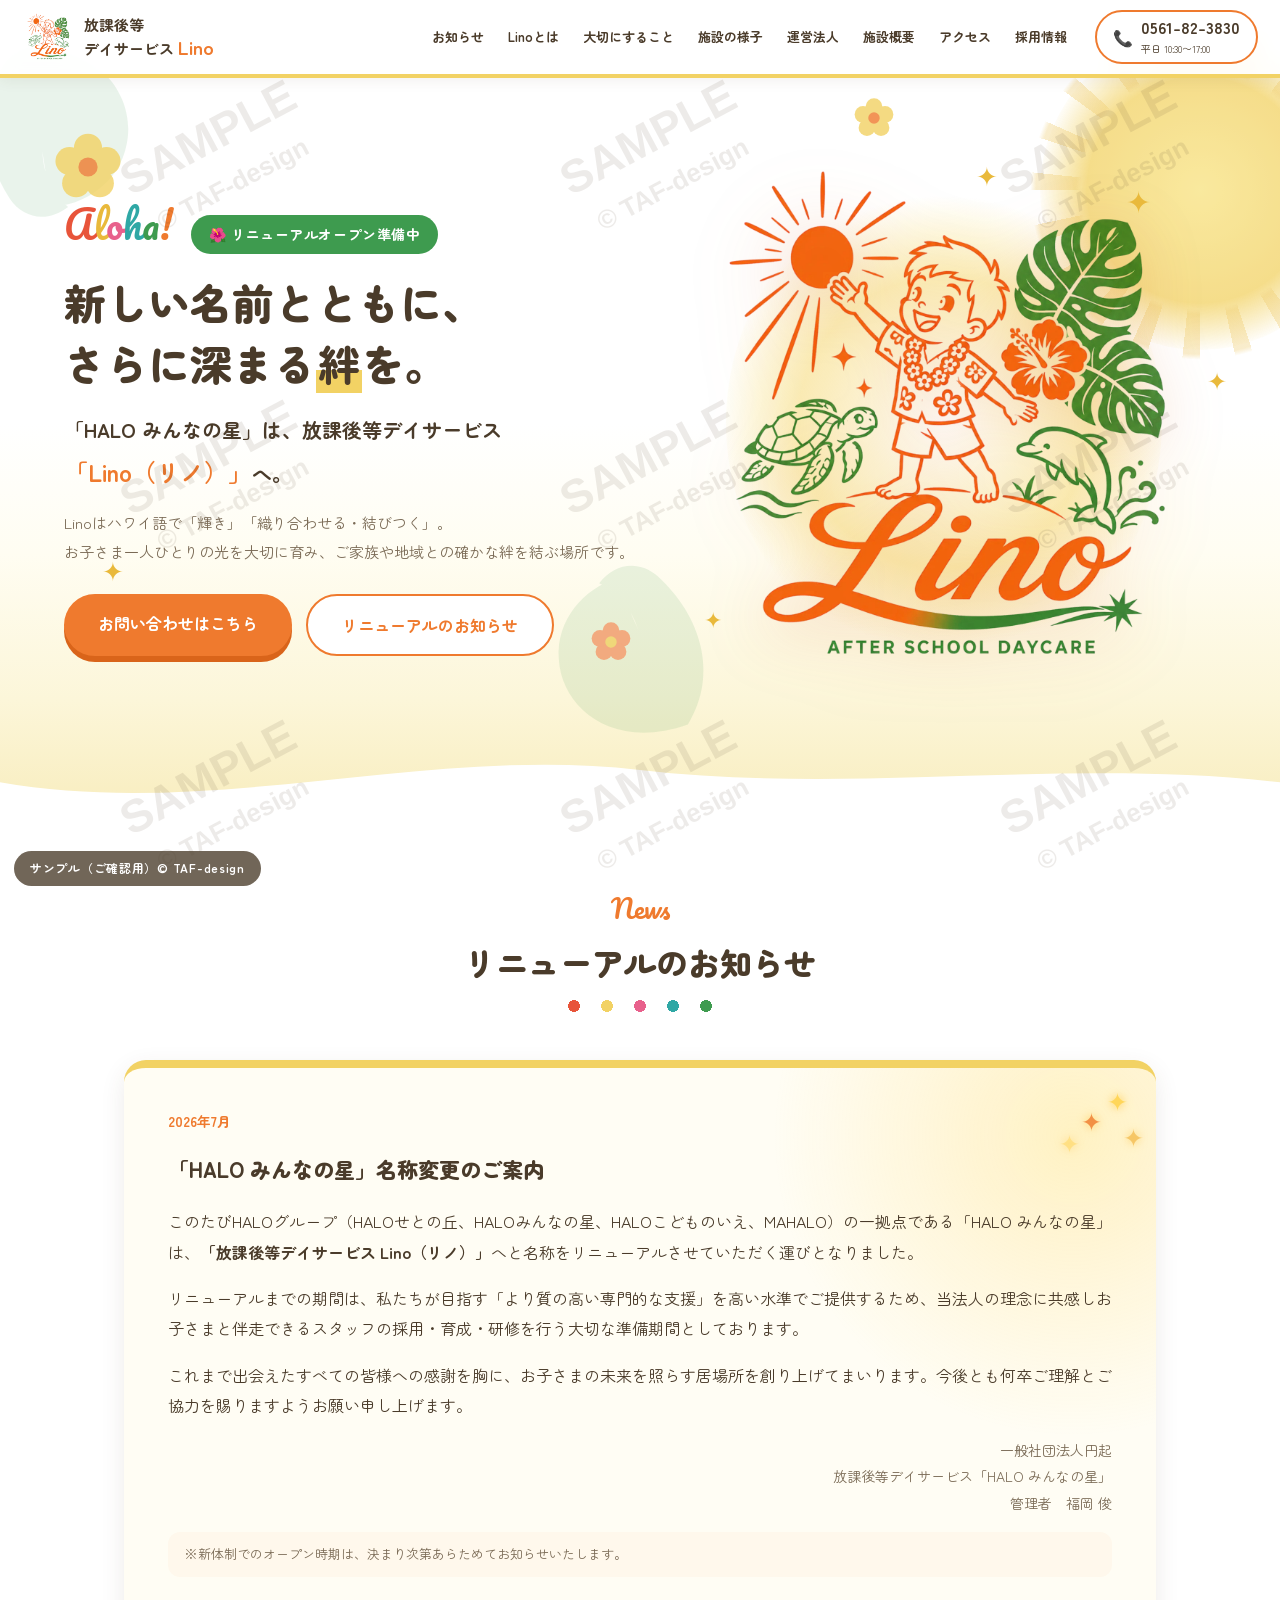
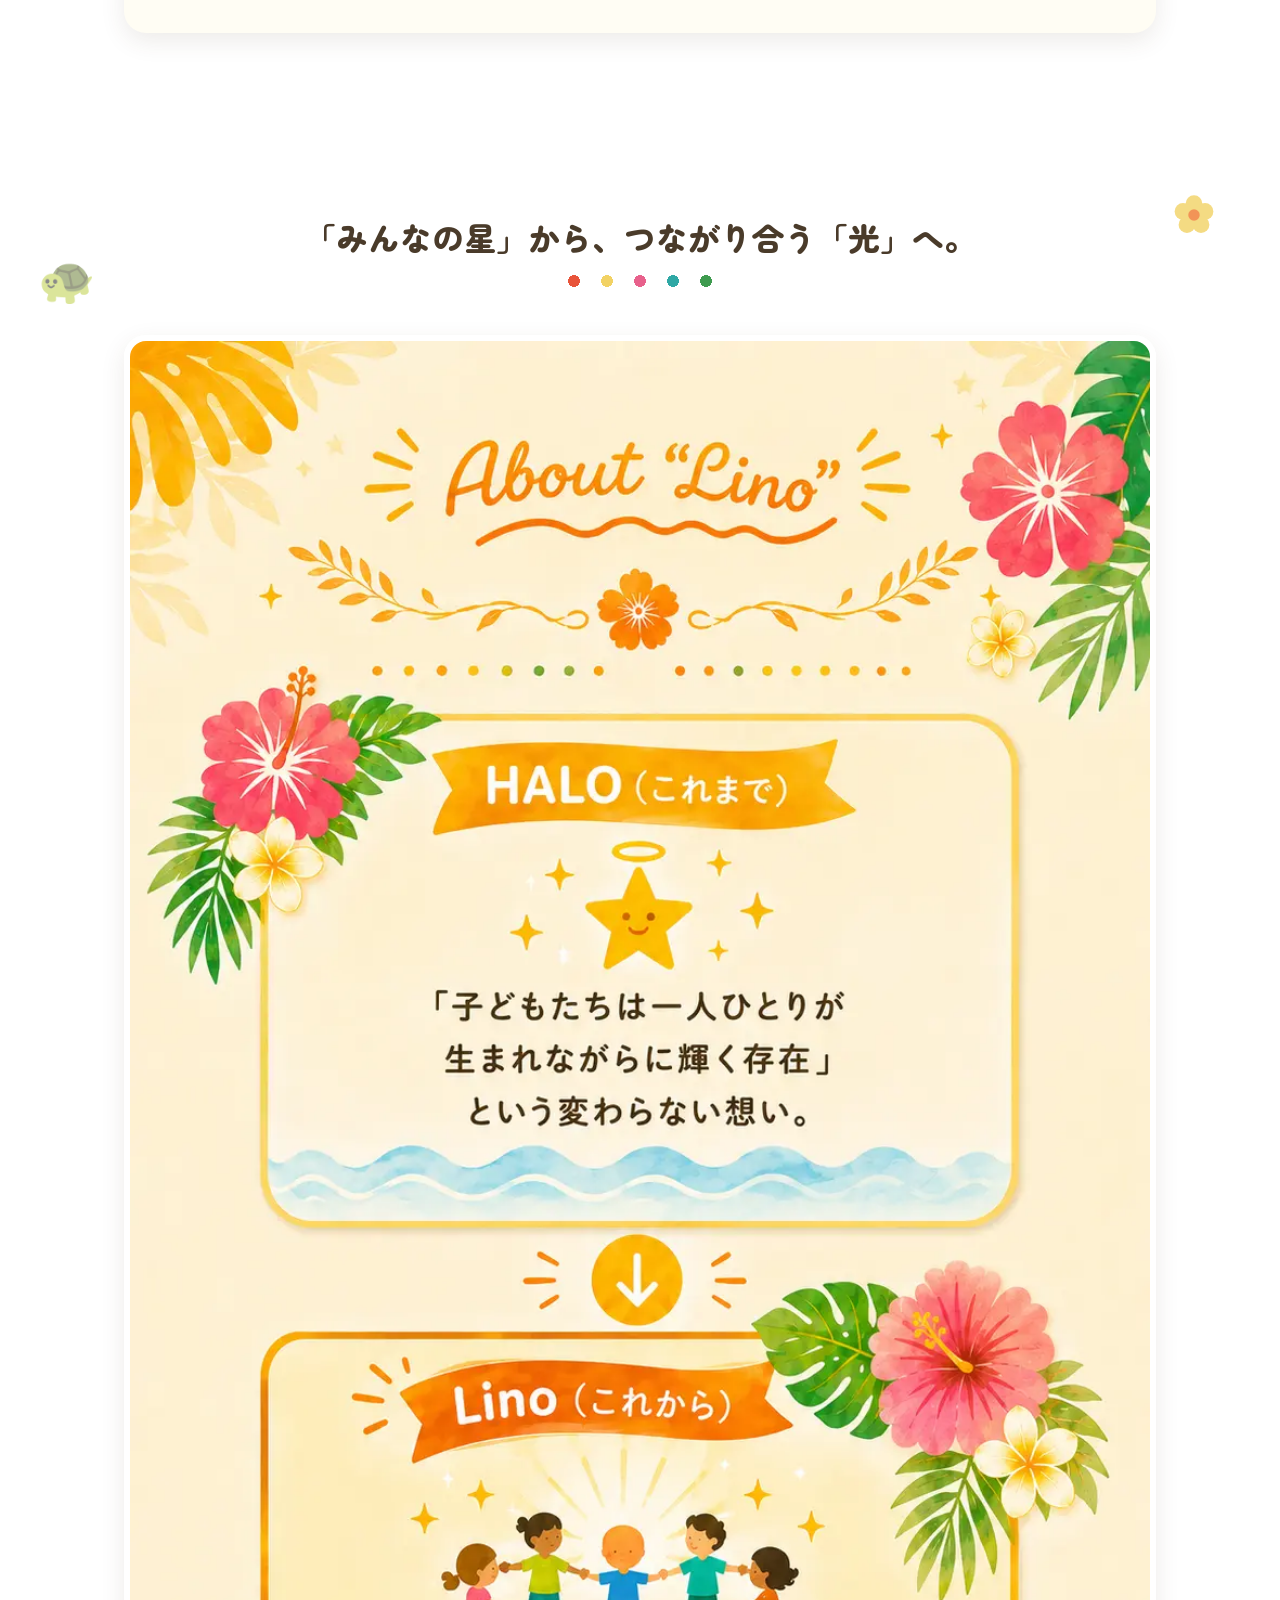
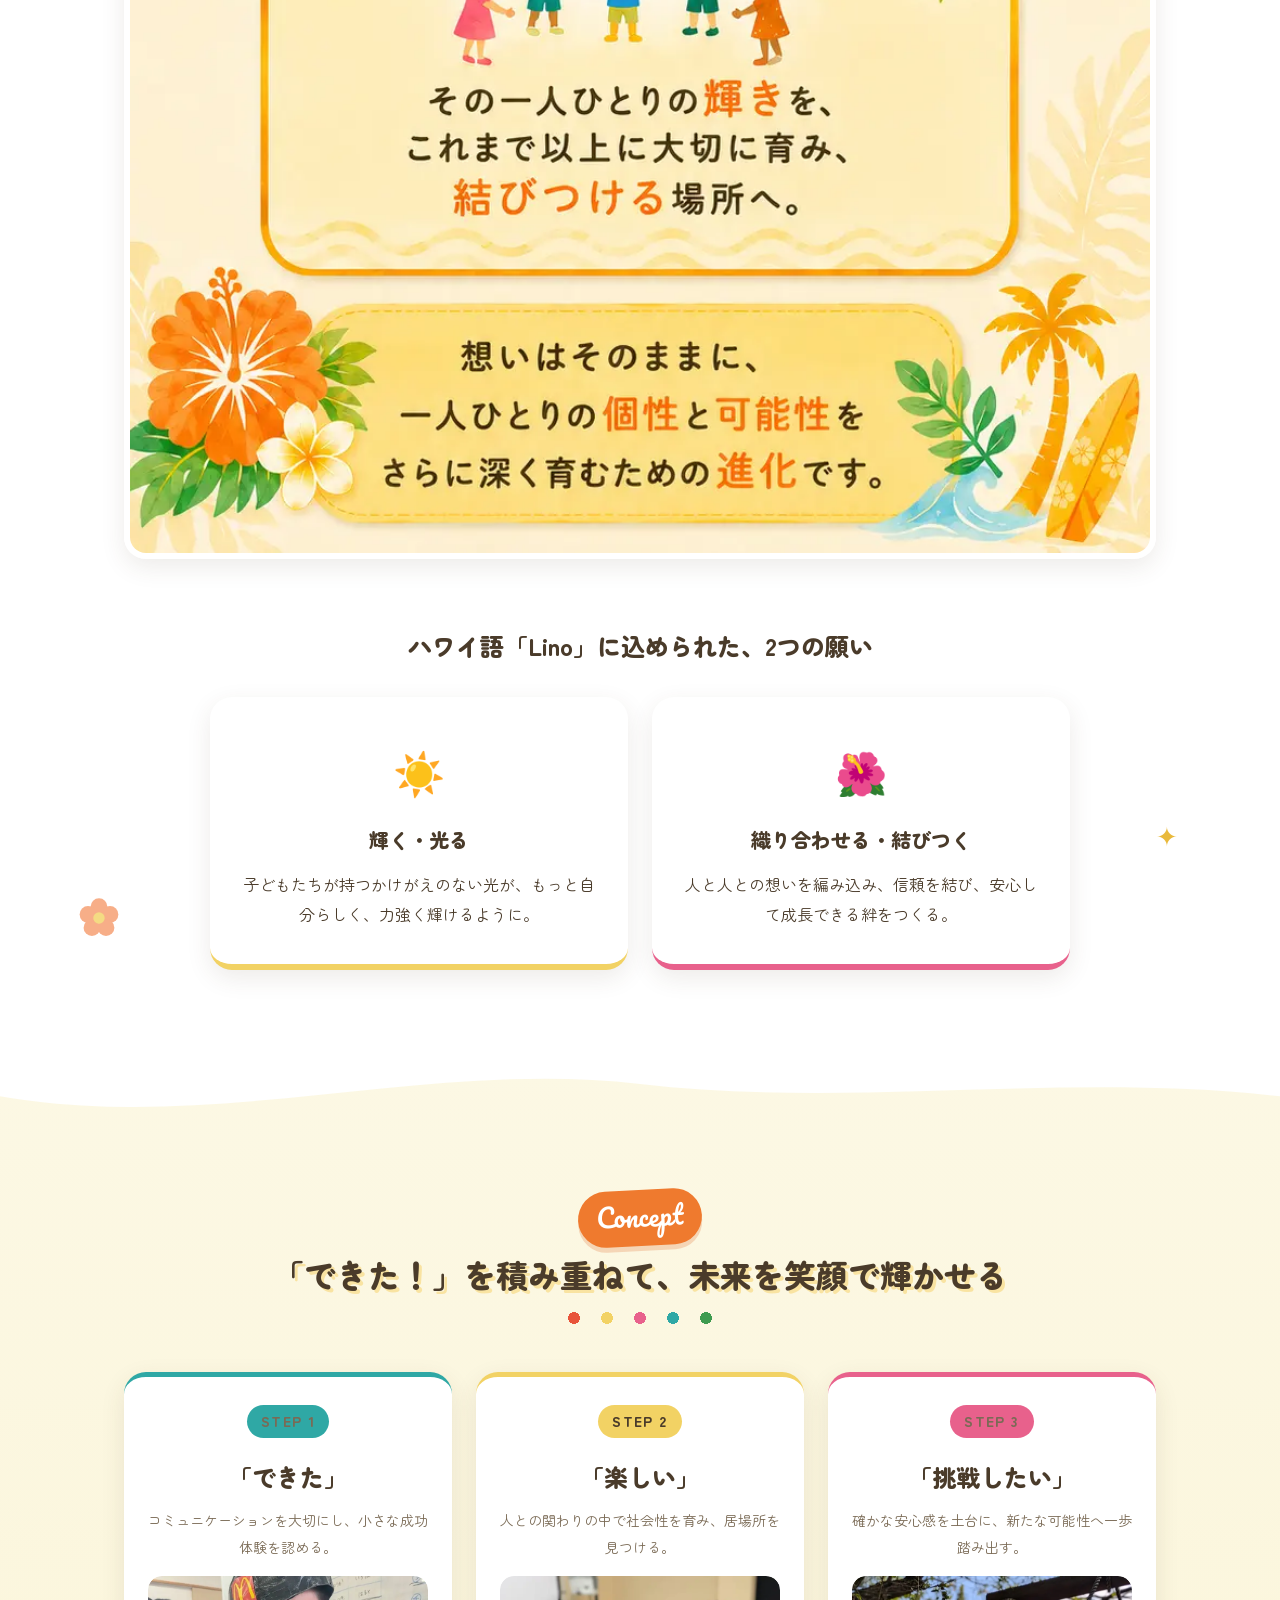
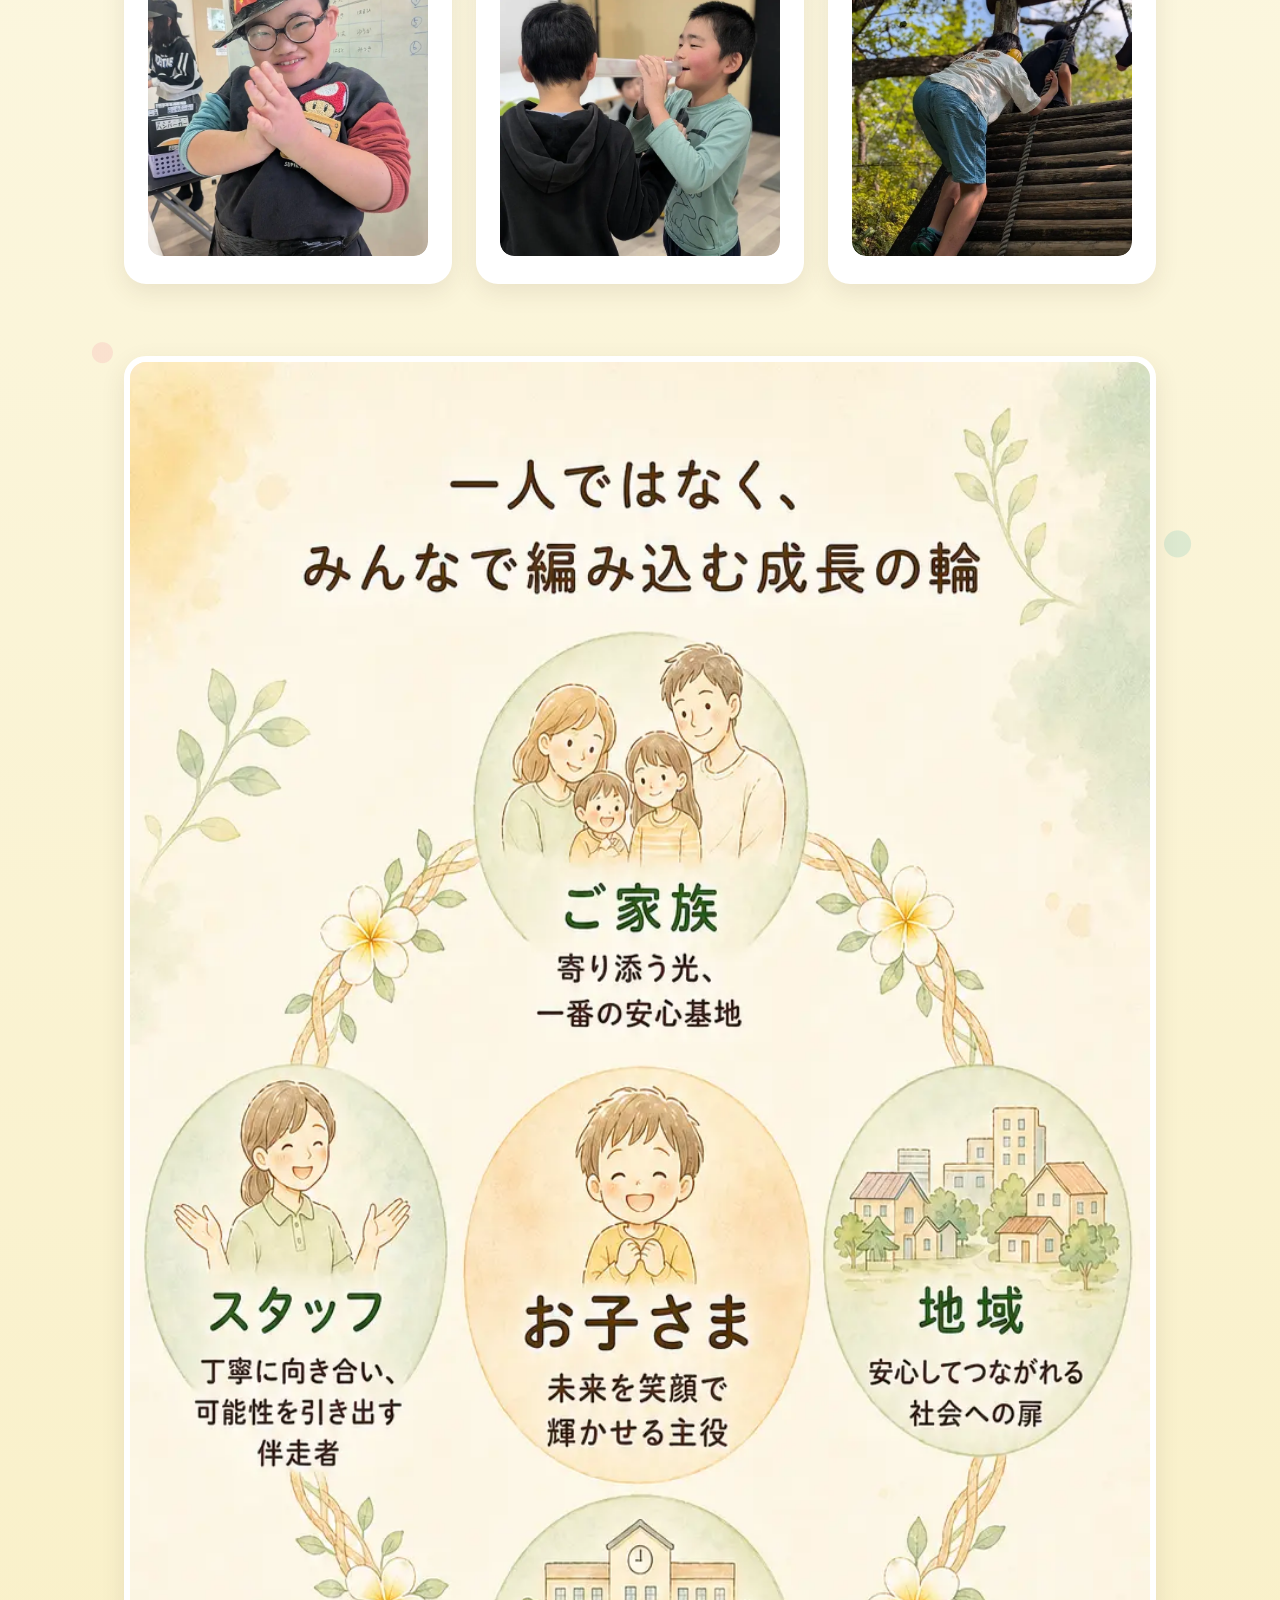
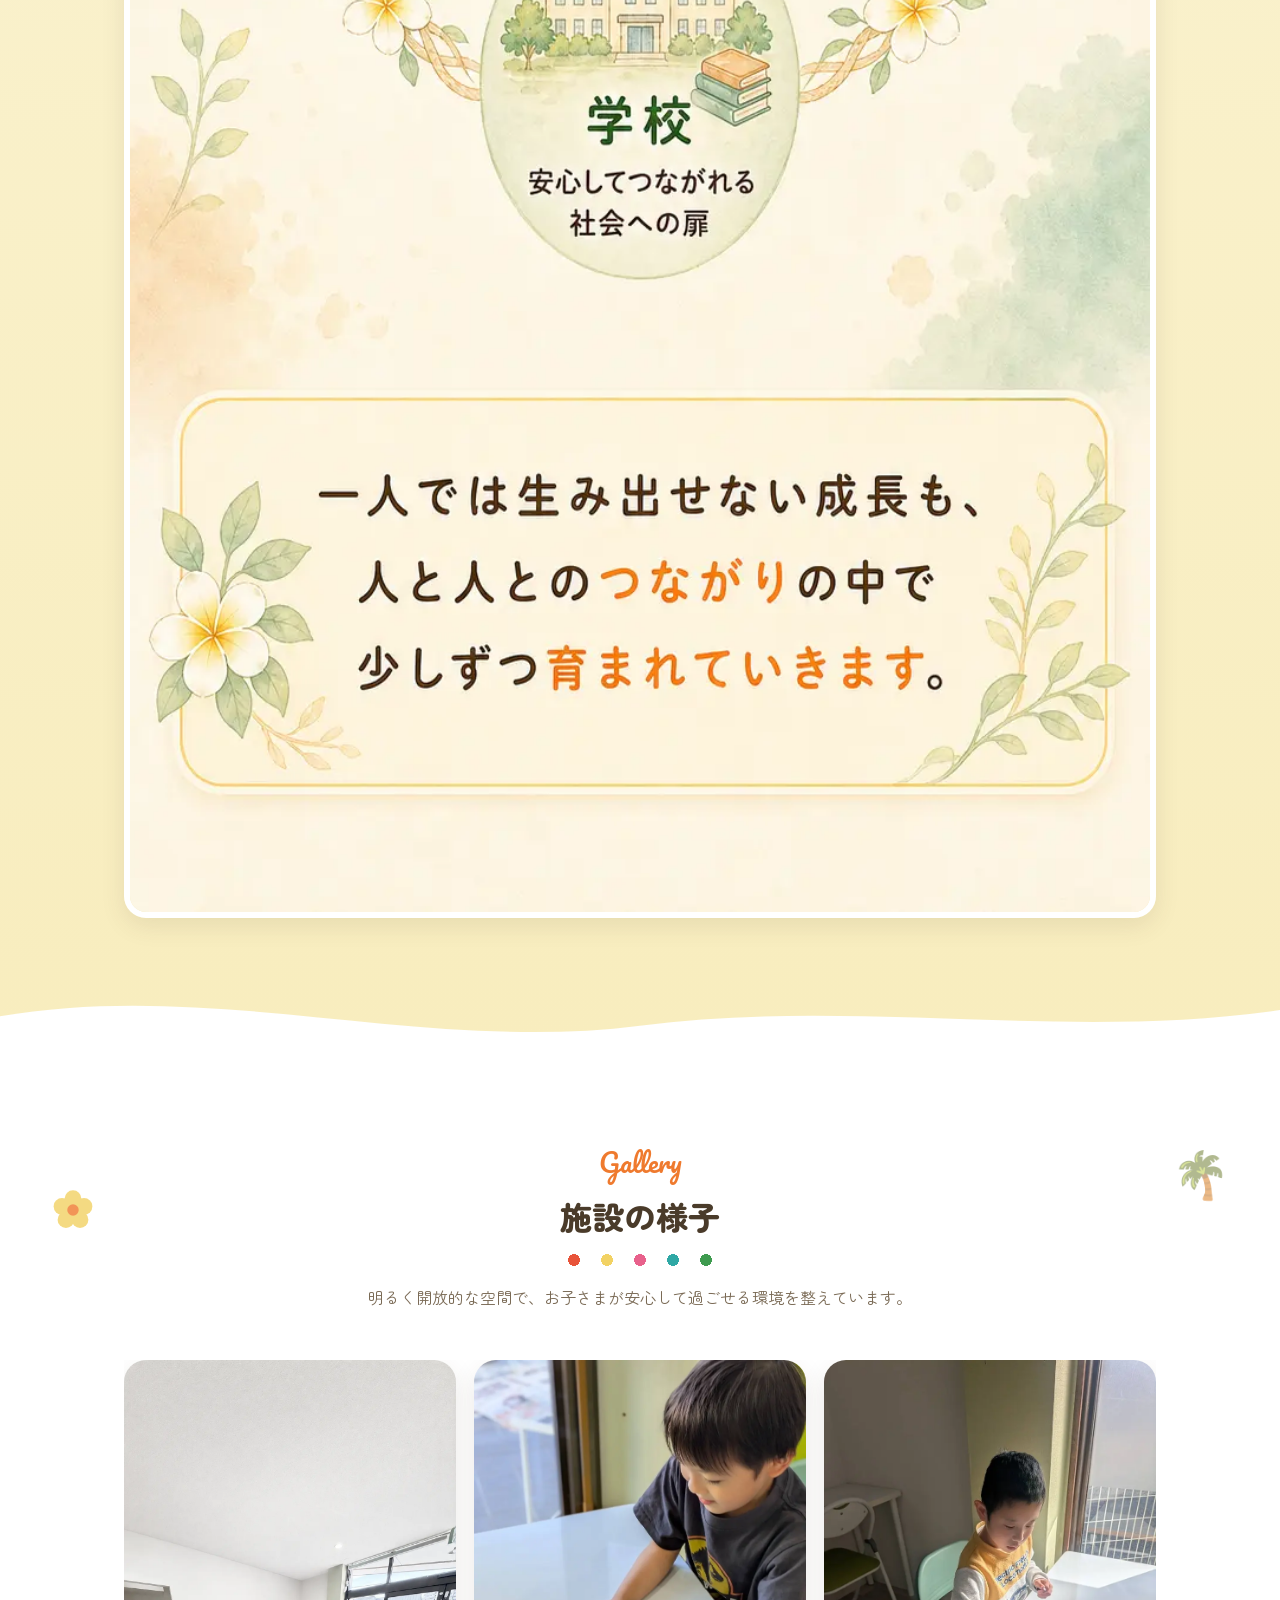
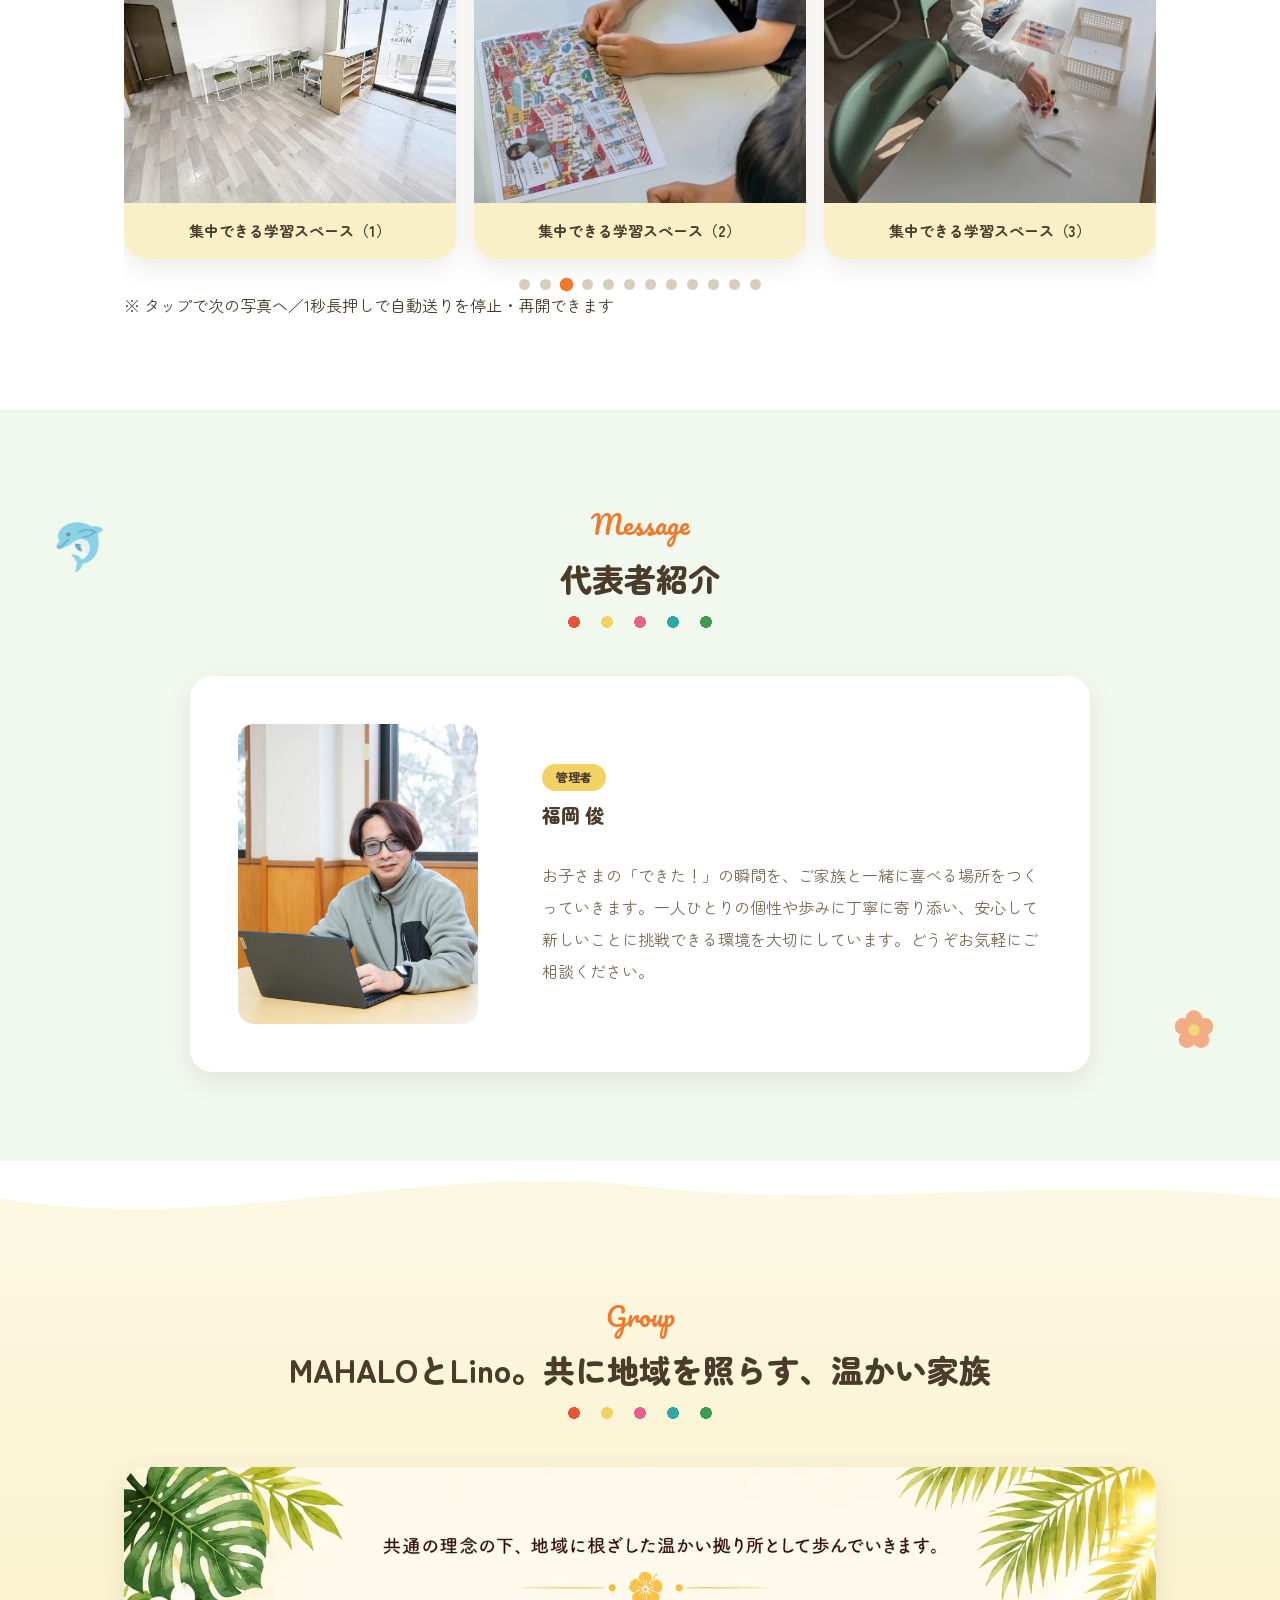
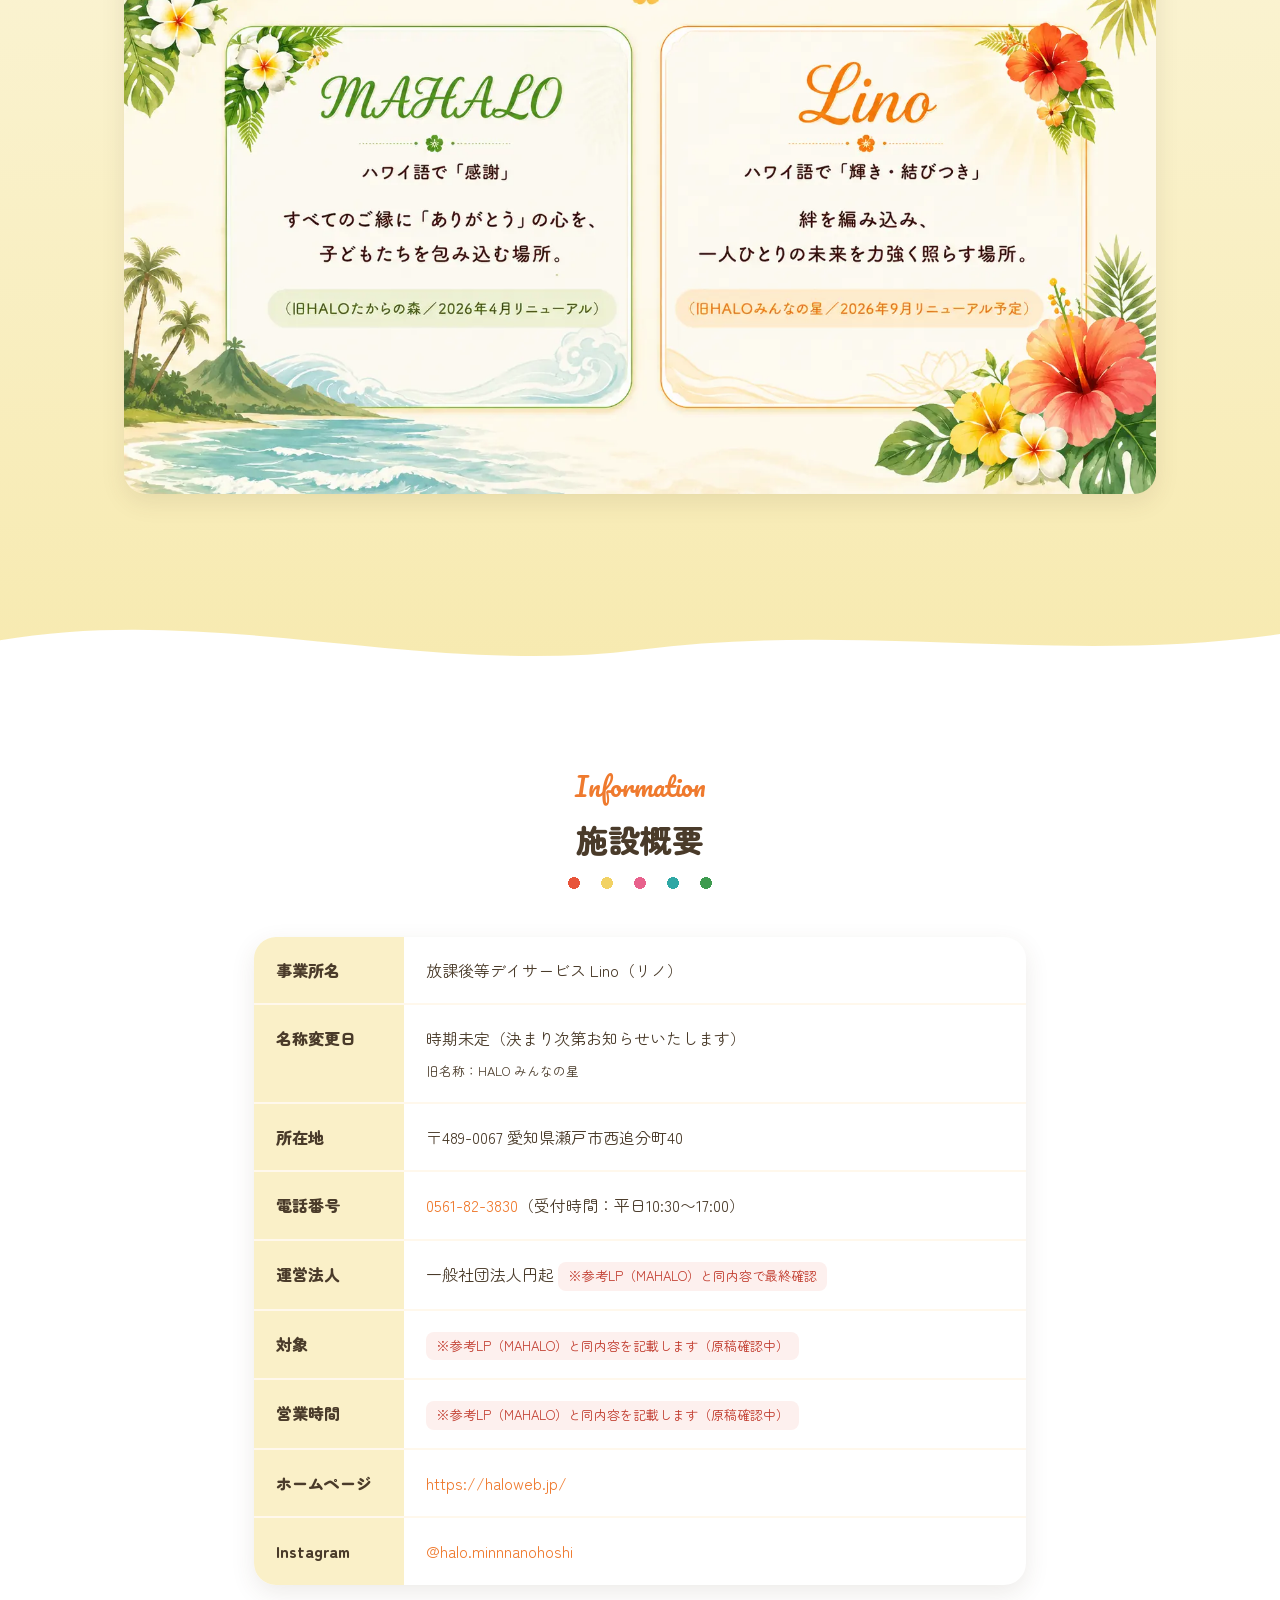
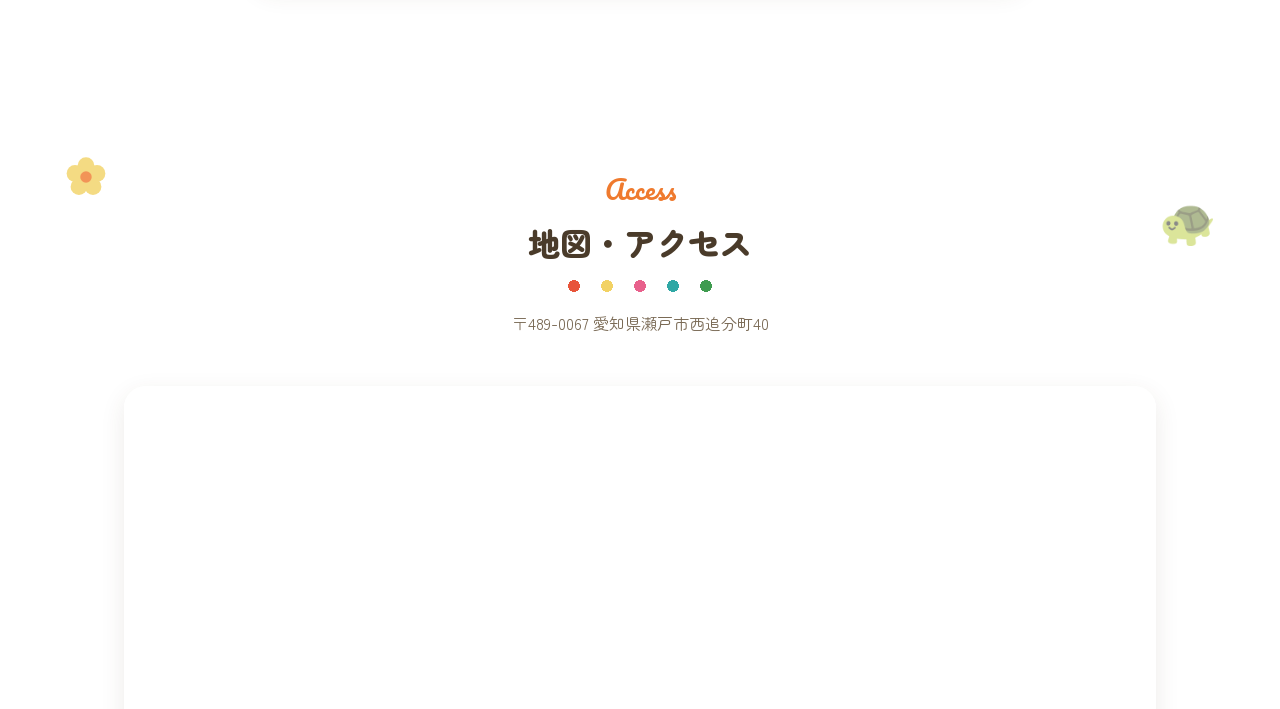
==== commit 5d9cde97: "施設カルーセルにタップ送りと長押し固定を追加 Co-Authored-By: Claude Fable 5 <noreply@anthropic.com> Claude-Session: https:" ====
--- a/index-2.html
+++ b/index-2.html
@@ -221,6 +221,7 @@
         <figure class="facility-slide"><img src="images/activity-03.jpg" alt="外あそび・おでかけ" data-ph="活動写真③|1200×800 JPG"><figcaption>外あそび・おでかけ</figcaption></figure>
       </div>
       <div class="facility-dots" aria-label="表示する画像を選択"></div>
+      <p class="slider-hint">※ タップで次の写真へ／1秒長押しで自動送りを停止・再開できます</p>
     </div>
   </div>
 </section>
--- a/css/style.css
+++ b/css/style.css
@@ -466,6 +466,8 @@
   border: 6px solid #fff;
 }
 .section-pic { margin-bottom: 48px; }
+.growth-pic { margin-top: 72px; }
+@media (max-width: 820px) { .growth-pic { margin-top: 48px; } }
 .section-pic-link { display: block; transition: .25s; }
 .section-pic-link:hover { transform: translateY(-4px); }
 .section-pic-link .section-pic { margin-bottom: 0; }
@@ -546,7 +548,16 @@
 
 /* ---------- 施設スライダー ---------- */
 .facility { background: var(--white); }
-.facility-slider { max-width: 1080px; margin: 0 auto; overflow: hidden; }
+.facility-slider {
+  max-width: 1080px; margin: 0 auto; overflow: hidden; position: relative;
+  cursor: pointer; touch-action: pan-y;
+  -webkit-user-select: none; user-select: none; -webkit-touch-callout: none;
+}
+.facility-lock-hint {
+  position: absolute; left: 50%; transform: translateX(-50%); bottom: 12px; z-index: 5;
+  background: rgba(74, 59, 42, .82); color: #fff; font-size: 12px; font-weight: 700;
+  padding: 6px 16px; border-radius: 999px; pointer-events: none; white-space: nowrap;
+}
 .facility-track { display: flex; gap: 18px; transition: transform .4s ease; }
 .facility-slide {
   min-width: calc((100% - 36px) / 3); background: #fff; border-radius: var(--radius);
